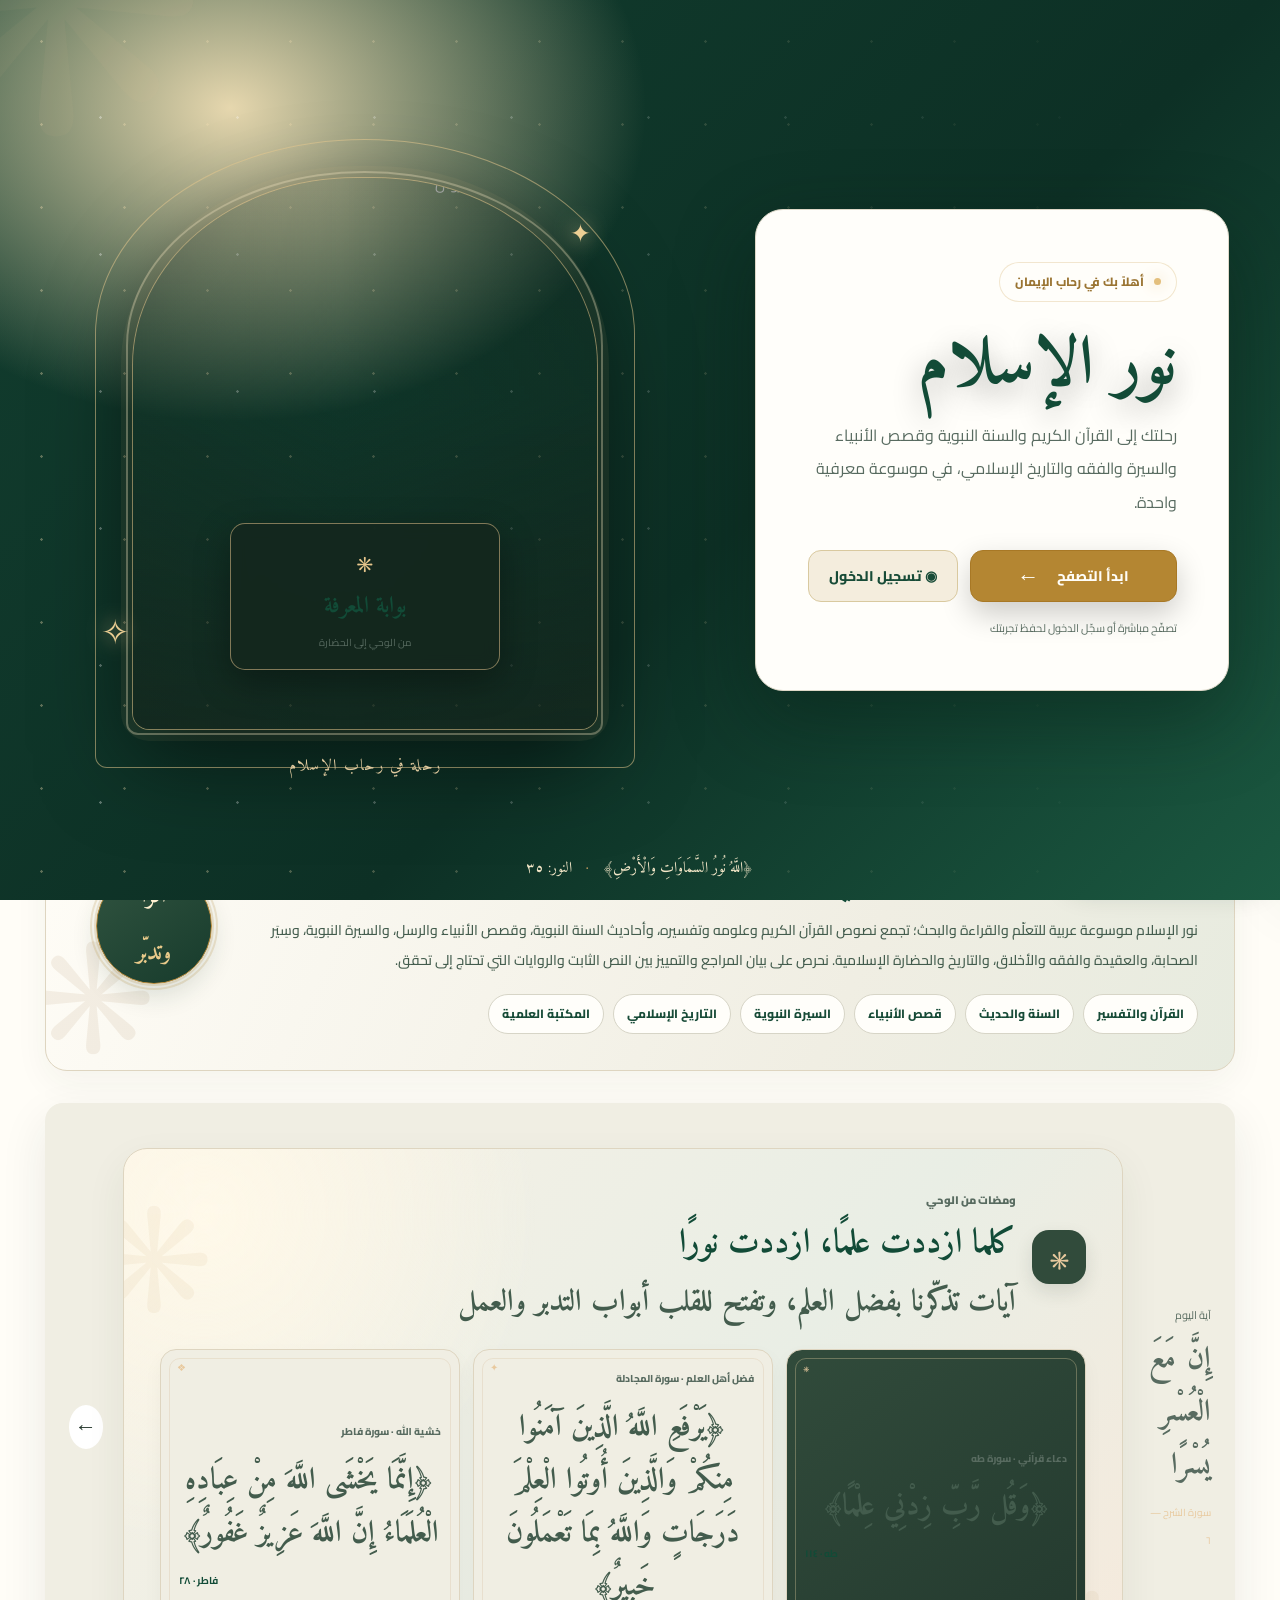
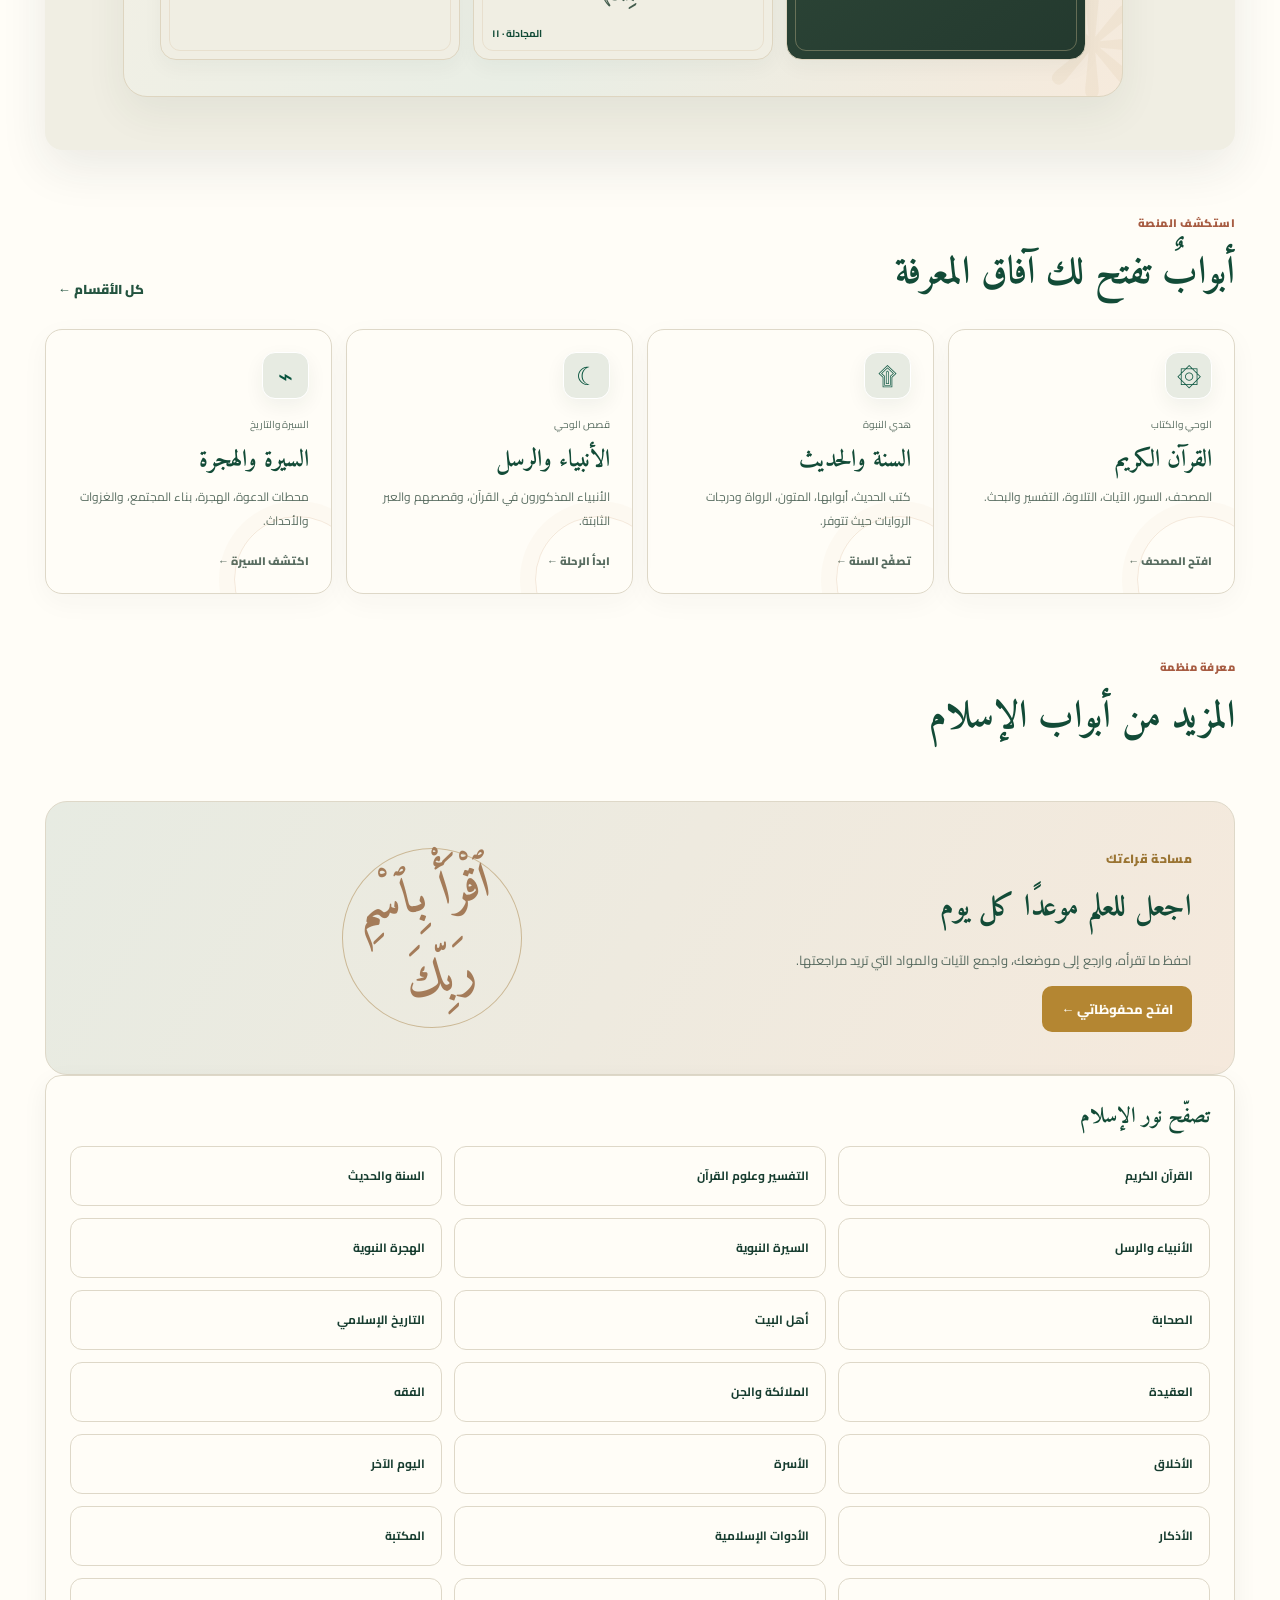
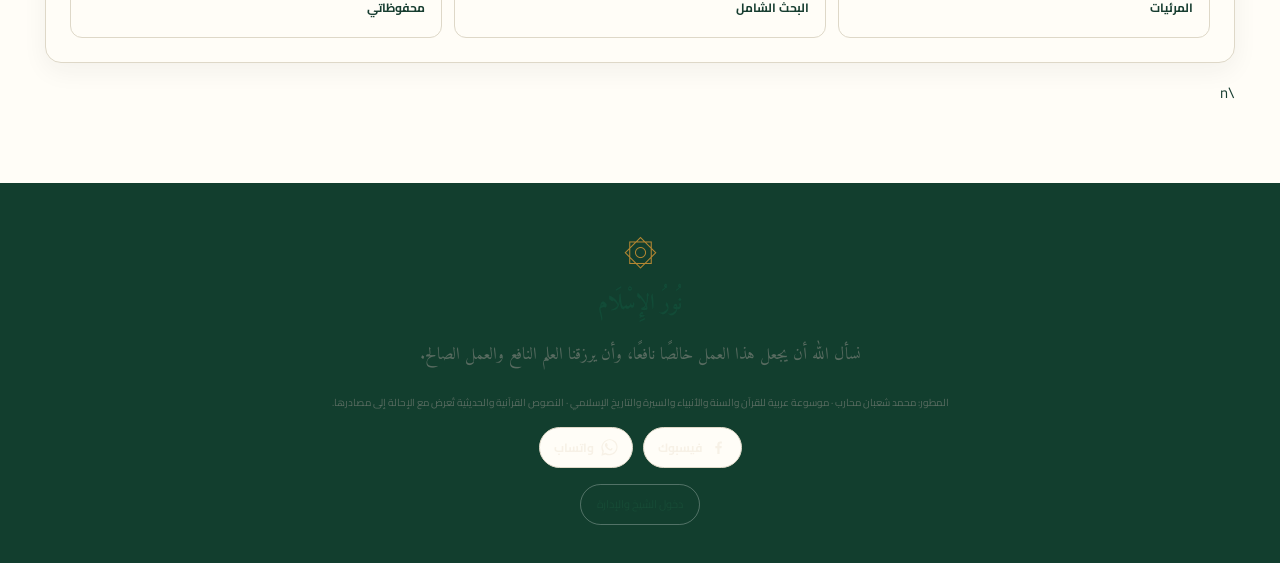
==== index.html @ 377d130e "Load v92 color-only palette" ====
<!doctype html>
<html lang="ar" dir="rtl">
<head>
<meta charset="utf-8"><meta name="google-site-verification" content="TBBvlDQ4yXjJJUjb-2O3dZCrY0iXOPmm1ZLGTQqxtvM" /><meta name="viewport" content="width=device-width,initial-scale=1,viewport-fit=cover">
<meta name="theme-color" content="#f5f3eb">
<meta name="description" content="موسوعة نور الإسلام: القرآن الكريم وتفسيره وعلومه، والسنة النبوية والأحاديث، وقصص الأنبياء الخمسة والعشرين، والسيرة النبوية والتاريخ الإسلامي والعقيدة والفقه والأذكار، بمراجع واضحة ومواد مرئية تعليمية.">
<meta name="keywords" content="نور الإسلام, موسوعة إسلامية, القرآن الكريم, تفسير القرآن, علوم القرآن, السنة النبوية, الحديث الشريف, قصص الأنبياء بالترتيب, سيرة النبي محمد, السيرة النبوية, الصحابة, التاريخ الإسلامي, العقيدة, الفقه الإسلامي, الأذكار والدعاء">
<meta name="robots" content="index,follow,max-image-preview:large">
<meta property="og:type" content="website">
<meta property="og:locale" content="ar_EG">
<meta property="og:site_name" content="نور الإسلام">
<meta property="og:title" content="نور الإسلام | موسوعة القرآن والسنة والأنبياء والتاريخ الإسلامي">
<meta property="og:description" content="موسوعة عربية تجمع القرآن وتفسيره والسنة والحديث وقصص الأنبياء والسيرة والتاريخ والفقه والعقيدة والأذكار، مع مواد مرئية ومراجع داخل الموقع.">
<meta property="og:url" content="https://mo444444444444444-coder.github.io/HOKSH/">
<meta property="og:image" content="https://mo444444444444444-coder.github.io/HOKSH/icon.svg"><meta property="og:image:alt" content="شعار نور الإسلام"><meta name="twitter:card" content="summary_large_image"><meta name="twitter:title" content="نور الإسلام | القرآن والسنة والسيرة"><meta name="twitter:description" content="موسوعة إسلامية عربية للقرآن والسنة والأنبياء والسيرة والفقه والتاريخ."><meta name="twitter:image" content="https://mo444444444444444-coder.github.io/HOKSH/icon.svg">
<meta name="application-name" content="نور الإسلام"><meta name="author" content="محمد شعبان محارب">
<link rel="canonical" href="https://mo444444444444444-coder.github.io/HOKSH/"><link rel="manifest" href="./manifest.webmanifest"><link rel="icon" href="./icon.svg?v=89" type="image/svg+xml"><link rel="apple-touch-icon" href="./icon.svg?v=89">
<title>نور الإسلام | موسوعة القرآن والسنة والأنبياء والتاريخ الإسلامي</title>
<link rel="preconnect" href="https://fonts.googleapis.com"><link rel="preconnect" href="https://fonts.gstatic.com" crossorigin>
<link href="https://fonts.googleapis.com/css2?family=Amiri:wght@400;700&family=Cairo:wght@400;500;600;700;800&family=Scheherazade+New:wght@400;500;600;700&display=swap" rel="stylesheet">
<script type="application/ld+json">
{
  "@context":"https://schema.org",
  "@type":"WebSite",
  "name":"نور الإسلام",
  "alternateName":["موسوعة نور الإسلام"],
  "publisher":{"@type":"Organization","name":"نور الإسلام"},
  "url":"https://mo444444444444444-coder.github.io/HOKSH/",
  "inLanguage":"ar",
  "description":"موسوعة نور الإسلام: القرآن الكريم وتفسيره وعلومه، والسنة النبوية، وقصص الأنبياء، والسيرة والتاريخ الإسلامي، والعقيدة والفقه والأذكار."
}
</script>
<link rel="stylesheet" href="./style.css?v=83"><link rel="stylesheet" href="./noor-modern.css?v=83"><link rel="stylesheet" href="./noor-polish.css?v=83"><link rel="stylesheet" href="./noor-login-experience.css?v=79"><link rel="stylesheet" href="./noor-help-dock.css?v=80"><link rel="stylesheet" href="./noor-theme-contrast.css?v=82">
<link rel="stylesheet" href="./noor-one-style.css?v=84"><link rel="stylesheet" href="./noor-editorial-v86.css?v=86">
<link rel="stylesheet" href="./noor-ornate-v87.css?v=87"><link rel="stylesheet" href="./noor-gateway-v88.css?v=88"><link rel="stylesheet" href="./noor-finish-v89.css?v=89"><link rel="stylesheet" href="./noor-professional-v91.css?v=91"><link rel="stylesheet" href="./noor-colors-v92.css?v=92"></head>
<body>
<section id="noorWelcome" class="noor-welcome" aria-label="الترحيب بنور الإسلام"><div class="welcome-stars" aria-hidden="true"></div><div class="welcome-layout"><div class="welcome-card" id="welcomeCard"><span class="welcome-kicker"><i></i> أهلاً بك في رحاب الإيمان</span><div class="welcome-emblem" aria-hidden="true">۞</div><h1>نور الإسلام</h1><p>رحلتك إلى القرآن الكريم والسنة النبوية وقصص الأنبياء والسيرة والفقه والتاريخ الإسلامي، في موسوعة معرفية واحدة.</p><div class="welcome-actions"><button class="welcome-start" id="welcomeStart" type="button">ابدأ التصفح <span aria-hidden="true">←</span></button><button class="welcome-login" id="welcomeLogin" type="button">◉ تسجيل الدخول</button></div><small class="welcome-note">تصفّح مباشرة أو سجّل الدخول لحفظ تجربتك</small></div><div class="welcome-moon-stage welcome-portal-stage" role="img" aria-label="بوابة إسلامية مضيئة تفتح على معلم إسلامي تاريخي"><div class="portal-photo-wrap"><img class="welcome-portal-photo" src="https://commons.wikimedia.org/wiki/Special:FilePath/Great_Mosque_of_Kairouan.jpg?width=1800" alt="الجامع الكبير في القيروان" fetchpriority="high"><div class="portal-photo-shade"></div></div><div class="portal-arch portal-arch-outer" aria-hidden="true"></div><div class="portal-arch portal-arch-inner" aria-hidden="true"></div><div class="portal-inscription"><span>۞</span><b>بوابة المعرفة</b><small>من الوحي إلى الحضارة</small></div><span class="portal-star portal-star-one" aria-hidden="true">✦</span><span class="portal-star portal-star-two" aria-hidden="true">✧</span><span class="portal-caption">رحلة في رحاب الإسلام</span></div></div><div class="welcome-bottom">﴿اللَّهُ نُورُ السَّمَاوَاتِ وَالْأَرْضِ﴾ <span>·</span> النور: ٣٥</div></section>
<div class="ambient ambient-a"></div><div class="ambient ambient-b"></div>
<header class="topbar">
 <a class="brand" href="#home" data-go="home" aria-label="نور الإسلام - الرئيسية"><span class="brand-mark brand-crescent" aria-hidden="true">☾</span><span><b>نُورُ الإِسْلَام</b><small>معرفةٌ تُنير الطريق</small></span></a>
 <nav class="desktop-nav" aria-label="التنقل الرئيسي"><button data-go="quran">القرآن</button><button data-go="hadith">السنة</button><button data-go="prophets">الأنبياء</button><button data-go="seerah">السيرة</button><button data-go="library">المكتبة</button><button data-go="media">المرئيات</button><button data-go="games">الألعاب</button><button data-go="history">التاريخ</button><button data-go="community">اسأل الشيخ</button><button data-go="ai-assistant">المساعد الذكي</button></nav>
 <div class="top-actions"><button class="icon-btn search-action" id="globalSearchBtn" aria-label="بحث">⌕ <span>بحث</span></button><button class="account-top-btn" data-go="community" type="button"><span aria-hidden="true">◉</span> حسابي / تسجيل الدخول</button><button class="menu-btn" id="menuBtn" aria-label="القائمة">☰</button></div>
</header>
<aside class="drawer" id="drawer" aria-label="قائمة الموقع"><div class="drawer-head"><div class="brand"><span class="brand-mark brand-crescent" aria-hidden="true">☾</span><span><b>أبواب المعرفة</b><small>تنقّل إلى ما تريد</small></span></div><button class="icon-btn" id="closeDrawer">×</button></div>
<div class="drawer-search"><input id="drawerSearch" placeholder="ابحث عن قسم..."></div>
<div class="drawer-group"><small>الوحي والعبادة</small><button data-go="quran">📖 القرآن الكريم</button><button data-go="tafsir">✦ علوم القرآن والتفسير</button><button data-go="hadith">📜 السنة والحديث</button><button data-go="adhkar">🤲 الأذكار والدعاء</button><button data-go="tools">🕋 الصلاة والقبلة والزكاة</button></div>
<div class="drawer-group"><small>الإيمان والفقه</small><button data-go="aqeedah">◇ العقيدة والإيمان</button><button data-go="fiqh">⚖️ الفقه والعبادات</button><button data-go="ethics">♡ الأخلاق والآداب</button><button data-go="family">⌂ الأسرة والمعاملات</button><button data-go="afterlife">☼ اليوم الآخر</button><button data-go="angels">✧ الملائكة والجن</button></div>
<div class="drawer-group"><small>التاريخ والقدوات</small><button data-go="prophets">☾ الأنبياء والرسل</button><button data-go="seerah">✧ السيرة النبوية</button><button data-go="hijrah">⌁ الهجرة النبوية</button><button data-go="companions">♧ الصحابة</button><button data-go="ahlbayt">❖ أهل البيت</button><button data-go="history">⌛ التاريخ الإسلامي</button><button data-go="heritage">🏛️ موسوعة التراث الإسلامي</button></div>
<div class="drawer-group"><small>التعلم والبحث</small><button data-go="library">▤ المكتبة العلمية</button><button data-go="media">▶ المرئيات التعليمية</button><button data-go="games">🎮 الألعاب الإسلامية</button><button data-go="search">⌕ البحث الشامل</button><button data-go="community">اسأل الشيخ</button><button data-go="favorites">♡ محفوظاتي</button><button data-go="community">حسابي وتسجيل الدخول</button><button data-go="community">اسأل الشيخ وإرسال سؤال</button><button data-go="ai-assistant">🤖 المساعد الذكي</button></div>
<div class="drawer-foot">إعداد وتطوير<br><b>محمد شعبان محارب</b></div></aside><div class="scrim" id="scrim"></div>
<main id="app">
<section class="page active" id="home">
 <div class="hero-grid">
  <div class="hero-copy"><div class="eyebrow"><i></i> بوابتك إلى المعرفة الإسلامية</div><h1>اكتشف <em>نور الإسلام</em><br>علمٌ يهدي، ومعرفةٌ تجمع</h1><p>من القرآن الكريم والسنة النبوية إلى قصص الأنبياء والسيرة والفقه والتاريخ؛ رحلة معرفية منظمة، بمصادر واضحة وتجربة قراءة تليق بالمحتوى.</p>
  <div class="hero-cta"><button class="btn btn-gold" data-go="quran">ابدأ من القرآن <span>←</span></button><button class="btn btn-glass" data-go="library">اكتشف المكتبة</button><button class="btn btn-outline hero-account-btn" data-go="community">تسجيل الدخول / حسابي</button></div>
  <div class="hero-trust"><span>✦ نصوص قرآنية من مصدر موثق</span><span>✦ إحالات ومراجع ظاهرة</span><span>✦ قراءة عربية مريحة</span></div></div>
  <div class="hero-art hero-photo-scene" role="img" aria-label="شعار نور الإسلام">
   <img class="hero-real-photo" src="https://commons.wikimedia.org/wiki/Special:FilePath/Great_Mosque_of_Kairouan.jpg?width=1400" alt="الجامع الكبير في القيروان" fetchpriority="high">
  </div>
 </div>
 <section class="noor-knowledge-intro" aria-labelledby="noorKnowledgeTitle"><div class="noor-knowledge-copy"><span class="eyebrow">موسوعة معرفية إسلامية</span><h2 id="noorKnowledgeTitle">كل أبواب المعرفة الإسلامية في مكان واحد</h2><p>نور الإسلام موسوعة عربية للتعلّم والقراءة والبحث؛ تجمع نصوص القرآن الكريم وعلومه وتفسيره، وأحاديث السنة النبوية، وقصص الأنبياء والرسل، والسيرة النبوية، وسِيَر الصحابة، والعقيدة والفقه والأخلاق، والتاريخ والحضارة الإسلامية. نحرص على بيان المراجع والتمييز بين النص الثابت والروايات التي تحتاج إلى تحقق.</p><div class="noor-knowledge-links"><a href="#quran" data-go="quran">القرآن والتفسير</a><a href="#hadith" data-go="hadith">السنة والحديث</a><a href="#prophets" data-go="prophets">قصص الأنبياء</a><a href="#seerah" data-go="seerah">السيرة النبوية</a><a href="#history" data-go="history">التاريخ الإسلامي</a><a href="#library" data-go="library">المكتبة العلمية</a></div></div><div class="noor-knowledge-seal" aria-hidden="true">اقرأ<br><span>وتدبّر</span></div></section>
 <div class="welcome-strip"><div><small>آية اليوم</small><p class="quran-calligraphy" id="dailyAyah">إِنَّ مَعَ الْعُسْرِ يُسْرًا</p><span id="dailyAyahRef">سورة الشرح — ٦</span></div> 
 <section class="noor-inspiration" aria-label="ومضات من نور العلم">
  <div class="noor-inspiration-heading"><span>۞</span><div><small>ومضات من الوحي</small><h2>كلما ازددت علمًا، ازددت نورًا</h2><p>آيات تذكّرنا بفضل العلم، وتفتح للقلب أبواب التدبر والعمل</p></div></div>
  <div class="noor-verse-grid">
   <article class="noor-verse-card noor-verse-featured"><span class="noor-verse-ornament">۞</span><small>دعاء قرآني · سورة طه</small><p>﴿وَقُل رَّبِّ زِدْنِي عِلْمًا﴾</p><b>طه · ١١٤</b></article>
   <article class="noor-verse-card"><span class="noor-verse-ornament">✦</span><small>فضل أهل العلم · سورة المجادلة</small><p>﴿يَرْفَعِ اللَّهُ الَّذِينَ آمَنُوا مِنكُمْ وَالَّذِينَ أُوتُوا الْعِلْمَ دَرَجَاتٍ وَاللَّهُ بِمَا تَعْمَلُونَ خَبِيرٌ﴾</p><b>المجادلة · ١١</b></article>
   <article class="noor-verse-card"><span class="noor-verse-ornament">❖</span><small>خشية الله · سورة فاطر</small><p>﴿إِنَّمَا يَخْشَى اللَّهَ مِنْ عِبَادِهِ الْعُلَمَاءُ إِنَّ اللَّهَ عَزِيزٌ غَفُورٌ﴾</p><b>فاطر · ٢٨</b></article>
  </div>
 </section>
<button class="round-arrow" data-go="quran">←</button></div>
 <div class="section-heading"><div><span class="eyebrow">استكشف المنصة</span><h2>أبوابٌ تفتح لك آفاق المعرفة</h2></div><button class="text-link" data-go="search">كل الأقسام ←</button></div>
 <div class="feature-grid">
  <button class="feature feature-quran" data-go="quran"><span class="feature-icon">۞</span><small>الوحي والكتاب</small><b>القرآن الكريم</b><p>المصحف، السور، الآيات، التلاوة، التفسير والبحث.</p><span class="feature-link">افتح المصحف ←</span></button>
  <button class="feature feature-hadith" data-go="hadith"><span class="feature-icon">۩</span><small>هدي النبوة</small><b>السنة والحديث</b><p>كتب الحديث، أبوابها، المتون، الرواة ودرجات الروايات حيث تتوفر.</p><span class="feature-link">تصفّح السنة ←</span></button>
  <button class="feature feature-history" data-go="prophets"><span class="feature-icon">☾</span><small>قصص الوحي</small><b>الأنبياء والرسل</b><p>الأنبياء المذكورون في القرآن، وقصصهم والعبر الثابتة.</p><span class="feature-link">ابدأ الرحلة ←</span></button>
  <button class="feature feature-library" data-go="seerah"><span class="feature-icon">⌁</span><small>السيرة والتاريخ</small><b>السيرة والهجرة</b><p>محطات الدعوة، الهجرة، بناء المجتمع، والغزوات والأحداث.</p><span class="feature-link">اكتشف السيرة ←</span></button>
 </div>
 <div class="section-heading"><div><span class="eyebrow">معرفة منظمة</span><h2>المزيد من أبواب الإسلام</h2></div></div>
 <div class="category-grid" id="homeCategories"></div>
 <div class="home-bottom"><div><span class="eyebrow">مساحة قراءتك</span><h2>اجعل للعلم موعدًا كل يوم</h2><p>احفظ ما تقرأه، وارجع إلى موضعك، واجمع الآيات والمواد التي تريد مراجعتها.</p><button class="btn btn-dark" data-go="favorites">افتح محفوظاتي ←</button></div><div class="home-ornament">ٱقْرَأْ بِٱسْمِ رَبِّكَ</div></div>
</section>
<section class="page" id="quran"><div class="page-head"><div><span class="eyebrow">كلام الله تعالى</span><h1>المصحف الشريف</h1><p>قراءة وتدبّر واستماع — النص القرآني يُعرض كما يرد من مصدره ولا يُعاد تحريره.</p></div><div class="head-symbol">۞</div></div><div class="quran-layout"><aside class="quran-side panel"><div class="panel-title"><b>فهرس السور</b><span id="surahCount">جارٍ التحميل</span></div><input id="surahFilter" class="field" placeholder="ابحث باسم السورة"><div id="surahList" class="surah-list"><div class="loading">جارٍ تحميل فهرس القرآن…</div></div></aside><div class="quran-main panel"><div class="quran-toolbar"><div><small>أنت تقرأ الآن</small><h2 id="surahTitle">سورة الفاتحة</h2><span id="surahMeta">مكية • 7 آيات</span></div><div class="quran-controls"><select id="quranTranslation" aria-label="الترجمة"><option value="">بدون ترجمة</option></select><select id="quranReciter" aria-label="القارئ"><option value="ar.alafasy">مشاري العفاسي</option><option value="ar.husary">محمود خليل الحصري</option><option value="ar.minshawi">محمد صديق المنشاوي</option><option value="ar.abdurrahmaansudais">عبدالرحمن السديس</option></select><select id="quranMode" aria-label="طريقة التصفح"><option value="surah">بالسور</option><option value="juz">بالأجزاء</option><option value="page">بالصفحات</option></select><select id="quranPart" aria-label="اختر الجزء أو الصفحة"></select><button class="mini-btn" id="loadQuranPart">انتقال</button><button class="mini-btn" id="listenSurah">▶ السورة كاملة</button><button class="mini-btn" id="fontDown">A−</button><button class="mini-btn" id="fontUp">A+</button></div></div><div class="bismillah" id="bismillah">بِسْمِ اللَّهِ الرَّحْمَٰنِ الرَّحِيمِ</div><div class="form-row"><input class="field" id="quranSearch" placeholder="ابحث عن كلمة في القرآن الكريم"><button class="btn btn-outline" id="quranSearchBtn">ابحث في القرآن</button></div><div id="quranSearchResults"></div><div id="ayahList" class="ayah-list"><div class="loading">يتم تجهيز المصحف…</div></div><div class="quran-footer"><button class="btn btn-outline" id="prevSurah">السورة السابقة</button><button class="btn btn-outline" id="nextSurah">السورة التالية</button></div><div class="audio-dock"><div><small>التلاوة</small><b id="audioLabel">اختر آية للاستماع</b></div><audio id="quranAudio" controls preload="none"></audio></div></div></div><div class="source-note">مصدر النص القرآني والبيانات: AlQuran Cloud API. يُرجى مراجعة المصحف المطبوع المعتمد عند الطباعة أو التحقيق. <a href="https://alquran.cloud/api" target="_blank" rel="noopener">توثيق المصدر</a>.</div><div class="panel qiraat-panel"><div class="panel-title"><b>القراءات العشر المتواترة</b><small>تعريف بالرواة — لا يعني توفر تسجيلاتهم جميعًا في مشغل الموقع</small></div><div class="qiraat-grid"><article><b>نافع المدني</b><span>قالون · ورش</span></article><article><b>ابن كثير المكي</b><span>البزي · قنبل</span></article><article><b>أبو عمرو البصري</b><span>الدوري · السوسي</span></article><article><b>ابن عامر الشامي</b><span>هشام · ابن ذكوان</span></article><article><b>عاصم الكوفي</b><span>شعبة · حفص</span></article><article><b>حمزة الكوفي</b><span>خلف · خلاد</span></article><article><b>الكسائي</b><span>أبو الحارث · الدوري</span></article><article><b>أبو جعفر المدني</b><span>ابن وردان · ابن جماز</span></article><article><b>يعقوب الحضرمي</b><span>رويس · روح</span></article><article><b>خلف العاشر</b><span>إسحاق · إدريس</span></article></div><p class="source-note">القراءات العشر علم أداء وتلقٍّ له أسانيد وطرق وضوابط، ولا يصح تحويل اختلاف القراءة إلى اختلاف عشوائي في النص. مشغل الصوت الحالي يتيح القراء المدرجين فقط؛ لم نضع تسجيلات منسوبة إلى رواة لم نتحقق من توفرها.</p></div><div class="panel"><div class="panel-title"><b>مدخل إلى أحكام التجويد</b><small>تعريفات أولية — التطبيق العملي بالتلقي على معلّم متقن</small></div><div class="tajweed-grid"><article><b>النون الساكنة والتنوين</b><p>أحكامها أربعة: الإظهار، والإدغام، والإقلاب، والإخفاء، بحسب الحرف التالي.</p></article><article><b>الميم الساكنة</b><p>أحكامها الإخفاء الشفوي، والإدغام الشفوي، والإظهار الشفوي.</p></article><article><b>المدود</b><p>أصل المد الطبيعي حركتان، وتلحق به أنواع فرعية بسبب الهمز أو السكون، ومقاديرها تؤخذ بالتلقي.</p></article><article><b>القلقلة</b><p>تظهر في حروف قطب جد الساكنة، ولها مراتب بحسب موضع الحرف والوقف.</p></article><article><b>التفخيم والترقيق</b><p>الأصل في حروف الاستعلاء التفخيم، وتفاصيل الراء ولام لفظ الجلالة لها أحكام مخصوصة.</p></article><article><b>مخارج الحروف وصفاتها</b><p>تُدرس مخارج الحروف من الجوف والحلق واللسان والشفتين والخيشوم مع صفات كل حرف.</p></article></div></div></section>
<section class="page" id="tafsir"><div class="page-head"><div><span class="eyebrow">علوم الوحي</span><h1>التفسير وعلوم القرآن</h1><p>مدخل إلى علوم القرآن، وأصول التفسير، ومناهج المفسرين.</p></div></div><div class="content-grid" id="tafsirContent"></div><div class="panel"><h2>تفسير آية من المصحف</h2><div class="form-row"><select id="tafsirSurah" class="field"></select><select id="tafsirEdition" class="field" aria-label="اختر التفسير"></select><input id="tafsirAyah" class="field" type="number" min="1" value="1" placeholder="رقم الآية"><button class="btn btn-gold" id="loadTafsir">اعرض التفسير المتاح</button></div><div id="tafsirResult"></div></div></section>
<section class="page" id="hadith"><div class="page-head"><div><span class="eyebrow">السنة النبوية</span><h1>موسوعة الحديث</h1><p>تصفّح دواوين السنة وابحث في المتون العربية المتاحة، مع إظهار بيانات الكتاب والرقم والدرجة عند وجودها.</p></div></div><div class="hadith-layout"><div class="panel"><div class="panel-title"><b>كتب الحديث</b><span id="hadithStatus">مصادر خارجية مفتوحة</span></div><div id="hadithBooks" class="book-grid"></div></div><div class="panel"><div class="panel-title"><b id="hadithBookTitle">اختر كتابًا</b><span id="hadithBookCount"></span></div><div class="form-row"><input id="hadithSearch" class="field" placeholder="ابحث في الأحاديث المحمّلة"><button class="btn btn-outline" id="hadithSearchBtn">بحث</button></div><div id="hadithResults"><div class="empty-state">اختر أحد كتب الحديث لعرض محتواه.</div></div></div></div><div class="source-note">مصادر بيانات الأحاديث: مشروع hadith-api ومشروع hadith-json بإصدارات مثبتة؛ تختلف تغطية الكتب والدرجات، وقد لا تتوفر درجة لكل رواية. لا يعني وجود الحديث في كتابٍ ما الحكم بصحته. <a href="https://github.com/fawazahmed0/hadith-api" target="_blank" rel="noopener">المصدر الأول</a> · <a href="https://github.com/AhmedBaset/hadith-json" target="_blank" rel="noopener">المصدر الثاني</a>.</div></section>
<section class="page" id="prophets"><div class="page-head"><div><span class="eyebrow">قدوات الوحي</span><h1>الأنبياء والرسل</h1><p>الأنبياء الخمسة والعشرون الذين وردت أسماؤهم في القرآن، مع بيان ما ثبت من أخبارهم، دون رسم صور تجسّد الأنبياء.</p></div></div><div class="notice">تنبيه: ترتيب الأنبياء في القائمة ترتيب تعليمي لا يعني ترتيبًا زمنيًا قطعيًا في كل الأسماء، وبعض تفاصيل القصص وردت في آثار وروايات متفاوتة الثبوت.</div><div id="prophetsGrid" class="people-grid"></div></section>
<section class="page" id="seerah"><div class="page-head"><div><span class="eyebrow">على خطى النبوة</span><h1>السيرة النبوية</h1><p>محطات حياة النبي محمد ﷺ من المولد إلى الوفاة، في سياق تاريخي واضح.</p></div></div><div class="timeline" id="seerahTimeline"></div></section>
<section class="page" id="hijrah"><div class="page-head"><div><span class="eyebrow">من مكة إلى المدينة</span><h1>الهجرة النبوية</h1><p>حدثٌ مفصلي في تاريخ الإسلام، وبداية بناء المجتمع في المدينة.</p></div></div><div id="hijrahAyat" class="content-grid"></div><div class="route-map panel"><div class="panel-title"><b>مسار الهجرة — رسم توضيحي غير مقياسي</b><small>مخطط تعليمي لا يُستخدم للملاحة</small></div><svg viewBox="0 0 760 250" role="img" aria-label="رسم تخطيطي لمسار الهجرة من مكة إلى غار ثور ثم قباء والمدينة" class="route-svg"><defs><linearGradient id="routeLine" x1="0" x2="1"><stop offset="0" stop-color="#c89c55"/><stop offset="1" stop-color="#1d5a49"/></linearGradient></defs><path d="M650 170 C570 210 510 205 445 140 S300 55 215 95 S120 95 85 55" fill="none" stroke="url(#routeLine)" stroke-width="5" stroke-linecap="round" stroke-dasharray="8 10"/><g fill="#c89c55" stroke="#fffefa" stroke-width="5"><circle cx="650" cy="170" r="10"/><circle cx="445" cy="140" r="10"/><circle cx="215" cy="95" r="10"/><circle cx="85" cy="55" r="10"/></g><g fill="currentColor" font-family="IBM Plex Sans Arabic" font-size="17" text-anchor="middle"><text x="650" y="205">مكة المكرمة</text><text x="445" y="177">غار ثور</text><text x="215" y="65">قباء</text><text x="85" y="28">المدينة المنورة</text></g><text x="380" y="235" fill="#8a958d" font-size="12" text-anchor="middle">رسم رمزي لتوضيح تعاقب المحطات، وليس خريطة جغرافية أو مقياس مسافات</text></svg></div><div id="hijrahContent" class="timeline"></div></section>
<section class="page" id="companions"><div class="page-head"><div><span class="eyebrow">جيل التأسيس</span><h1>الصحابة رضي الله عنهم</h1><p>سِيَر رجال ونساء حملوا الرسالة ونقلوا العلم وبنوا المجتمع الأول.</p></div></div><div class="filter-row"><input id="companionsFilter" class="field" placeholder="ابحث عن صحابي أو صحابية"></div><div id="companionsGrid" class="people-grid"></div></section>
<section class="page" id="ahlbayt"><div class="page-head"><div><span class="eyebrow">قرابة النبوة ومودتها</span><h1>أهل بيت النبي ﷺ</h1><p>تعريف بأهل البيت وفضائلهم ومكانتهم، مع مراعاة النصوص الصحيحة والابتعاد عن الغلو والجفاء.</p></div></div><div id="ahlbaytContent" class="content-grid"></div></section>
<section class="page" id="history"><div class="page-head"><div><span class="eyebrow">حضارة صنعت أثرًا</span><h1>التاريخ الإسلامي</h1><p>خط زمني لأهم المراحل والدول والتحولات، مع التمييز بين الوقائع والتقييمات التاريخية.</p></div></div><div id="historyTimeline" class="timeline"></div></section>
<section class="page" id="aqeedah"><div class="page-head"><div><span class="eyebrow">أصول الإيمان</span><h1>العقيدة والإيمان</h1><p>أركان الإيمان ومعاني الإسلام والإيمان والإحسان، وأصول الاعتقاد كما تقررها النصوص.</p></div></div><div id="aqeedahContent" class="content-grid"></div><div class="panel names-panel"><div class="panel-title"><b>الأسماء الحسنى</b><small>قائمة مشهورة للمعرفة والتدبر</small></div><p>لله الأسماء الحسنى، والقائمة التالية من الأسماء المشهورة المتداولة عند أهل العلم. لا نزعم أن هذا الترتيب بعينه ورد في حديث صحيح واحد، وقد يقع بحث بين العلماء في ثبوت بعض الأسماء المفردة.</p><div id="namesGrid" class="names-grid"></div></div></section>
<section class="page" id="angels"><div class="page-head"><div><span class="eyebrow">عالم الغيب</span><h1>الملائكة والجن</h1><p>ما ثبت في الوحي عن الملائكة والجن، وما يجب التوقف فيه لعدم الدليل.</p></div></div><div id="angelsContent" class="content-grid"></div></section>
<section class="page" id="fiqh"><div class="page-head"><div><span class="eyebrow">فقه الحياة والعبادة</span><h1>الفقه الإسلامي</h1><p>أبواب العبادات والمعاملات والأسرة، مع عرض مواضع الاتفاق والخلاف المعتبر.</p></div></div><div id="fiqhContent" class="content-grid"></div></section>
<section class="page" id="ethics"><div class="page-head"><div><span class="eyebrow">تزكية وسلوك</span><h1>الأخلاق والآداب</h1><p>قيم الإسلام في التعامل مع الله والنفس والناس والخلق.</p></div></div><div id="ethicsContent" class="content-grid"></div></section>
<section class="page" id="family"><div class="page-head"><div><span class="eyebrow">البيت والمجتمع</span><h1>الأسرة والمعاملات</h1><p>الحقوق والواجبات، الزواج، التربية، البيع، الأمانة، والعدل.</p></div></div><div id="familyContent" class="content-grid"></div></section>
<section class="page" id="afterlife"><div class="page-head"><div><span class="eyebrow">الإيمان بالغيب</span><h1>اليوم الآخر</h1><p>الموت والبرزخ والبعث والحساب والجنة والنار كما وردت في النصوص.</p></div></div><div id="afterlifeContent" class="content-grid"></div></section>
<section class="page" id="adhkar"><div class="page-head"><div><span class="eyebrow">ذكرٌ يطمئن القلب</span><h1>الأذكار والأدعية</h1><p>أذكار مختارة مع بيان المصدر، وعداد تسبيح محلي.</p></div></div><div class="panel"><div class="panel-title"><b>عداد الذكر</b><button class="btn btn-outline" id="resetCounter">إعادة الضبط</button></div><div class="counter"><b id="counterNum">0</b><button id="counterBtn" class="counter-button">سَبِّحْ</button></div><div class="counter-label">العدد محفوظ على هذا الجهاز.</div></div><div id="adhkarGrid" class="content-grid"></div></section>
<section class="page" id="tools"><div class="page-head"><div><span class="eyebrow">أدوات يومية</span><h1>الصلاة والقبلة والزكاة</h1><p>أدوات مساعدة تعتمد على موقعك أو المدخلات التي تقدمها، وليست بديلًا عن الجهات الشرعية.</p></div></div><div class="content-grid"><article class="panel"><h2>مواقيت الصلاة</h2><p class="muted">تُحسب وفق طريقة الهيئة المصرية العامة للمساحة، وقد تختلف عن توقيت مسجدك المحلي.</p><button class="btn btn-gold" id="getPrayer">حدد موقعي واعرض المواقيت</button><div id="prayerOutput"></div></article><article class="panel"><h2>اتجاه القبلة</h2><p id="qiblaOutput">حدد موقعك أولًا.</p></article><article class="panel"><h2>حاسبة زكاة المال</h2><p class="muted">أدخل المال الذي حال عليه الحول وقيمة النصاب التي تعتمدها.</p><input class="field" id="zakatMoney" type="number" placeholder="مقدار المال"><input class="field" id="zakatNisab" type="number" placeholder="قيمة النصاب"><button class="btn btn-gold" id="zakatCalc">احسب الزكاة</button><p id="zakatOutput"></p></article><article class="panel"><h2>حاسبة المواريث</h2><p>المواريث علم دقيق تتوقف فيه الأنصبة على جميع الورثة الأحياء والديون والوصايا والحجب. لن نعرض تقسيمًا آليًا غير محقق؛ تُحال الحالات الواقعية إلى مختص شرعي وقضائي.</p></article></div></section>

<section class="page" id="ai-assistant"><div class="page-head"><div><span class="eyebrow">مساعد نور الإسلام الذكي</span><h1>اسأل أي سؤال</h1><p>مساعد متخصص في القرآن والتفسير والحديث والفقه والعقيدة والسيرة والتاريخ الإسلامي، يشرح الأدلة ويذكر المراجع ويميز بين المتفق عليه والمسائل الخلافية. ويمكنه الإجابة أيضًا عن الأسئلة العامة.</p></div><div class="head-symbol">✧</div></div><div class="ai-chat-shell panel"><div class="ai-chat-top"><div><b>المساعد الذكي</b><small id="aiStatus">جاهز للمحادثة</small></div><button class="mini-btn" id="aiNewChat" type="button">محادثة جديدة</button></div><div id="aiMessages" class="ai-messages" aria-live="polite"><div class="ai-bubble ai-bubble-assistant">أهلًا بك في مساعد نور الإسلام. اسأل عن آية أو حديث أو حكم شرعي أو سيرة أو تاريخ إسلامي، واطلب الدليل والمصدر ودرجة الحديث.</div></div><form id="aiChatForm" class="ai-chat-form"><textarea id="aiPrompt" class="field" rows="2" maxlength="4000" required placeholder="مثال: ما الدليل على حكم صلاة الوتر؟ اذكر الآيات والأحاديث والمصادر..."></textarea><button class="btn btn-gold" id="aiSend" type="submit">إرسال ↵</button></form><small class="source-note">تنبيه علمي: المساعد لا يملك اتصالًا مباشرًا بكل كتب التراث ولا يُعد مفتيًا. لا يعتمد حكم شرعي حساس على إجابته وحدها؛ راجع النصوص والمختصين، وقد يطلب منك التحقق من نص أو درجة حديث.</small></div></section>
<section class="page" id="community">
<div class="login-page-wrap">
 <div class="login-visual">
  <div class="login-visual-top"><span class="login-brand-mark">☾</span><span>موسوعة نور الإسلام</span><span class="login-live"><i></i> بوابتك المعرفية</span></div>
  <div class="login-visual-art" aria-hidden="true"><div class="login-arch"><div class="login-arch-inner"><span class="login-star">✦</span><span class="login-moon">☾</span><span class="login-arabesque">۞</span></div></div><span class="login-orbit orbit-a"></span><span class="login-orbit orbit-b"></span></div>
  <div class="login-visual-copy"><span class="eyebrow">رحلة علمٍ ونور</span><h1>كلما ازددت علمًا،<br><em>ازددت نورًا.</em></h1><p>مساحتك الشخصية لحفظ رحلتك في القرآن والسنة والمعرفة الإسلامية، والعودة إلى ما تحب قراءته.</p><div class="login-benefits"><span>✦ احفظ تقدمك وموادك</span><span>✦ عُد إلى حسابك بأمان</span><span>✦ تابع مشاركاتك وأسئلتك</span></div></div>
  <div class="login-visual-foot">﴿وَقُل رَّبِّ زِدْنِي عِلْمًا﴾ <small>طه · ١١٤</small></div>
 </div>
 <div class="login-form-side">
  <div class="login-form-head"><span class="login-form-kicker">أهلًا بك من جديد</span><h2>ادخل إلى عالم المعرفة</h2><p>سجّل الدخول بحساب Google للانتفاع بمزايا الحساب الشخصي.</p></div>
  <div id="visitorAuth" class="login-auth-state">
   <button class="google-login-button login-google-primary" id="googleLogin" type="button"><span class="google-g" aria-hidden="true">G</span><span><b>المتابعة باستخدام Google</b><small>دخول آمن بحسابك الشخصي</small></span><span class="google-arrow">←</span></button>
   <div class="login-divider"><span>خصوصيتك أولًا</span></div>
   <div class="login-security-note"><span>♧</span><p>لن نطلب منك كلمة مرور Google داخل الموقع. تتم المصادقة عبر خدمة Google الآمنة، ولا نعرض بيانات حسابك للزوار.</p></div>
   <p class="auth-status login-auth-status" id="authStatus" role="status" aria-live="polite">يمكنك تصفح الموسوعة دون تسجيل الدخول؛ الحساب اختياري لحفظ تجربتك.</p>
  </div>
  <div id="visitorAccount" class="visitor-account-box login-signed-in hidden">
   <div class="login-success-mark">✓</div><span class="eyebrow">تم تسجيل الدخول</span><h3>مرحبًا بك في نور الإسلام</h3><p id="visitorIdentity">أصبح حسابك متصلًا.</p>
   <form id="setPasswordForm" class="login-password-form"><label for="accountPassword">كلمة مرور اختيارية للعودة بالبريد</label><input class="field" id="accountPassword" type="password" minlength="8" autocomplete="new-password" placeholder="٨ أحرف على الأقل"><input class="field" id="accountPasswordConfirm" type="password" minlength="8" autocomplete="new-password" placeholder="أعد كتابة كلمة المرور"><button class="btn btn-gold" type="submit">حفظ كلمة المرور</button><small id="passwordStatus" class="auth-status" role="status"></small></form>
   <button class="btn btn-outline login-logout" id="visitorLogout" type="button">تسجيل الخروج</button>
  </div>
  <div class="login-back-row"><button type="button" class="login-back-link" data-go="home">← العودة إلى تصفح الموسوعة</button></div>
  <div class="login-form-foot"><span>نور الإسلام</span><span>إعداد وتطوير · محمد شعبان محارب</span></div>
 </div>
</div>

<div class="ask-guidance-band"><div class="ask-guidance-emblem">۞</div><div><small>أدب السؤال وطلب العلم</small><h2>فَاسْأَلُوا أَهْلَ الذِّكْرِ إِن كُنتُمْ لَا تَعْلَمُونَ</h2><p>﴿وَمَا أَرْسَلْنَا مِن قَبْلِكَ إِلَّا رِجَالًا نُّوحِي إِلَيْهِمْ فَاسْأَلُوا أَهْلَ الذِّكْرِ إِن كُنتُمْ لَا تَعْلَمُونَ﴾ · الأنبياء ٧</p></div><span class="ask-guidance-seal">نورٌ بالعلم<br>وسكينةٌ بالفهم</span></div>
<div class="section-heading login-answers-heading"><div><span class="eyebrow">المعرفة النافعة</span><h2>أسئلة وإجابات منشورة</h2></div></div><div id="publishedAnswers" class="content-grid"><div class="empty-state">يتم تحميل الإجابات المنشورة.</div></div>
</section>
<section class="page" id="library"><div class="page-head"><div><span class="eyebrow">مراجع ومواد علمية</span><h1>المكتبة العلمية</h1><p>ابحث في المواد المضافة للموقع، وافتح المادة كاملة داخل الصفحة.</p></div></div><div class="form-row library-search-row"><input id="librarySearch" class="field" placeholder="ابحث في المكتبة"><button class="btn btn-gold" id="librarySearchBtn" type="button">⌕ ابحث</button><button class="btn btn-outline" id="libraryClearBtn" type="button">مسح</button></div><p class="source-note" id="librarySummary">مكتبة نور الإسلام: مواد علمية مفصلة قابلة للقراءة داخل الموقع.</p>
<div class="global-atlas"><div class="global-atlas-head"><span class="eyebrow">تراث بصري من العالم الإسلامي</span><h2>عمارةٌ تحكي التاريخ</h2><p>شاهد نماذج معمارية من أقاليم وعصور مختلفة، ثم انتقل إلى المادة التاريخية المرتبطة بها.</p></div><div class="global-atlas-grid">
<a href="https://commons.wikimedia.org/wiki/Special:FilePath/Great_Mosque_of_Kairouan.jpg" target="_blank" rel="noopener"><img loading="lazy" src="https://commons.wikimedia.org/wiki/Special:FilePath/Great_Mosque_of_Kairouan.jpg?width=900" alt="جامع القيروان في تونس"><span>جامع القيروان · تونس</span></a>
<a href="https://commons.wikimedia.org/wiki/Special:FilePath/Dome_of_the_Rock%2C_Jerusalem.jpg" target="_blank" rel="noopener"><img loading="lazy" src="https://commons.wikimedia.org/wiki/Special:FilePath/Dome_of_the_Rock%2C_Jerusalem.jpg?width=900" alt="قبة الصخرة في القدس"><span>قبة الصخرة · القدس</span></a>
<a href="https://commons.wikimedia.org/wiki/Special:FilePath/Great_Mosque_of_Damascus.jpg" target="_blank" rel="noopener"><img loading="lazy" src="https://commons.wikimedia.org/wiki/Special:FilePath/Great_Mosque_of_Damascus.jpg?width=900" alt="الجامع الأموي في دمشق"><span>الجامع الأموي · دمشق</span></a>
<a href="https://commons.wikimedia.org/wiki/Special:FilePath/Alhambra_and_Generalife.jpg" target="_blank" rel="noopener"><img loading="lazy" src="https://commons.wikimedia.org/wiki/Special:FilePath/Alhambra_and_Generalife.jpg?width=900" alt="قصر الحمراء في غرناطة"><span>الحمراء · الأندلس</span></a>
<a href="https://commons.wikimedia.org/wiki/Special:FilePath/Sultan_Ahmed_Mosque_Istanbul_Turkey.jpg" target="_blank" rel="noopener"><img loading="lazy" src="https://commons.wikimedia.org/wiki/Special:FilePath/Sultan_Ahmed_Mosque_Istanbul_Turkey.jpg?width=900" alt="جامع السلطان أحمد في إسطنبول"><span>جامع السلطان أحمد · إسطنبول</span></a>
<a href="https://commons.wikimedia.org/wiki/Special:FilePath/Taj_Mahal_in_March_2004.jpg" target="_blank" rel="noopener"><img loading="lazy" src="https://commons.wikimedia.org/wiki/Special:FilePath/Taj_Mahal_in_March_2004.jpg?width=900" alt="تاج محل في الهند"><span>تاج محل · الهند</span></a>
</div><small>الصور من Wikimedia Commons؛ راجع صفحة كل ملف لمعرفة صاحبه وترخيصه وشروط إعادة الاستخدام.</small></div>
<div id="libraryGrid" class="content-grid"></div><div id="lessonReader" class="panel hidden"></div></section>
<section class="page" id="media"><div class="page-head"><div><span class="eyebrow">مشاهدة واستماع</span><h1>المرئيات التعليمية</h1><p>مواد مرئية من قنوات ومؤسسات منشئة للمحتوى، تُعرض داخل الموقع مع نسبة العمل إلى أصحابه.</p></div></div><article class="panel media-card"><span class="eyebrow">السيرة النبوية</span><h2>السيرة النبوية كاملة — نور</h2><p>عمل مرئي تعليمي منشور على قناة مصطفى حسني الرسمية. الفيديو من إنتاج صاحبه، ويُعرض هنا عبر مشغل YouTube المضمّن؛ لا نمثل أن الموقع يملك حقوق الفيديو.</p><div class="video-frame"><iframe src="https://www.youtube-nocookie.com/embed/RZEeGyUR6es" title="السيرة النبوية كاملة - نور - مصطفى حسني" loading="lazy" referrerpolicy="strict-origin-when-cross-origin" allow="accelerometer; autoplay; clipboard-write; encrypted-media; gyroscope; picture-in-picture; web-share" allowfullscreen></iframe></div><small class="ref">المصدر: قناة مصطفى حسني الرسمية على YouTube · المصدر: قناة مصطفى حسني الرسمية.</small></article><div class="section-heading"><div><span class="eyebrow">مكتبة الفيديوهات المنتقاة</span><h2>دروس مرئية داخل الموقع</h2></div></div><div class="media-tools panel"><label for="mediaSearch">ابحث في الفيديوهات</label><input id="mediaSearch" class="field" placeholder="اكتب اسم النبي أو موضوع الدرس"><div id="mediaFilters" class="media-filter-row"></div><small id="mediaCount" class="source-note">يتم تجهيز مكتبة المرئيات…</small></div><div id="mediaLibrary" class="content-grid"></div><div class="notice">تُعرض الفيديوهات من قنواتها الأصلية عبر مشغل YouTube المضمّن، وقد يمنع صاحب القناة التضمين أو يحذف الفيديو. لا نملك هذه الأعمال ولا نزعم اعتمادها من لجنة علمية. لا نضيف فيديو غير متحقق من عنوانه ومصدره.</div></section><section class="page" id="games">
<div class="games-hero"><div class="games-hero-copy"><span class="eyebrow">تعلّم باللعب · تحدَّ نفسك</span><h1>واحة <em>التحدّي والمعرفة</em></h1><p>ألعاب قصيرة ومتنوعة في القرآن والسيرة والحديث والثقافة الإسلامية. العب، اجمع النقاط، وراجع المعلومة.</p><div class="games-stats"><span>🎯 <b id="gameScore">٠</b> نقطة</span><span>🏅 <b id="gameLevel">مبتدئ</b></span><span>🎮 ٥ ألعاب · جولات لا تنتهي</span></div></div><div class="games-hero-art" aria-hidden="true"><span>۞</span><b>العلم متعة</b><small>والتعلّم رحلة</small></div></div>
<div class="games-tabs" role="tablist" aria-label="اختيار اللعبة"><button class="game-tab active" data-game="quiz">🧠 تحدي المعلومات</button><button class="game-tab" data-game="tf">⚡ صح أم خطأ</button><button class="game-tab" data-game="memory">🃏 ذاكرة الكلمات</button><button class="game-tab" data-game="order">🔢 رتّب الأحداث</button><button class="game-tab" data-game="word">🔤 الكلمة المخفية</button></div>
<div class="game-workspace panel"><div class="game-toolbar"><div><small id="gameCategory">ثقافة إسلامية</small><h2 id="gameTitle">تحدي المعلومات</h2></div><button id="gameRestart" class="btn btn-outline" type="button">↻ لعبة جديدة</button></div><div id="gameStage" class="game-stage" aria-live="polite"></div><div class="game-feedback" id="gameFeedback" role="status">اختر لعبة وابدأ التحدي!</div></div>
<div class="notice">الألعاب للتعلّم والمراجعة، وليست مصدرًا مستقلًا للفتوى. روعي عدم وضع أسئلة خلافية أو معلومات غير موثقة، ويمكن تطوير بنك الأسئلة وإضافة مستويات جديدة.</div>
</section>\n<section class="page" id="search"><div class="page-head"><div><span class="eyebrow">ابحث في نور الإسلام</span><h1>البحث الشامل</h1><p>ابحث في عناوين المكتبة والمواد والأقسام، ثم افتح النتائج داخل الموقع.</p></div></div><input id="globalSearch" class="field search-large" placeholder="اكتب كلمة أو موضوعًا…"><div id="globalResults" class="content-grid"></div></section>
<section class="page" id="favorites"><div class="page-head"><div><span class="eyebrow">مساحتك الخاصة</span><h1>محفوظاتي</h1><p>المواد والآيات التي حفظتها على هذا الجهاز.</p></div></div><div id="favoritesList" class="content-grid"></div></section>
</main>
<footer><div class="footer-mark">۞</div><b>نُورُ الإِسْلَام</b><p>نسأل الله أن يجعل هذا العمل خالصًا نافعًا، وأن يرزقنا العلم النافع والعمل الصالح.</p><small>المطور: محمد شعبان محارب · موسوعة عربية للقرآن والسنة والأنبياء والسيرة والتاريخ الإسلامي · النصوص القرآنية والحديثية تُعرض مع الإحالة إلى مصادرها.</small>
<div class="developer-social" aria-label="التواصل مع المطور">
<a class="developer-social-link facebook" href="https://www.facebook.com/Mohamed.Shaban.Mohareb" target="_blank" rel="noopener noreferrer" aria-label="صفحة المطور على فيسبوك" title="فيسبوك">
<svg viewBox="0 0 24 24" aria-hidden="true"><path d="M13.5 21v-8h2.7l.4-3.1h-3.1v-2c0-.9.3-1.5 1.6-1.5h1.7V3.6c-.3 0-1.3-.1-2.4-.1-2.4 0-4.1 1.5-4.1 4.2v2.2H7.6V13h2.7v8h3.2z"/></svg><span>فيسبوك</span></a>
<a class="developer-social-link whatsapp" href="https://wa.me/201146808655" target="_blank" rel="noopener noreferrer" aria-label="مراسلة المطور على واتساب" title="واتساب">
<svg viewBox="0 0 24 24" aria-hidden="true"><path d="M20.5 3.5A11.8 11.8 0 0 0 2 17.7L.5 23.5l6-1.6A11.8 11.8 0 0 0 20.5 3.5ZM12 21a9.7 9.7 0 0 1-4.9-1.3l-.4-.2-3.6 1 1-3.5-.2-.4A9.7 9.7 0 1 1 12 21Zm5.3-7.3c-.3-.2-1.7-.9-2-1s-.5-.2-.7.2-.8 1-1 1.2-.4.2-.7.1a8 8 0 0 1-2.4-1.5 9 9 0 0 1-1.7-2.1c-.2-.3 0-.5.1-.7l.5-.6.2-.5-.1-.5c-.1-.2-.7-1.6-.9-2.1s-.5-.4-.7-.4h-.6c-.2 0-.5.1-.8.4s-1 1-1 2.3 1 2.7 1.1 2.9a11 11 0 0 0 4.3 4.1c.6.3 1.1.5 1.5.6.6.2 1.2.2 1.6.1.5-.1 1.7-.7 1.9-1.4s.2-1.3.2-1.4-.2-.2-.5-.4Z"/></svg><span>واتساب</span></a>
</div><div class="footer-staff-entry"><button id="staffGateButton" type="button">دخول الشيخ والإدارة</button></div></footer>
<div class="noor-help-dock" aria-label="مركز المساعدة"><div class="noor-ask-widget">
<button id="askFab" class="noor-ask-fab" type="button" aria-label="اسأل الشيخ"><span>✉</span><b>اسأل الشيخ</b></button>
<section id="askPanel" class="noor-ask-panel hidden" aria-label="إرسال سؤال للشيخ">
<div class="noor-ask-head"><div><b>اسأل الشيخ</b><small>اكتب سؤالك وسنوصله للمختص</small></div><button id="askClose" type="button" aria-label="إغلاق">×</button></div>
<form id="questionForm" class="community-form noor-ask-form">
<label>اسمك (اختياري)</label><input class="field" id="questionName" maxlength="80" placeholder="اسمك">
<label>عنوان السؤال</label><input class="field" id="questionTitle" maxlength="160" required placeholder="عنوان مختصر لسؤالك">
<label>السؤال</label><textarea class="field" id="questionBody" maxlength="5000" rows="5" required placeholder="اكتب سؤالك بالتفصيل..."></textarea>
<label class="anonymous-choice"><input type="checkbox" id="questionAnonymous"> إرسال دون إظهار اسمي</label>
<button class="btn btn-gold" type="submit">إرسال السؤال</button><p id="questionStatus" class="source-note" role="status">لا تكتب بياناتك السرية في السؤال.</p>
</form></section></div>
<button class="noor-ai-launch" type="button" data-go="ai-assistant" aria-label="افتح المساعد الذكي"><span aria-hidden="true">✦</span><b>المساعد الذكي</b></button></div>
<button id="backToTop" class="noor-back-top" type="button" aria-label="العودة إلى أعلى الصفحة">↑</button>
<div id="staffGateModal" class="noor-modal hidden" role="dialog" aria-modal="true" aria-label="بوابة الشيخ">
<div class="noor-modal-card"><div class="noor-ask-head"><div><b>بوابة الشيخ</b><small>الدخول بكلمة المرور الخاصة</small></div><button id="staffGateClose" type="button" aria-label="إغلاق">×</button></div>
<form id="staffGateForm" class="community-form"><label>كلمة المرور</label><input class="field" id="staffAccessCode" type="password" autocomplete="current-password" required placeholder="أدخل كلمة المرور"><button class="btn btn-dark" type="submit">دخول</button><p id="staffStatus" class="source-note" role="status"></p></form>
<div id="staffDashboard" class="hidden"><div class="panel-title"><b>الأسئلة الواردة</b><button class="btn btn-outline" id="refreshQuestions" type="button">تحديث</button></div><div id="staffQuestions"></div><button class="btn btn-outline" id="staffLogout" type="button">إنهاء الجلسة</button></div>
</div></div>
<div class="toast" id="toast" role="status"></div>
<script src="./noor-content.js?v=83"></script><script src="./noor-expansion.js?v=83"></script><script src="./noor-prophets.js?v=83"></script><script src="./noor-seerah-fiqh.js?v=83"></script><script src="./noor-aqeedah-uloom.js?v=83"></script><script src="./noor-prophet-videos.js?v=83"></script><script src="./knowledge-data.js?v=83"></script><script src="./noor-encyclopedia-expansion.js?v=83"></script><script src="./noor-advanced-library.js?v=83"></script><script src="./quran-module.js?v=83"></script><script src="./quran-pages.js?v=83"></script><script src="./hadith-module.js?v=83"></script><script src="./noor-global-expansion.js?v=83"></script><script src="./noor-completion.js?v=83"></script><script src="./app.js?v=81"></script><script src="./noor-welcome.js?v=81"></script><script src="./noor-ui-repair.js?v=83"></script><script src="./noor-local-account.js?v=83"></script><script src="./noor-prophet-open.js?v=89"></script><script src="./noor-video-map.js?v=90"></script>
<script src="https://cdn.jsdelivr.net/npm/@supabase/supabase-js@2"></script><script src="./supabase-config.js?v=83"></script><script src="./noor-community.js?v=83"></script><script src="./noor-media-portal.js?v=89"></script><script src="./noor-visual-upgrade.js?v=83"></script><script src="./noor-heritage-upgrade.js?v=83"></script><script src="./noor-world-heritage.js?v=83"></script><script src="./ai-chat.js?v=83"></script><script src="./noor-games.js?v=83"></script><script src="./noor-expansion-v2.js?v=83"></script><script src="./noor-modern.js?v=83"></script>
</body></html>
---- style.css ----
:root{--bg:#FAF8F5;--paper:#FFFFFF;--ink:#172f2a;--muted:#71817a;--line:#e8e4dc;--green:#043927;--green2:#0b5a40;--mint:#e4eee8;--gold:#C59B27;--gold2:#f1e4bd;--shadow:0 18px 55px #183b2b0c;--radius:22px}*{box-sizing:border-box}html{scroll-behavior:smooth}body{margin:0;background:var(--bg);color:var(--ink);font-family:"Cairo","Amiri",sans-serif;overflow-x:hidden}button,input,select{font:inherit}button{cursor:pointer}a{color:inherit}.ambient{position:fixed;z-index:-1;pointer-events:none;border-radius:50%;filter:blur(2px);opacity:.55}.ambient-a{width:500px;height:500px;top:-260px;left:-180px;background:radial-gradient(circle,#d7e9dc,transparent 70%)}.ambient-b{width:480px;height:480px;bottom:-300px;right:-200px;background:radial-gradient(circle,#efe1c8,transparent 70%)}.topbar{height:78px;padding:0 clamp(18px,5vw,76px);display:flex;align-items:center;justify-content:space-between;gap:25px;position:sticky;top:0;z-index:20;background:#FAF8F5ef;border-bottom:1px solid #e6e5dcaa;backdrop-filter:blur(18px)}.brand{display:flex;align-items:center;gap:11px;text-decoration:none;color:var(--green)}.brand-mark{width:42px;height:42px;display:grid;place-items:center;border-radius:14px;background:var(--green);color:var(--gold2);font-size:27px;box-shadow:0 8px 18px #123f3522}.brand b{display:block;font-family:"Amiri";font-size:17px;letter-spacing:.02em}.brand small{display:block;color:var(--muted);font-size:10px;margin-top:1px}.desktop-nav{display:flex;align-items:center;gap:7px}.desktop-nav button,.text-link{border:0;background:none;color:#53655d;padding:10px 13px;border-radius:11px;font-size:13px;font-weight:600}.desktop-nav button:hover,.desktop-nav button.active{background:var(--mint);color:var(--green)}.top-actions{display:flex;gap:8px}.icon-btn,.menu-btn{width:42px;height:42px;border:1px solid var(--line);border-radius:13px;background:var(--paper);color:var(--green);font-size:20px}.menu-btn{display:none}.drawer{position:fixed;z-index:42;top:0;right:0;width:min(390px,90vw);height:100dvh;overflow:auto;background:var(--paper);padding:25px;transform:translateX(105%);transition:transform .28s ease;box-shadow:-20px 0 70px #132f2520}.drawer.open{transform:translateX(0)}.scrim{position:fixed;inset:0;background:#071b1599;z-index:41;opacity:0;pointer-events:none;transition:.25s}.scrim.open{opacity:1;pointer-events:auto}.drawer-head{display:flex;align-items:center;justify-content:space-between;padding-bottom:20px;border-bottom:1px solid var(--line)}.drawer-search{padding:17px 0}.drawer-group{display:grid;gap:4px;padding:12px 0;border-bottom:1px solid var(--line)}.drawer-group>small{color:var(--gold);font-size:11px;font-weight:700;padding:0 10px 6px}.drawer-group button{border:0;background:none;text-align:right;padding:10px;border-radius:10px;color:var(--ink);font-size:13px}.drawer-group button:hover{background:var(--mint);color:var(--green)}.drawer-foot{padding:20px 10px;color:var(--muted);font-size:11px;line-height:2}.drawer-foot b{color:var(--green)}main{max-width:1380px;margin:auto;padding:36px clamp(16px,5vw,76px) 80px}.page{display:none;animation:appear .4s ease}.page.active{display:block}@keyframes appear{from{opacity:0;transform:translateY(8px)}to{opacity:1;transform:none}}.hero-grid{min-height:520px;display:grid;grid-template-columns:1.05fr .95fr;align-items:center;gap:35px;padding:25px 0 42px}.hero-copy{max-width:660px}.eyebrow{display:inline-flex;align-items:center;gap:9px;color:var(--gold);font-size:12px;font-weight:700;letter-spacing:.03em}.eyebrow i{width:7px;height:7px;background:var(--gold);border-radius:50%;box-shadow:0 0 0 5px #c89c5520}.hero-copy h1{font-family:"Amiri";font-size:clamp(38px,5.2vw,70px);line-height:1.42;letter-spacing:-.045em;margin:18px 0 13px;color:var(--green);font-weight:600}.hero-copy h1 em{font-style:normal;color:var(--gold)}.hero-copy>p{max-width:600px;color:#64746c;font-size:15px;line-height:2.2;margin:0}.hero-cta{display:flex;gap:11px;margin:27px 0 25px;flex-wrap:wrap}.btn{border:0;border-radius:13px;padding:13px 20px;font-weight:700;font-size:13px;transition:.2s;display:inline-flex;align-items:center;gap:16px;justify-content:center}.btn:hover{transform:translateY(-2px);box-shadow:0 10px 25px #183b2b18}.btn-gold{background:var(--gold);color:#172f2a}.btn-glass{background:#fffefa;border:1px solid var(--line);color:var(--green)}.btn-dark{background:var(--green);color:#fff}.btn-outline{background:transparent;border:1px solid var(--line);color:var(--green)}.hero-trust{display:flex;gap:18px;flex-wrap:wrap;color:#819087;font-size:10px}.hero-art{height:455px;position:relative;display:grid;place-items:center;isolation:isolate}.hero-art:before{content:"";position:absolute;width:78%;height:78%;border-radius:50%;background:radial-gradient(circle,#e3ecdf 0,#e3ecdf90 45%,transparent 72%);z-index:-2}.art-orbit{position:absolute;border:1px solid #c6aa7866;border-radius:50%;transform:rotate(-28deg)}.orbit-one{width:92%;height:55%}.orbit-two{width:72%;height:92%;transform:rotate(35deg)}.art-medallion{width:270px;height:270px;border-radius:50%;display:flex;flex-direction:column;align-items:center;justify-content:center;text-align:center;background:radial-gradient(circle at 35% 28%,#286b56,#0b332b 72%);color:#f4e6c7;border:9px double #c7a46b;box-shadow:0 28px 80px #123f3530,0 0 0 17px #ffffff90,0 0 0 18px #c7a46b55;position:relative}.art-medallion:before,.art-medallion:after{content:"✧";position:absolute;color:var(--gold);font-size:25px}.art-medallion:before{top:28px}.art-medallion:after{bottom:24px}.art-medallion span{font:22px Amiri}.art-medallion b{font:38px/1.35 Amiri}.art-medallion small{font-size:10px;letter-spacing:.3em;margin-top:13px;color:#e1c58f}.art-star{position:absolute;color:var(--gold);font-size:36px}.star-a{top:62px;right:17%}.star-b{bottom:65px;left:12%;font-size:42px}.art-caption{position:absolute;bottom:0;color:#78877d;font-size:12px;letter-spacing:.1em}.welcome-strip{background:var(--green);color:#fff;border-radius:20px;padding:21px 28px;display:flex;justify-content:space-between;align-items:center;gap:20px;box-shadow:0 16px 40px #123f3520}.welcome-strip small{color:#d5bd8d;font-size:11px}.quran-calligraphy{font:27px Amiri;margin:5px 0}.welcome-strip span{font-size:10px;color:#c7d9cf}.round-arrow{width:43px;height:43px;border:1px solid #ffffff55;border-radius:50%;background:#ffffff12;color:#fff;font-size:22px}.section-heading{display:flex;align-items:end;justify-content:space-between;margin:58px 0 20px}.section-heading h2{font:600 clamp(22px,3vw,31px) "Amiri";margin:8px 0 0;color:var(--green)}.text-link{color:var(--green);font-weight:700}.feature-grid{display:grid;grid-template-columns:repeat(4,1fr);gap:15px}.feature{min-height:250px;border:1px solid var(--line);border-radius:20px;padding:22px;text-align:right;display:flex;flex-direction:column;align-items:flex-start;box-shadow:var(--shadow);transition:.25s;overflow:hidden;position:relative}.feature:hover{transform:translateY(-5px);box-shadow:0 24px 55px #183b2b16}.feature-quran{background:linear-gradient(145deg,#e4eee4,#f8f6ed)}.feature-hadith{background:linear-gradient(145deg,#f1e8d9,#fbf8f0)}.feature-history{background:linear-gradient(145deg,#e7e9dc,#f8f7ef)}.feature-library{background:linear-gradient(145deg,#e3ebe9,#f8f8f2)}.feature-icon{width:48px;height:48px;border-radius:15px;background:#fff9;color:var(--green);display:grid;place-items:center;font-size:29px;margin-bottom:25px;border:1px solid #fff}.feature>small{color:#9a7a44;font-size:10px}.feature>b{font:600 21px "Amiri";color:var(--green);margin:6px 0}.feature p{font-size:12px;line-height:1.9;color:#68766d;margin:0 0 18px}.feature-link{margin-top:auto;font-size:11px;color:var(--green);font-weight:700}.category-grid{display:grid;grid-template-columns:repeat(4,1fr);gap:10px}.category-item{border:1px solid var(--line);background:var(--paper);border-radius:14px;padding:15px;text-align:right;color:var(--green);font-weight:700;font-size:12px;display:flex;gap:10px;align-items:center}.category-item span{font-size:20px}.home-bottom{margin-top:55px;background:#eee8d9;border-radius:24px;padding:30px 35px;display:flex;justify-content:space-between;align-items:center;overflow:hidden}.home-bottom h2{font:600 25px "Amiri";color:var(--green);margin:9px 0}.home-bottom p{font-size:13px;color:#6b786f;max-width:540px;line-height:2}.home-ornament{font:36px Amiri;color:#9b7a46;border:1px solid #c8b38e;border-radius:50%;width:180px;height:180px;display:grid;place-items:center;transform:rotate(-12deg);text-align:center}.page-head{display:flex;justify-content:space-between;align-items:center;padding:25px 0 28px;border-bottom:1px solid var(--line);margin-bottom:25px}.page-head h1{font:600 clamp(29px,4vw,44px) "Amiri";color:var(--green);margin:7px 0}.page-head p{color:var(--muted);font-size:13px;line-height:2;margin:0}.head-symbol{font-size:55px;color:#c6a36a}.panel{background:var(--paper);border:1px solid var(--line);border-radius:var(--radius);padding:22px;box-shadow:var(--shadow);margin-bottom:16px}.panel h2{font:600 20px "Amiri";color:var(--green);margin:0 0 12px}.panel p{font-size:13px;line-height:2;color:#69776f}.panel-title{display:flex;align-items:center;justify-content:space-between;gap:10px;margin-bottom:16px}.panel-title b{font:600 17px "Amiri";color:var(--green)}.panel-title span{font-size:10px;color:var(--muted)}.field{width:100%;border:1px solid var(--line);background:#fffefa;color:var(--ink);padding:12px 14px;border-radius:12px;outline:none;font-size:13px;margin:5px 0}.field:focus{border-color:var(--gold);box-shadow:0 0 0 3px #c89c5518}.quran-layout{display:grid;grid-template-columns:280px minmax(0,1fr);gap:17px;align-items:start}.quran-side{position:sticky;top:96px;max-height:calc(100dvh - 115px);overflow:hidden;display:flex;flex-direction:column}.surah-list{overflow:auto;margin-top:10px;padding-left:3px}.surah-item{width:100%;display:flex;align-items:center;gap:12px;border:0;border-radius:12px;background:transparent;padding:11px 9px;text-align:right;color:var(--ink)}.surah-item:hover,.surah-item.active{background:var(--mint)}.surah-num{width:30px;height:30px;border:1px solid #d8d5c8;border-radius:9px;display:grid;place-items:center;font-size:11px;color:var(--gold)}.surah-item b{display:block;font-size:12px}.surah-item small{display:block;color:var(--muted);font-size:9px}.quran-main{min-width:0;padding:clamp(14px,2.5vw,30px)}.quran-toolbar{display:flex;justify-content:space-between;align-items:center;gap:15px;padding-bottom:18px;border-bottom:1px solid var(--line)}.quran-toolbar h2{font:600 24px "Amiri";color:var(--green);margin:4px 0}.quran-toolbar small,.quran-toolbar span{font-size:10px;color:var(--muted)}.quran-controls{display:flex;align-items:center;gap:6px;flex-wrap:wrap;justify-content:flex-end}.quran-controls select{max-width:175px;border:1px solid var(--line);background:var(--paper);padding:8px;border-radius:10px;font-size:10px;color:var(--ink)}.mini-btn{border:1px solid var(--line);background:#f8f6ef;border-radius:9px;padding:7px 9px;color:var(--green)}.bismillah{text-align:center;font:29px Amiri;color:var(--gold);padding:25px 0 12px}.ayah-list{padding:5px 0}.ayah-card{padding:22px 12px;border-bottom:1px solid var(--line);text-align:justify}.ayah-text{font:clamp(25px,3vw,35px)/2.1 Amiri;color:#183b30;text-align:justify}.ayah-num{display:inline-grid;place-items:center;width:28px;height:28px;border:1px solid var(--gold);border-radius:50%;font:11px "Cairo";color:#98733d;margin:0 7px}.ayah-tools{display:flex;gap:7px;margin-top:12px;flex-wrap:wrap}.ayah-tools button{border:1px solid var(--line);background:transparent;border-radius:9px;padding:6px 10px;color:#6b7b72;font-size:10px}.ayah-tools button:hover{border-color:var(--gold);color:var(--green)}.ayah-translation{font-size:13px;color:#7b8980;line-height:2;margin-top:10px;padding-right:13px;border-right:2px solid var(--gold)}.quran-footer{display:flex;justify-content:space-between;gap:10px;margin:18px 0}.audio-dock{position:sticky;bottom:12px;background:#173e33;color:white;border-radius:16px;padding:12px 16px;display:flex;align-items:center;gap:20px;box-shadow:0 12px 35px #123f3530}.audio-dock small{display:block;color:#d6bd8a;font-size:9px}.audio-dock b{font-size:11px}.audio-dock audio{flex:1;height:34px;min-width:120px}.source-note{font-size:10px;line-height:2;color:var(--muted);padding:12px}.source-note a{color:var(--green)}.loading,.empty-state{padding:25px;text-align:center;color:var(--muted);font-size:12px}.content-grid{display:grid;grid-template-columns:repeat(2,minmax(0,1fr));gap:14px}.content-card{background:var(--paper);border:1px solid var(--line);border-radius:17px;padding:20px;box-shadow:var(--shadow)}.content-card h3{font:600 17px "Amiri";color:var(--green);margin:0 0 8px}.content-card p{font-size:12px;color:#64736b;line-height:2;margin:0}.content-card .ref{display:block;font-size:10px;color:#a17d45;margin-top:12px}.notice{background:#f4ead7;border:1px solid #e7d6b4;border-radius:14px;padding:14px 17px;color:#6f5833;font-size:12px;line-height:2;margin-bottom:17px}.people-grid{display:grid;grid-template-columns:repeat(3,1fr);gap:13px}.person-card{background:var(--paper);border:1px solid var(--line);border-radius:17px;padding:18px;box-shadow:var(--shadow)}.person-card .person-icon{width:38px;height:38px;border-radius:12px;background:var(--mint);display:grid;place-items:center;color:var(--green);font-size:20px;margin-bottom:12px}.person-card h3{font:600 16px "Amiri";color:var(--green);margin:0 0 7px}.person-card p{font-size:11px;color:#6b7a72;line-height:1.9;margin:0}.person-card small{display:block;color:#9b7c4c;font-size:10px;margin-top:11px}.timeline{position:relative;max-width:920px;margin:auto}.timeline:before{content:"";position:absolute;top:12px;bottom:12px;right:17px;width:1px;background:#d7c49d}.timeline-item{position:relative;padding:0 55px 26px 0}.timeline-item:before{content:"";position:absolute;right:10px;top:7px;width:15px;height:15px;border-radius:50%;background:var(--gold);border:4px solid var(--bg);box-shadow:0 0 0 1px #c89c5577}.timeline-item small{font-size:10px;color:#a17d45}.timeline-item h3{font:600 17px "Amiri";color:var(--green);margin:5px 0}.timeline-item p{font-size:12px;line-height:2;color:#65746b;margin:0}.timeline-item .evidence{font-size:10px;color:#987543;margin-top:8px}.hadith-layout{display:grid;grid-template-columns:300px 1fr;gap:16px}.book-grid{display:grid;gap:8px}.book-button{border:1px solid var(--line);background:#fffefa;border-radius:12px;padding:12px;text-align:right;display:flex;justify-content:space-between;align-items:center;color:var(--green)}.book-button.active,.book-button:hover{background:var(--mint);border-color:#bfd6c5}.book-button b{font-size:12px}.book-button small{font-size:9px;color:var(--muted)}.hadith-card{border-bottom:1px solid var(--line);padding:16px 0}.hadith-card:last-child{border:0}.hadith-card p{font:20px/2 Amiri;color:var(--ink)}.hadith-card small{font-size:10px;color:var(--muted)}.form-row{display:flex;gap:8px;align-items:center;flex-wrap:wrap;margin:12px 0}.form-row .field{flex:1;min-width:130px}.filter-row{max-width:450px;margin-bottom:16px}.search-large{padding:18px;font-size:16px}.counter{text-align:center;padding:15px}.counter>b{display:block;font:600 52px "Amiri";color:var(--green);margin-bottom:15px}.counter-button{width:135px;height:135px;border-radius:50%;border:8px solid #e6d7b9;background:var(--green);color:#fff;font:700 20px "Cairo";box-shadow:0 10px 25px #123f3525}.counter-label{text-align:center;font-size:10px;color:var(--muted)}.hidden{display:none!important}footer{background:#102f28;color:#e9e3d4;text-align:center;padding:45px 20px 35px}footer .footer-mark{font-size:34px;color:var(--gold)}footer>b{font:600 22px "Amiri"}footer p{font:17px Amiri;color:#c2cfc7}footer small{font-size:10px;color:#a8b9ae}.toast{position:fixed;z-index:60;bottom:25px;left:25px;background:var(--green);color:#fff;border-radius:12px;padding:13px 18px;font-size:12px;opacity:0;transform:translateY(10px);transition:.2s;pointer-events:none}.toast.show{opacity:1;transform:none}.source-note a:hover{text-decoration:underline}body.dark{--bg:#0B111E;--paper:#111927;--ink:#e9edf5;--muted:#a5b0c2;--line:#293548;--green:#d5e8dd;--green2:#a8d2bd;--mint:#1c2b35;--gold:#d9b34d;--gold2:#e8d9ad;--shadow:0 18px 55px #0005}body.dark .topbar{background:#0B111Eed}body.dark .hero-copy>p,body.dark .panel p,body.dark .content-card p,body.dark .person-card p,body.dark .timeline-item p{color:#b6c4ba}body.dark .feature{filter:brightness(.72)}body.dark .field,body.dark .quran-controls select,body.dark .book-button{background:#172720;color:var(--ink)}body.dark .ayah-text{color:#e6eee7}body.dark .ayah-card{border-color:var(--line)}body.dark .home-bottom{background:#26382f}body.dark .home-bottom p{color:#c0cabe}body.dark .notice{background:#3a3323;color:#e7d7b5;border-color:#655333}body.dark .mini-btn{background:#24372d;color:var(--ink)}body.dark .art-medallion{box-shadow:0 28px 80px #0005,0 0 0 17px #101b1790,0 0 0 18px #c7a46b55}
@media(max-width:1050px){.feature-grid{grid-template-columns:repeat(2,1fr)}.hero-grid{min-height:450px}.hero-art{height:380px}.art-medallion{width:230px;height:230px}.art-medallion b{font-size:32px}.category-grid{grid-template-columns:repeat(3,1fr)}.people-grid{grid-template-columns:repeat(2,1fr)}}@media(max-width:760px){.topbar{height:66px;padding:0 15px}.desktop-nav{display:none}.menu-btn{display:block}main{padding:20px 14px 65px}.hero-grid{grid-template-columns:1fr;gap:0;padding-top:24px}.hero-copy h1{font-size:43px}.hero-copy>p{font-size:13px}.hero-art{height:310px;order:-1}.art-medallion{width:195px;height:195px}.art-medallion b{font-size:29px}.art-orbit{width:85%;height:68%}.orbit-two{width:70%;height:90%}.welcome-strip{padding:17px 19px}.quran-layout{grid-template-columns:1fr}.quran-side{position:static;max-height:260px}.surah-list{display:grid;grid-template-columns:repeat(2,1fr)}.quran-toolbar{align-items:flex-start;flex-direction:column}.quran-controls{justify-content:flex-start}.quran-controls select{max-width:150px}.hadith-layout{grid-template-columns:1fr}.book-grid{grid-template-columns:repeat(2,1fr)}.book-button{gap:5px}.content-grid{grid-template-columns:1fr}.people-grid{grid-template-columns:repeat(2,1fr)}.category-grid{grid-template-columns:repeat(2,1fr)}.page-head{padding-top:10px}.head-symbol{font-size:38px}.section-heading{margin-top:40px}.home-bottom{padding:22px;gap:12px}.home-ornament{width:110px;height:110px;font-size:21px;flex-shrink:0}.audio-dock{bottom:5px;gap:10px}.audio-dock audio{max-width:52%}}@media(max-width:480px){.hero-copy h1{font-size:36px}.hero-trust{gap:9px}.feature-grid{gap:9px}.feature{padding:16px;min-height:225px}.feature>b{font-size:17px}.feature p{font-size:10px}.people-grid{grid-template-columns:1fr}.category-grid{gap:7px}.category-item{padding:12px;font-size:11px}.section-heading h2{font-size:22px}.page-head h1{font-size:29px}.panel{padding:16px;border-radius:17px}.book-grid{grid-template-columns:1fr 1fr}.book-button{padding:10px}.quran-main{padding:13px}.ayah-text{font-size:26px}.ayah-card{padding:16px 5px}.quran-calligraphy{font-size:23px}.home-bottom{align-items:flex-start}.home-ornament{display:none}}
@media(prefers-reduced-motion:reduce){*,*:before,*:after{scroll-behavior:auto!important;animation-duration:.01ms!important;transition-duration:.01ms!important}}
.route-map{margin:18px 0}.route-svg{display:block;width:100%;height:auto;max-height:270px;color:var(--green)}.video-frame{position:relative;aspect-ratio:16/9;background:#102f28;border-radius:16px;overflow:hidden;margin:15px 0}.video-frame iframe{width:100%;height:100%;border:0}.media-card h2{font:600 23px "Amiri";color:var(--green);margin:8px 0}.media-card p{font-size:13px;line-height:2;color:var(--muted)}.media-card .ref{font-size:10px;color:var(--muted)}.media-card .ref a{color:var(--green)}.desktop-nav button.active{background:var(--mint);color:var(--green)}

.qiraat-panel{margin-top:16px}.qiraat-grid{display:grid;grid-template-columns:repeat(5,1fr);gap:9px}.qiraat-grid article{background:#f4f2e9;border:1px solid #e5dfcf;border-radius:12px;padding:13px}.qiraat-grid b{display:block;color:#214a3c;font-size:12px}.qiraat-grid span{display:block;color:#987744;font-size:10px;margin-top:6px}body.dark .qiraat-grid article{background:#20352b;border-color:var(--line)}body.dark .qiraat-grid b{color:#d6e8dc}
@media(max-width:900px){.qiraat-grid{grid-template-columns:repeat(3,1fr)}}@media(max-width:520px){.qiraat-grid{grid-template-columns:repeat(2,1fr)}}

.names-panel{margin-top:18px}.names-grid{display:grid;grid-template-columns:repeat(5,1fr);gap:9px}.name-tile{border:1px solid var(--line);background:#f8f6ef;border-radius:12px;padding:12px;min-height:112px;display:flex;flex-direction:column;gap:5px}.name-tile small{font-size:9px;color:#b08a50}.name-tile b{font:700 20px Amiri;color:var(--green)}.name-tile span{font-size:10px;line-height:1.7;color:var(--muted)}body.dark .name-tile{background:#20352b}
@media(max-width:900px){.names-grid{grid-template-columns:repeat(4,1fr)}}@media(max-width:600px){.names-grid{grid-template-columns:repeat(2,1fr)}}

.tajweed-grid{display:grid;grid-template-columns:repeat(3,1fr);gap:10px}.tajweed-grid article{background:#f6f4ec;border:1px solid var(--line);border-radius:13px;padding:14px}.tajweed-grid b{color:var(--green);font-size:13px}.tajweed-grid p{font-size:11px;line-height:1.9;color:var(--muted);margin:7px 0 0}body.dark .tajweed-grid article{background:#20352b}
@media(max-width:720px){.tajweed-grid{grid-template-columns:repeat(2,1fr)}}@media(max-width:460px){.tajweed-grid{grid-template-columns:1fr}}
.quran-image{margin-top:14px;padding:12px;border:1px solid var(--line);border-radius:12px;background:#f6f4ed;text-align:center}.quran-image img{display:block;max-width:100%;height:auto;margin:auto;border-radius:8px}.quran-image small{display:block;color:var(--muted);font-size:9px;margin-top:7px}body.dark .quran-image{background:#20352b}
/* Evidence and media library additions */
.evidence-verse{padding:16px 12px;border-bottom:1px solid var(--line);background:var(--bg);border-radius:14px;margin:10px 0}.evidence-verse .arabic{font:27px/2.05 Amiri;color:var(--green);text-align:justify}.media-library-card{overflow:hidden}.media-library-card .video-frame,.media-inline .video-frame{position:relative;width:100%;aspect-ratio:16/9;border-radius:14px;overflow:hidden;background:#102f27;margin:12px 0}.media-library-card .video-frame iframe,.media-inline .video-frame iframe{position:absolute;inset:0;width:100%;height:100%;border:0}.media-inline{margin:18px 0;padding:15px;border:1px solid var(--line);border-radius:16px}.media-inline h4{margin:0;color:var(--green)}#lessonEvidence{margin-top:24px}.media-library-card .eyebrow{margin-bottom:8px}

.page-quick-actions{display:flex;gap:10px;flex-wrap:wrap;justify-content:flex-start;margin:0 0 18px;padding:10px 0;border-bottom:1px solid var(--line)}.page-quick-actions .btn{min-height:40px}.search-action{width:auto!important;min-width:76px;padding:0 12px!important;display:flex;align-items:center;justify-content:center;gap:5px;font-family:inherit;font-size:15px!important}.search-action span{font-size:12px;font-weight:700}.library-search-row{align-items:center}.library-search-row .field{flex:1;min-width:180px}@media(max-width:640px){.page-quick-actions{position:sticky;top:78px;background:var(--paper);z-index:8;padding:8px 0}.search-action{min-width:66px}}

/* Community, secure Q&A and interactive timelines */
.desktop-nav button[data-go="community"]{color:var(--gold,#b88b45)}
.community-grid{display:grid;grid-template-columns:1.15fr .85fr;gap:16px;align-items:start}.community-form{display:grid;gap:10px;margin:12px 0}.community-form label{font-size:12px;color:var(--muted);font-weight:700}.community-form .field{width:100%}.community-form textarea{resize:vertical;line-height:1.9}.anonymous-choice{display:flex;align-items:center;gap:8px}.staff-entry{margin-top:18px}.staff-login{grid-template-columns:1fr 1fr auto;align-items:center}.question-card{padding:16px;border:1px solid var(--line);border-radius:15px;background:var(--paper);margin:12px 0}.question-card h3{margin:5px 0 10px;color:var(--green)}.question-card p{line-height:2;white-space:pre-wrap}.question-meta{font-size:11px;color:var(--muted)}.question-answer{padding:13px;background:var(--mint);border-radius:12px;margin-top:12px;line-height:2}.question-reply{display:grid;gap:8px;margin-top:12px}.question-reply textarea{min-height:100px}.community-grid .panel{min-width:0}.hidden{display:none!important}.timeline-controls{display:flex;align-items:center;gap:10px;flex-wrap:wrap;margin:10px 0 16px}.timeline-controls button{border:1px solid var(--line);background:var(--paper);border-radius:10px;padding:8px 14px;color:var(--green);cursor:pointer}.timeline-progress{height:5px;background:var(--line);border-radius:9px;overflow:hidden;flex:1;min-width:100px}.timeline-progress span{display:block;height:100%;width:0;background:var(--gold);transition:width .2s}.timeline-item.is-current{outline:2px solid var(--gold);outline-offset:2px}.timeline-item{transition:opacity .2s,outline .2s}
@media(max-width:760px){.community-grid{grid-template-columns:1fr}.staff-login{grid-template-columns:1fr}.desktop-nav button[data-go="community"]{display:none}}

/* Simple visitor support, back-to-top and password-only staff portal */
.noor-ask-widget{position:fixed;right:22px;bottom:22px;z-index:70;direction:rtl}
.noor-ask-fab{display:flex;align-items:center;gap:9px;border:0;border-radius:999px;background:var(--green);color:#fff;padding:12px 18px;box-shadow:0 12px 35px #102f2840;font-weight:700}
.noor-ask-fab span{font-size:20px}.noor-ask-fab b{font-size:12px}
.noor-ask-panel{position:absolute;right:0;bottom:64px;width:min(380px,calc(100vw - 28px));max-height:min(78vh,680px);overflow:auto;background:var(--paper);border:1px solid var(--line);border-radius:20px;box-shadow:0 20px 70px #102f2833;padding:17px}
.noor-ask-head{display:flex;align-items:center;justify-content:space-between;gap:12px;padding-bottom:12px;border-bottom:1px solid var(--line)}
.noor-ask-head b{display:block;color:var(--green);font:700 17px "Amiri"}
.noor-ask-head small{display:block;color:var(--muted);font-size:10px;margin-top:4px}
.noor-ask-head button{border:0;background:var(--mint);color:var(--green);border-radius:50%;width:34px;height:34px;font-size:22px}
.noor-ask-form{margin-bottom:0}.noor-ask-form .field{margin:2px 0}
.noor-back-top{position:fixed;left:22px;bottom:24px;z-index:65;width:44px;height:44px;border:1px solid var(--line);border-radius:50%;background:var(--paper);color:var(--green);font-size:24px;box-shadow:0 8px 25px #102f2820;opacity:0;pointer-events:none;transform:translateY(8px);transition:.2s}
.noor-back-top.visible{opacity:1;pointer-events:auto;transform:none}
.footer-staff-entry{margin-top:16px}.footer-staff-entry button{border:1px solid #ffffff45;background:transparent;color:#e9e3d4;border-radius:999px;padding:9px 16px;font-size:11px}
.noor-modal{position:fixed;inset:0;z-index:100;background:#061b15b8;display:grid;place-items:center;padding:18px}
.noor-modal-card{width:min(620px,100%);max-height:88vh;overflow:auto;background:var(--paper);border:1px solid var(--line);border-radius:22px;padding:20px;box-shadow:0 25px 90px #0004}
.noor-modal-card .question-card{background:var(--bg)}
.noor-modal-card .reply-submit{margin-top:8px}
.noor-modal-card .question-reply{margin-top:14px}
.noor-modal-card .question-reply textarea{min-height:100px}
@media(max-width:600px){.noor-ask-widget{right:12px;bottom:14px}.noor-ask-fab{padding:11px 14px}.noor-back-top{left:12px;bottom:16px}.noor-ask-panel{bottom:60px}}
body.dark .noor-ask-panel,body.dark .noor-modal-card{background:var(--paper)}


/* Quran: separate page-based Mushaf and contextual verse menu */
.mushaf-mode-bar{display:flex;align-items:center;justify-content:space-between;gap:18px;margin:0 0 18px;padding:18px 22px}
.mushaf-mode-bar h2{margin:5px 0;color:var(--green);font:600 20px "Amiri"}
.mushaf-mode-bar p{margin:0;color:var(--muted);font-size:12px;line-height:1.8}
.mushaf-mode-actions,.mushaf-page-controls{display:flex;align-items:center;gap:8px;flex-wrap:wrap}
.mushaf-mode-actions .active{outline:2px solid var(--gold);outline-offset:2px}
.mushaf-page-viewer{margin:0 0 24px}
.mushaf-page-toolbar{display:flex;justify-content:space-between;align-items:center;gap:12px;margin-bottom:16px}
.mushaf-page-toolbar small,.mushaf-page-toolbar b{display:block}
.mushaf-page-toolbar small{color:var(--muted);font-size:11px;margin-bottom:5px}
.mushaf-page-toolbar b{color:var(--green);font:600 17px "Amiri"}
.mushaf-page-controls select{min-width:130px;padding:9px;border:1px solid var(--line);border-radius:10px;background:var(--paper);color:var(--ink)}
.mushaf-paper{position:relative;max-width:850px;min-height:920px;margin:0 auto;padding:42px clamp(22px,6vw,68px) 32px;background:#fffdf5;border:1px solid #d8c9a9;border-radius:5px;box-shadow:0 12px 45px #34281918, inset 0 0 0 8px #f5eedc,inset 0 0 0 9px #d7c39a;color:#352b1c}
.mushaf-paper:before{content:"";position:absolute;inset:17px;border:1px solid #e3d6b9;pointer-events:none}
.mushaf-paper-head,.mushaf-paper-foot{position:relative;display:flex;justify-content:space-between;align-items:center;color:#796342;font-size:12px}
.mushaf-paper-head{padding:0 0 13px;border-bottom:1px solid #d9c9a7}
.mushaf-basmalah{min-height:34px;text-align:center;padding-top:17px;font:27px Amiri;color:#4b3a25}
.mushaf-page-text{position:relative;direction:rtl;text-align:justify;text-align-last:center;font:30px/2.25 "Amiri","Scheherazade New",serif;color:#241e17;padding:18px 0 24px;min-height:690px}
.mushaf-ayah{cursor:pointer;border-radius:5px;transition:background .15s}
.mushaf-ayah:hover,.mushaf-ayah:focus{background:#eee4cc;outline:1px solid #d4bd8c}
.mushaf-end{white-space:nowrap;display:inline-block;color:#98733a;font-size:.72em;padding:0 3px}
.mushaf-paper-foot{padding-top:13px;border-top:1px solid #d9c9a7}
.mushaf-paper-foot b{font:600 15px "Amiri";color:#765b2d}
.mushaf-ayah-menu{position:relative;z-index:4;display:flex;align-items:center;justify-content:center;flex-wrap:wrap;gap:6px;margin:12px auto;padding:10px;background:#fff;border:1px solid #d8c9a9;border-radius:13px;box-shadow:0 8px 24px #241e171c;max-width:100%;direction:rtl}
.mushaf-ayah-menu b{width:100%;font-size:12px;color:var(--green);text-align:center}
.mushaf-ayah-menu button{border:1px solid var(--line);background:#faf8f2;color:var(--green);border-radius:9px;padding:8px 11px;font-size:12px}
.mushaf-ayah-menu button:hover{background:var(--mint)}
#ayahList .ayah-card{position:relative}
#ayahList .ayah-text{cursor:pointer}
#ayahList .mushaf-ayah-menu{position:relative}
@media(max-width:700px){.mushaf-mode-bar,.mushaf-page-toolbar{align-items:stretch;flex-direction:column}.mushaf-mode-actions>*{flex:1}.mushaf-paper{min-height:760px;padding:30px 24px 24px}.mushaf-page-text{font-size:25px;line-height:2.15;min-height:560px}.mushaf-page-controls{justify-content:space-between}.mushaf-page-controls select{flex:1}}
body.dark .mushaf-paper{background:#f7f0df;color:#241e17}


/* Account entry: prominent, readable and responsive */
.account-top-btn{display:inline-flex;align-items:center;justify-content:center;gap:8px;border:1px solid #d8c79e;background:#f5ecd7;color:#234738;border-radius:12px;padding:9px 13px;font:700 12px "Cairo";white-space:nowrap}
.account-top-btn span{font-size:18px;color:#a47a34}
.hero-account-btn{background:#fffefa}
.account-login-panel{padding:clamp(18px,3vw,30px);border:1px solid #d8c79e;background:linear-gradient(135deg,#fffefa,#f5f0e4)}
.account-login-intro{display:flex;align-items:center;gap:17px;margin-bottom:20px}
.account-login-icon{flex:0 0 58px;width:58px;height:58px;border-radius:18px;background:var(--green);color:#f4e7c8;display:grid;place-items:center;font-size:28px}
.account-login-intro h2{margin:5px 0 6px;font:700 clamp(19px,3vw,25px) "Amiri";color:var(--green)}
.account-login-intro p{margin:0;max-width:720px}
.visitor-auth-box{max-width:620px}
.google-login-button{width:100%;display:flex;align-items:center;gap:14px;padding:15px 17px;border:1px solid #d9d9d9;border-radius:14px;background:#fff;color:#252525;text-align:right;box-shadow:0 5px 16px #1c33200b}
.google-login-button:hover{border-color:#b9c7be;box-shadow:0 9px 22px #1c332014}
.google-g{width:40px;height:40px;display:grid;place-items:center;border-radius:11px;background:#fff;border:1px solid #eee;font:700 25px Arial;color:#4285f4}
.google-login-button b,.google-login-button small{display:block}
.google-login-button b{font-size:14px}
.google-login-button small{font-size:10px;color:#777;margin-top:3px}
.google-arrow{margin-right:auto;color:#71817a;font-size:20px}
.auth-help{font-size:12px;color:#52675c;margin:12px 0 4px}
.auth-status{padding:11px 13px;background:#f6f4ed;border-radius:10px;line-height:1.8}
.visitor-account-box{padding:15px;border-radius:14px;background:var(--mint)}
.visitor-account-box #visitorIdentity{font-weight:700;color:var(--green)}
.visitor-account-box .community-form{max-width:550px}
.media-tools{display:grid;grid-template-columns:minmax(0,1fr);gap:6px;margin:14px 0}
.media-tools label{font-size:12px;font-weight:700;color:var(--green)}
.media-filter-row{display:flex;gap:7px;flex-wrap:wrap}
.media-filter{border:1px solid var(--line);background:var(--paper);color:var(--green);border-radius:999px;padding:7px 12px;font-size:11px}
.media-filter.active{background:var(--green);color:white;border-color:var(--green)}
.media-library-card{min-width:0}
.media-library-card .video-frame{width:100%;aspect-ratio:16/9}
.media-library-card .ref{overflow-wrap:anywhere}
@media(max-width:760px){.account-top-btn{width:42px;height:42px;padding:0;font-size:0;border-radius:13px}.account-top-btn span{font-size:19px}.account-login-intro{align-items:flex-start}.account-login-icon{width:48px;height:48px;flex-basis:48px}.google-login-button{padding:13px}.media-tools{padding:14px}}
@media(max-width:420px){.account-login-intro{gap:10px}.account-login-intro h2{font-size:18px}.google-login-button b{font-size:12px}.google-login-button small{font-size:9px}}
body.dark .account-login-panel{background:linear-gradient(135deg,#15251f,#1c2b35);border-color:var(--line)}
body.dark .google-login-button{background:#fdfdfd;color:#252525}
body.dark .auth-status{background:#1b2a27;color:#d8e5dc}


/* Noor Islamic heritage watermark: subtle geometric rosette, adaptive to light/dark themes */
body{
  background-color:var(--bg);
  background-image:
    radial-gradient(ellipse at 50% 0%,rgba(197,155,39,.035),transparent 58%),
    url("data:image/svg+xml,%3Csvg xmlns='http://www.w3.org/2000/svg' width='180' height='180' viewBox='0 0 180 180'%3E%3Cg fill='none' stroke='%23b18a43' stroke-opacity='.105' stroke-width='1'%3E%3Cpath d='M90 18 105 60 147 45 120 82 162 90 120 98 147 135 105 120 90 162 75 120 33 135 60 98 18 90 60 82 33 45 75 60Z'/%3E%3Cpath d='M90 38 108 72 142 90 108 108 90 142 72 108 38 90 72 72Z'/%3E%3Ccircle cx='90' cy='90' r='26'/%3E%3Cpath d='M0 0 36 36M144 36 180 0M0 180 36 144M144 144 180 180'/%3E%3C/g%3E%3C/svg%3E");
  background-repeat:repeat,repeat;
  background-size:auto,180px 180px;
  background-attachment:fixed,fixed;
}
body.dark{
  background-image:
    radial-gradient(ellipse at 50% 0%,rgba(197,155,39,.055),transparent 58%),
    url("data:image/svg+xml,%3Csvg xmlns='http://www.w3.org/2000/svg' width='180' height='180' viewBox='0 0 180 180'%3E%3Cg fill='none' stroke='%23d5b66e' stroke-opacity='.12' stroke-width='1'%3E%3Cpath d='M90 18 105 60 147 45 120 82 162 90 120 98 147 135 105 120 90 162 75 120 33 135 60 98 18 90 60 82 33 45 75 60Z'/%3E%3Cpath d='M90 38 108 72 142 90 108 108 90 142 72 108 38 90 72 72Z'/%3E%3Ccircle cx='90' cy='90' r='26'/%3E%3Cpath d='M0 0 36 36M144 36 180 0M0 180 36 144M144 144 180 180'/%3E%3C/g%3E%3C/svg%3E");
}

/* Typography cleanup and calm Islamic architectural hero artwork */
.brand-mark{font-size:0!important;position:relative;overflow:hidden}
.brand-mark:before{content:"";width:19px;height:19px;border:2px solid currentColor;transform:rotate(45deg);border-radius:4px;box-shadow:inset 0 0 0 3px var(--green),inset 0 0 0 4px var(--gold2)}
.brand-mark:after{content:"";position:absolute;width:7px;height:7px;border:1px solid var(--gold2);transform:rotate(45deg);border-radius:50%}
.hero-copy h1,.section-heading h2,.page-head h1{letter-spacing:normal!important;line-height:1.65!important;overflow:visible}
.hero-copy h1 em{display:inline-block;padding-inline:.04em}
.brand b{letter-spacing:0!important;line-height:1.7}
.art-star,.art-medallion:before,.art-medallion:after{display:none!important}
.bismillah{line-height:2.1;padding:24px 10px 16px;letter-spacing:0;word-spacing:.08em;overflow-wrap:anywhere}
.quran-calligraphy,.ayah-text,.evidence-verse .arabic{line-height:2.35!important;letter-spacing:0!important;word-spacing:.08em}
.hero-scene{height:455px;display:flex;align-items:center;justify-content:center;flex-direction:column;gap:15px}
.scene-arch{position:relative;width:min(390px,88%);height:350px;overflow:hidden;border:8px double #b9975c;border-bottom:0;border-radius:190px 190px 20px 20px;background:linear-gradient(180deg,#e8e4d4 0%,#c9d9c7 58%,#8ba88e 100%);box-shadow:0 22px 60px #183b2b20,inset 0 0 0 9px #f9f5e8}
.scene-sky{position:absolute;inset:12px 12px 0;border-radius:180px 180px 12px 12px;background:linear-gradient(180deg,#163e35 0%,#557b68 65%,#d2c69e 100%);overflow:hidden}
.scene-moon{position:absolute;top:42px;right:22%;width:40px;height:40px;border-radius:50%;background:#f3dfaa;box-shadow:0 0 35px #f3dfaa88}
.scene-cloud{position:absolute;height:9px;border-radius:50%;background:#e8e1cb66;filter:blur(3px)}
.cloud-one{width:100px;top:112px;left:12%}.cloud-two{width:70px;top:160px;right:9%}
.scene-dome{position:absolute;z-index:2;bottom:92px;left:50%;transform:translateX(-50%);width:130px;height:88px;border-radius:75px 75px 0 0;background:linear-gradient(90deg,#c7a56b,#f0dcae,#a98249);border:3px solid #e8d7ad}
.scene-dome:after{content:"";position:absolute;top:-25px;left:50%;height:25px;border-left:2px solid #f0dcae}
.scene-minaret{position:absolute;z-index:3;bottom:92px;right:17%;width:28px;height:155px;background:linear-gradient(90deg,#b58f55,#ead5a5,#9c7848);border:2px solid #e8d7ad;border-radius:12px 12px 2px 2px}
.scene-minaret:before{content:"";position:absolute;top:-24px;left:-8px;width:40px;height:28px;border-radius:22px 22px 4px 4px;background:#c7a56b;border:2px solid #ead5a5}
.scene-minaret i{position:absolute;top:37px;left:7px;width:10px;height:28px;border-radius:10px 10px 0 0;background:#315d4a}
.scene-building{position:absolute;z-index:3;bottom:28px;left:50%;transform:translateX(-50%);width:230px;height:108px;border:3px solid #e7d5a8;background:linear-gradient(90deg,#9b784a,#d7bd89,#9b784a);display:flex;align-items:flex-end;justify-content:space-evenly;padding:0 16px}
.scene-building span{width:27px;height:50px;border-radius:18px 18px 0 0;background:#31584a;border:2px solid #e9d8b0}
.scene-garden{position:absolute;z-index:4;bottom:0;left:0;right:0;height:45px;background:linear-gradient(180deg,#6f8c62,#355c45);display:flex;justify-content:space-around;align-items:flex-end}
.scene-garden i{width:25px;height:35px;border-radius:100% 0 100% 0;background:#789568;transform:rotate(-25deg)}
.scene-path{position:absolute;z-index:5;bottom:0;left:42%;width:18%;height:68px;background:#d7c49a;clip-path:polygon(35% 0,65% 0,100% 100%,0 100%);opacity:.9}
.scene-label{text-align:center;display:grid;gap:4px;color:var(--green)}
.scene-label b{font:700 20px Cairo, sans-serif}.scene-label span{font-size:11px;color:var(--muted)}
body.dark .scene-arch{border-color:#a88a54;box-shadow:0 22px 60px #0005,inset 0 0 0 9px #17271f}
body.dark .scene-label{color:#e1d2ae}
@media(max-width:700px){.hero-scene{height:360px}.scene-arch{height:280px;width:min(330px,92%)}.scene-building{width:190px;height:88px}.scene-minaret{height:125px;bottom:78px}.scene-dome{bottom:78px;width:110px;height:70px}}

/* Media learning feed: ordered vertical stream, clear topic filters and comfortable mobile reading */
#media .media-tools{position:sticky;top:76px;z-index:12;background:var(--paper);border:1px solid var(--line);box-shadow:0 8px 24px #183b2b0b}
#mediaFilters{gap:8px;overflow-x:auto;flex-wrap:nowrap;padding:5px 1px 9px;scrollbar-width:thin}
#mediaFilters .media-filter{white-space:nowrap;flex:0 0 auto}
#media .media-feed{display:flex;flex-direction:column;gap:22px;max-width:900px;margin:0 auto}
.media-feed-item{background:var(--paper);border:1px solid var(--line);border-radius:20px;padding:clamp(14px,2.5vw,24px);box-shadow:0 10px 30px #173c2a0a;scroll-margin-top:150px}
.media-feed-meta{display:flex;justify-content:space-between;align-items:center;gap:10px;color:var(--muted);font-size:11px;margin-bottom:8px}
.media-feed-meta span{display:inline-flex;padding:5px 11px;border-radius:99px;background:var(--mint);color:var(--green);font-weight:800}
.media-feed-item h3{font:700 clamp(17px,2.4vw,22px) Cairo,sans-serif;color:var(--green);margin:8px 0 12px}
.media-feed-item p{line-height:2;margin:12px 0;color:var(--ink)}
.media-feed-item .video-frame{aspect-ratio:16/9;border-radius:16px}
.media-feed-item .ref{display:block;line-height:1.9;color:var(--muted);overflow-wrap:anywhere}
#media .media-card{max-width:900px;margin-inline:auto}
#media .notice{max-width:900px;margin:20px auto}
@media(max-width:640px){#media .media-tools{top:68px;padding:12px}.media-feed-item{border-radius:15px;padding:13px}.media-feed-item .video-frame{border-radius:11px}}

/* Global interface refinement v51 — editorial hierarchy, polished hero artwork and accessible motion */
:root{--radius:24px;--shadow:0 16px 48px rgba(20,55,39,.075)}
body{background-color:var(--bg);background-image:radial-gradient(ellipse at 12% 8%,rgba(197,155,39,.07),transparent 28%),radial-gradient(ellipse at 88% 24%,rgba(7,78,55,.055),transparent 30%),url("data:image/svg+xml,%3Csvg xmlns='http://www.w3.org/2000/svg' width='160' height='160' viewBox='0 0 160 160'%3E%3Cg fill='none' stroke='%23b18a43' stroke-opacity='.055' stroke-width='1'%3E%3Cpath d='M80 12 96 55 140 40 112 78 150 80 112 82 140 120 96 105 80 148 64 105 20 120 48 82 10 80 48 78 20 40 64 55Z'/%3E%3Ccircle cx='80' cy='80' r='24'/%3E%3C/g%3E%3C/svg%3E");background-size:auto,auto,160px 160px}
.topbar{padding-inline:clamp(14px,4vw,64px);box-shadow:0 8px 30px rgba(23,47,42,.035)}
.desktop-nav{gap:3px}.desktop-nav button{font-size:12px;padding:10px 11px}
.brand-mark{border-radius:15px;box-shadow:0 9px 22px rgba(4,57,39,.18)}
main{max-width:1460px;padding-top:clamp(22px,3vw,42px)}
.hero-grid{min-height:570px;grid-template-columns:1.02fr .98fr;gap:clamp(20px,4vw,64px);padding:22px 0 48px}
.hero-copy{max-width:690px}.hero-copy h1{font-size:clamp(39px,5vw,68px);line-height:1.5!important;letter-spacing:0!important;margin:20px 0 17px}
.hero-copy h1 em{color:#a87b1d;text-shadow:0 8px 25px rgba(197,155,39,.12)}
.hero-copy>p{max-width:610px;font-size:clamp(14px,1.15vw,16px);line-height:2.25;color:#5d6f65}
.hero-cta{gap:10px;margin:28px 0}.hero-cta .btn{min-height:49px;border-radius:15px;padding-inline:20px}
.hero-trust{gap:10px 18px}.hero-trust span{background:rgba(255,255,255,.72);border:1px solid var(--line);border-radius:999px;padding:8px 12px;color:#64746c}
.hero-scene{height:500px;overflow:visible;perspective:1000px}
.hero-scene:before{width:88%;height:86%;background:radial-gradient(circle,#e7eddf 0,#e7eddf99 43%,transparent 72%);filter:blur(4px)}
.scene-arch{width:min(410px,83%);height:390px;border-width:9px;border-radius:210px 210px 28px 28px;box-shadow:0 28px 75px rgba(21,58,41,.2),inset 0 0 0 10px #f9f5e8;transform:rotateY(-5deg);transition:transform .6s cubic-bezier(.2,.8,.2,1),box-shadow .6s}
.hero-scene:hover .scene-arch{transform:rotateY(0) translateY(-5px);box-shadow:0 35px 85px rgba(21,58,41,.24),inset 0 0 0 10px #f9f5e8}
.scene-sky{background:radial-gradient(circle at 73% 20%,#f3dfae 0 2%,transparent 3%),linear-gradient(180deg,#123e35 0%,#4d7661 62%,#d5c69e 100%)}
.scene-moon{box-shadow:0 0 45px 12px rgba(243,223,170,.24)}
.scene-dome{box-shadow:0 9px 25px #172f2a35}
.scene-building{box-shadow:0 12px 20px #172f2a30}
.scene-label{position:absolute;bottom:4px;z-index:5;padding:12px 22px;border:1px solid rgba(197,155,39,.42);border-radius:999px;background:rgba(255,253,247,.9);box-shadow:0 12px 35px rgba(23,47,42,.12);backdrop-filter:blur(12px)}
.scene-label b{font-size:16px}.scene-label span{font-size:10px}
.scene-float{position:absolute;z-index:6;display:grid;grid-template-columns:36px 1fr;column-gap:9px;align-items:center;min-width:158px;padding:10px 13px;border:1px solid rgba(197,155,39,.3);border-radius:16px;background:rgba(255,253,247,.94);box-shadow:0 15px 38px rgba(23,47,42,.12);backdrop-filter:blur(12px);animation:floatCard 6s ease-in-out infinite}
.scene-float span{grid-row:span 2;width:36px;height:36px;display:grid;place-items:center;border-radius:12px;background:#e8efe6;color:var(--green);font-size:22px}
.scene-float b{font:700 11px Cairo;color:var(--green)}.scene-float small{font-size:9px;color:var(--muted)}
.scene-float-one{right:0;top:16%}.scene-float-two{left:-2%;bottom:21%;animation-delay:-3s}
@keyframes floatCard{0%,100%{transform:translateY(0)}50%{transform:translateY(-9px)}}
.welcome-strip{border-radius:22px;padding:24px clamp(18px,3vw,34px);box-shadow:0 20px 55px rgba(4,57,39,.17);position:relative;overflow:hidden}
.welcome-strip:after{content:"۞";position:absolute;left:8%;top:-38px;font:150px Amiri;color:#fff;opacity:.055;pointer-events:none}
.feature-grid{gap:17px}.feature{min-height:265px;border-radius:22px;padding:24px;background-color:var(--paper);box-shadow:0 10px 35px rgba(23,47,42,.055)}
.feature:after{content:"";position:absolute;inset:auto -30px -55px auto;width:150px;height:150px;border:1px solid rgba(197,155,39,.17);border-radius:50%;box-shadow:0 0 0 14px rgba(197,155,39,.035),0 0 0 30px rgba(197,155,39,.025);pointer-events:none}
.feature:hover{transform:translateY(-7px);box-shadow:0 24px 50px rgba(23,47,42,.12)}
.feature-icon{width:52px;height:52px;border-radius:17px;box-shadow:0 7px 20px rgba(4,57,39,.06)}
.category-item{min-height:62px;border-radius:16px;padding:16px;transition:transform .2s,border-color .2s,box-shadow .2s}
.category-item:hover{transform:translateY(-3px);border-color:#d6c18f;box-shadow:0 12px 26px rgba(23,47,42,.08)}
.home-bottom{border:1px solid #dfd3b8;background:linear-gradient(115deg,#f1eadb,#e5eee5);border-radius:26px;padding:clamp(22px,4vw,42px)}
.page-head{padding:26px 0 30px}.page-head h1{line-height:1.5!important}.page-head p{max-width:780px}
.panel,.content-card,.person-card,.question-card{border-radius:20px;box-shadow:0 10px 34px rgba(23,47,42,.045)}
.panel{border-color:rgba(216,211,197,.8)}
.content-card,.person-card{transition:transform .2s,box-shadow .2s,border-color .2s}
.content-card:hover,.person-card:hover{transform:translateY(-3px);box-shadow:0 18px 40px rgba(23,47,42,.09);border-color:#d7c79f}
button:focus-visible,a:focus-visible,input:focus-visible,select:focus-visible,textarea:focus-visible{outline:3px solid rgba(197,155,39,.55);outline-offset:3px}
.btn-gold{background:linear-gradient(135deg,#d5b24e,#bd8e24);box-shadow:0 8px 20px rgba(169,123,29,.17)}
.btn-gold:hover{box-shadow:0 13px 28px rgba(169,123,29,.25)}
body.dark .hero-copy h1 em{color:#dfc27b}
body.dark .hero-copy>p{color:#c2d0c7}
body.dark .hero-trust span{background:#1b2b25;border-color:#34463b;color:#d2ded5}
body.dark .scene-label,body.dark .scene-float{background:rgba(24,42,34,.94);border-color:#796b49}
body.dark .scene-label b,body.dark .scene-float b{color:#e7d6ae}
body.dark .scene-float span{background:#2b4438;color:#e6d6ad}
body.dark .home-bottom{background:linear-gradient(115deg,#26362d,#273a32);border-color:#485747}
@media(max-width:1080px){.desktop-nav{display:none}.menu-btn{display:block}.hero-grid{grid-template-columns:1fr 1fr;gap:18px}.hero-copy h1{font-size:clamp(36px,5vw,56px)}.scene-float-one{right:-2%}}
@media(max-width:720px){main{padding-top:16px}.hero-grid{grid-template-columns:1fr;gap:4px;padding-top:10px}.hero-copy{order:1}.hero-scene{order:2;height:370px;margin-top:5px}.hero-copy h1{font-size:clamp(34px,9vw,48px);margin:14px 0}.hero-copy>p{font-size:13px;line-height:2}.hero-cta{margin:20px 0}.hero-cta .btn{flex:1 1 auto;min-width:140px}.hero-trust{gap:7px}.hero-trust span{font-size:9px;padding:7px 9px}.scene-arch{height:285px;width:min(320px,78%)}.scene-float{min-width:135px;padding:8px 10px}.scene-float-one{right:0;top:9%}.scene-float-two{left:0;bottom:19%}.scene-label{bottom:0;padding:9px 16px}.scene-label b{font-size:13px}.section-heading{margin:38px 0 16px}.feature-grid{grid-template-columns:repeat(2,minmax(0,1fr));gap:10px}.feature{min-height:230px;padding:16px;border-radius:17px}.feature>b{font-size:17px}.feature p{font-size:11px}.category-grid{grid-template-columns:repeat(2,minmax(0,1fr))}.home-bottom{margin-top:35px;padding:22px;gap:18px}.home-ornament{width:110px;height:110px;font-size:23px;flex:0 0 110px}.page-head{align-items:flex-start}.head-symbol{font-size:38px}}
@media(max-width:390px){.hero-scene{height:335px}.scene-arch{height:260px}.scene-float{min-width:122px;grid-template-columns:30px 1fr;padding:7px}.scene-float span{width:30px;height:30px}.feature{min-height:215px}.feature-icon{margin-bottom:16px}}
@media(prefers-reduced-motion:reduce){*,*:before,*:after{scroll-behavior:auto!important;animation-duration:.01ms!important;animation-iteration-count:1!important;transition-duration:.01ms!important}}


/* v52 — Arabic Islamic editorial typography */
:root{--type-ui:"Cairo",sans-serif;--type-display:"Amiri",serif;--type-quran:"Amiri",serif}
html,body,button,input,select,textarea{font-family:var(--type-ui)}
body{font-size:15px;line-height:1.85;letter-spacing:0}
.brand b,.hero-copy h1,.section-heading h2,.page-head h1,.panel h2,.panel-title b,.feature>b,.content-card h3,.person-card h3,.timeline-item h3,.media-card h2,footer>b{font-family:var(--type-display)!important;font-weight:700;letter-spacing:0}
.hero-copy h1{line-height:1.38;font-size:clamp(42px,5.4vw,74px)}
.section-heading h2,.page-head h1{line-height:1.45}
.eyebrow,.desktop-nav button,.text-link,.btn,.feature>small,.feature-link,.category-item,.page-head p,.hero-copy>p,.panel p,.content-card p,.person-card p,.timeline-item p,.field,.drawer-group button,.source-note,footer small{font-family:var(--type-ui)}
.ayah-text,.hadith-card p,.quran-calligraphy,.art-medallion span,.art-medallion b,.home-ornament,footer p{font-family:var(--type-quran)}
.ayah-text{line-height:2.15;font-weight:700}
.hadith-card p{line-height:2.15}
.brand b{font-size:20px}
.feature>b,.content-card h3,.person-card h3,.timeline-item h3{font-size:1.22rem;line-height:1.65}
.panel h2,.panel-title b{font-size:1.35rem;line-height:1.6}
.btn,.desktop-nav button,.category-item{font-weight:700}
input::placeholder,textarea::placeholder{font-family:var(--type-ui);opacity:.72}
:focus-visible{outline:3px solid #c59b2780;outline-offset:3px}
@media(max-width:760px){.hero-copy h1{font-size:clamp(38px,9vw,48px)}.page-head h1{font-size:32px}}


/* v53 — photographic hero, heritage book covers, prophetic cards and interactive seerah */
.hero-photo-scene{position:relative;isolation:isolate;overflow:hidden;min-height:440px;border-radius:30px;background:#173c30;box-shadow:0 24px 65px #163b2b25}
.hero-real-photo{position:absolute;inset:0;width:100%;height:100%;object-fit:cover;object-position:center 48%;transform:scale(1.015);transition:transform 1.1s cubic-bezier(.2,.7,.2,1)}
.hero-photo-scene:hover .hero-real-photo{transform:scale(1.06)}
.hero-photo-shade{position:absolute;inset:0;background:linear-gradient(180deg,#102f2810 20%,#102f285e 62%,#102f28d9 100%);z-index:1}
.hero-photo-caption{position:absolute;z-index:2;right:25px;bottom:22px;color:#fff;display:grid;gap:3px;text-shadow:0 2px 12px #0008}
.hero-photo-caption span{font:700 21px "Amiri",serif}.hero-photo-caption small{font:11px "Cairo",sans-serif;opacity:.88}
.hero-photo-scene .scene-float{z-index:3;backdrop-filter:blur(14px);background:#fffef0e8;border:1px solid #ffffffa6;box-shadow:0 14px 35px #102f2838}
.hero-photo-scene .scene-float-one{top:16%;right:-12px}.hero-photo-scene .scene-float-two{bottom:20%;left:-12px}
.heritage-book-card{position:relative;isolation:isolate;display:flex;align-items:center;justify-content:space-between;gap:12px;width:100%;min-height:118px;padding:17px 18px;border:1px solid #d8c49a;border-radius:18px;text-align:right;color:#f9f1dc;background:linear-gradient(135deg,#123d30,#205b45 58%,#a77b38);box-shadow:0 9px 22px #173c301c;overflow:hidden;transition:transform .25s,box-shadow .25s}
.heritage-book-card:before{content:"۞";position:absolute;left:12px;top:-25px;font:100px "Amiri";color:#f4d99a24;z-index:-1}
.heritage-book-card:hover{transform:translateY(-5px);box-shadow:0 17px 30px #173c3033}
.heritage-book-card .book-mark{width:52px;height:68px;flex:0 0 52px;display:grid;place-items:center;border:1px solid #e9d7a4;border-radius:8px;color:#f5dfac;font:28px "Amiri";background:linear-gradient(145deg,#f1dfb5aa,#7c542a66);box-shadow:inset 0 0 0 4px #fff2}
.heritage-book-card .book-title{display:block;font:700 20px "Amiri";line-height:1.4;color:#fff7e4}
.heritage-book-card .book-note{display:block;font:11px "Cairo";color:#f4e8c9;margin-top:5px}
.heritage-book-card .book-kind{font:10px "Cairo";padding:5px 9px;border:1px solid #f2dfb477;border-radius:30px;color:#fff0c9;white-space:nowrap}
#prophetsGrid .prophet-art-card{position:relative;isolation:isolate;overflow:hidden;display:flex;flex-direction:column;min-height:320px;padding:0;border:1px solid #d8c9a9;border-radius:22px;background:linear-gradient(145deg,#173d31,#38664d 55%,#b68a4d);box-shadow:0 12px 28px #173c3017;transition:transform .3s,box-shadow .3s}
#prophetsGrid .prophet-art-card:hover{transform:translateY(-6px);box-shadow:0 20px 38px #173c302a}
.prophet-card-art{height:132px;position:relative;display:grid;place-items:center;overflow:hidden;background:radial-gradient(ellipse at 50% 105%,#e4c78a88,transparent 50%),linear-gradient(180deg,#173b34,#4b7058)}
.prophet-card-art:before,.prophet-card-art:after{content:"";position:absolute;border:1px solid #f4dfae66;border-radius:50%;width:210px;height:210px;transform:rotate(45deg);box-shadow:0 0 0 12px #f4dfae0d,0 0 0 26px #f4dfae0a}
.prophet-card-art:after{width:145px;height:145px;border-radius:35%}
.prophet-card-art span{font:62px "Amiri";color:#f7e7bd;text-shadow:0 5px 20px #0005}
.prophet-card-body{padding:15px 17px 17px;background:linear-gradient(180deg,#fffdf7,#f8f3e8);flex:1}
.prophet-card-kicker{font:10px "Cairo";color:#9b7943}.prophet-card-body h3{font:700 22px "Amiri";color:#174637;margin:5px 0 8px}
.prophet-card-body p{font:12px "Cairo";color:#52635a;line-height:1.9;margin:0 0 10px}
.prophet-card-fact{font:11px "Cairo";color:#866a3e;border-top:1px solid #e9dfca;padding-top:9px;margin-top:auto}
.prophet-card-open{margin:12px 0 0;width:100%;border:1px solid #c6a66d;background:#fffaf0;color:#18503e;border-radius:12px;padding:10px;font:700 12px "Cairo";cursor:pointer}
.seerah-explorer{display:grid;grid-template-columns:minmax(180px,.72fr) minmax(0,1.5fr);gap:18px;margin-top:18px;align-items:start}
.seerah-steps{position:relative;display:grid;gap:9px}
.seerah-step{position:relative;display:flex;align-items:center;gap:12px;width:100%;padding:12px;border:1px solid var(--line);border-radius:14px;background:var(--paper);color:var(--ink);text-align:right;cursor:pointer;transition:.2s}
.seerah-step:before{content:"";width:11px;height:11px;flex:0 0 11px;border:3px solid #c59b57;border-radius:50%;background:var(--paper);box-shadow:0 0 0 4px #c59b571c}
.seerah-step.active{background:#e9f0e7;border-color:#c9ad76;transform:translateX(-3px)}
.seerah-step small{display:block;color:var(--muted);font:10px "Cairo"}.seerah-step b{font:700 16px "Amiri";color:var(--green)}
.seerah-detail{min-height:270px;padding:24px;border:1px solid #d8c9a9;border-radius:20px;background:linear-gradient(145deg,var(--paper),#f4efe2);box-shadow:0 12px 30px #173c3010}
.seerah-detail .detail-index{font:11px "Cairo";color:#a27b3f}.seerah-detail h3{font:700 28px "Amiri";color:var(--green);margin:8px 0 12px}.seerah-detail p{font:14px "Cairo";line-height:2.1;color:var(--ink)}
.seerah-detail .detail-evidence{padding:12px 15px;margin-top:16px;border-right:3px solid #c59b57;background:#c59b5710;border-radius:10px;font:12px "Cairo";color:var(--muted)}
.seerah-detail .detail-progress{height:5px;border-radius:9px;background:#e3dac8;overflow:hidden;margin-top:18px}.seerah-detail .detail-progress i{display:block;height:100%;background:linear-gradient(90deg,#c59b57,#176047);transition:width .35s}
.seerah-explorer + .timeline{display:none}
.library-categories{display:flex;gap:8px;flex-wrap:wrap;margin:10px 0 16px}
.library-category-chip{border:1px solid var(--line);background:var(--paper);color:var(--ink);padding:8px 14px;border-radius:30px;font:700 11px "Cairo";cursor:pointer}
.library-category-chip.active{background:#164b39;color:#fff5df;border-color:#164b39}
.noor-ask-fab{box-shadow:0 12px 32px #173c3040;border:1px solid #e3c98f!important;background:linear-gradient(135deg,#164b39,#267052)!important}
.noor-ask-panel{border:1px solid #d7c49c!important;box-shadow:0 25px 80px #102f2840!important}
.noor-ask-head{background:linear-gradient(110deg,#164b39,#28634b);color:#fff7e6;border-radius:14px;padding:13px 15px}
.noor-ask-head small{color:#f4e5c5!important}
@media(max-width:760px){.hero-photo-scene{min-height:310px;height:310px;border-radius:22px}.hero-photo-scene .scene-float-one{right:8px;top:12%}.hero-photo-scene .scene-float-two{left:8px;bottom:24%}.seerah-explorer{grid-template-columns:1fr}.seerah-steps{grid-template-columns:repeat(2,minmax(0,1fr))}.seerah-step{padding:9px;gap:7px}.seerah-detail{padding:18px}.prophet-card-art{height:112px}}
@media(max-width:480px){.seerah-steps{grid-template-columns:1fr 1fr}.heritage-book-card{min-height:104px;padding:12px}.heritage-book-card .book-title{font-size:17px}.prophet-card-body{padding:12px}.prophet-card-body h3{font-size:20px}}

/* v54 — visual library, prophet story cards, interactive Seerah and Q&A polish */
#hadithBooks.book-grid{grid-template-columns:repeat(auto-fit,minmax(235px,1fr));gap:14px}
.heritage-book-card{min-height:160px;justify-content:flex-start;text-align:right;padding:16px 14px}
.heritage-book-card .book-copy{display:flex;flex:1;min-width:0;flex-direction:column;align-items:flex-start}
.heritage-book-card .book-kicker{font:10px Cairo;color:#e8d5a7}
.heritage-book-card .book-title{font:700 22px Amiri;line-height:1.5}
.heritage-book-card .book-note{font:10px Cairo;line-height:1.7;white-space:normal}
.heritage-book-card .book-open{font:700 11px Cairo;color:#f8e5b6;margin-top:10px}
.heritage-book-card .book-index{position:absolute;left:13px;bottom:9px;color:#fff5d4aa;font:700 11px Cairo}
#prophetsGrid{grid-template-columns:repeat(auto-fit,minmax(225px,1fr));gap:16px}
#prophetsGrid .prophet-art-card{min-height:355px}
.prophet-card-art{height:145px;background:radial-gradient(circle at 50% 80%,#d8b97855,transparent 40%),linear-gradient(140deg,#123b30,#32644b 65%,#9d7944)}
.prophet-card-art small{position:absolute;bottom:13px;color:#f7e8c5;font:11px Cairo;letter-spacing:.04em}
.prophet-card-art span{font-size:52px}
.prophet-art-1{background:linear-gradient(135deg,#264b3b,#8c744d)}
.prophet-art-2{background:linear-gradient(135deg,#163e3c,#51766b)}
.prophet-art-3{background:linear-gradient(135deg,#3e503e,#a17c4d)}
.prophet-art-4{background:linear-gradient(135deg,#173e36,#80684c)}
.prophet-art-5{background:linear-gradient(135deg,#27483a,#b08b53)}
.prophet-card-body{display:flex;flex-direction:column;align-items:stretch}
.prophet-card-body .prophet-second-fact{font-size:11px;color:#647267;margin-top:-5px}
.prophet-card-fact{font-size:10px;line-height:1.7}
.seerah-explorer{display:grid;grid-template-columns:minmax(250px,.78fr) minmax(0,1.55fr);gap:18px;margin:18px 0 28px;align-items:start}
.seerah-explorer-intro{display:grid;gap:13px}
.seerah-photo{height:250px;position:relative;overflow:hidden;border-radius:22px;box-shadow:0 15px 35px #153c2a20}
.seerah-photo img{width:100%;height:100%;object-fit:cover}
.seerah-photo:after{content:"";position:absolute;inset:45% 0 0;background:linear-gradient(transparent,#102e25d9)}
.seerah-photo span{position:absolute;z-index:1;right:16px;bottom:14px;color:#fff;font:700 16px Amiri}
.seerah-progress-card{padding:17px;border:1px solid #d8c9a9;border-radius:18px;background:var(--paper)}
.seerah-progress-card small,.seerah-progress-card b{display:block}
.seerah-progress-card small{color:var(--muted);font-size:11px}
.seerah-progress-card b{font:700 19px Amiri;color:var(--green);margin:5px 0}
.seerah-progress-card p{font-size:11px;line-height:1.8;color:var(--muted);margin:9px 0 0}
.seerah-progress,.detail-progress{height:6px;border-radius:9px;background:#e9e1d1;overflow:hidden}
.seerah-progress i{display:block;height:100%;background:linear-gradient(90deg,#c59b57,#176047);transition:width .35s}
.seerah-interactive{min-width:0}
.seerah-steps{grid-template-columns:repeat(2,minmax(0,1fr));max-height:390px;overflow:auto;padding:2px 2px 8px}
.seerah-step{min-width:0}
.seerah-step-number{width:30px;height:30px;flex:0 0 30px;border-radius:10px;background:#f1e8d4;color:#8d6b37;display:grid;place-items:center;font:700 11px Cairo}
.seerah-step.active .seerah-step-number{background:#174c39;color:#fff4d7}
.seerah-detail{margin-top:12px;min-height:235px;animation:seerahReveal .35s ease}
.seerah-detail h3{font-size:30px}
.seerah-controls{display:flex;justify-content:space-between;gap:10px;margin-top:12px}
.seerah-controls button:disabled{opacity:.4;cursor:not-allowed}
@keyframes seerahReveal{from{opacity:.45;transform:translateY(8px)}to{opacity:1;transform:translateY(0)}}
.library-categories{position:sticky;top:74px;z-index:8;padding:10px 0;background:var(--bg);overflow-x:auto;flex-wrap:nowrap}
.library-category-chip{white-space:nowrap;flex:0 0 auto}
#libraryGrid .content-card[hidden]{display:none}
#librarySummary[data-visible]:after{content:" · نتائج الفئة: " attr(data-visible)}
.community-form-refined{padding:18px;border:1px solid #d9c99f;border-radius:18px;background:linear-gradient(140deg,var(--paper),#f4efe2)}
#publishedAnswers .answer-card-refined{border-right:4px solid #c59b57}
#community .account-login-panel{margin-bottom:24px}
@media(max-width:760px){.seerah-explorer{grid-template-columns:1fr}.seerah-photo{height:220px}.seerah-steps{grid-template-columns:1fr 1fr;max-height:320px}.seerah-detail{min-height:0}.library-categories{top:65px}.heritage-book-card{min-height:145px}}
@media(max-width:430px){#prophetsGrid{grid-template-columns:1fr 1fr;gap:10px}#prophetsGrid .prophet-art-card{min-height:340px}.prophet-card-body{padding:11px}.prophet-card-body h3{font-size:18px}.prophet-card-body p{font-size:10px}.prophet-card-open{font-size:10px;padding:8px}.heritage-book-card{gap:8px;padding:12px 9px}.heritage-book-card .book-mark{width:42px;flex-basis:42px}.heritage-book-card .book-title{font-size:18px}}
@media(prefers-reduced-motion:reduce){.seerah-detail{animation:none}.heritage-book-card,#prophetsGrid .prophet-art-card{transition:none}}

/* World heritage and expanded prophet cards */
#heritage .heritage-cover{position:relative;display:grid;grid-template-columns:minmax(0,1.2fr) minmax(260px,.8fr);min-height:260px;overflow:hidden;border-radius:26px;background:#143f31;color:#fff;margin:20px 0}
#heritage .heritage-cover>img{width:100%;height:100%;min-height:260px;object-fit:cover;grid-column:1;grid-row:1}
#heritage .heritage-cover>div{grid-column:2;grid-row:1;align-self:center;padding:30px}
#heritage .heritage-cover span{color:#e9c987;font-size:12px}
#heritage .heritage-cover h2{font:700 30px Amiri,serif;line-height:1.5}
#heritage .heritage-cover p{line-height:2;color:#f4eee2}
.heritage-stat-row{display:grid;grid-template-columns:repeat(3,1fr);gap:12px;margin:16px 0}
.heritage-stat-row article{padding:18px;border:1px solid var(--line);border-radius:16px;background:var(--paper);display:flex;flex-direction:column;gap:5px}
.heritage-stat-row b{font:700 28px Amiri,serif;color:var(--gold)}
.heritage-stat-row span,.heritage-filter span{font-size:12px;color:var(--muted)}
.heritage-tabs{display:flex;gap:8px;overflow:auto;padding:10px 0;position:sticky;top:65px;background:var(--bg);z-index:7}
.heritage-tabs button{white-space:nowrap;border:1px solid var(--line);border-radius:999px;padding:11px 18px;background:var(--paper);color:var(--ink);cursor:pointer}
.heritage-tabs button.active{background:#15513c;color:#fff;border-color:#15513c}
.heritage-filter{display:flex;gap:12px;align-items:center;margin:12px 0}
.heritage-filter input{max-width:420px}
.heritage-state-grid{display:grid;grid-template-columns:repeat(2,minmax(0,1fr));gap:16px}
.heritage-state-card,.heritage-region-card,.heritage-site-card{border:1px solid var(--line);border-radius:18px;overflow:hidden;background:var(--paper);min-width:0}
.heritage-state-image,.heritage-site-image{height:190px;position:relative;background:linear-gradient(135deg,#174a38,#c49b58);overflow:hidden}
.heritage-state-image img,.heritage-site-image img{width:100%;height:100%;object-fit:cover;display:block}
.heritage-state-image>span,.heritage-site-image>span{position:absolute;bottom:10px;right:12px;background:#102f27dd;color:#fff;padding:6px 10px;border-radius:9px;font-size:12px}
.image-fallback{background:repeating-linear-gradient(45deg,#174a38,#174a38 14px,#1d6048 14px,#1d6048 28px)}
.heritage-state-copy{padding:17px}
.heritage-state-copy>small{color:var(--gold)}
.heritage-state-copy h3,.heritage-region-card h3,.heritage-site-card h3{font:700 23px Amiri,serif;margin:5px 0}
.heritage-state-copy p,.heritage-region-card p,.heritage-site-card p{font-size:13px;line-height:2;color:var(--muted)}
.heritage-state-copy button{border:0;background:transparent;color:var(--gold);font-weight:700;padding:8px 0;cursor:pointer}
.heritage-state-more{padding:12px;margin-top:8px;background:var(--bg);border-radius:12px}
.heritage-state-more b{font-size:12px;color:var(--gold)}
.heritage-region-grid{display:grid;grid-template-columns:repeat(2,minmax(0,1fr));gap:14px}
.heritage-region-card{padding:18px}
.heritage-region-card>span{font-size:12px;color:var(--gold);font-weight:800}
.heritage-region-card h3{margin:8px 0}
.heritage-region-card b{font-size:12px}
.heritage-lead{font-size:15px;line-height:2.1;padding:18px;background:var(--paper);border-radius:16px}
.heritage-spread-note{padding:20px;background:#174a38;color:#fff;border-radius:18px;margin-top:16px}
.heritage-spread-note li{line-height:2;margin:7px 0}
.heritage-site-grid{display:grid;grid-template-columns:repeat(3,minmax(0,1fr));gap:14px}
.heritage-site-image{height:175px}
.heritage-site-card>div+div{padding:14px}
.heritage-site-card small{color:var(--gold)}
.heritage-method{margin:20px 0;line-height:2}
.heritage-sources{display:flex;flex-wrap:wrap;gap:12px;padding:16px;border-top:1px solid var(--line);font-size:12px}
.heritage-sources b{width:100%}
.heritage-sources a{color:var(--gold)}
#prophetsGrid .prophet-photo-card{overflow:hidden}
#prophetsGrid .prophet-photo-card .prophet-card-art{height:220px;background-size:cover;background-position:center;display:flex;flex-direction:column;align-items:center;justify-content:flex-end;padding:16px;color:white;text-align:center;gap:7px}
#prophetsGrid .prophet-photo-card .prophet-card-art>span{font-size:24px;color:#f2d99f}
#prophetsGrid .prophet-photo-card .prophet-card-art>small{font-size:11px;color:#fff}
#prophetsGrid .prophet-photo-card .prophet-card-art>strong{font:700 27px Amiri,serif;text-shadow:0 2px 8px #000}
#prophetsGrid .prophet-photo-card .prophet-card-body h3{display:none}
@media(max-width:760px){#heritage .heritage-cover{grid-template-columns:1fr;min-height:0}#heritage .heritage-cover>img{grid-column:1;grid-row:1;height:190px;min-height:190px}#heritage .heritage-cover>div{grid-column:1;grid-row:2;padding:18px}.heritage-state-grid,.heritage-region-grid{grid-template-columns:1fr}.heritage-site-grid{grid-template-columns:repeat(2,minmax(0,1fr))}.heritage-stat-row{gap:7px}.heritage-stat-row article{padding:12px}.heritage-filter{display:block}.heritage-filter input{max-width:none;margin-bottom:8px}}
@media(max-width:430px){.heritage-site-grid{grid-template-columns:1fr}#prophetsGrid .prophet-photo-card .prophet-card-art{height:175px}}

/* v56: accessible real-image cards for prophet biographies */
.prophet-card-art{position:relative;min-height:205px;overflow:hidden;display:flex;flex-direction:column;justify-content:flex-end;align-items:flex-start;padding:20px;color:#fff;background:#123b2d}
.prophet-card-art>img{position:absolute;inset:0;width:100%;height:100%;object-fit:cover;z-index:0;transition:transform .5s}
.prophet-photo-card:hover .prophet-card-art>img{transform:scale(1.045)}
.prophet-card-art-shade{position:absolute;inset:0;background:linear-gradient(0deg,rgba(7,34,25,.88),rgba(7,34,25,.06) 78%);z-index:1}
.prophet-card-art>span,.prophet-card-art>small,.prophet-card-art>strong{position:relative;z-index:2}
.prophet-card-art>span{font-size:24px;color:#f1d99b}
.prophet-card-art>small{font-size:11px;color:#f5e7c9;margin:4px 0}
.prophet-card-art>strong{font:700 24px Amiri;line-height:1.5}
.prophet-card-art.image-fallback{background:linear-gradient(135deg,#174b39,#a17a3c)}
.prophet-reader-art{height:clamp(180px,28vw,330px);position:relative;overflow:hidden;border-radius:18px;margin:18px 0 22px;background:#123b2d}
.prophet-reader-art img{width:100%;height:100%;object-fit:cover;display:block}
.prophet-reader-art span{position:absolute;right:18px;bottom:15px;color:#fff;background:#0a3026c9;padding:8px 14px;border-radius:10px;font-weight:700}

/* v57 — topic-matched Commons photography with attribution */
.heritage-state-image,.prophet-card-art{position:relative;overflow:hidden}
.heritage-state-image img,.prophet-card-art>img{transition:opacity .25s ease}
.heritage-photo-credit{position:absolute;z-index:5;left:7px;bottom:7px;max-width:calc(100% - 14px);padding:4px 7px;border-radius:7px;background:rgba(10,28,23,.78);color:#fff!important;font:10px/1.4 Cairo,sans-serif;text-decoration:none!important;white-space:nowrap;overflow:hidden;text-overflow:ellipsis;opacity:.9}
.heritage-photo-credit:hover{opacity:1;background:rgba(10,28,23,.94)}
.heritage-state-image.image-fallback,.prophet-card-art.image-fallback{background:linear-gradient(135deg,#164b38,#b18a4d)}
.heritage-state-image.image-fallback:after,.prophet-card-art.image-fallback:after{content:'معلم من التراث الإسلامي';position:absolute;inset:auto 12px 14px;color:#fff;font-weight:700}

/* AI assistant chat */
.ai-chat-shell{max-width:920px;margin:18px auto;padding:0;overflow:hidden}
.ai-chat-top{display:flex;align-items:center;justify-content:space-between;padding:16px 20px;border-bottom:1px solid var(--line);background:var(--paper)}
.ai-chat-top>div{display:flex;flex-direction:column;gap:4px}.ai-chat-top small{color:var(--muted);font-size:12px}
.ai-messages{height:min(58vh,560px);min-height:300px;overflow:auto;padding:20px;display:flex;flex-direction:column;gap:14px;background:var(--bg)}
.ai-bubble{max-width:min(88%,720px);padding:13px 16px;border-radius:17px;line-height:1.9;white-space:pre-wrap;overflow-wrap:anywhere}
.ai-bubble-assistant{align-self:flex-start;background:var(--paper);border:1px solid var(--line);border-bottom-right-radius:5px}
.ai-bubble-user{align-self:flex-end;background:#e8f2e9;color:#183b2d;border-bottom-left-radius:5px}
.ai-bubble-error{border:1px solid #d98b68;color:#8b321d;background:#fff6f1}
.ai-chat-form{display:grid;grid-template-columns:1fr auto;gap:10px;padding:14px;background:var(--paper);border-top:1px solid var(--line);align-items:end}
.ai-chat-form textarea{resize:vertical;min-height:52px;max-height:150px}
.ai-chat-form button{min-height:48px}
@media(max-width:600px){.ai-chat-form{grid-template-columns:1fr}.ai-chat-form button{width:100%}.ai-bubble{max-width:96%}}

/* Developer contact links */
.developer-social{display:flex;justify-content:center;align-items:center;gap:10px;flex-wrap:wrap;margin:13px auto 4px}
.developer-social-link{display:inline-flex;align-items:center;gap:7px;padding:8px 14px;border:1px solid var(--line);border-radius:999px;background:var(--paper);color:var(--green);font:700 12px var(--type-ui);text-decoration:none;transition:transform .18s ease,box-shadow .18s ease}
.developer-social-link:hover{transform:translateY(-2px);box-shadow:var(--shadow)}
.developer-social-link svg{width:17px;height:17px;fill:currentColor}
.developer-social-link.facebook{color:#1877f2}
.developer-social-link.whatsapp{color:#168b55}

/* Interactive Islamic game hub */
.games-hero{display:grid;grid-template-columns:1.5fr .7fr;gap:20px;align-items:center;padding:clamp(24px,5vw,48px);border-radius:28px;background:radial-gradient(circle at 12% 20%,#ffffff30,transparent 30%),linear-gradient(125deg,#063c2d,#0e6246 62%,#b88a32);color:#fff;overflow:hidden;position:relative;box-shadow:0 22px 60px #0b47301c}
.games-hero h1{font:700 clamp(32px,5vw,52px) "Amiri";margin:12px 0}.games-hero h1 em{color:#f4d78d;font-style:normal}.games-hero p{max-width:650px;color:#f0f5ed;line-height:2}.games-hero .eyebrow{color:#f5d98d}.games-stats{display:flex;gap:10px;flex-wrap:wrap;margin-top:22px}.games-stats span{background:#ffffff18;border:1px solid #ffffff35;border-radius:13px;padding:9px 13px;font-size:12px}.games-hero-art{min-height:190px;display:grid;place-content:center;text-align:center;border:1px solid #ffffff45;border-radius:28px;background:radial-gradient(circle,#ffffff26,transparent 65%);transform:rotate(3deg)}.games-hero-art span{font-size:80px;color:#f5d98d;text-shadow:0 12px 25px #001c12}.games-hero-art b{font:700 22px "Amiri"}.games-hero-art small{color:#f5d98d}.games-tabs{display:flex;gap:9px;overflow-x:auto;padding:22px 2px 14px}.game-tab{white-space:nowrap;border:1px solid var(--line);background:var(--paper);color:var(--ink);padding:11px 16px;border-radius:14px;font-weight:700;font-size:12px}.game-tab.active,.game-tab:hover{background:var(--green);color:#fff;border-color:var(--green)}.game-workspace{padding:clamp(16px,3vw,28px);min-height:350px}.game-toolbar{display:flex;align-items:center;justify-content:space-between;gap:12px;border-bottom:1px solid var(--line);padding-bottom:15px}.game-toolbar small{color:var(--gold);font-size:11px}.game-toolbar h2{font:700 24px "Amiri";color:var(--green);margin:3px 0}.game-stage{padding:25px 0;min-height:230px}.game-question{font:700 clamp(20px,3vw,27px) "Amiri";text-align:center;line-height:1.8;margin:5px auto 22px;max-width:850px}.game-options{display:grid;grid-template-columns:repeat(2,minmax(0,1fr));gap:12px;max-width:800px;margin:auto}.game-option,.memory-card,.order-chip{border:1px solid var(--line);border-radius:15px;background:var(--paper);padding:15px;color:var(--ink);font-weight:700;min-height:55px;transition:.18s}.game-option:hover,.memory-card:hover,.order-chip:hover{border-color:var(--gold);transform:translateY(-2px)}.game-option.correct{background:#e1f4e8;border-color:#26945a;color:#145d35}.game-option.wrong{background:#fff0ec;border-color:#cf745b;color:#8e321e}.game-feedback{text-align:center;min-height:42px;padding:12px;border-radius:12px;background:var(--bg);color:var(--muted);font-size:13px;line-height:1.8}.memory-grid{display:grid;grid-template-columns:repeat(4,minmax(0,1fr));gap:10px;max-width:680px;margin:auto}.memory-card{min-height:88px;font:700 17px "Amiri";cursor:pointer}.memory-card.flipped{background:var(--mint);border-color:var(--green);color:var(--green)}.memory-card.matched{background:#e4f3e8;border-color:#479a67;color:#28623c;opacity:.8}.order-list{display:grid;gap:9px;max-width:600px;margin:auto}.order-chip{display:flex;justify-content:space-between;align-items:center;cursor:grab}.order-chip button{border:0;background:var(--mint);color:var(--green);border-radius:8px;padding:5px 10px}.game-action{display:block;margin:18px auto 0}.word-blanks{display:flex;justify-content:center;gap:9px;direction:rtl;margin:25px}.word-blanks span{width:42px;height:48px;display:grid;place-items:center;border-bottom:3px solid var(--gold);font:700 25px "Amiri"}.word-letters{display:flex;justify-content:center;gap:8px;flex-wrap:wrap}.word-letters button{width:42px;height:42px;border:1px solid var(--line);border-radius:12px;background:var(--paper);font:700 20px "Amiri"}.game-progress{text-align:center;color:var(--muted);font-size:12px;margin-bottom:12px}.game-stage .field{max-width:320px;margin:12px auto;display:block}
@media(max-width:700px){.games-hero{grid-template-columns:1fr}.games-hero-art{min-height:125px}.games-hero-art span{font-size:54px}.game-options{grid-template-columns:1fr}.memory-grid{grid-template-columns:repeat(3,minmax(0,1fr))}.memory-card{min-height:75px;padding:8px;font-size:15px}.game-toolbar{align-items:flex-start;flex-direction:column}}

/* Global encyclopedia visual atlas and responsive refinement */
.global-atlas{margin:22px 0 30px;padding:clamp(16px,3vw,28px);border:1px solid var(--line);border-radius:26px;background:linear-gradient(145deg,#fffdf8,#f0f5ef);box-shadow:var(--shadow);overflow:hidden}
.global-atlas-head h2{font:700 clamp(25px,3.5vw,36px) "Amiri";color:var(--green);margin:5px 0}
.global-atlas-head p{color:var(--muted);line-height:1.9;margin:0 0 17px}
.global-atlas-grid{display:grid;grid-template-columns:repeat(3,minmax(0,1fr));gap:13px}
.global-atlas-grid a{position:relative;display:block;min-height:175px;overflow:hidden;border-radius:17px;background:#e8eee8;text-decoration:none;isolation:isolate}
.global-atlas-grid img{width:100%;height:100%;min-height:175px;object-fit:cover;display:block;transition:transform .5s ease}
.global-atlas-grid a:hover img{transform:scale(1.06)}
.global-atlas-grid a:after{content:"";position:absolute;inset:35% 0 0;background:linear-gradient(transparent,#071c16d9);z-index:0}
.global-atlas-grid span{position:absolute;bottom:12px;right:14px;left:12px;color:#fff;font-weight:800;font-size:13px;z-index:1;text-shadow:0 1px 4px #000}
.global-atlas>small{display:block;margin-top:13px;color:var(--muted);line-height:1.8}
#libraryGrid .content-card{transition:transform .2s ease,box-shadow .2s ease}
#libraryGrid .content-card:hover{transform:translateY(-3px);box-shadow:0 18px 42px #173d2a13}
#lessonReader{scroll-margin-top:90px;line-height:2}
#lessonReader h2{font:700 clamp(26px,4vw,38px) "Amiri";color:var(--green)}
#lessonReader h3{font:700 22px "Amiri";color:var(--green2);margin-top:24px}
#lessonReader p,#lessonReader li{line-height:2.05}
@media(max-width:760px){.global-atlas-grid{grid-template-columns:repeat(2,minmax(0,1fr))}.global-atlas-grid a,.global-atlas-grid img{min-height:145px}}
@media(max-width:420px){.global-atlas-grid{grid-template-columns:1fr}.global-atlas-grid a,.global-atlas-grid img{min-height:185px}}

/* Brand mark based on the supplied Noor Al-Islam artwork */
.brand-logo-image{width:56px;height:48px;object-fit:contain;display:block;flex:0 0 auto;border-radius:9px}.drawer-brand-logo{width:62px;height:48px}.brand{gap:10px}.hero-brand-scene{height:455px;min-height:300px;border-radius:30px;background:radial-gradient(ellipse at center,#fff 0%,#fbfaf5 72%,#f1eee5 100%);border:1px solid #e9e2d1;box-shadow:0 24px 70px #183b2b12;overflow:hidden}.hero-brand-scene:before{display:none}.hero-brand-photo{position:relative!important;inset:auto!important;width:100%;height:100%;object-fit:contain!important;object-position:center!important;transform:none!important;padding:14px}.hero-brand-scene:hover .hero-brand-photo{transform:none!important}.prophet-reader-art{margin:20px 0;border-radius:20px;overflow:hidden}.prophet-reader-art img{width:100%;max-height:300px;object-fit:cover}.prophet-story-section{padding:16px 0;border-bottom:1px solid var(--line)}
@media(max-width:700px){.brand-logo-image{width:44px;height:42px}.hero-brand-scene{height:300px;min-height:240px}.hero-brand-photo{padding:8px}}

/* Always-visible shortcut to the general AI assistant */
.noor-ai-launch{position:fixed;z-index:39;left:22px;bottom:22px;display:flex;align-items:center;gap:10px;padding:12px 17px;border:1px solid #c9ad70;border-radius:999px;background:linear-gradient(135deg,#064e3b,#0b6650);color:#fff8e8;box-shadow:0 12px 32px #064e3b35;font:700 13px "Cairo",sans-serif;cursor:pointer;transition:transform .2s,box-shadow .2s}.noor-ai-launch span{font-size:20px;color:#e5c47e}.noor-ai-launch:hover{transform:translateY(-3px);box-shadow:0 16px 38px #064e3b45}.ai-chat-shell{border:1px solid #d9d1bf;border-radius:22px;box-shadow:0 18px 55px #183b2b10}.ai-chat-top{background:linear-gradient(110deg,#f5f2e9,#fffdf8)}.ai-chat-top b{font:700 18px "Amiri",serif;color:var(--green)}.ai-messages{scroll-behavior:smooth}.ai-chat-form textarea:focus{border-color:#b89450;box-shadow:0 0 0 3px #d977061c}.ai-chat-form button:disabled{opacity:.6;cursor:wait}
@media(max-width:600px){.noor-ai-launch{left:12px;bottom:12px;padding:10px 13px;font-size:12px}.noor-ai-launch span{font-size:18px}}

/* Noor Islam welcome gateway with interactive pull-cord lamp */
.noor-welcome{position:fixed;inset:0;z-index:9999;display:grid;place-items:center;overflow:auto;min-height:100svh;padding:clamp(22px,5vw,64px);color:#f4fff8;background:radial-gradient(ellipse at 74% 44%,#1a4932 0%,transparent 34%),linear-gradient(125deg,#0a1912 0%,#0d2118 52%,#11291e 100%);font-family:"Cairo",sans-serif;isolation:isolate}
.noor-welcome[hidden]{display:none}.welcome-stars{position:absolute;inset:0;pointer-events:none;opacity:.38;background-image:radial-gradient(#d4fce2 1px,transparent 1.5px),radial-gradient(#10b981 1px,transparent 1.5px);background-size:83px 83px,137px 137px;background-position:0 0,35px 41px}
.welcome-layout{position:relative;z-index:1;width:min(1120px,100%);display:grid;grid-template-columns:minmax(0,1.05fr) minmax(300px,.95fr);align-items:center;gap:clamp(24px,6vw,76px);direction:rtl}
.welcome-card{position:relative;padding:clamp(28px,5vw,58px);border:1px solid #10b98175;border-radius:30px;background:linear-gradient(145deg,#12271edb,#0d1c15e8);box-shadow:0 24px 90px #0008,inset 0 1px #ffffff14;backdrop-filter:blur(18px);transition:background .65s,box-shadow .65s,border-color .65s,transform .65s}
.welcome-card:after{content:"";position:absolute;inset:9px;border:1px solid #ffffff0a;border-radius:23px;pointer-events:none}.welcome-card.lit{background:linear-gradient(145deg,#244a34f2,#142b1ef5);border-color:#b4f5d2;box-shadow:0 0 0 1px #10b98133,0 0 75px #8df4bb36,0 24px 90px #0008,inset 0 1px #ffffff25;transform:translateY(-3px)}
.welcome-kicker{display:flex;align-items:center;gap:10px;color:#55e6a6;font-size:13px;font-weight:800}.welcome-kicker i{width:8px;height:8px;border-radius:50%;background:#10b981;box-shadow:0 0 15px #10b981}.welcome-emblem{margin-top:28px;color:#d5b66c;font:400 38px "Amiri",serif;text-shadow:0 0 24px #d5b66c45}
.welcome-card h1{margin:4px 0 8px;color:#fff;font:700 clamp(46px,7vw,76px)/1.25 "Amiri",serif;text-shadow:0 5px 24px #0006}.welcome-card p{max-width:560px;margin:12px 0 28px;color:#d3e5d9;font-size:clamp(14px,1.5vw,17px);line-height:2.15}
.welcome-start{width:min(100%,390px);min-height:58px;display:flex;align-items:center;justify-content:center;gap:18px;border:1px solid #7cf0b9;border-radius:15px;background:linear-gradient(120deg,#0da66e,#10b981);color:#052518;font:800 16px "Cairo",sans-serif;box-shadow:0 10px 30px #10b98138;cursor:pointer;transition:transform .2s,filter .2s,box-shadow .2s}.welcome-start:hover{transform:translateY(-3px);filter:brightness(1.08);box-shadow:0 14px 38px #10b98155}.welcome-start span{font-size:22px}.welcome-note{display:block;margin-top:15px;color:#a5c3af;font-size:11px}
.welcome-lamp-stage{position:relative;min-height:430px;display:grid;place-items:center;isolation:isolate}.welcome-light-beam{position:absolute;width:520px;height:420px;top:4%;left:0;background:radial-gradient(ellipse at 50% 20%,#c8ffe355 0%,#68eaa41c 36%,transparent 70%);filter:blur(17px);opacity:.06;transform:rotate(-13deg) scale(.8);transition:opacity .65s,transform .65s;z-index:-1;pointer-events:none}.noor-welcome.lamp-on .welcome-light-beam{opacity:1;transform:rotate(-13deg) scale(1.08)}
.welcome-lamp{position:relative;width:290px;height:350px;filter:drop-shadow(0 25px 35px #0008);transform:translateY(4px)}.lamp-shade{position:absolute;top:40px;left:50%;transform:translateX(-50%);width:218px;height:132px;background:linear-gradient(145deg,#d2b875,#8d713a 70%,#5b4a2d);clip-path:polygon(20% 0,80% 0,100% 100%,0 100%);border-radius:18px 18px 12px 12px;box-shadow:inset 0 8px 16px #fff4}.lamp-shade:after{content:"";position:absolute;inset:auto 0 0;height:13px;background:#e7d29a;border-radius:50%;box-shadow:0 3px 15px #0007}.lamp-shade span{position:absolute;bottom:0;left:15%;width:70%;height:1px;background:#fff}
.lamp-neck{position:absolute;top:164px;left:50%;width:16px;height:105px;background:linear-gradient(90deg,#75613d,#d7bd80,#75613d);transform:translateX(-50%) rotate(-3deg);border-radius:9px}.lamp-joint{position:absolute;top:258px;left:50%;width:26px;height:26px;border-radius:50%;background:radial-gradient(circle at 35% 30%,#f4dfa6,#7b6336 75%);transform:translateX(-50%)}.lamp-base-arm{position:absolute;top:270px;left:50%;width:105px;height:13px;background:linear-gradient(#d4bd85,#79633c);transform:translateX(-50%);border-radius:10px}.lamp-base{position:absolute;top:280px;left:50%;width:150px;height:22px;background:linear-gradient(180deg,#ddc58e,#78613a);transform:translateX(-50%);border-radius:50% 50% 35% 35%;box-shadow:0 10px 18px #0007}
.lamp-pull{position:absolute;top:151px;left:calc(50% + 89px);display:flex;flex-direction:column;align-items:center;z-index:3}.lamp-cord{height:91px;width:2px;background:linear-gradient(#e8d9b3,#9d885d)}.lamp-pull button{width:20px;height:28px;margin-top:-2px;border:1px solid #e7d5a1;border-radius:7px 7px 10px 10px;background:linear-gradient(90deg,#78613a,#dfc78e,#78613a);cursor:grab;touch-action:none;box-shadow:0 3px 10px #0007}.lamp-pull button:active{cursor:grabbing}
.welcome-lamp.lit .lamp-shade{background:linear-gradient(145deg,#fff8d9,#d7c17d 75%,#8e7848);box-shadow:0 0 22px #f5ffcf,0 0 80px #b9ffd4aa,inset 0 8px 16px #fff}.welcome-lamp.lit .lamp-shade:after{background:#fffde6;box-shadow:0 0 40px 17px #c9ffdf}.welcome-lamp.lit .lamp-pull button{box-shadow:0 0 18px #b6ffd6}.lamp-hint{position:absolute;bottom:9px;color:#a6c6b2;font-size:12px;text-align:center}
.welcome-bottom{position:absolute;bottom:22px;left:20px;right:20px;text-align:center;color:#a9c8b5;font:400 15px "Amiri",serif}.welcome-bottom span{color:#10b981;padding:0 8px}
@media(max-width:760px){.noor-welcome{padding:28px 18px 66px}.welcome-layout{grid-template-columns:1fr;gap:4px;max-width:560px}.welcome-card{order:1;padding:26px 23px;border-radius:23px}.welcome-card h1{font-size:49px}.welcome-emblem{margin-top:14px}.welcome-card p{margin-bottom:20px;font-size:13px}.welcome-start{min-height:54px}.welcome-lamp-stage{order:0;min-height:205px}.welcome-lamp{transform:scale(.56);transform-origin:center center;height:205px}.welcome-light-beam{width:300px;height:220px;top:-3%}.lamp-hint{bottom:-1px;font-size:10px}.welcome-bottom{font-size:12px;bottom:13px}}
@media(prefers-reduced-motion:reduce){.welcome-card,.welcome-light-beam,.welcome-start{transition:none}}


/* Expanded history, seerah and easier game controls */
.history-expanded,.seerah-expanded{margin:34px 0;padding:26px;border:1px solid var(--line);border-radius:24px;background:linear-gradient(145deg,#fff,#f8f5ed);box-shadow:var(--shadow)}
.history-expanded .section-heading p,.seerah-expanded .section-heading p{color:var(--muted);font-size:14px}
.dynasty-grid{display:grid;grid-template-columns:repeat(auto-fit,minmax(210px,1fr));gap:14px;margin-top:22px}
.dynasty-card{position:relative;display:flex;flex-direction:column;align-items:flex-start;gap:9px;text-align:right;padding:22px;border:1px solid #e6dfce;border-radius:18px;background:#fff;color:var(--ink);min-height:174px;transition:transform .2s,box-shadow .2s,border-color .2s}
.dynasty-card:hover{transform:translateY(-4px);box-shadow:0 14px 30px #173d2b16;border-color:var(--gold)}
.dynasty-card b{font-family:"Amiri",serif;font-size:22px;color:var(--green)}
.dynasty-card small,.dynasty-card>span:not(.dynasty-number){color:var(--muted);font-size:12px}
.dynasty-card em{font-style:normal;color:#986d13;font-weight:800;margin-top:auto;font-size:13px}
.dynasty-number{position:absolute;left:16px;top:13px;color:#c6b27c;font-size:20px;font-weight:800}
.dynasty-reader{margin-top:22px;padding:clamp(20px,4vw,38px);scroll-margin-top:100px}
.dynasty-reader h2{font-family:"Amiri",serif;color:var(--green);font-size:32px}
.dynasty-reader h3{margin:24px 0 10px;color:var(--green)}
.dynasty-reader li{margin:10px 0;line-height:1.9}
.dynasty-meta{display:flex;flex-wrap:wrap;gap:10px;margin:14px 0}
.dynasty-meta span,.game-hints span{background:#e9f0e9;color:#315849;border-radius:30px;padding:7px 12px;font-size:12px}
.seerah-chapters{display:grid;grid-template-columns:repeat(auto-fit,minmax(260px,1fr));gap:12px;margin-top:20px}
.seerah-chapter{background:#fff;border:1px solid var(--line);border-radius:16px;padding:15px 17px}
.seerah-chapter summary{display:flex;align-items:center;gap:12px;cursor:pointer;list-style:none}
.seerah-chapter summary::-webkit-details-marker{display:none}
.seerah-chapter summary>span{display:grid;place-items:center;width:32px;height:32px;flex:0 0 32px;border-radius:50%;background:#e9f0e9;color:var(--green);font-weight:800}
.seerah-chapter summary b{flex:1;color:var(--green)}
.seerah-chapter summary i{font-style:normal;color:#a17b22;font-size:20px}
.seerah-chapter[open]{border-color:#c8b477;box-shadow:0 8px 22px #173d2b0d}
.seerah-chapter p{line-height:1.9;font-size:14px}
.seerah-chapter a,.dynasty-reader a{color:#8b6510;font-weight:800}
.game-howto{margin:16px 0;padding:20px 24px;border-color:#dfe8df;background:linear-gradient(130deg,#fff,#f2f7f1)}
.game-howto h2{margin:4px 0 8px;font-family:"Amiri",serif;color:var(--green);font-size:25px}
.game-howto p,.game-instruction{line-height:1.9;color:var(--muted);font-size:14px}
.game-hints{display:flex;flex-wrap:wrap;gap:8px;margin-top:12px}
.game-instruction{padding:10px 15px;border-radius:12px;background:#f1f5ef;color:#315849;font-weight:700}
#gameStage .game-option,#gameStage .memory-card,#gameStage .word-letters button{min-height:54px;font-size:17px;border-radius:14px}
#gameStage .game-option{padding:12px 18px}
#gameStage .game-question{font-size:clamp(19px,3vw,25px);line-height:1.8}
#gameStage .order-chip{padding:12px 15px;min-height:52px}
#gameStage .order-chip button{width:38px;height:38px;border-radius:10px}
#gameFeedback{font-size:15px;line-height:1.8;min-height:30px}
@media(max-width:650px){.history-expanded,.seerah-expanded{padding:16px;margin:22px 0}.dynasty-grid{grid-template-columns:1fr 1fr;gap:9px}.dynasty-card{min-height:155px;padding:16px}.dynasty-card b{font-size:19px}.seerah-chapters{grid-template-columns:1fr}.game-howto{padding:16px}}
---- noor-modern.css ----
.brand{gap:12px;min-width:max-content}.brand-mark.brand-crescent{width:44px;height:44px;display:grid;place-items:center;border-radius:50%;font:34px/1 "Amiri",serif;color:#e4c575;background:radial-gradient(circle at 35% 30%,#176b50,#063b2b 72%);border:1px solid #cba95d66;box-shadow:0 7px 20px #064e3b20}.topbar{gap:clamp(8px,1.4vw,22px)}.desktop-nav{gap:2px}.desktop-nav button{padding:9px clamp(6px,.75vw,12px);font-size:clamp(11px,.9vw,13px)}.icon-btn#themeBtn{font-size:24px;color:#b58b2c;background:var(--paper);font-family:"Amiri",serif;font-weight:700;line-height:1}
.welcome-moon-stage{position:relative;min-height:430px;display:grid;place-items:center;isolation:isolate}.moon-aura{position:absolute;width:min(36vw,390px);aspect-ratio:1;border-radius:50%;background:radial-gradient(circle,#d9b65d28,#d9b65d0c 48%,transparent 72%);filter:blur(8px);transition:transform .8s,opacity .8s;opacity:.65}.welcome-moon{position:relative;width:clamp(190px,25vw,300px);aspect-ratio:1;border:0;background:transparent;cursor:pointer;filter:drop-shadow(0 0 25px #d9b65d45);transition:transform .7s,filter .7s;isolation:isolate}.moon-core{position:absolute;inset:8%;border-radius:50%;background:radial-gradient(circle at 34% 28%,#fff2c7,#e6c56e 35%,#b88a37 66%,#765020);box-shadow:inset -18px -15px 32px #68451b88,inset 8px 8px 20px #fff8,0 0 45px #e5c36b55;clip-path:polygon(50% 0,40% 8%,29% 22%,23% 39%,25% 57%,34% 73%,48% 87%,65% 96%,80% 98%,67% 88%,57% 74%,51% 57%,50% 39%,54% 22%,63% 8%)}.welcome-moon:after{content:"";position:absolute;inset:8%;border-radius:50%;background:radial-gradient(circle at 35% 30%,#173c2b,#10281d 67%,#091b13);z-index:-1}.moon-star{position:absolute;color:#f3d88e;text-shadow:0 0 18px #f3d88e;font-size:25px}.star-one{top:14%;right:3%}.star-two{bottom:20%;left:1%;font-size:18px}.star-three{top:40%;left:12%;font-size:38px}.welcome-moon.lit{transform:rotate(-8deg) scale(1.06);filter:drop-shadow(0 0 48px #f2d27caa)}.welcome-moon.lit .moon-core{filter:brightness(1.2)}.moon-hint{position:absolute;bottom:8px;color:#d8c28c;font-size:12px;text-align:center}.moon-orbit{position:absolute;border:1px solid #d9b65d30;border-radius:50%;width:360px;height:180px;transform:rotate(-27deg)}.moon-orbit-two{width:420px;height:230px;transform:rotate(32deg);border-color:#d9b65d18}.noor-welcome.moon-lit .moon-aura{opacity:1;transform:scale(1.35)}.welcome-card.lit{border-color:#d9b65d;box-shadow:0 0 0 1px #d9b65d33,0 0 75px #d9b65d24,0 24px 90px #0008}
body.dark{color-scheme:dark}body.dark .topbar{background:#101a18f2;border-color:#34453d}body.dark .brand,body.dark .brand b,body.dark .drawer-foot b{color:#e8d6a6}body.dark .desktop-nav button,body.dark .text-link{color:#d6dfd8}body.dark .desktop-nav button:hover,body.dark .desktop-nav button.active{background:#263c33;color:#f1d58e}body.dark .icon-btn,body.dark .menu-btn,body.dark .account-top-btn{background:#17251f!important;color:#f1d58e!important;border-color:#3c5146!important}body.dark .panel,body.dark .content-card,body.dark .person-card,body.dark .timeline-item,body.dark .dynasty-card,body.dark .seerah-chapter,body.dark .history-expanded,body.dark .seerah-expanded,body.dark .library-visual-card,body.dark .media-feed-item,body.dark .heritage-book-card{background:#15221d!important;color:#e8eee9!important;border-color:#34483d!important}body.dark h1,body.dark h2,body.dark h3,body.dark h4,body.dark .page-head h1,body.dark .section-heading h2,body.dark .content-card h3,body.dark .person-card h3,body.dark .timeline-item h3,body.dark .dynasty-reader h2,body.dark .dynasty-reader h3{color:#f0d99c!important}body.dark p,body.dark li,body.dark small,body.dark label,body.dark .ref,body.dark .page-head p,body.dark .content-card p,body.dark .person-card p,body.dark .timeline-item p,body.dark .hero-copy>p,body.dark .source-note{color:#c4d1c8}body.dark .field,body.dark input,body.dark textarea,body.dark select,body.dark .quran-controls select,body.dark .book-button{background:#101b17!important;color:#edf4ef!important;border-color:#40574a!important}body.dark input::placeholder,body.dark textarea::placeholder{color:#91a79a}body.dark .btn-outline,body.dark .mini-btn,body.dark .game-option,body.dark .book-button{background:#1d3027!important;color:#f0d99c!important;border-color:#496052!important}body.dark .drawer{background:#111e18;color:#edf4ef}body.dark .drawer-group button{color:#d9e3dc}body.dark .drawer-group button:hover{background:#243a2e}body.dark .home-bottom{background:#1b3026!important;color:#edf4ef}body.dark .home-bottom p{color:#c7d5cc}body.dark .feature{filter:none;background:#182920!important;color:#e9eee9;border-color:#3a5043}body.dark .feature p,body.dark .feature small{color:#bdcdc2}body.dark .category-item{background:#182920;color:#e5eee7;border-color:#3a5043}body.dark .notice{background:#392f1c;color:#f2dfae;border-color:#705b30}body.dark .empty-state,body.dark .loading{color:#b9c9bf}body.dark .quran-main,body.dark .quran-side,body.dark .hadith-main,body.dark .hadith-side{background:#15221d;color:#e9eee9}body.dark .ayah-card{background:#182920;color:#e9eee9;border-color:#3d5548}body.dark .ayah-text,body.dark .arabic{color:#f0e8d2}body.dark .toast{background:#d8b65c;color:#18251e}
@media(max-width:1050px){.topbar{padding-inline:16px}.desktop-nav{display:none}.menu-btn{display:block}.account-top-btn{display:none!important}}@media(max-width:760px){.welcome-layout{grid-template-columns:1fr;gap:0;max-width:560px}.welcome-card{order:1;padding:24px 21px}.welcome-moon-stage{order:0;min-height:230px}.welcome-moon{width:185px}.moon-orbit{width:250px;height:125px}.moon-orbit-two{width:290px;height:150px}.moon-hint{bottom:0;font-size:10px}.welcome-card h1{font-size:48px}.welcome-card p{font-size:13px}.brand-mark.brand-crescent{width:38px;height:38px;font-size:29px}.brand b{font-size:15px}.brand small{font-size:9px}.top-actions{gap:5px}.icon-btn,.menu-btn{width:39px;height:39px}main{overflow:hidden}.hero-art{max-width:100%;overflow:hidden}.people-grid,.feature-grid{grid-template-columns:repeat(2,minmax(0,1fr))}.quran-controls{width:100%;flex-wrap:wrap}.quran-controls select{max-width:100%;min-width:0;flex:1 1 130px}.video-frame{width:100%;aspect-ratio:16/9}.media-feed-item{min-width:0}}@media(max-width:420px){.brand small{display:none}.brand{gap:7px}.brand-mark.brand-crescent{width:34px;height:34px;font-size:26px}.people-grid,.feature-grid,.category-grid{grid-template-columns:1fr}.topbar{padding-inline:10px}.search-action{width:38px}.hero-copy h1{font-size:37px}.welcome-card{padding:22px 18px}.welcome-start{min-height:50px}}@media(prefers-reduced-motion:reduce){.welcome-moon,.moon-aura,.moon-orbit{transition:none!important;animation:none!important}*{scroll-behavior:auto!important}}
---- noor-polish.css ----
/* Noor Islam — unified visual system v76
   Final layer: resolves legacy selector collisions without changing content or features. */
:root{--bg:#f8f7f1;--paper:#fffefa;--ink:#19372d;--muted:#718078;--line:#e7e1d3;--green:#07513b;--green2:#0b6a4b;--mint:#e7f0e9;--gold:#c69a3b;--gold2:#f2e4bd;--shadow:0 16px 46px rgba(24,55,42,.075)}
body{background-color:var(--bg);color:var(--ink)}
/* Correct the old geometric pseudo-logo that was overriding the crescent. */
.brand-mark.brand-crescent{font-size:33px!important;line-height:1!important;overflow:visible;border-radius:50%;position:relative}
.brand-mark.brand-crescent:before,.brand-mark.brand-crescent:after{content:none!important;display:none!important}
.brand-mark.brand-crescent{background:radial-gradient(circle at 32% 28%,#176b50,#063b2b 74%);color:#e8cb7e;text-shadow:0 2px 12px #f0d48a55}
/* Real photographic hero — the previous scene CSS targeted a class absent from the HTML. */
.hero-art.hero-photo-scene{height:clamp(350px,39vw,520px);min-height:0;display:block;position:relative;overflow:hidden;isolation:isolate;border-radius:34px 34px 110px 34px;border:1px solid rgba(190,157,91,.48);background:#173c30;box-shadow:0 28px 70px rgba(17,54,39,.18)}
.hero-art.hero-photo-scene:before{content:"";position:absolute;inset:0;width:auto;height:auto;border-radius:0;background:linear-gradient(180deg,rgba(5,35,25,.02) 35%,rgba(5,35,25,.68) 100%);z-index:1}
.hero-art.hero-photo-scene:after{content:"نور الإسلام";position:absolute;z-index:2;right:25px;bottom:24px;color:#fff5d9;font:700 clamp(23px,3vw,36px) "Amiri",serif;text-shadow:0 3px 20px #0009;letter-spacing:0}
.hero-art.hero-photo-scene .hero-real-photo{position:absolute;inset:0;width:100%;height:100%;max-width:none;object-fit:cover;object-position:center 48%;display:block;filter:saturate(.88) contrast(1.04);transform:scale(1.015)}
/* A restrained, coherent welcome screen and tactile crescent. */
.noor-welcome{background:radial-gradient(ellipse at 73% 43%,#24583c 0%,transparent 35%),linear-gradient(125deg,#081b13,#102b1e 56%,#173b29)}
.welcome-layout{gap:clamp(20px,5vw,70px)}
.welcome-card{border-color:#c5a45d66;background:linear-gradient(145deg,rgba(17,43,30,.94),rgba(9,27,19,.96));box-shadow:0 28px 90px #0007, inset 0 1px #fff2}
.welcome-card h1{font-size:clamp(48px,6.5vw,78px);letter-spacing:0}
.welcome-moon-stage{min-width:0;min-height:420px}
.welcome-moon{width:clamp(190px,25vw,300px);max-width:100%}
.moon-core{filter:drop-shadow(0 0 15px #e8c87855)}
.moon-orbit{pointer-events:none}
.welcome-start{background:linear-gradient(120deg,#e3c477,#c49a43);border-color:#f0d99a;color:#183324;box-shadow:0 12px 30px #c49a4333}
.welcome-start:hover{filter:brightness(1.07)}
/* Header controls remain legible in both themes. */
.topbar{background:rgba(250,249,244,.94);border-color:#e7e1d3}
.icon-btn#themeBtn{width:44px;height:44px;display:grid;place-items:center;border:1px solid #d8c89e;border-radius:14px;background:#fffaf0;color:#88651f;font-size:25px;font-family:"Amiri",serif;line-height:1;box-shadow:0 4px 14px #183b2b0c}
.icon-btn#themeBtn:hover{background:#f4ead0;transform:translateY(-1px)}
/* Replace the conflicting navy legacy dark palette with deep emerald. */
body.dark{--bg:#101b16;--paper:#17251e;--ink:#edf3ed;--muted:#b1c0b5;--line:#35483b;--green:#e4d29e;--green2:#9bd0b1;--mint:#263b30;--gold:#e0bd68;--gold2:#e8d9ad;--shadow:0 18px 55px #0005;color-scheme:dark;background-color:var(--bg)}
body.dark .topbar{background:rgba(16,27,22,.96);border-color:#35483b}
body.dark .hero-art.hero-photo-scene{border-color:#8c7546;box-shadow:0 28px 70px #0006}
body.dark .icon-btn#themeBtn{background:#26372c;color:#f1d58e;border-color:#6d5a35}
body.dark .icon-btn#themeBtn:hover{background:#334a39}
body.dark .feature{filter:none}
body.dark .feature-quran,body.dark .feature-hadith,body.dark .feature-history,body.dark .feature-library{background:#1a2b22!important}
body.dark .category-item{background:#17251e;color:#e9eee9;border-color:#35483b}
body.dark .hero-trust span{background:#1b2b23;border-color:#3b5143;color:#d7e2d9}
body.dark .home-bottom{background:linear-gradient(115deg,#1c3025,#22382c);border-color:#455746}
body.dark .home-ornament{color:#e0bd68;border-color:#75633c}
@media(max-width:760px){
 .hero-art.hero-photo-scene{height:clamp(245px,68vw,360px);border-radius:24px 24px 70px 24px}
 .hero-art.hero-photo-scene:after{right:17px;bottom:16px;font-size:25px}
 .welcome-moon-stage{min-height:220px}
 .welcome-moon{width:178px}
 .moon-orbit{width:250px;height:125px}
 .moon-orbit-two{width:285px;height:145px}
 .welcome-layout{gap:2px}
 .welcome-card{padding:24px 21px}
 .topbar{gap:7px}
}
@media(max-width:420px){
 .hero-art.hero-photo-scene{height:235px}
 .brand-mark.brand-crescent{width:34px;height:34px;font-size:27px!important}
 .icon-btn#themeBtn{width:38px;height:38px}
}
@media(prefers-reduced-motion:reduce){.hero-real-photo,.welcome-moon,.welcome-card{transition:none!important;animation:none!important}}
---- noor-login-experience.css ----
/* NOOR ISLAM — dedicated account/login experience v78 */
#community .login-page-wrap{display:grid;grid-template-columns:minmax(0,1.05fr) minmax(360px,.95fr);max-width:1120px;min-height:660px;margin:22px auto 42px;overflow:hidden;border:1px solid #d9cfba;border-radius:30px;background:#fffdf8;box-shadow:0 28px 80px #20372b18;direction:rtl}
#community .login-visual{position:relative;display:flex;flex-direction:column;justify-content:space-between;min-height:660px;padding:30px clamp(25px,4vw,52px);overflow:hidden;color:#f8f5e9;background:radial-gradient(ellipse at 55% 45%,#28634a 0%,transparent 43%),linear-gradient(145deg,#092c22,#123f32 58%,#1a503b)}
#community .login-visual:before,#community .login-visual:after{content:"";position:absolute;pointer-events:none;border:1px solid #d7bd7b20;border-radius:50%}
#community .login-visual:before{width:520px;height:520px;left:-210px;top:80px}
#community .login-visual:after{width:390px;height:390px;left:-145px;top:145px}
#community .login-visual-top{position:relative;z-index:2;display:flex;align-items:center;gap:12px;font-weight:800;font-size:13px;color:#f5e8c8}
#community .login-brand-mark{display:grid;place-items:center;width:42px;height:42px;border:1px solid #d9bd7b77;border-radius:14px;background:#ffffff0d;color:#e8cf91;font-size:27px}
#community .login-live{margin-right:auto;display:flex;align-items:center;gap:7px;padding:7px 11px;border:1px solid #ffffff26;border-radius:30px;color:#d8e7d9;font-size:10px}
#community .login-live i{width:7px;height:7px;border-radius:50%;background:#79d4a2;box-shadow:0 0 12px #79d4a2}
#community .login-visual-art{position:relative;z-index:1;height:245px;display:grid;place-items:center}
#community .login-arch{position:relative;width:205px;height:235px;padding:10px;border:1px solid #dfc88c80;border-bottom:0;border-radius:105px 105px 15px 15px;background:linear-gradient(150deg,#e8d39b20,#ffffff05);box-shadow:0 0 55px #d6bd7930,inset 0 0 35px #d6bd7915}
#community .login-arch:before{content:"";position:absolute;inset:14px;border:1px solid #e3ca8d66;border-bottom:0;border-radius:95px 95px 8px 8px}
#community .login-arch-inner{position:absolute;inset:25px 18px 0;display:flex;flex-direction:column;align-items:center;justify-content:center;gap:8px;background:repeating-linear-gradient(45deg,#ffffff04 0 2px,transparent 2px 10px)}
#community .login-star{font-size:22px;color:#f2d99c;text-shadow:0 0 20px #f2d99c}
#community .login-moon{font-size:94px;line-height:1;color:#efd99f;text-shadow:0 0 35px #f3d58a88;transform:rotate(-18deg)}
#community .login-arabesque{font:42px "Amiri";color:#e5c987}
#community .login-orbit{position:absolute;border:1px solid #d9bd7b40;border-radius:50%;transform:rotate(-25deg)}
#community .orbit-a{width:310px;height:105px}.login-orbit.orbit-b{width:360px;height:145px;transform:rotate(30deg)}
#community .login-visual-copy{position:relative;z-index:2;margin-top:12px}
#community .login-visual-copy .eyebrow{color:#e8cb8a}
#community .login-visual-copy h1{margin:10px 0 12px;font:700 clamp(34px,4vw,49px)/1.35 "Amiri",serif;color:#fff}
#community .login-visual-copy h1 em{font-style:normal;color:#e8cb8a}
#community .login-visual-copy p{max-width:470px;color:#dce9df;font-size:13px;line-height:2.1}
#community .login-benefits{display:flex;flex-wrap:wrap;gap:8px;margin-top:18px}
#community .login-benefits span{padding:8px 11px;border:1px solid #ffffff25;border-radius:30px;background:#ffffff0b;color:#e9e7d9;font-size:10px}
#community .login-visual-foot{position:relative;z-index:2;margin-top:26px;padding-top:17px;border-top:1px solid #ffffff20;color:#e7d29d;font:20px "Amiri"}
#community .login-visual-foot small{margin-right:8px;color:#c8d6ca;font:10px "Cairo"}
#community .login-form-side{display:flex;flex-direction:column;justify-content:center;padding:clamp(26px,4vw,58px);background:radial-gradient(ellipse at 100% 0%,#e9e3d4 0,transparent 38%),#fffdf8}
#community .login-form-head{margin-bottom:30px}
#community .login-form-kicker{display:inline-flex;padding:7px 12px;border-radius:30px;background:#edf1e8;color:#38614b;font-size:11px;font-weight:900}
#community .login-form-head h2{margin:16px 0 8px;color:#153e30;font:700 clamp(27px,3vw,35px) "Amiri"}
#community .login-form-head p{margin:0;color:#758076;font-size:13px;line-height:2}
#community .login-google-primary{min-height:76px;padding:14px 16px;border:1px solid #dcd8cf;border-radius:16px;box-shadow:0 8px 22px #253a2c0a;transition:.2s}
#community .login-google-primary:hover{transform:translateY(-2px);border-color:#bba36f;box-shadow:0 14px 28px #253a2c14}
#community .login-google-primary .google-g{width:44px;height:44px;border-radius:13px;font-size:27px}
#community .login-google-primary b{font-size:14px;color:#263b30}
#community .login-google-primary small{font-size:10px;color:#7d877f}
#community .login-divider{display:flex;align-items:center;gap:12px;margin:26px 0 16px;color:#9b8a69;font-size:10px}
#community .login-divider:before,#community .login-divider:after{content:"";height:1px;flex:1;background:#e7dfd0}
#community .login-security-note{display:flex;gap:12px;align-items:flex-start;padding:14px;border:1px solid #e8e2d6;border-radius:14px;background:#f8f6ef}
#community .login-security-note>span{font-size:20px;color:#47765a}
#community .login-security-note p{margin:0;color:#69766c;font-size:11px;line-height:1.9}
#community .login-auth-status{margin-top:16px;color:#68766c;font-size:11px;line-height:1.9}
#community .login-signed-in{padding:22px;border:1px solid #dce5d9;background:#f3f7f0;border-radius:18px}
#community .login-success-mark{display:grid;place-items:center;width:42px;height:42px;margin-bottom:12px;border-radius:50%;background:#dceee0;color:#23613d;font-size:23px}
#community .login-signed-in h3{margin:6px 0;color:#173f30;font:700 24px "Amiri"}
#community .login-signed-in p{color:#657469;font-size:12px;line-height:1.8;overflow-wrap:anywhere}
#community .login-password-form{display:grid;gap:10px;margin-top:18px}
#community .login-password-form label{font-size:11px;font-weight:800;color:#3d5c49}
#community .login-password-form .auth-status{min-height:20px;font-size:10px}
#community .login-logout{margin-top:12px}
#community .login-back-row{margin-top:25px}
#community .login-back-link{padding:0;background:none;color:#54745d;font-size:12px;font-weight:800}
#community .login-back-link:hover{color:#a17b3e}
#community .login-form-foot{display:flex;justify-content:space-between;gap:12px;margin-top:35px;padding-top:16px;border-top:1px solid #ece6da;color:#9b927f;font-size:10px}
#community .login-answers-heading{max-width:1120px;margin-right:auto;margin-left:auto}
#community .login-auth-state [disabled]{opacity:.65;cursor:wait}
body.dark #community .login-page-wrap{background:#19271f;border-color:#35483b}
body.dark #community .login-form-side{background:radial-gradient(ellipse at 100% 0%,#28392e 0,transparent 38%),#19271f}
body.dark #community .login-form-head h2,body.dark #community .login-signed-in h3{color:#d3e7d7}
body.dark #community .login-form-head p,body.dark #community .login-auth-status,body.dark #community .login-security-note p{color:#c1cec3}
body.dark #community .login-form-kicker,body.dark #community .login-security-note{background:#22362a;border-color:#3a5041;color:#c8dfcd}
body.dark #community .login-google-primary{background:#fdfdfb;color:#263b30}
body.dark #community .login-signed-in{background:#203329;border-color:#405947}
body.dark #community .login-signed-in h3{color:#cfe7d3}
body.dark #community .login-form-foot{border-color:#35483b;color:#aebcaf}
@media(max-width:820px){#community .login-page-wrap{grid-template-columns:1fr;max-width:650px;min-height:0}#community .login-visual{min-height:0;padding:23px 25px 20px}#community .login-visual-art{height:190px;margin:4px 0}#community .login-arch{transform:scale(.78)}#community .login-visual-copy h1{font-size:36px}#community .login-visual-foot{margin-top:20px}#community .login-form-side{padding:30px 25px 25px}}
@media(max-width:420px){#community .login-live{font-size:9px;padding:6px 8px}#community .login-visual-copy h1{font-size:32px}#community .login-benefits{gap:6px}#community .login-benefits span{font-size:9px}#community .login-form-foot{flex-direction:column}}

/* v79 — accessible, unmistakable theme and welcome actions */
.theme-switch{display:inline-flex!important;align-items:center;justify-content:center;gap:8px;min-height:42px;padding:0 13px!important;border:1px solid #d8c89e!important;border-radius:13px!important;background:#fffaf0!important;color:#315b45!important;font:800 11px "Cairo",sans-serif!important;white-space:nowrap;cursor:pointer;transition:background .2s,border-color .2s,transform .2s}
.theme-switch:hover{transform:translateY(-1px);background:#f3ead6!important}
.theme-switch-icon{font-size:19px;line-height:1}
.theme-switch-label{display:inline}
body.dark .theme-switch{background:#1c3025!important;color:#f3d99a!important;border-color:#6d7655!important}
body.dark .theme-switch:hover{background:#294332!important}
.welcome-actions{display:flex;flex-wrap:wrap;align-items:center;gap:10px;margin-top:22px}
.welcome-actions .welcome-start{margin:0;flex:1 1 180px}
.welcome-login,.welcome-theme{min-height:52px;padding:0 16px;border:1px solid #d7c18c;border-radius:14px;background:#ffffff0d;color:#f0d99f;font:800 12px "Cairo",sans-serif;cursor:pointer;transition:.2s}
.welcome-login:hover,.welcome-theme:hover{background:#ffffff1b;transform:translateY(-2px)}
.welcome-login{background:#d8bd7c;color:#173a2d;border-color:#f1dca7}
.welcome-note{line-height:1.9}
body.dark .welcome-login{background:#d8bd7c;color:#173a2d}
@media(max-width:760px){.theme-switch{min-height:38px;padding:0 9px!important;gap:5px;font-size:10px!important}.theme-switch-label{font-size:10px}.welcome-actions{gap:8px}.welcome-actions .welcome-start{flex-basis:100%}.welcome-login,.welcome-theme{flex:1;min-height:48px;padding:0 9px}}
@media(max-width:390px){.theme-switch-label{display:none}.theme-switch{width:40px;padding:0!important}.top-actions{gap:5px}}
---- noor-help-dock.css ----
/* Noor Islam v80 — separate the two floating help actions, never overlap */
.noor-help-dock{
 position:fixed!important;right:max(16px,env(safe-area-inset-right))!important;bottom:max(18px,env(safe-area-inset-bottom))!important;
 z-index:1200!important;display:flex!important;flex-direction:column!important;align-items:stretch!important;gap:11px!important;
 width:min(196px,calc(100vw - 32px))!important;pointer-events:none!important;
}
.noor-help-dock>*{pointer-events:auto!important;position:relative!important;inset:auto!important;transform:none!important;margin:0!important}
.noor-help-dock .noor-ask-widget{display:flex!important;flex-direction:column-reverse!important;align-items:stretch!important;gap:10px!important;width:100%!important}
.noor-help-dock .noor-ask-fab,.noor-help-dock .noor-ai-launch{
 display:flex!important;align-items:center!important;justify-content:flex-start!important;gap:11px!important;
 width:100%!important;min-height:54px!important;padding:9px 15px!important;border-radius:17px!important;
 border:1px solid #d8c58f!important;background:#fffdf6!important;color:#174632!important;
 box-shadow:0 9px 28px #102e2030!important;font:800 12px "Cairo",sans-serif!important;
 cursor:pointer!important;white-space:nowrap!important;
}
.noor-help-dock .noor-ask-fab>span,.noor-help-dock .noor-ai-launch>span{
 display:grid!important;place-items:center!important;flex:0 0 34px!important;width:34px!important;height:34px!important;
 border-radius:11px!important;background:#e9f0e6!important;color:#1b6847!important;font-size:19px!important;
}
.noor-help-dock .noor-ai-launch{background:#174632!important;color:#fff7e4!important;border-color:#b99a5c!important}
.noor-help-dock .noor-ai-launch>span{background:#d9bd7c!important;color:#183c2d!important}
.noor-help-dock .noor-ask-panel{
 position:absolute!important;right:0!important;bottom:calc(100% + 10px)!important;left:auto!important;
 width:min(360px,calc(100vw - 32px))!important;max-height:min(70vh,620px)!important;overflow:auto!important;
 border-radius:20px!important;box-shadow:0 18px 55px #102e2040!important;z-index:5!important;
}
.noor-help-dock .noor-ask-panel.hidden{display:none!important}
.noor-help-dock .noor-ask-fab:hover,.noor-help-dock .noor-ai-launch:hover{filter:brightness(1.04);box-shadow:0 13px 34px #102e2040!important}
@media(max-width:520px){
 .noor-help-dock{right:12px!important;bottom:max(12px,env(safe-area-inset-bottom))!important;width:158px!important;gap:8px!important}
 .noor-help-dock .noor-ask-fab,.noor-help-dock .noor-ai-launch{min-height:48px!important;padding:7px 10px!important;border-radius:14px!important;font-size:10px!important;gap:8px!important}
 .noor-help-dock .noor-ask-fab>span,.noor-help-dock .noor-ai-launch>span{width:30px!important;height:30px!important;flex-basis:30px!important;font-size:17px!important}
 .noor-help-dock .noor-ask-panel{width:min(340px,calc(100vw - 24px))!important}
}
body.dark .noor-help-dock .noor-ask-fab{background:#20382b!important;color:#f5e6bd!important;border-color:#786b48!important}
body.dark .noor-help-dock .noor-ask-fab>span{background:#304b39!important;color:#e8d49c!important}
---- noor-theme-contrast.css ----
/* Noor Islam theme contrast repair v81 — final cascade layer */
:root{
 --bg:#f8f7f1;--paper:#fffefa;--ink:#19372d;--muted:#66766c;--line:#e5dfd1;
 --green:#07513b;--green2:#0b6a4b;--mint:#e7f0e9;--gold:#a97822;--gold2:#f2e4bd;
}
html,body{background:var(--bg)!important;color:var(--ink)!important}
body:not(.dark) :is(p,li,label,small,.page-head p,.content-card p,.person-card p,.timeline-item p,.source-note,.panel p,.hadith-card small,.ref,.empty-state,.loading){color:#526258}
body:not(.dark) :is(h1,h2,h3,h4,b,strong,.page-head h1,.section-heading h2,.panel h2,.panel-title b,.content-card h3,.person-card h3,.timeline-item h3,.quran-toolbar h2,.feature b){color:#124b36}
body:not(.dark) :is(.panel,.content-card,.person-card,.quran-main,.quran-side,.media-feed-item,.history-card,.game-card,.game-stage,.seerah-explorer,.heritage-card,.dynasty-card){background:#fffefa!important;color:#19372d!important;border-color:#e5dfd1!important}
body:not(.dark) :is(input,textarea,select,.field,.quran-controls select){background:#fff!important;color:#19372d!important;border-color:#d7d0c1!important}
body:not(.dark) :is(input,textarea)::placeholder{color:#7b887f!important;opacity:1}
body:not(.dark) :is(button,.btn,.mini-btn,.game-option,.game-answer){color:#174b36}
body.dark{
 color-scheme:dark!important;background:#101b16!important;color:#edf4ee!important;
 --bg:#101b16;--paper:#192820;--ink:#edf4ee;--muted:#bdcabe;--line:#3b5143;
 --green:#d5e9d9;--green2:#a9d4b8;--mint:#263d30;--gold:#edcb78;--gold2:#3a3321;
}
body.dark :is(main,.page,.panel,.content-card,.person-card,.quran-main,.quran-side,.hadith-main,.hadith-side,.media-feed-item,.history-card,.history-expanded,.seerah-explorer,.seerah-detail,.heritage-card,.heritage-book-card,.dynasty-card,.game-stage,.game-card,.game-question,.login-page-wrap){background-color:#192820!important;color:#edf4ee!important;border-color:#3b5143!important}
body.dark :is(p,li,label,small,span:not(.brand-mark):not(.feature-icon),.page-head p,.content-card p,.person-card p,.timeline-item p,.source-note,.panel p,.ref,.empty-state,.loading,.hadith-card small,.media-feed-item p,.seerah-detail p){color:#c5d2c8!important}
body.dark :is(h1,h2,h3,h4,b,strong,.page-head h1,.section-heading h2,.panel h2,.panel-title b,.content-card h3,.person-card h3,.timeline-item h3,.quran-toolbar h2,.feature b,.dynasty-reader h2,.dynasty-reader h3){color:#f0d99c!important}
body.dark :is(input,textarea,select,.field,.quran-controls select,.book-button){background:#101b16!important;color:#f0f4ef!important;border-color:#526858!important}
body.dark :is(input,textarea)::placeholder{color:#a8b9ad!important;opacity:1}
body.dark :is(button,.btn,.mini-btn,.game-option,.game-answer,.category-item,.feature){background-color:#263b30!important;color:#f0d99c!important;border-color:#526858!important}
body.dark .btn-gold,body.dark .welcome-start{background:#d9bb70!important;color:#172b20!important}
body.dark .btn-dark{background:#d9bb70!important;color:#172b20!important}
body.dark .btn-outline{background:#263b30!important;color:#f0d99c!important}
body.dark .feature p,body.dark .feature small,body.dark .feature-link{color:#cbd8ce!important}
body.dark .ayah-text,body.dark .arabic,body.dark .quran-text,body.dark .hadith-card p{color:#f1ead8!important}
body.dark .audio-dock{background:#263b30!important;color:#f4f2e9!important;border-color:#526858!important}
body.dark .welcome-strip{background:#1b3025!important;color:#f0f4ef!important;border-color:#465b49!important}
body.dark .welcome-strip p{color:#f0d99c!important}
body.dark .notice{background:#3a3321!important;color:#f2dfae!important;border-color:#76623b!important}
body.dark .drawer{background:#14231b!important;color:#edf4ee!important}
body.dark .drawer-group button{color:#e1ebe3!important}
body.dark .topbar{background:rgba(16,27,22,.97)!important;color:#edf4ee!important;border-color:#3b5143!important}
body.dark .desktop-nav button,body.dark .text-link{color:#e1ebe3!important}
body.dark footer{background:#091710!important;color:#f0eadb!important}
body.dark .toast{background:#d9bb70!important;color:#172b20!important}
body.dark .noor-help-dock .noor-ask-fab{background:#263b30!important;color:#f0d99c!important}
body.dark .noor-help-dock .noor-ai-launch{background:#d9bb70!important;color:#172b20!important}
:focus-visible{outline:3px solid #c69a3b!important;outline-offset:3px}

/* v82 — always show explicit theme names on phones and welcome screen */
.theme-switch{
 display:inline-flex!important;visibility:visible!important;opacity:1!important;
 width:auto!important;min-width:max-content!important;max-width:none!important;
 padding:0 12px!important;gap:7px!important;overflow:visible!important;
 color:#174b36!important;background:#fffaf0!important;border:1px solid #b99b59!important;
}
.theme-switch .theme-switch-label{
 display:inline!important;visibility:visible!important;opacity:1!important;
 width:auto!important;height:auto!important;max-width:none!important;
 color:inherit!important;font-size:11px!important;white-space:nowrap!important;
}
.theme-switch .theme-switch-icon{display:inline-block!important;color:inherit!important}
.welcome-theme{
 display:inline-flex!important;align-items:center!important;justify-content:center!important;
 gap:7px!important;min-width:max-content!important;visibility:visible!important;opacity:1!important;
 color:#f0d99f!important;background:#173c2b!important;border:1px solid #d7bd7a!important;
 font-size:12px!important;white-space:nowrap!important;
}
.welcome-theme span{display:inline-block!important;color:inherit!important}
body.dark .theme-switch{color:#f3d99a!important;background:#1c3025!important;border-color:#d0b66f!important}
body.dark .theme-switch .theme-switch-label,body.dark .theme-switch .theme-switch-icon{color:#f3d99a!important}
body.dark .welcome-theme{color:#f4dfa5!important;background:#263b30!important;border-color:#d0b66f!important}
body.dark .welcome-theme span{color:#f4dfa5!important}
@media(max-width:420px){
 .theme-switch{min-width:112px!important;width:auto!important;padding:0 8px!important;gap:5px!important}
 .theme-switch .theme-switch-label{display:inline!important;font-size:10px!important}
 .top-actions{gap:4px!important}
 .welcome-theme{min-height:46px!important;padding:0 10px!important}
}
---- noor-one-style.css ----
/* NOOR ISLAM — unified editorial design v84
   One bright theme. Presentation-only layer: preserves all content, IDs and behavior. */
:root{
 color-scheme:light;
 --bg:#f5f3eb;--paper:#fffefa;--ink:#173c2e;--muted:#52675b;--line:#e2ddcf;
 --green:#15533d;--green-deep:#103b2d;--gold:#b68a3c;--gold-soft:#f2e8cf;
 --shadow:0 12px 34px rgba(26,53,39,.08);
 font-family:"Cairo",sans-serif
}
html{scroll-behavior:smooth;background:var(--bg)}
body,body.dark{background:var(--bg)!important;color:var(--ink)!important;color-scheme:light!important;font-family:"Cairo",sans-serif!important}
body{margin:0;line-height:1.8}
body.dark{--bg:#f5f3eb;--paper:#fffefa;--ink:#173c2e;--muted:#52675b;--line:#e2ddcf;--green:#15533d;--green-deep:#103b2d;--gold:#b68a3c;--gold-soft:#f2e8cf}
.ambient{display:none!important}
#themeBtn,#welcomeTheme{display:none!important}
.noor-welcome{background:radial-gradient(ellipse at 18% 12%,#e6d7ae 0,transparent 28%),linear-gradient(135deg,#123e2f,#0d3025 58%,#1b5941)!important;color:#fff!important}
.welcome-layout{width:min(1160px,calc(100% - 44px));margin:auto;gap:clamp(24px,5vw,76px);align-items:center}
.welcome-card{background:#fffefa!important;color:#173c2e!important;border:1px solid #d8c69b!important;border-radius:28px!important;box-shadow:0 28px 80px #061d1570!important;padding:clamp(24px,4vw,54px)!important}
.welcome-card h1{color:#174b37!important;font:700 clamp(42px,6vw,68px)/1.25 "Amiri",serif!important}
.welcome-card p{color:#53675b!important;font-size:clamp(13px,1.5vw,16px)!important;line-height:2.1}
.welcome-kicker{color:#9a7432!important}.welcome-emblem{color:#b68a3c!important}
.welcome-start{background:#15533d!important;color:white!important;border:1px solid #15533d!important;border-radius:13px!important;min-height:50px;padding-inline:24px!important}
.welcome-login{background:#f4eddd!important;color:#174b37!important;border:1px solid #d9c99f!important;border-radius:13px!important;min-height:50px;padding-inline:20px!important}
.welcome-moon-stage{min-height:360px}.welcome-moon{filter:drop-shadow(0 0 25px #e9cd83)!important}
.welcome-bottom{color:#f4e7c8!important}
.topbar{position:sticky!important;top:0;z-index:1000!important;min-height:76px;padding:10px clamp(14px,3vw,42px)!important;display:flex;align-items:center;gap:18px;background:rgba(255,254,250,.97)!important;border:0!important;border-bottom:1px solid var(--line)!important;box-shadow:0 5px 22px #1b3b2a0b!important;backdrop-filter:blur(14px)}
.brand b{color:#174b37!important;font:800 19px "Amiri",serif!important}.brand small{color:#64766a!important}
.brand-mark.brand-crescent{background:#174b37!important;color:#efd99e!important;border:1px solid #c6a45f!important}
.desktop-nav{flex:1;justify-content:center;flex-wrap:wrap;gap:3px!important}
.desktop-nav button{color:#345747!important;border-radius:9px!important;padding:8px 9px!important;font-size:12px!important;font-weight:800!important}
.desktop-nav button:hover,.desktop-nav button.active{background:#eaf0e8!important;color:#124b35!important}
.top-actions{display:flex;align-items:center;gap:8px}
.icon-btn,.menu-btn,.account-top-btn{background:#f5f1e6!important;color:#174b37!important;border:1px solid #e0d6bf!important;border-radius:12px!important;min-height:42px}
.account-top-btn{padding:0 13px!important;font-size:11px!important;font-weight:800}
.menu-btn{display:none}
.drawer{background:#fffefa!important;color:#173c2e!important;border-left:1px solid var(--line)!important;box-shadow:-18px 0 60px #183b2b18!important}
.drawer-group button{color:#284d3b!important;border-radius:10px!important}
.drawer-group button:hover{background:#edf2eb!important}
.drawer-group>small{color:#a17b3d!important}
main#app{width:min(1440px,100%);margin:0 auto;padding:clamp(16px,3vw,38px) clamp(14px,3vw,36px) 70px;overflow:clip}
.page{min-height:60vh}
.hero-grid{display:grid;grid-template-columns:minmax(0,1.05fr) minmax(320px,.95fr);gap:clamp(20px,4vw,54px);align-items:center;padding:clamp(12px,2vw,24px) 0 26px}
.hero-copy{max-width:680px}
.hero-copy h1{font:700 clamp(35px,4.8vw,62px)/1.45 "Amiri",serif!important;color:#174b37!important;margin:12px 0}
.hero-copy h1 em{color:#a77b32!important;font-style:normal}
.hero-copy>p{color:#52675b!important;font-size:clamp(13px,1.35vw,16px)!important;line-height:2.2}
.eyebrow{color:#9a7432!important;font-weight:900}
.hero-art.hero-photo-scene{height:clamp(290px,36vw,470px)!important;border-radius:34px 34px 100px 34px!important;box-shadow:0 24px 65px #163c2b24!important}
.hero-trust{display:flex;flex-wrap:wrap;gap:8px;margin-top:22px}
.hero-trust span{background:#edf1e8!important;border:1px solid #dce5d8!important;color:#315b43!important;border-radius:30px!important;padding:7px 11px!important;font-size:10px!important}
.btn{border-radius:12px!important;min-height:46px!important;padding:10px 18px!important;font-weight:800!important}
.btn-gold{background:#b68a3c!important;color:#fff!important;border-color:#b68a3c!important}
.btn-glass{background:#eaf0e8!important;color:#174b37!important;border:1px solid #d7e2d5!important}
.btn-outline{background:#fffefa!important;color:#174b37!important;border:1px solid #cfd9cf!important}
.welcome-strip{background:#fffefa!important;border:1px solid var(--line)!important;border-right:5px solid var(--gold)!important;border-radius:18px!important;box-shadow:var(--shadow)!important}
.welcome-strip p{color:#174b37!important}.welcome-strip small{color:#956f31!important}
.section-heading{margin:clamp(30px,4vw,48px) 0 18px!important}
.section-heading h2{color:#174b37!important;font:700 clamp(25px,3vw,36px) "Amiri",serif!important}
.feature-grid{grid-template-columns:repeat(4,minmax(0,1fr))!important;gap:16px!important}
.feature{background:#fffefa!important;color:#173c2e!important;border:1px solid var(--line)!important;border-radius:18px!important;box-shadow:var(--shadow)!important;min-height:215px!important;padding:22px!important}
.feature:hover{transform:translateY(-3px)!important;border-color:#c4a66b!important}
.feature b{color:#174b37!important;font:700 23px "Amiri",serif!important}
.feature p{color:#53675b!important;line-height:2!important}
.feature-icon{background:#edf2e9!important;color:#1b6043!important}
.category-grid{display:grid;grid-template-columns:repeat(3,minmax(0,1fr));gap:12px!important}
.category-item{background:#fffefa!important;color:#174b37!important;border:1px solid var(--line)!important;border-radius:13px!important;min-height:58px}
.home-bottom{background:linear-gradient(115deg,#e9e4d6,#f9f6ee)!important;border:1px solid #ded4bd!important;border-radius:22px!important}
.home-bottom h2{color:#174b37!important}.home-bottom p{color:#53675b!important}
.page-head{background:linear-gradient(115deg,#174b37,#226449)!important;color:#fff!important;border-radius:22px!important;padding:clamp(22px,3vw,34px)!important;box-shadow:0 15px 36px #174b3720!important}
.page-head h1,.page-head h2{color:#fff!important;font:700 clamp(28px,3.5vw,40px) "Amiri",serif!important}
.page-head p{color:#f1f5ef!important;line-height:2!important}
.page-head .eyebrow{color:#f0d99f!important}
.panel,.content-card,.person-card,.timeline-item,.quran-main,.quran-side,.hadith-main,.hadith-side,.media-feed-item,.history-card,.game-card,.game-stage,.seerah-explorer,.heritage-card,.dynasty-card,.library-visual-card,.ayah-card{background:#fffefa!important;color:#173c2e!important;border:1px solid var(--line)!important;border-radius:17px!important;box-shadow:0 7px 24px #1b3b2a0a!important}
.panel p,.content-card p,.person-card p,.timeline-item p,.media-feed-item p,.source-note,.page-head+ p{color:#52675b!important;line-height:2!important}
.panel h2,.panel h3,.content-card h3,.person-card h3,.timeline-item h3,.panel-title b,.dynasty-reader h2,.dynasty-reader h3{color:#174b37!important}
input,textarea,select,.field,.quran-controls select{background:#fff!important;color:#173c2e!important;border:1px solid #cbd6cb!important;border-radius:10px!important;min-height:42px}
input::placeholder,textarea::placeholder{color:#718176!important;opacity:1!important}
button,.btn,.mini-btn,.game-option,.game-answer{font-family:"Cairo",sans-serif}
.mini-btn,.game-option,.game-answer{background:#edf2e9!important;color:#174b37!important;border:1px solid #d3dfd2!important;border-radius:10px!important}
.ayah-text,.arabic,.quran-text,.hadith-card p{color:#173c2e!important}
.audio-dock{background:#174b37!important;color:#fff!important;border:1px solid #c2a467!important;border-radius:15px!important}
.audio-dock small,.audio-dock b{color:#fff!important}
.toast{background:#174b37!important;color:#fff!important}
footer{background:#123d2e!important;color:#f5f1e6!important}
footer p,footer small,footer a{color:#f5f1e6!important}
#community .login-page-wrap{grid-template-columns:repeat(2,minmax(0,1fr));background:#fffefa!important}
#community .login-form-side{background:#fffefa!important}
#community .login-form-head h2,#community .login-signed-in h3{color:#174b37!important}
#community .login-form-head p,#community .login-signed-in p{color:#52675b!important}
#community .login-google-primary b{color:#173c2e!important}
body.dark :is(.panel,.content-card,.person-card,.timeline-item,.quran-main,.quran-side,.hadith-main,.hadith-side,.media-feed-item,.history-card,.game-card,.game-stage,.seerah-explorer,.heritage-card,.dynasty-card,.library-visual-card,.ayah-card){background:#fffefa!important;color:#173c2e!important;border-color:var(--line)!important}
body.dark :is(p,li,label,small,.page-head p,.content-card p,.person-card p,.timeline-item p,.source-note,.panel p,.hadith-card small,.ref,.empty-state,.loading){color:#52675b!important}
body.dark :is(h1,h2,h3,h4,b,strong,.page-head h1,.section-heading h2,.panel h2,.panel-title b,.content-card h3,.person-card h3,.timeline-item h3,.quran-toolbar h2,.feature b){color:#174b37!important}
body.dark :is(input,textarea,select,.field,.quran-controls select){background:#fff!important;color:#173c2e!important;border-color:#cbd6cb!important}
body.dark :is(button,.btn,.mini-btn,.game-option,.game-answer,.category-item,.feature){color:#174b37!important}
body.dark .page-head h1,body.dark .page-head h2,body.dark .page-head p{color:#fff!important}
body.dark .welcome-card h1,body.dark .welcome-card p{color:inherit!important}
:focus-visible{outline:3px solid #b68a3c!important;outline-offset:3px}
@media(max-width:1120px){.desktop-nav{display:none!important}.menu-btn{display:inline-grid!important;place-items:center}.hero-grid{grid-template-columns:1fr 1fr}.account-top-btn{display:none!important}}
@media(max-width:780px){
 main#app{padding:14px 13px 58px}
 .topbar{min-height:64px;padding:8px 12px!important}
 .hero-grid{grid-template-columns:1fr;gap:18px}
 .hero-copy h1{font-size:clamp(34px,8vw,48px)!important}
 .hero-art.hero-photo-scene{height:clamp(220px,58vw,340px)!important;border-radius:22px 22px 65px 22px!important}
 .feature-grid{grid-template-columns:repeat(2,minmax(0,1fr))!important}
 .category-grid{grid-template-columns:repeat(2,minmax(0,1fr))}
 .page-head{padding:21px!important}
 .quran-layout{grid-template-columns:1fr!important}
 .quran-side{max-height:420px;overflow:auto}
 #community .login-page-wrap{grid-template-columns:1fr;min-height:0}
 #community .login-visual{min-height:300px!important}
 .welcome-layout{grid-template-columns:1fr!important;width:min(560px,calc(100% - 28px))}
 .welcome-moon-stage{min-height:190px!important;order:0}
 .welcome-card{order:1}
}
@media(max-width:480px){
 .brand small{display:none}
 .brand b{font-size:15px!important}
 .brand-mark.brand-crescent{width:34px!important;height:34px!important}
 .top-actions{gap:5px}
 .icon-btn,.menu-btn{width:38px!important;height:38px!important;min-width:38px}
 .search-action span{display:none}
 .feature-grid,.category-grid{grid-template-columns:1fr!important}
 .feature{min-height:0!important}
 .section-heading{align-items:flex-start}
 .section-heading h2{font-size:25px!important}
 .welcome-actions{display:flex;flex-wrap:wrap;gap:9px}
 .welcome-actions button{flex:1 1 130px}
 .welcome-bottom{font-size:12px}
 .page-head h1{font-size:29px!important}
 .form-row{display:flex;flex-wrap:wrap}
 .form-row>*{min-width:0;flex:1 1 100%}
 .noor-help-dock{width:142px!important}
}
@media(prefers-reduced-motion:reduce){*,*::before,*::after{scroll-behavior:auto!important;animation-duration:.01ms!important;transition-duration:.01ms!important}}
---- noor-editorial-v86.css ----
/* NOOR ISLAM — editorial redesign v86
   Presentation-only refresh. Keeps every existing section, word, media embed, ID and interaction intact. */
:root{
  color-scheme:light;
  --bg:#f4f1e9;--paper:#fffdf8;--ink:#242d28;--muted:#66716a;--line:#ded8ca;
  --green:#354d3d;--green-deep:#26392e;--gold:#b77a42;--gold-soft:#f3e5d4;
  --clay:#a75c42;--sage:#e7ebe2;--shadow:0 18px 48px rgba(38,48,39,.09);
  font-family:"Cairo",sans-serif;
}
html{background:var(--bg);scroll-behavior:smooth}
body,body.dark{background:var(--bg)!important;color:var(--ink)!important;color-scheme:light!important;font-family:"Cairo",sans-serif!important;line-height:1.85}
body.dark{--bg:#f4f1e9;--paper:#fffdf8;--ink:#242d28;--muted:#66716a;--line:#ded8ca;--green:#354d3d;--green-deep:#26392e;--gold:#b77a42;--gold-soft:#f3e5d4}
#themeBtn,#welcomeTheme{display:none!important}
.ambient{display:none!important}
button,input,select,textarea{font-family:"Cairo",sans-serif}
button{transition:transform .2s ease,background .2s ease,border-color .2s ease,box-shadow .2s ease}
button:active{transform:translateY(1px)}
.topbar{position:sticky!important;top:0;z-index:1000!important;min-height:78px;height:auto!important;padding:10px clamp(14px,4vw,58px)!important;gap:18px!important;background:rgba(255,253,248,.96)!important;border:0!important;border-bottom:1px solid var(--line)!important;box-shadow:0 8px 30px rgba(36,45,40,.055)!important;backdrop-filter:blur(18px)}
.brand{gap:12px!important;min-width:max-content}.brand-mark.brand-crescent{width:45px!important;height:45px!important;border-radius:15px!important;background:var(--green)!important;color:#f0d5ad!important;border:0!important;box-shadow:none!important;font-size:31px!important}
.brand b{font:800 20px "Amiri",serif!important;color:var(--green-deep)!important}.brand small{color:#7b8178!important;font-size:10px}
.desktop-nav{flex:1;justify-content:center;gap:3px!important;flex-wrap:wrap}
.desktop-nav button{padding:8px 9px!important;border-radius:9px!important;color:#536158!important;font-size:12px!important;font-weight:800!important}
.desktop-nav button:hover,.desktop-nav button.active{background:var(--sage)!important;color:var(--green-deep)!important}
.top-actions{gap:7px!important}.icon-btn,.menu-btn,.account-top-btn{min-height:42px!important;border:1px solid var(--line)!important;border-radius:11px!important;background:var(--paper)!important;color:var(--green-deep)!important}
.account-top-btn{font-size:11px!important;padding:0 12px!important}.menu-btn{display:none}
.drawer{z-index:1200!important;background:var(--paper)!important;color:var(--ink)!important;border-left:1px solid var(--line)!important}
.drawer-group button{border-radius:9px!important;color:#35483c!important}.drawer-group button:hover{background:var(--sage)!important}
.scrim{z-index:1190!important}
main#app{width:min(1480px,100%)!important;margin:auto!important;padding:clamp(14px,3vw,42px) clamp(13px,3.5vw,48px) 76px!important;overflow:clip}
.page{min-height:58vh}.page.active{animation:pageIn .35s ease both}
@keyframes pageIn{from{opacity:.55;transform:translateY(7px)}to{opacity:1;transform:none}}
#home .hero-grid{position:relative;isolation:isolate;min-height:clamp(400px,42vw,570px);display:grid!important;grid-template-columns:minmax(0,1fr) minmax(300px,.94fr)!important;gap:clamp(24px,5vw,72px)!important;align-items:center!important;padding:clamp(22px,4vw,54px)!important;margin:0 0 28px!important;border-radius:30px!important;background:linear-gradient(110deg,#fffdf8 0%,#f7f3e9 54%,#e9e5d8 100%)!important;border:1px solid #e3ddcf!important;overflow:hidden}
#home .hero-grid:before{content:"";position:absolute;z-index:-1;width:420px;height:420px;border:1px solid #b77a4222;border-radius:50%;left:-190px;top:-190px;box-shadow:0 0 0 34px #b77a4209,0 0 0 70px #b77a4206}
.hero-copy{max-width:700px!important}
.hero-copy .eyebrow{display:inline-flex;align-items:center;gap:9px;padding:7px 13px;border-radius:30px;background:#e9ede5;color:var(--green)!important;font-size:11px}
.hero-copy h1{font:700 clamp(38px,5.2vw,70px)/1.35 "Amiri",serif!important;letter-spacing:-.4px;color:var(--green-deep)!important;margin:18px 0 13px!important}
.hero-copy h1 em{color:var(--clay)!important}
.hero-copy>p{max-width:620px;color:#59655d!important;font-size:clamp(14px,1.3vw,17px)!important;line-height:2.15!important}
.hero-art.hero-photo-scene{height:clamp(300px,36vw,465px)!important;min-width:0!important;border-radius:160px 26px 26px 26px!important;border:8px solid #fffdf8!important;outline:1px solid #d7c8ad!important;box-shadow:0 24px 60px #26392e22!important}
.hero-art.hero-photo-scene:before{background:linear-gradient(180deg,transparent 48%,#1b2c22a8)!important}
.hero-art.hero-photo-scene:after{right:24px!important;bottom:20px!important;font-size:clamp(24px,3vw,38px)!important}
.hero-real-photo{object-position:center!important}
.hero-cta{display:flex;flex-wrap:wrap;gap:10px!important;margin-top:24px}
.btn{min-height:46px!important;border-radius:10px!important;padding:10px 19px!important;font-weight:800!important}
.btn-gold{background:var(--clay)!important;border:1px solid var(--clay)!important;color:#fff!important;box-shadow:0 8px 20px #a75c4224!important}
.btn-glass{background:#e8ece4!important;border:1px solid #d9e0d5!important;color:var(--green-deep)!important}
.btn-outline{background:var(--paper)!important;border:1px solid #d4d0c4!important;color:var(--green-deep)!important}
.btn-dark{background:var(--green-deep)!important;color:#fff!important}
.hero-trust{display:flex;flex-wrap:wrap;gap:8px!important;margin-top:22px}
.hero-trust span{padding:6px 10px!important;border-radius:8px!important;background:#fffdf8!important;border:1px solid #e3ddcf!important;color:#647067!important;font-size:10px!important}
.welcome-strip{display:flex;align-items:center;justify-content:space-between;gap:20px;background:var(--green-deep)!important;color:#fff!important;border:0!important;border-radius:18px!important;padding:19px 24px!important;box-shadow:var(--shadow)!important}
.welcome-strip small,.welcome-strip span{color:#e8c99e!important}.welcome-strip p{color:#fff!important;font:700 clamp(22px,3vw,30px) "Amiri",serif!important;margin:5px 0}
.round-arrow{background:#fff!important;color:var(--green-deep)!important;border:0!important;width:44px;height:44px;border-radius:50%!important}
.section-heading{display:flex;align-items:end;justify-content:space-between;gap:16px;margin:clamp(34px,5vw,58px) 0 18px!important}
.section-heading .eyebrow{color:var(--clay)!important;font-size:11px;letter-spacing:.5px}
.section-heading h2{font:700 clamp(27px,3vw,39px) "Amiri",serif!important;color:var(--green-deep)!important;margin:4px 0!important}
.text-link{color:var(--clay)!important;font-weight:900!important}
.feature-grid{display:grid!important;grid-template-columns:repeat(4,minmax(0,1fr))!important;gap:14px!important}
.feature{position:relative;min-height:225px!important;padding:22px!important;text-align:right!important;background:var(--paper)!important;color:var(--ink)!important;border:1px solid var(--line)!important;border-radius:17px!important;box-shadow:0 8px 28px #27372c0a!important;overflow:hidden}
.feature:after{content:"";position:absolute;left:-35px;bottom:-50px;width:125px;height:125px;border:1px solid #b77a4228;border-radius:50%;box-shadow:0 0 0 15px #b77a4208}
.feature:hover{transform:translateY(-4px)!important;border-color:#c6a17e!important;box-shadow:var(--shadow)!important}
.feature-icon{display:grid;place-items:center;width:47px;height:47px;border-radius:13px;background:var(--sage)!important;color:var(--green)!important;font-size:25px;margin-bottom:17px}
.feature small{color:var(--clay)!important}.feature b{display:block;color:var(--green-deep)!important;font:700 24px "Amiri",serif!important;margin:4px 0}
.feature p{color:#66716a!important;font-size:12px!important;line-height:2!important}.feature-link{color:var(--clay)!important;font-size:11px!important;font-weight:900}
.category-grid{display:grid!important;grid-template-columns:repeat(3,minmax(0,1fr))!important;gap:12px!important}
.category-item{min-height:60px!important;padding:13px 16px!important;border:1px solid var(--line)!important;border-radius:12px!important;background:var(--paper)!important;color:var(--green-deep)!important}
.home-bottom{display:grid!important;grid-template-columns:1.2fr .8fr!important;align-items:center!important;gap:20px!important;margin-top:28px!important;padding:clamp(24px,4vw,42px)!important;border-radius:22px!important;background:linear-gradient(120deg,#e7ebe2,#f5e9dc)!important;border:1px solid #d9d9ca!important}
.home-bottom h2{color:var(--green-deep)!important;font:700 30px "Amiri",serif!important}.home-bottom p{color:#58665d!important}
.home-ornament{font:700 clamp(26px,4vw,48px) "Amiri",serif!important;color:#9d704b!important;text-align:center;opacity:.9}
.page-head{position:relative;overflow:hidden;margin-bottom:22px!important;padding:clamp(24px,4vw,42px)!important;border-radius:20px!important;background:linear-gradient(112deg,#354d3d,#26392e)!important;color:#fff!important;box-shadow:0 16px 36px #26392e20!important}
.page-head:after{content:"۞";position:absolute;left:4%;top:-48px;font:230px "Amiri",serif;color:#ffffff0c;pointer-events:none}
.page-head h1,.page-head h2{position:relative;color:#fff!important;font:700 clamp(31px,4vw,45px) "Amiri",serif!important}
.page-head p{position:relative;color:#f0f1e9!important;line-height:2.1!important;max-width:850px}
.page-head .eyebrow{color:#f0cda7!important}
.panel,.content-card,.person-card,.timeline-item,.quran-main,.quran-side,.hadith-main,.hadith-side,.media-feed-item,.history-card,.game-card,.game-stage,.seerah-explorer,.heritage-card,.dynasty-card,.library-visual-card,.ayah-card,.media-tools{background:var(--paper)!important;color:var(--ink)!important;border:1px solid var(--line)!important;border-radius:16px!important;box-shadow:0 8px 26px rgba(36,45,40,.055)!important}
.panel{padding:clamp(15px,2vw,24px)!important}
.panel p,.content-card p,.person-card p,.timeline-item p,.media-feed-item p,.source-note,.page-head+ p{color:#59665e!important;line-height:2.05!important}
.panel h2,.panel h3,.content-card h3,.person-card h3,.timeline-item h3,.panel-title b,.dynasty-reader h2,.dynasty-reader h3{color:var(--green-deep)!important}
.panel-title{gap:12px!important}
input,textarea,select,.field,.quran-controls select{background:#fff!important;color:#28342d!important;border:1px solid #d4d8ce!important;border-radius:10px!important;min-height:44px!important}
input::placeholder,textarea::placeholder{color:#788078!important;opacity:1!important}
:focus-visible{outline:3px solid #c18455!important;outline-offset:3px!important}
.mini-btn,.game-option,.game-answer{background:#e9ede5!important;color:var(--green-deep)!important;border:1px solid #d4ded2!important;border-radius:9px!important}
.ayah-text,.arabic,.quran-text,.hadith-card p{color:#26362c!important}
.audio-dock{background:var(--green-deep)!important;color:white!important;border:1px solid #b78a5d!important;border-radius:13px!important}
.audio-dock small,.audio-dock b{color:#fff!important}
.toast{background:var(--green-deep)!important;color:#fff!important}
footer{background:#26392e!important;color:#f7f1e6!important;padding:38px 20px!important}
footer p,footer small,footer a{color:#f7f1e6!important}
#community .login-page-wrap{grid-template-columns:repeat(2,minmax(0,1fr));background:var(--paper)!important;border:1px solid var(--line)!important;border-radius:22px!important;overflow:hidden}
#community .login-visual{background:linear-gradient(145deg,#354d3d,#26392e)!important}
#community .login-form-side{background:var(--paper)!important}
#community .login-form-head h2,#community .login-signed-in h3{color:var(--green-deep)!important}
#community .login-form-head p,#community .login-signed-in p{color:#59665e!important}
#community .login-google-primary b{color:var(--ink)!important}
.noor-help-dock{z-index:900!important}
.noor-ask-fab,.noor-ai-launch{box-shadow:0 10px 28px #26392e30!important}
.noor-back-top{z-index:850!important}
body.dark :is(.panel,.content-card,.person-card,.timeline-item,.quran-main,.quran-side,.hadith-main,.hadith-side,.media-feed-item,.history-card,.game-card,.game-stage,.seerah-explorer,.heritage-card,.dynasty-card,.library-visual-card,.ayah-card,.media-tools){background:var(--paper)!important;color:var(--ink)!important;border-color:var(--line)!important}
body.dark :is(p,li,label,small,.source-note,.panel p,.content-card p,.person-card p,.timeline-item p,.ref,.empty-state,.loading){color:#59665e!important}
body.dark :is(h1,h2,h3,h4,b,strong,.section-heading h2,.panel h2,.panel-title b,.content-card h3,.person-card h3,.timeline-item h3,.quran-toolbar h2,.feature b){color:var(--green-deep)!important}
body.dark :is(input,textarea,select,.field,.quran-controls select){background:#fff!important;color:#28342d!important;border-color:#d4d8ce!important}
body.dark :is(button,.btn,.mini-btn,.game-option,.game-answer,.category-item,.feature){color:var(--green-deep)!important}
body.dark .page-head h1,body.dark .page-head h2,body.dark .page-head p,body.dark .audio-dock b{color:#fff!important}
body.dark .welcome-card h1,body.dark .welcome-card p{color:inherit!important}
@media(max-width:1150px){.desktop-nav{display:none!important}.menu-btn{display:inline-grid!important;place-items:center}.account-top-btn{display:none!important}}
@media(max-width:820px){
 main#app{padding:13px 12px 58px!important}
 #home .hero-grid{grid-template-columns:1fr!important;min-height:0;padding:24px!important;gap:22px!important}
 .hero-copy h1{font-size:clamp(36px,8vw,54px)!important}
 .hero-art.hero-photo-scene{height:clamp(230px,58vw,360px)!important;border-radius:100px 20px 20px 20px!important}
 .feature-grid{grid-template-columns:repeat(2,minmax(0,1fr))!important}
 .category-grid{grid-template-columns:repeat(2,minmax(0,1fr))!important}
 .home-bottom{grid-template-columns:1fr!important}
 .home-ornament{padding:12px 0}
 .quran-layout{grid-template-columns:1fr!important}
 .quran-side{max-height:390px;overflow:auto}
 #community .login-page-wrap{grid-template-columns:1fr!important;min-height:0}
 #community .login-visual{min-height:300px!important}
 .welcome-layout{grid-template-columns:1fr!important;width:min(560px,calc(100% - 28px))}
 .welcome-moon-stage{min-height:190px!important;order:0}
 .welcome-card{order:1}
}
@media(max-width:520px){
 .topbar{min-height:62px;padding:7px 10px!important}
 .brand b{font-size:16px!important}.brand small{display:none}
 .brand-mark.brand-crescent{width:36px!important;height:36px!important}
 .top-actions{gap:5px!important}.icon-btn,.menu-btn{width:38px!important;height:38px!important;min-width:38px!important}
 .search-action span{display:none}
 .feature-grid,.category-grid{grid-template-columns:1fr!important}
 .feature{min-height:0!important}
 .section-heading{align-items:flex-start!important;flex-wrap:wrap}
 .section-heading h2{font-size:26px!important}
 .page-head{padding:22px!important}.page-head h1{font-size:30px!important}
 .form-row{display:flex;flex-wrap:wrap;gap:9px!important}.form-row>*{min-width:0;flex:1 1 100%}
 .quran-toolbar{gap:12px!important}.quran-controls{display:flex;flex-wrap:wrap;gap:7px!important}.quran-controls>*{min-width:0;flex:1 1 42%}
 .welcome-actions{display:flex;flex-wrap:wrap;gap:9px}.welcome-actions button{flex:1 1 130px}
 .welcome-bottom{font-size:11px}
 .noor-help-dock{width:140px!important}
}
@media(prefers-reduced-motion:reduce){*,*::before,*::after{scroll-behavior:auto!important;animation-duration:.01ms!important;transition-duration:.01ms!important}}
---- noor-ornate-v87.css ----
/* v87 — ornate knowledge panels + high-contrast AI assistant */
.noor-inspiration{position:relative;margin:26px 0 34px;padding:clamp(20px,3.2vw,36px);border:1px solid #d9c7a8;border-radius:24px;background:radial-gradient(circle at 8% 12%,#fff9e9 0,transparent 32%),linear-gradient(130deg,#f7f1e5,#e9eee5 58%,#f6eadc);overflow:hidden;box-shadow:0 16px 40px rgba(49,64,49,.07)}
.noor-inspiration:before,.noor-inspiration:after{content:"۞";position:absolute;color:#b8894d12;font:190px "Amiri",serif;pointer-events:none}
.noor-inspiration:before{left:-32px;top:-72px}.noor-inspiration:after{right:-32px;bottom:-100px}
.noor-inspiration-heading{position:relative;display:flex;align-items:center;gap:16px;margin-bottom:20px;z-index:1}
.noor-inspiration-heading>span{display:grid;place-items:center;flex:0 0 54px;height:54px;border-radius:17px;background:#314b3b;color:#f2d9ae;font:32px "Amiri",serif;box-shadow:0 8px 18px #26392e20}
.noor-inspiration-heading small,.ask-guidance-band small{color:#a36c3f;font-size:11px;font-weight:900}
.noor-inspiration-heading h2{margin:2px 0;color:#26392e;font:700 clamp(24px,3vw,34px) "Amiri",serif}
.noor-inspiration-heading p{margin:0;color:#657066;font-size:12px}
.noor-verse-grid{position:relative;z-index:1;display:grid;grid-template-columns:repeat(3,minmax(0,1fr));gap:13px}
.noor-verse-card{position:relative;min-height:185px;padding:20px 18px 16px;border:1px solid #e0d5c2;border-radius:16px;background:rgba(255,253,247,.9);box-shadow:0 8px 20px #26392e0a;display:flex;flex-direction:column;justify-content:center;overflow:hidden}
.noor-verse-card:after{content:"";position:absolute;inset:8px;border:1px solid #b88c5626;border-radius:11px;pointer-events:none}
.noor-verse-card small{position:relative;z-index:1;color:#9b7045;font-weight:800;font-size:10px}
.noor-verse-card p{position:relative;z-index:1;margin:12px 0;color:#294333;text-align:center;font:700 clamp(19px,2vw,25px)/2 "Amiri",serif}
.noor-verse-card b{position:relative;z-index:1;align-self:flex-end;color:#8b6945;font-size:10px}
.noor-verse-ornament{position:absolute;left:16px;top:10px;color:#c49b6a66;font:24px "Amiri",serif}
.noor-verse-featured{background:linear-gradient(145deg,#314b3b,#23392e);border-color:#9b805a}
.noor-verse-featured small,.noor-verse-featured b{color:#efd5a8}
.noor-verse-featured p{color:#fff5e3;font-size:clamp(25px,2.5vw,34px)}
.noor-verse-featured:after{border-color:#e8d1a355}
.ask-guidance-band{position:relative;display:grid;grid-template-columns:auto 1fr auto;align-items:center;gap:18px;margin:24px 0 30px;padding:22px clamp(18px,3vw,30px);border-radius:20px;border:1px solid #cbb48f;background:linear-gradient(115deg,#263d31,#3b5946 65%,#6b6044);color:#fff;overflow:hidden;box-shadow:0 15px 34px #26392e20}
.ask-guidance-band:after{content:"۞";position:absolute;left:15%;top:-74px;color:#fff1;font:190px "Amiri",serif;pointer-events:none}
.ask-guidance-emblem{position:relative;z-index:1;display:grid;place-items:center;width:62px;height:62px;border:1px solid #d7b77f;border-radius:50%;color:#f0d5a6;font:38px "Amiri",serif}
.ask-guidance-band>div:nth-child(2){position:relative;z-index:1}
.ask-guidance-band h2{margin:4px 0 6px;color:#fff1dc;font:700 clamp(21px,2.6vw,29px) "Amiri",serif}
.ask-guidance-band p{margin:0;color:#f2eee3;font:17px/2 "Amiri",serif}
.ask-guidance-seal{position:relative;z-index:1;padding:12px 15px;border:1px solid #d5bb8c66;border-radius:12px;color:#f0d7ad;text-align:center;font:700 16px/1.8 "Amiri",serif;white-space:nowrap}
#ai-assistant .ai-chat-shell{border:1px solid #d8cfbd!important;background:#fffdf8!important;box-shadow:0 16px 42px #26392e12!important}
#ai-assistant .ai-chat-top{background:#314b3b!important;color:#fff!important;border:0!important;min-height:66px}
#ai-assistant .ai-chat-top b,#ai-assistant .ai-chat-top small{color:#fff!important;opacity:1!important}
#ai-assistant #aiNewChat{background:#f5ead8!important;color:#294333!important;border:1px solid #d8bd91!important;font-weight:900!important}
#ai-assistant .ai-messages{background:#f2efe7!important}
#ai-assistant .ai-bubble{color:#26392e!important;font-size:15px!important}
#ai-assistant .ai-bubble-assistant{background:#fffdf8!important;color:#26392e!important;border:1px solid #ded5c5!important}
#ai-assistant .ai-bubble-user{background:#e2ebe1!important;color:#203b2c!important;border:1px solid #cbd9c8!important}
#ai-assistant .ai-bubble-error{background:#fff2ec!important;color:#812f1b!important}
#ai-assistant .ai-chat-form{background:#fffdf8!important;border-top:1px solid #ded5c5!important}
#ai-assistant #aiPrompt{background:#fff!important;color:#26392e!important;border:1px solid #cfc6b5!important;caret-color:#26392e!important;font-size:15px!important}
#ai-assistant #aiPrompt::placeholder{color:#69756b!important;opacity:1!important}
#ai-assistant #aiSend{background:#a75c42!important;color:#fff!important;border:1px solid #a75c42!important}
#ai-assistant .source-note{color:#56645a!important}
#ai-assistant .page-head h1,#ai-assistant .page-head p{color:#fff!important}
#community .login-visual{position:relative;isolation:isolate;background:radial-gradient(circle at 50% 38%,#d0ae7350,transparent 32%),linear-gradient(145deg,#243b30,#385744 62%,#766344)!important}
#community .login-visual:before{content:"";position:absolute;inset:16px;border:1px solid #e4ca9566;border-radius:17px;pointer-events:none;z-index:-1}
#community .login-visual-art{filter:drop-shadow(0 16px 24px #101d1640)}
#community .login-visual-copy h1{color:#fff2dc!important;text-shadow:0 3px 20px #101d1660}
#community .login-visual-copy p,#community .login-benefits span,#community .login-visual-foot{color:#f6ead7!important}
#community .login-visual-copy .eyebrow{color:#e8c68d!important}
#community .login-form-head h2{color:#26392e!important}
#community .login-form-head p{color:#59665e!important}
#community .login-google-primary{background:#fff!important;color:#26392e!important;border:1px solid #d8cfbd!important}
#community .login-google-primary b,#community .login-google-primary small{color:#26392e!important}
@media(max-width:820px){.noor-verse-grid{grid-template-columns:1fr 1fr}.noor-verse-card{min-height:165px}.ask-guidance-band{grid-template-columns:auto 1fr}.ask-guidance-seal{grid-column:2;justify-self:start}}
@media(max-width:560px){.noor-inspiration{padding:18px 14px}.noor-inspiration-heading{align-items:flex-start}.noor-inspiration-heading>span{flex-basis:44px;height:44px;font-size:26px}.noor-verse-grid{grid-template-columns:1fr}.noor-verse-card{min-height:145px}.ask-guidance-band{grid-template-columns:1fr;gap:10px}.ask-guidance-emblem{width:48px;height:48px;font-size:29px}.ask-guidance-seal{grid-column:auto}.ask-guidance-band p{font-size:15px}}
---- noor-gateway-v88.css ----
/* NOOR ISLAM v88 — cinematic Gateway of Light intro; replaces the old moon splash only */
#noorWelcome{
 position:fixed;inset:0;z-index:3000;min-height:100svh;display:grid;place-items:center;overflow:hidden;
 padding:clamp(18px,4vw,54px);color:#fff8e9;
 background:radial-gradient(ellipse at 76% 48%,#bd96513a 0,transparent 42%),linear-gradient(125deg,#101e18 0%,#1b3328 48%,#263b2e 100%);
}
#noorWelcome:before,#noorWelcome:after{content:"۞";position:absolute;pointer-events:none;color:#e0c18b0c;font:clamp(260px,38vw,560px)/1 "Amiri",serif}
#noorWelcome:before{left:-8vw;top:-22vw}#noorWelcome:after{right:-8vw;bottom:-28vw}
#noorWelcome .welcome-stars{position:absolute;inset:0;opacity:.36;background-image:radial-gradient(#f4dfb2 1px,transparent 1.5px),radial-gradient(#fff 1px,transparent 1.5px);background-size:83px 83px,137px 137px;background-position:0 0,32px 49px;mask-image:linear-gradient(90deg,#000,transparent 90%)}
#noorWelcome .welcome-layout{position:relative;z-index:2;width:min(1320px,100%);display:grid;grid-template-columns:minmax(320px,.86fr) minmax(380px,1.14fr);align-items:center;gap:clamp(28px,6vw,92px)}
#noorWelcome .welcome-card{position:relative;max-width:610px;padding:clamp(24px,4vw,48px) 0;text-align:right}
#noorWelcome .welcome-kicker{display:inline-flex;align-items:center;gap:10px;padding:8px 15px;border:1px solid #d7b77a55;border-radius:40px;background:#ffffff0b;color:#e8c993;font-size:12px;font-weight:800}
#noorWelcome .welcome-kicker i{width:7px;height:7px;border-radius:50%;background:#e3bf7d;box-shadow:0 0 16px #e3bf7d}
#noorWelcome .welcome-emblem{display:none}
#noorWelcome .welcome-card h1{margin:22px 0 10px;color:#fff2d8;font:700 clamp(48px,7vw,88px)/1.15 "Amiri",serif;text-shadow:0 8px 30px #0005}
#noorWelcome .welcome-card p{max-width:590px;margin:0;color:#e7e2d4;font:400 clamp(16px,1.55vw,20px)/2.1 "Cairo",sans-serif}
#noorWelcome .welcome-actions{display:flex;flex-wrap:wrap;gap:12px;margin-top:30px}
#noorWelcome .welcome-start,#noorWelcome .welcome-login{min-height:52px;padding:0 25px;border-radius:13px;font:800 14px "Cairo",sans-serif;transition:transform .2s,box-shadow .2s,background .2s}
#noorWelcome .welcome-start{border:1px solid #e3c58d;background:linear-gradient(135deg,#e4c58d,#b8894e);color:#203329;box-shadow:0 12px 30px #0003}
#noorWelcome .welcome-login{border:1px solid #d9c18c88;background:#ffffff0d;color:#fff1d4}
#noorWelcome .welcome-start:hover,#noorWelcome .welcome-login:hover{transform:translateY(-3px);box-shadow:0 14px 32px #0004}
#noorWelcome .welcome-note{display:block;margin-top:16px;color:#c5c9bb;font-size:11px}
#noorWelcome .welcome-portal-stage{position:relative;height:min(72vh,690px);min-height:430px;display:grid;place-items:center;isolation:isolate}
#noorWelcome .portal-photo-wrap{position:absolute;inset:8% 13% 7%;overflow:hidden;border-radius:48% 48% 16px 16px / 34% 34% 16px 16px;box-shadow:0 0 0 1px #e4c78d88,0 0 0 12px #d5b57b12,0 28px 90px #0008}
#noorWelcome .welcome-portal-photo{width:100%;height:100%;display:block;object-fit:cover;object-position:center;filter:saturate(.78) sepia(.16) brightness(.75);transform:scale(1.03)}
#noorWelcome .portal-photo-shade{position:absolute;inset:0;background:linear-gradient(180deg,#15251c22 0%,#15251c08 40%,#15251caa 100%),linear-gradient(90deg,#15251c33,transparent 45%,#15251c33)}
#noorWelcome .portal-arch{position:absolute;inset:2% 7% 1%;border:1px solid #e5c78d88;border-radius:50% 50% 12px 12px / 31% 31% 12px 12px;pointer-events:none}
#noorWelcome .portal-arch-inner{inset:7% 12% 6%;border-color:#f4e3bf55;border-width:2px}
#noorWelcome .portal-inscription{position:absolute;z-index:2;bottom:16%;left:50%;transform:translateX(-50%);width:min(270px,58%);padding:15px 14px;text-align:center;border:1px solid #e2c28b88;border-radius:15px;background:#14271edb;box-shadow:0 12px 36px #0005;backdrop-filter:blur(8px)}
#noorWelcome .portal-inscription span{display:block;color:#e8c68c;font:27px "Amiri",serif}
#noorWelcome .portal-inscription b{display:block;color:#fff0d0;font:700 23px "Amiri",serif}
#noorWelcome .portal-inscription small{color:#e0cda8;font-size:10px}
#noorWelcome .portal-star{position:absolute;color:#edcf94;text-shadow:0 0 20px #f1d7a0;font-size:25px}
#noorWelcome .portal-star-one{top:13%;right:14%}#noorWelcome .portal-star-two{bottom:17%;left:8%;font-size:34px}
#noorWelcome .portal-caption{position:absolute;bottom:-1%;left:50%;transform:translateX(-50%);white-space:nowrap;color:#dfc99e;font:16px "Amiri",serif;letter-spacing:.08em}
#noorWelcome .welcome-bottom{position:absolute;z-index:3;bottom:18px;left:50%;transform:translateX(-50%);white-space:nowrap;color:#e5d5b5;font:15px "Amiri",serif}
#noorWelcome .welcome-bottom span{padding:0 9px;color:#c79d60}
#noorWelcome .moon-hint,#noorWelcome .welcome-moon{display:none!important}
@media(max-width:760px){
 #noorWelcome{padding:20px 18px 58px;overflow:auto}
 #noorWelcome .welcome-layout{grid-template-columns:1fr;gap:8px;text-align:center}
 #noorWelcome .welcome-card{order:2;padding:8px 0 12px;text-align:center}
 #noorWelcome .welcome-card h1{font-size:clamp(45px,13vw,66px);margin:12px 0 6px}
 #noorWelcome .welcome-card p{font-size:14px;line-height:1.9;margin:auto}
 #noorWelcome .welcome-actions{justify-content:center;margin-top:18px}
 #noorWelcome .welcome-portal-stage{order:1;height:43vh;min-height:260px;max-height:370px}
 #noorWelcome .portal-photo-wrap{inset:4% 18% 5%}
 #noorWelcome .portal-arch{inset:0 11% 0}
 #noorWelcome .portal-arch-inner{inset:5% 16% 5%}
 #noorWelcome .portal-inscription{bottom:13%;padding:8px 10px}
 #noorWelcome .portal-inscription span{font-size:19px}
 #noorWelcome .portal-inscription b{font-size:17px}
 #noorWelcome .portal-inscription small{font-size:8px}
 #noorWelcome .portal-caption{font-size:12px;bottom:-3%}
 #noorWelcome .welcome-bottom{bottom:13px;font-size:12px}
}
@media(prefers-reduced-motion:no-preference){#noorWelcome .portal-arch-outer{animation:gatewayBreath 7s ease-in-out infinite alternate}#noorWelcome .portal-star{animation:gatewaySparkle 3.8s ease-in-out infinite alternate}@keyframes gatewayBreath{from{transform:scale(.99);opacity:.65}to{transform:scale(1.015);opacity:1}}@keyframes gatewaySparkle{from{opacity:.55;transform:scale(.9)}to{opacity:1;transform:scale(1.12)}}}
---- noor-finish-v89.css ----
/* NOOR ISLAM v89 — final readability, information hierarchy and responsive repair */
.noor-knowledge-intro{position:relative;display:grid;grid-template-columns:minmax(0,1fr) 130px;align-items:center;gap:24px;margin:26px 0 32px;padding:clamp(22px,3vw,36px);overflow:hidden;border:1px solid #d8c8a8;border-radius:22px;background:linear-gradient(115deg,#fffdf7,#f0eee3 68%,#e7ebdf);box-shadow:0 12px 34px #26392e0d}
.noor-knowledge-intro:after{content:"۞";position:absolute;left:-18px;bottom:-88px;color:#9b77401a;font:200px "Amiri",serif;pointer-events:none}
.noor-knowledge-copy{position:relative;z-index:1}.noor-knowledge-copy h2{margin:6px 0 10px;color:#174b37;font:700 clamp(25px,3vw,36px)/1.5 "Amiri",serif}.noor-knowledge-copy p{max-width:980px;margin:0;color:#3f5147;font:500 14px/2.15 "Cairo",sans-serif}
.noor-knowledge-links{display:flex;flex-wrap:wrap;gap:9px;margin-top:18px}.noor-knowledge-links a{display:inline-flex;padding:8px 13px;border:1px solid #d7d5c7;border-radius:30px;background:#fffefa;color:#174b37!important;text-decoration:none;font-size:12px;font-weight:800}.noor-knowledge-links a:hover{background:#e7eee5;border-color:#b99b61}
.noor-knowledge-seal{display:grid;place-items:center;position:relative;z-index:1;width:116px;height:116px;border:1px solid #b68a3c;border-radius:50%;outline:6px double #b68a3c33;color:#fff0d0;background:linear-gradient(145deg,#315440,#173b2c);text-align:center;font:700 23px/1.3 "Amiri",serif;box-shadow:0 12px 26px #183b2b24}.noor-knowledge-seal span{color:#e9ca8a}
:is(.prophet-art-card,.prophet-card-body,.prophet-card-fact,.seerah-step,.seerah-detail,.heritage-book-card,.media-filter,.library-category-chip,.content-card,.person-card,.timeline-item,.history-card,.dynasty-card,.heritage-card,.game-card,.game-stage,.panel,.notice,.ayah-card,.media-feed-item,.library-visual-card,.evidence-verse,.prophet-story-section,.prophet-video-block,.media-inline,.name-tile,.category-item,.feature,.timeline-detail-actions){color:#173c2e}
:is(.prophet-art-card,.prophet-card-body,.prophet-card-fact,.seerah-step,.seerah-detail,.heritage-book-card,.media-filter,.library-category-chip,.content-card,.person-card,.timeline-item,.history-card,.dynasty-card,.heritage-card,.game-card,.game-stage,.panel,.ayah-card,.media-feed-item,.library-visual-card,.evidence-verse,.prophet-story-section,.prophet-video-block,.media-inline,.name-tile){background:#fffefa;border-color:#e2ddcf}
:is(.prophet-card-body,.prophet-card-body p,.prophet-card-fact,.seerah-detail,.seerah-detail p,.seerah-step b,.seerah-step small,.heritage-book-card,.heritage-book-card *,.media-filter,.library-category-chip,.content-card p,.person-card p,.timeline-item p,.history-card p,.dynasty-card p,.heritage-card p,.game-card p,.game-stage p,.panel p,.panel li,.notice,.ayah-card p,.media-feed-item p,.library-visual-card p,.evidence-verse p,.prophet-story-section p,.prophet-video-block p,.media-inline p,.name-tile span,.category-item,.feature p,.source-note,.ref,.empty-state,.loading){color:#405348}
:is(.prophet-card-body h3,.seerah-detail h3,.seerah-step b,.heritage-book-card .book-title,.content-card h3,.person-card h3,.timeline-item h3,.history-card h3,.dynasty-card h3,.heritage-card h3,.game-card h3,.panel h2,.panel h3,.panel-title b,.media-feed-item h3,.library-visual-card h3,.prophet-story-section h3,.prophet-video-block h3,.name-tile b){color:#164b36}
:is(.prophet-card-open,.media-filter,.library-category-chip,.seerah-step,.heritage-book-card){border:1px solid #d8d1c1}
:is(.prophet-card-open,.media-filter,.library-category-chip,.seerah-step,.heritage-book-card){background:#f6f4ec;color:#174b37}
:is(.prophet-card-open,.media-filter,.library-category-chip,.seerah-step,.heritage-book-card):hover,:is(.media-filter,.library-category-chip,.seerah-step,.heritage-book-card).active{background:#e7eee5;color:#123f2e;border-color:#b99b61}
#prophetReader{margin:22px 0;padding:clamp(18px,3vw,32px);background:#fffefa;color:#173c2e;border:1px solid #ded5c3;border-radius:18px}
#prophetReader h2{color:#174b37;font:700 clamp(29px,4vw,42px) "Amiri",serif}#prophetReader h3{color:#174b37;font:700 23px "Amiri",serif}
#prophetReader p,#prophetReader li{color:#405348;line-height:2.15}
#prophetReader .prophet-story-intro{padding:17px;border-right:4px solid #b68a3c;background:#f4f1e7;border-radius:10px;color:#263f31}
#prophetReader .prophet-story-section,#prophetReader .prophet-video-block,#prophetReader .evidence-verse{margin:14px 0;padding:17px;border:1px solid #e2ddcf;border-radius:14px;background:#fffefa}
#prophetReader .evidence-verse .arabic{font:700 25px/2.1 "Amiri",serif;color:#173c2e;text-align:center}
#prophetReader .ref,#prophetReader .source-note{color:#52675b}
.video-frame{position:relative;width:100%;aspect-ratio:16/9;min-height:0;background:#101b16;border-radius:14px;overflow:hidden}
.video-frame iframe{position:absolute;inset:0;width:100%;height:100%;border:0}
.media-feed{display:grid;grid-template-columns:repeat(2,minmax(0,1fr));gap:16px}
.media-feed-item{min-width:0;padding:17px;border:1px solid #e2ddcf;border-radius:16px;background:#fffefa;color:#173c2e}
.media-feed-item h3{color:#174b37;font:700 22px "Amiri",serif}.media-feed-item p{color:#405348;line-height:2}
body.dark .noor-knowledge-intro{background:linear-gradient(115deg,#1a2d22,#20392b);border-color:#526858}
body.dark .noor-knowledge-copy h2,body.dark .noor-knowledge-copy p{color:#f0f4ef}
body.dark .noor-knowledge-seal{background:#d9bb70;color:#172b20}
body.dark .noor-knowledge-seal span{color:#172b20}
body.dark .noor-knowledge-links a{background:#263b30;color:#f0d99c!important;border-color:#526858}
body.dark :is(.prophet-art-card,.prophet-card-body,.prophet-card-fact,.seerah-step,.seerah-detail,.heritage-book-card,.media-filter,.library-category-chip,.content-card,.person-card,.timeline-item,.history-card,.dynasty-card,.heritage-card,.game-card,.game-stage,.panel,.notice,.ayah-card,.media-feed-item,.library-visual-card,.evidence-verse,.prophet-story-section,.prophet-video-block,.media-inline,.name-tile,.category-item,.feature){background:#192820!important;color:#edf4ee!important;border-color:#3b5143!important}
body.dark :is(.prophet-card-body,.prophet-card-body p,.prophet-card-fact,.seerah-detail,.seerah-detail p,.seerah-step b,.seerah-step small,.heritage-book-card,.heritage-book-card *,.media-filter,.library-category-chip,.content-card p,.person-card p,.timeline-item p,.history-card p,.dynasty-card p,.heritage-card p,.game-card p,.game-stage p,.panel p,.panel li,.notice,.ayah-card p,.media-feed-item p,.library-visual-card p,.evidence-verse p,.prophet-story-section p,.prophet-video-block p,.media-inline p,.name-tile span,.category-item,.feature p,.source-note,.ref,.empty-state,.loading){color:#c5d2c8!important}
body.dark :is(.prophet-card-body h3,.seerah-detail h3,.seerah-step b,.heritage-book-card .book-title,.content-card h3,.person-card h3,.timeline-item h3,.history-card h3,.dynasty-card h3,.heritage-card h3,.game-card h3,.panel h2,.panel h3,.panel-title b,.media-feed-item h3,.library-visual-card h3,.prophet-story-section h3,.prophet-video-block h3,.name-tile b){color:#f0d99c!important}
body.dark :is(.prophet-card-open,.media-filter,.library-category-chip,.seerah-step,.heritage-book-card){background:#263b30!important;color:#f0d99c!important;border-color:#526858!important}
body.dark #prophetReader{background:#192820!important;color:#edf4ee!important;border-color:#3b5143!important}
body.dark #prophetReader :is(h2,h3){color:#f0d99c!important}
body.dark #prophetReader :is(p,li,.ref,.source-note){color:#c5d2c8!important}
body.dark #prophetReader .prophet-story-intro{background:#263b30!important;color:#f0eadb!important}
@media(max-width:760px){.noor-knowledge-intro{grid-template-columns:1fr;padding:19px}.noor-knowledge-seal{display:none}.noor-knowledge-copy p{font-size:13px}.media-feed{grid-template-columns:1fr}}
@media(prefers-reduced-motion:reduce){.noor-knowledge-links a{transition:none!important}}
---- noor-professional-v91.css ----
/* NOOR ISLAM v91 — site-wide legibility and library refinement */
:root{--noor-ink:#173b2d;--noor-muted:#53675b;--noor-paper:#fffefa;--noor-line:#ded8c9;--noor-gold:#a97822}
html{scroll-padding-top:100px}
body:not(.dark){color:var(--noor-ink)}
body:not(.dark) :is(.content-card,.library-visual-card,.library-visual-card *,#lessonReader,#lessonReader *,#libraryGrid,.library-categories,.library-category-chip,.heritage-book-card,.heritage-book-card *,#hadithBooks,.history-card,.history-card *, .dynasty-card,.dynasty-card *, .heritage-card,.heritage-card *, .person-card,.person-card *, .timeline-item,.timeline-item *, .seerah-detail,.seerah-detail *, .prophet-art-card,.prophet-art-card *, .prophet-card-body,.prophet-card-body *, .game-card,.game-card *, .game-stage,.game-stage *, .media-feed-item,.media-feed-item *, .media-card,.media-card *, .panel,.panel *){text-shadow:none}
body:not(.dark) :is(.content-card,.library-visual-card,.heritage-book-card,.history-card,.dynasty-card,.heritage-card,.person-card,.timeline-item,.seerah-detail,.prophet-art-card,.game-card,.game-stage,.media-feed-item,#lessonReader){background:#fffefa!important;color:#193b2e!important;border:1px solid #ded8c9}
body:not(.dark) :is(.content-card p,.library-visual-card p,.heritage-book-card small,.heritage-book-card .book-note,.history-card p,.dynasty-card p,.heritage-card p,.person-card p,.timeline-item p,.seerah-detail p,.prophet-card-body p,.game-card p,.game-stage p,.media-feed-item p,.panel p,.panel li,#lessonReader p,#lessonReader li,.source-note,.ref,.empty-state,.loading){color:#40564a!important;opacity:1!important}
body:not(.dark) :is(.content-card h2,.content-card h3,.library-visual-card h3,.heritage-book-card .book-title,.history-card h2,.history-card h3,.dynasty-card h2,.dynasty-card h3,.heritage-card h2,.heritage-card h3,.person-card h3,.timeline-item h3,.seerah-detail h3,.prophet-card-body h3,.game-card h3,.game-stage h2,.panel h2,.panel h3,#lessonReader h2,#lessonReader h3){color:#124b36!important;opacity:1!important}
body:not(.dark) :is(.content-card small,.library-visual-card small,.heritage-book-card .book-kicker,.heritage-book-card .book-kind,.ref,.source-note){color:#657568!important;opacity:1!important}
body:not(.dark) :is(.content-card .btn,.library-visual-card .btn,.heritage-book-card button,.prophet-card-open,.library-category-chip,.media-filter,.game-option,.game-answer){color:#174b36!important}
.library-search-row{display:grid;grid-template-columns:minmax(0,1fr) auto auto;gap:10px;align-items:center}
.library-search-row .field{min-width:0;margin:0}
.library-categories{display:flex;gap:9px;flex-wrap:wrap;margin:16px 0 22px}
.library-category-chip{min-height:42px;padding:9px 16px;border:1px solid #d9d1bf!important;border-radius:999px;background:#f5f2e9!important;color:#214a37!important;font:700 12px/1.6 "Cairo",sans-serif;cursor:pointer}
.library-category-chip:hover,.library-category-chip.active{background:#164b36!important;color:#fff!important;border-color:#164b36!important}
#libraryGrid.content-grid{display:grid;grid-template-columns:repeat(2,minmax(0,1fr));gap:16px;align-items:stretch}
#libraryGrid .library-visual-card{display:flex;flex-direction:column;align-items:flex-start;min-width:0;min-height:260px;padding:clamp(18px,2.2vw,26px);border-radius:18px;box-shadow:0 10px 28px #1b38240c;overflow:visible}
#libraryGrid .library-visual-card .eyebrow{color:#986c20!important;font-size:11px;line-height:1.8}
#libraryGrid .library-visual-card h3{width:100%;font:700 clamp(20px,2vw,25px)/1.65 "Amiri",serif;margin:10px 0;color:#124b36!important;overflow-wrap:anywhere}
#libraryGrid .library-visual-card p{font:500 13px/2.15 "Cairo",sans-serif;margin:0 0 14px;color:#40564a!important;display:-webkit-box;-webkit-line-clamp:5;-webkit-box-orient:vertical;overflow:hidden}
#libraryGrid .library-visual-card .ref{display:block;margin-top:auto;padding:9px 0 13px;font-size:11px;line-height:1.9;color:#657568!important}
#libraryGrid .library-visual-card .btn{margin-top:4px;min-height:43px;white-space:normal;line-height:1.7}
#lessonReader{padding:clamp(18px,3vw,34px)!important;margin:24px 0!important;border-radius:20px!important;line-height:2.15}
#lessonReader :is(h1,h2,h3){line-height:1.7!important;color:#124b36!important}
#lessonReader p,#lessonReader li{font-size:14px!important;line-height:2.2!important;color:#40564a!important}
#lessonReader :is(.evidence-verse,.lesson-evidence,.source-box){padding:16px;margin:14px 0;border:1px solid #e2d8c4;border-radius:14px;background:#f8f5ec}
#lessonReader .arabic{font:700 25px/2.15 "Amiri",serif;color:#174b36!important;text-align:center}
#hadithBooks{display:grid;grid-template-columns:repeat(2,minmax(0,1fr));gap:12px}
#hadithBooks .heritage-book-card{display:flex;align-items:center;gap:13px;text-align:right;min-width:0;padding:16px;border-radius:15px}
#hadithBooks .book-copy{display:flex;flex:1;min-width:0;flex-direction:column;gap:5px}
#hadithBooks .book-title{font:700 19px/1.6 "Amiri",serif;color:#174b36!important}
#hadithBooks .book-note{font-size:11px;line-height:1.9;color:#53675b!important}
#hadithBooks .book-kicker,#hadithBooks .book-open{font-size:10px;color:#8b682b!important}
#hadithBooks .book-index{color:#9a7a43!important;font-weight:800}
body.dark :is(.content-card,.library-visual-card,.heritage-book-card,.history-card,.dynasty-card,.heritage-card,.person-card,.timeline-item,.seerah-detail,.prophet-art-card,.game-card,.game-stage,.media-feed-item,#lessonReader){background:#1b2b22!important;color:#eef4ed!important;border-color:#435849!important}
body.dark :is(.content-card p,.library-visual-card p,.heritage-book-card small,.heritage-book-card .book-note,.history-card p,.dynasty-card p,.heritage-card p,.person-card p,.timeline-item p,.seerah-detail p,.prophet-card-body p,.game-card p,.game-stage p,.media-feed-item p,.panel p,.panel li,#lessonReader p,#lessonReader li,.source-note,.ref,.empty-state,.loading){color:#d0ddd2!important;opacity:1!important}
body.dark :is(.content-card h2,.content-card h3,.library-visual-card h3,.heritage-book-card .book-title,.history-card h2,.history-card h3,.dynasty-card h2,.dynasty-card h3,.heritage-card h2,.heritage-card h3,.person-card h3,.timeline-item h3,.seerah-detail h3,.prophet-card-body h3,.game-card h3,.game-stage h2,.panel h2,.panel h3,#lessonReader h2,#lessonReader h3){color:#f0d99c!important;opacity:1!important}
body.dark :is(.content-card small,.library-visual-card small,.heritage-book-card .book-kicker,.heritage-book-card .book-kind,.ref,.source-note){color:#bdcdbf!important;opacity:1!important}
body.dark .library-category-chip{background:#263b30!important;color:#f0d99c!important;border-color:#526858!important}
body.dark .library-category-chip.active,body.dark .library-category-chip:hover{background:#d4b56c!important;color:#17291f!important}
body.dark #lessonReader :is(h1,h2,h3){color:#f0d99c!important}
body.dark #lessonReader :is(.evidence-verse,.lesson-evidence,.source-box){background:#263b30!important;border-color:#526858!important}
body.dark #lessonReader .arabic{color:#f5e6bf!important}
body.dark #hadithBooks .book-title{color:#f0d99c!important}
body.dark #hadithBooks .book-note{color:#d0ddd2!important}
:where(button,a,input,textarea,select):focus-visible{outline:3px solid #c99b43!important;outline-offset:3px}
@media(max-width:760px){.library-search-row{grid-template-columns:1fr 1fr}.library-search-row .field{grid-column:1/-1}#libraryGrid.content-grid,#hadithBooks{grid-template-columns:1fr}#libraryGrid .library-visual-card{min-height:0}.library-category-chip{font-size:11px;padding:8px 12px}}
@media(prefers-reduced-motion:reduce){#libraryGrid .library-visual-card,.library-category-chip{transition:none!important}}
---- noor-colors-v92.css ----
/* NOOR ISLAM v92 — COLOR PALETTE ONLY. No layout, sizing, spacing or typography changes. */
:root{
 --bg:#f7f5ed;--paper:#fffdf7;--ink:#173d30;--muted:#596d61;--line:#ded8c8;
 --green:#07533d;--green2:#0b7050;--mint:#e8f1e9;--gold:#b48632;--gold2:#f3e7c8;
 --noor-ink:#173d30;--noor-muted:#596d61;--noor-paper:#fffdf7;--noor-line:#ded8c8;--noor-gold:#b48632;
 color-scheme:light;
}
html,body{background-color:#f7f5ed!important;color:#173d30}
body:not(.dark){background-color:#f7f5ed!important;color:#173d30!important}
body:not(.dark) :is(main,.page,.panel,.content-card,.person-card,.timeline-item,.dynasty-card,.seerah-chapter,.history-card,.history-expanded,.seerah-expanded,.library-visual-card,.media-feed-item,.heritage-book-card,.heritage-card,.prophet-art-card,.game-card,.game-stage,.quran-main,.quran-side,.hadith-main,.hadith-side,.login-page-wrap,#lessonReader,.category-item,.category-card){
 background-color:#fffdf7!important;color:#173d30!important;border-color:#ded8c8!important
}
body:not(.dark) :is(p,li,label,small,.ref,.source-note,.page-head p,.content-card p,.person-card p,.timeline-item p,.panel p,.empty-state,.loading,.book-note,.hero-trust,.category-item small){color:#586b60!important}
body:not(.dark) :is(h1,h2,h3,h4,b,strong,.page-head h1,.section-heading h2,.panel h2,.panel-title b,.content-card h3,.person-card h3,.timeline-item h3,.dynasty-card h2,.dynasty-card h3,.feature b,.book-title){color:#124b37!important}
body:not(.dark) :is(input,textarea,select,.field,.quran-controls select,.book-button){
 background-color:#fffefa!important;color:#173d30!important;border-color:#cfc6b2!important
}
body:not(.dark) :is(input,textarea,select)::placeholder{color:#7b887e!important;opacity:1}
body:not(.dark) :is(.topbar,.drawer,.welcome-card,.home-bottom,.welcome-strip,.audio-dock,.feature,.category-item,.notice,.toast){
 border-color:#ded8c8!important
}
body:not(.dark) .topbar{background-color:#fffdf7f5!important;color:#173d30!important}
body:not(.dark) .desktop-nav button,body:not(.dark) .text-link{color:#245440!important}
body:not(.dark) .desktop-nav button:hover,body:not(.dark) .desktop-nav button.active{background-color:#e7efe7!important;color:#07533d!important}
body:not(.dark) .drawer{background-color:#fffdf7!important;color:#173d30!important}
body:not(.dark) .drawer-group button{color:#28543f!important}
body:not(.dark) .drawer-group button:hover{background-color:#eaf1e9!important}
body:not(.dark) :is(.btn-gold,.welcome-start,.btn-dark){background-color:#b48632!important;color:#fffdf7!important;border-color:#a87825!important}
body:not(.dark) :is(.btn-outline,.mini-btn,.game-option,.game-answer,.book-button,.library-category-chip){background-color:#edf2e9!important;color:#174b37!important;border-color:#c9d5c8!important}
body:not(.dark) :is(.library-category-chip.active,.library-category-chip:hover,.game-option:hover,.game-answer:hover){background-color:#07533d!important;color:#fffdf7!important;border-color:#07533d!important}
body:not(.dark) :is(.feature,.category-item){background-color:#fffdf7!important;color:#173d30!important;border-color:#ded8c8!important}
body:not(.dark) .feature :is(p,small,.feature-link){color:#596d61!important}
body:not(.dark) :is(.hero-copy h1,.hero-copy h2){color:#173d30!important}
body:not(.dark) .hero-copy em{color:#a97822!important}
body:not(.dark) :is(.noor-verse-card,.noor-knowledge-intro,.noor-inspiration,.welcome-strip){background-color:#f0eee3!important;color:#173d30!important;border-color:#ded5c0!important}
body:not(.dark) :is(.noor-verse-card p,.noor-knowledge-intro p,.noor-inspiration p){color:#435c4d!important}
body:not(.dark) :is(.quran-text,.ayah-text,.arabic,.quran-calligraphy){color:#174b37!important}
body:not(.dark) :is(.evidence-verse,.lesson-evidence,.source-box,.notice){background-color:#f4efdf!important;color:#4a3a1e!important;border-color:#dfd0a9!important}
body:not(.dark) :is(.evidence-verse p,.lesson-evidence p,.source-box p,.notice p){color:#4a3a1e!important}
body:not(.dark) :is(.brand b,.drawer-foot b){color:#174b37!important}
body:not(.dark) :is(.icon-btn,.menu-btn,.account-top-btn){background-color:#f5f1e6!important;color:#174b37!important;border-color:#d8cfbb!important}
body:not(.dark) footer{background-color:#123e2e!important;color:#f8f3e5!important}
body.dark{
 color-scheme:dark!important;background-color:#101b16!important;color:#edf4ee!important;
 --bg:#101b16;--paper:#192820;--ink:#edf4ee;--muted:#c0cec3;--line:#405648;
 --green:#d5e9d9;--green2:#a9d4b8;--mint:#263d30;--gold:#edcb78;--gold2:#3a3321;
 --noor-ink:#edf4ee;--noor-muted:#c0cec3;--noor-paper:#192820;--noor-line:#405648;--noor-gold:#edcb78;
}
body.dark,body.dark main,body.dark .page{background-color:#101b16!important;color:#edf4ee!important}
body.dark :is(.panel,.content-card,.person-card,.timeline-item,.dynasty-card,.seerah-chapter,.history-card,.history-expanded,.seerah-expanded,.library-visual-card,.media-feed-item,.heritage-book-card,.heritage-card,.prophet-art-card,.game-card,.game-stage,.quran-main,.quran-side,.hadith-main,.hadith-side,.login-page-wrap,#lessonReader,.category-item,.category-card){
 background-color:#192820!important;color:#edf4ee!important;border-color:#405648!important
}
body.dark :is(p,li,label,small,.ref,.source-note,.page-head p,.content-card p,.person-card p,.timeline-item p,.panel p,.empty-state,.loading,.book-note,.hero-trust){color:#c5d2c8!important;opacity:1}
body.dark :is(h1,h2,h3,h4,b,strong,.page-head h1,.section-heading h2,.panel h2,.panel-title b,.content-card h3,.person-card h3,.timeline-item h3,.dynasty-card h2,.dynasty-card h3,.feature b,.book-title){color:#f0d99c!important}
body.dark :is(input,textarea,select,.field,.quran-controls select,.book-button){background-color:#101b16!important;color:#f0f4ef!important;border-color:#526858!important}
body.dark :is(input,textarea,select)::placeholder{color:#a8b9ad!important;opacity:1}
body.dark .topbar{background-color:#101b16f5!important;color:#edf4ee!important;border-color:#405648!important}
body.dark .desktop-nav button,body.dark .text-link{color:#dce8df!important}
body.dark .desktop-nav button:hover,body.dark .desktop-nav button.active{background-color:#263d30!important;color:#f0d99c!important}
body.dark .drawer{background-color:#14231b!important;color:#edf4ee!important}
body.dark .drawer-group button{color:#e1ebe3!important}
body.dark .drawer-group button:hover{background-color:#263d30!important}
body.dark :is(.btn-gold,.welcome-start,.btn-dark){background-color:#d9bb70!important;color:#172b20!important;border-color:#d9bb70!important}
body.dark :is(.btn-outline,.mini-btn,.game-option,.game-answer,.book-button,.library-category-chip){background-color:#263b30!important;color:#f0d99c!important;border-color:#526858!important}
body.dark :is(.library-category-chip.active,.library-category-chip:hover,.game-option:hover,.game-answer:hover){background-color:#d4b56c!important;color:#17291f!important;border-color:#d4b56c!important}
body.dark :is(.feature,.category-item){background-color:#192820!important;color:#edf4ee!important;border-color:#405648!important}
body.dark .feature :is(p,small,.feature-link){color:#c5d2c8!important}
body.dark :is(.noor-verse-card,.noor-knowledge-intro,.noor-inspiration,.welcome-strip){background-color:#1b3025!important;color:#edf4ee!important;border-color:#465b49!important}
body.dark :is(.noor-verse-card p,.noor-knowledge-intro p,.noor-inspiration p){color:#d5e0d7!important}
body.dark :is(.quran-text,.ayah-text,.arabic,.quran-calligraphy){color:#f1ead8!important}
body.dark :is(.evidence-verse,.lesson-evidence,.source-box,.notice){background-color:#3a3321!important;color:#f2dfae!important;border-color:#76623b!important}
body.dark :is(.evidence-verse p,.lesson-evidence p,.source-box p,.notice p){color:#f2dfae!important}
body.dark :is(.brand,.brand b,.drawer-foot b){color:#e8d6a6!important}
body.dark :is(.icon-btn,.menu-btn,.account-top-btn){background-color:#17251f!important;color:#f1d58e!important;border-color:#405648!important}
body.dark footer{background-color:#091710!important;color:#f0eadb!important}
body.dark .toast{background-color:#d9bb70!important;color:#172b20!important}
body.dark .audio-dock{background-color:#263b30!important;color:#f4f2e9!important;border-color:#526858!important}
:where(button,a,input,textarea,select):focus-visible{outline-color:#c69a3b!important}
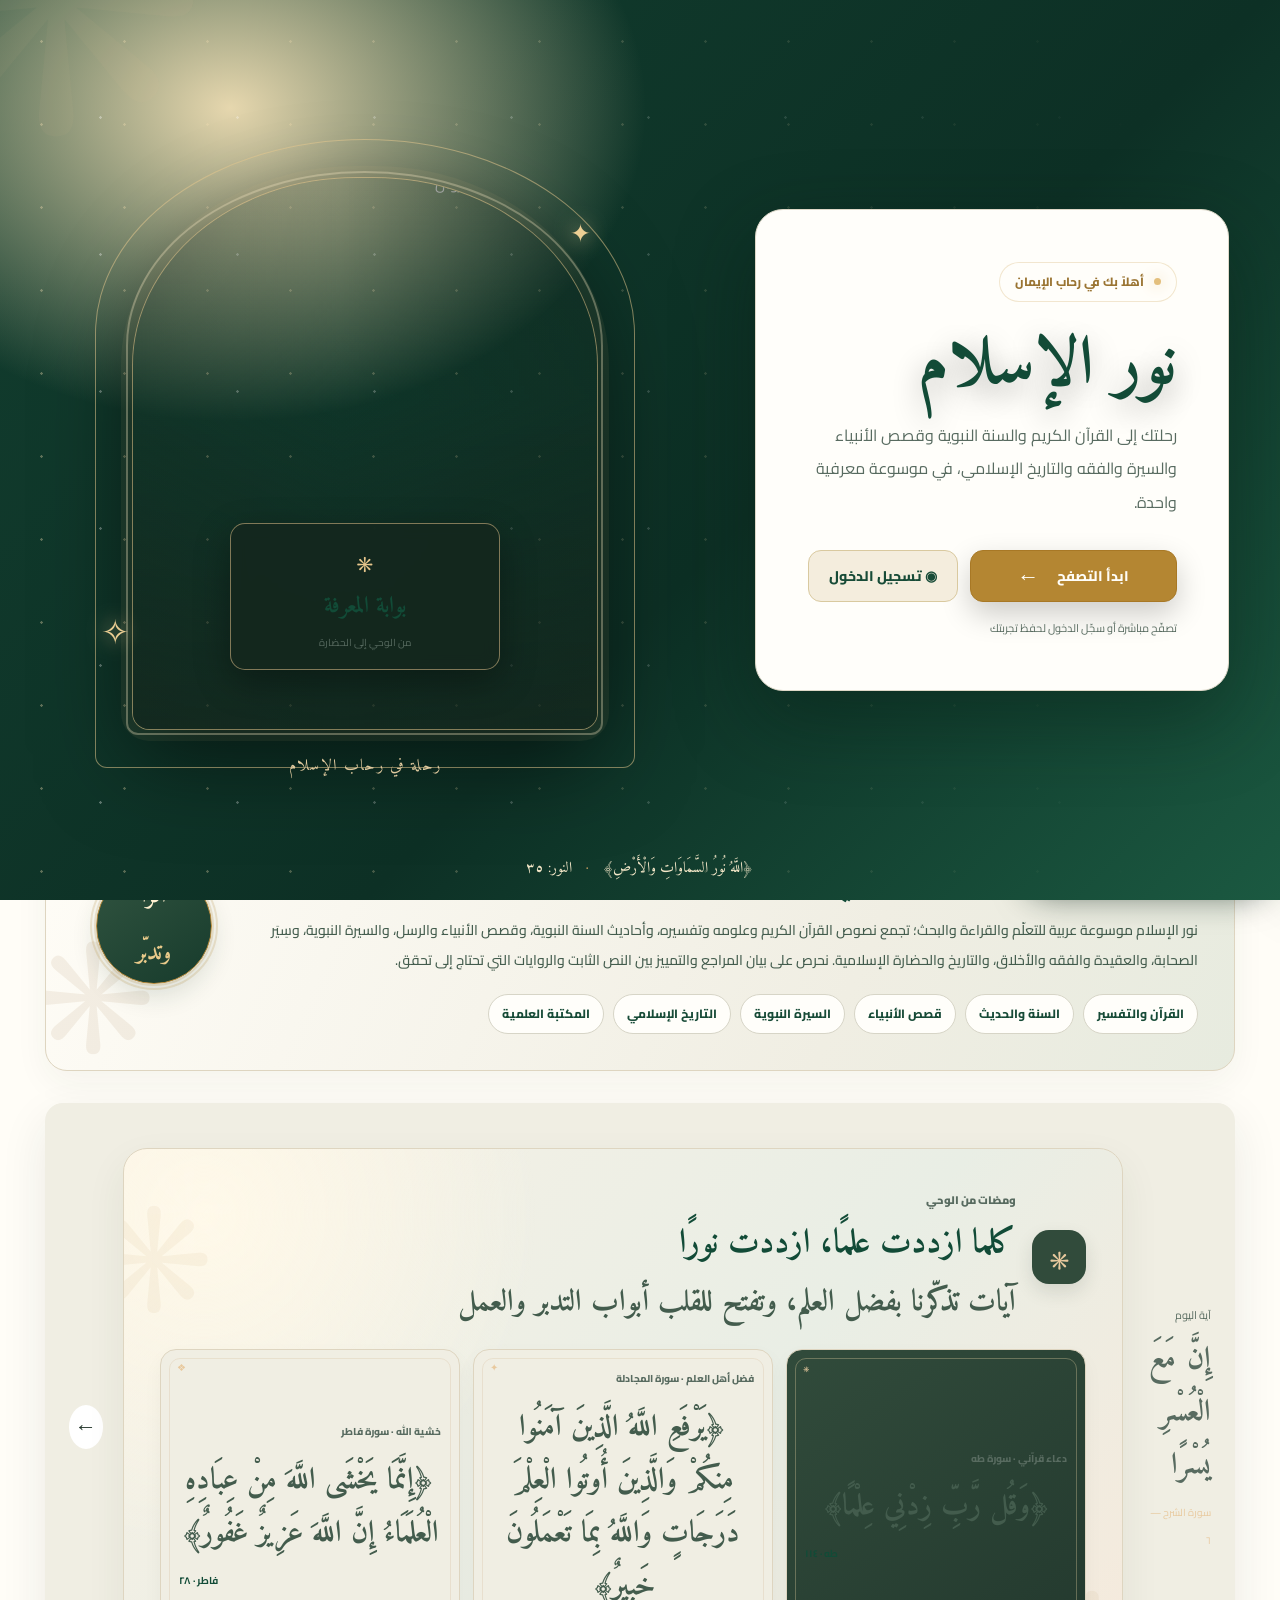
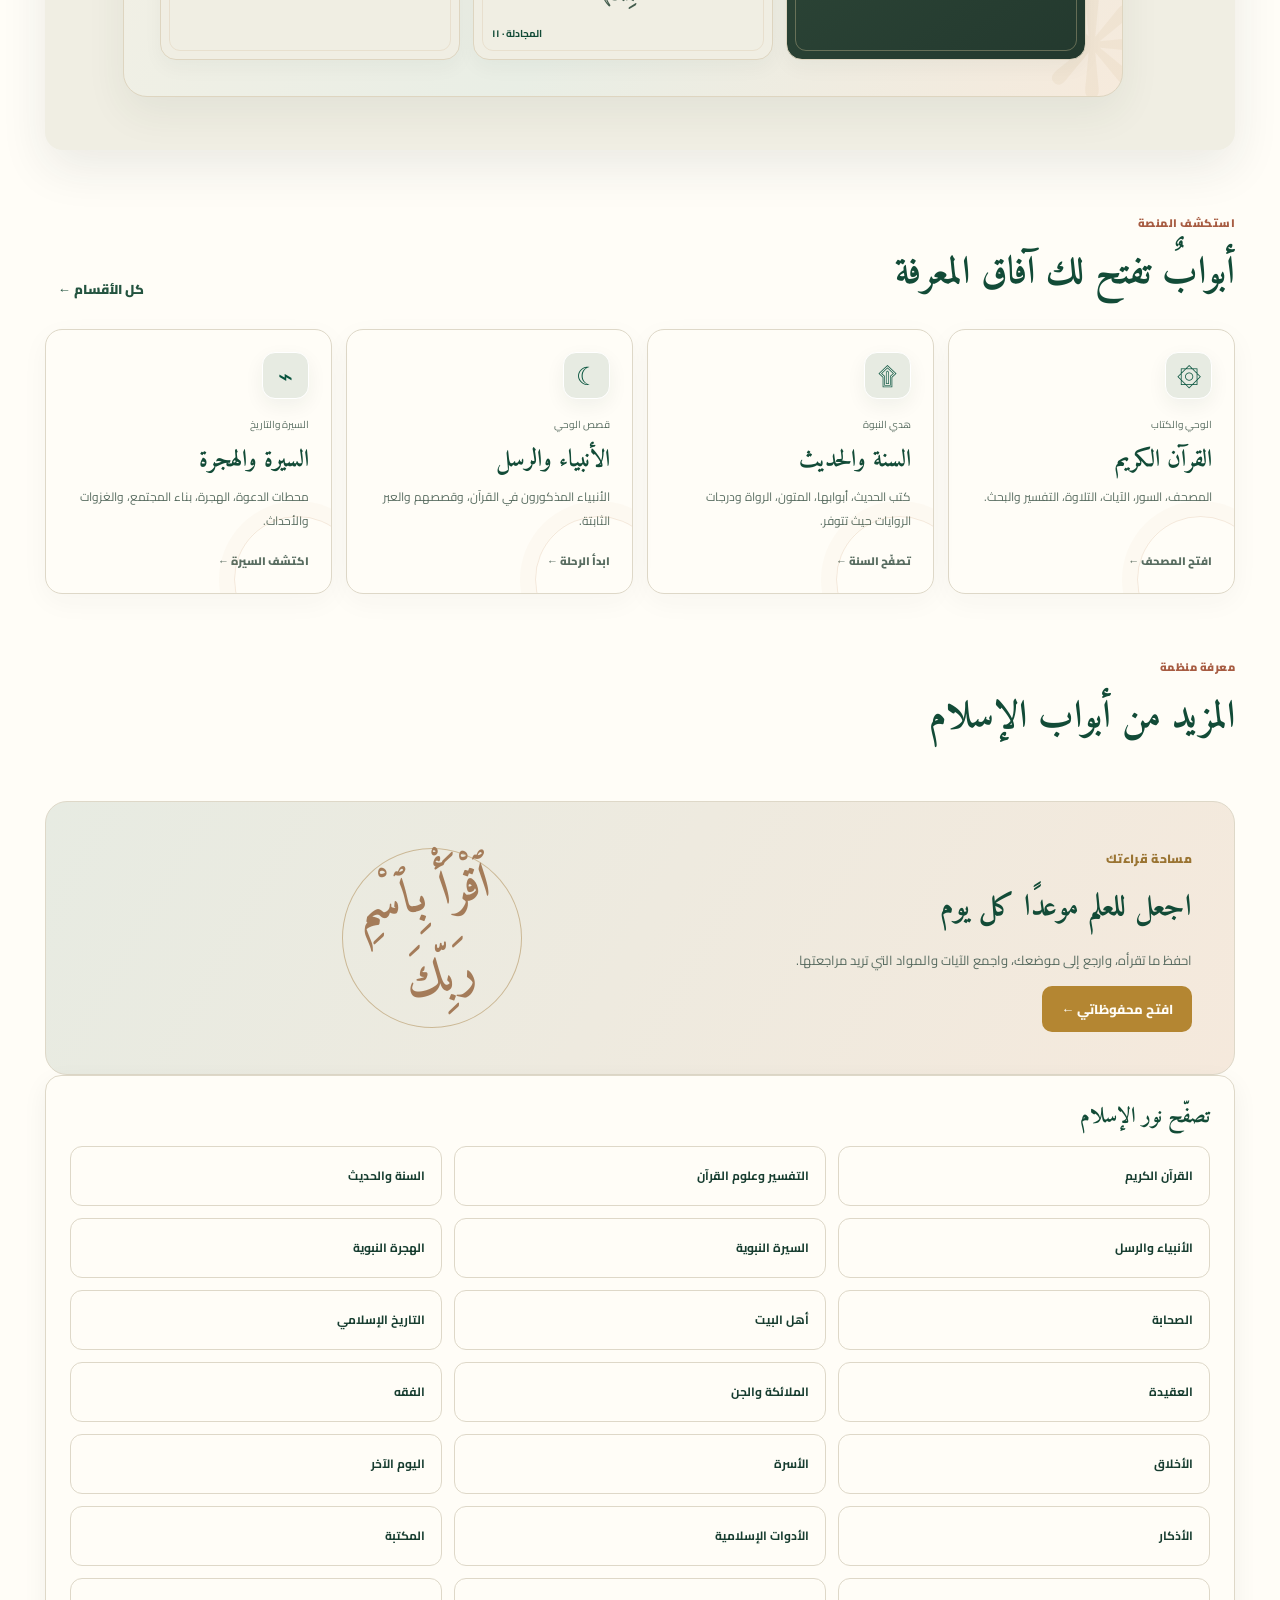
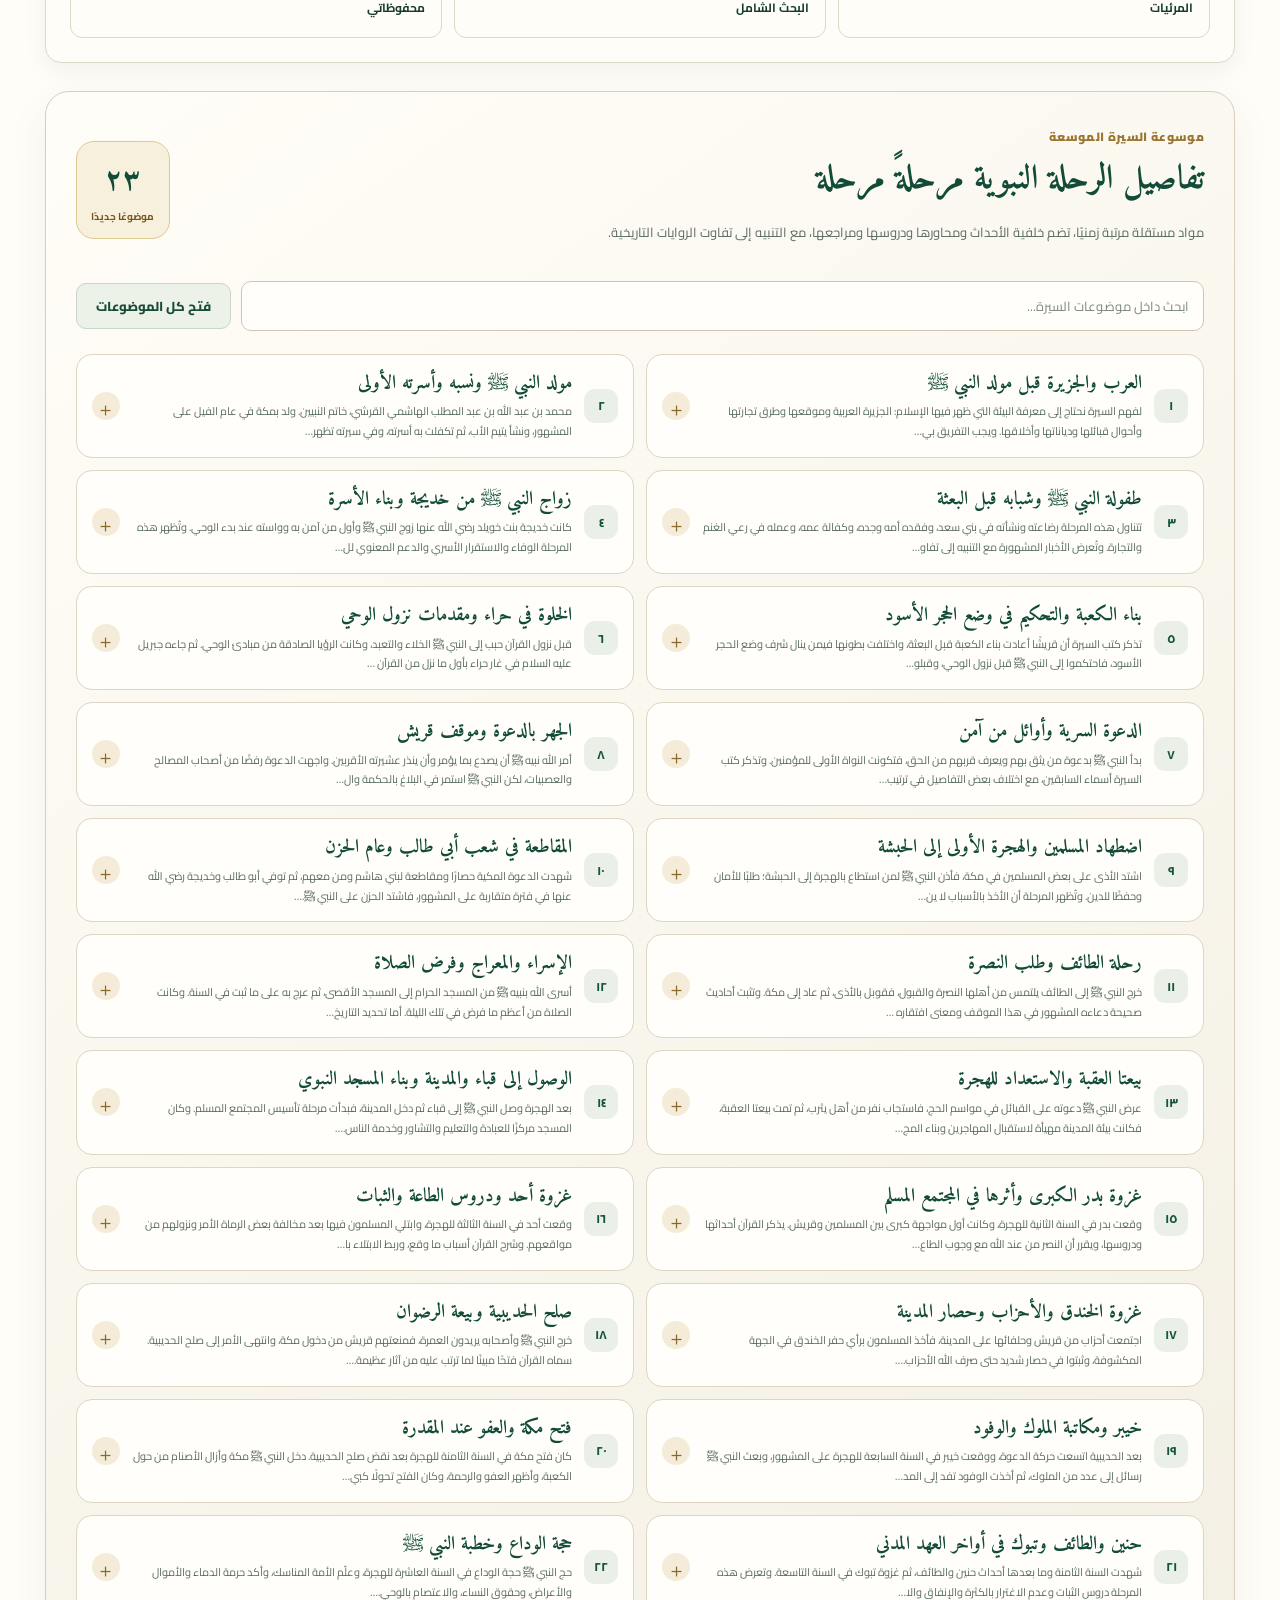
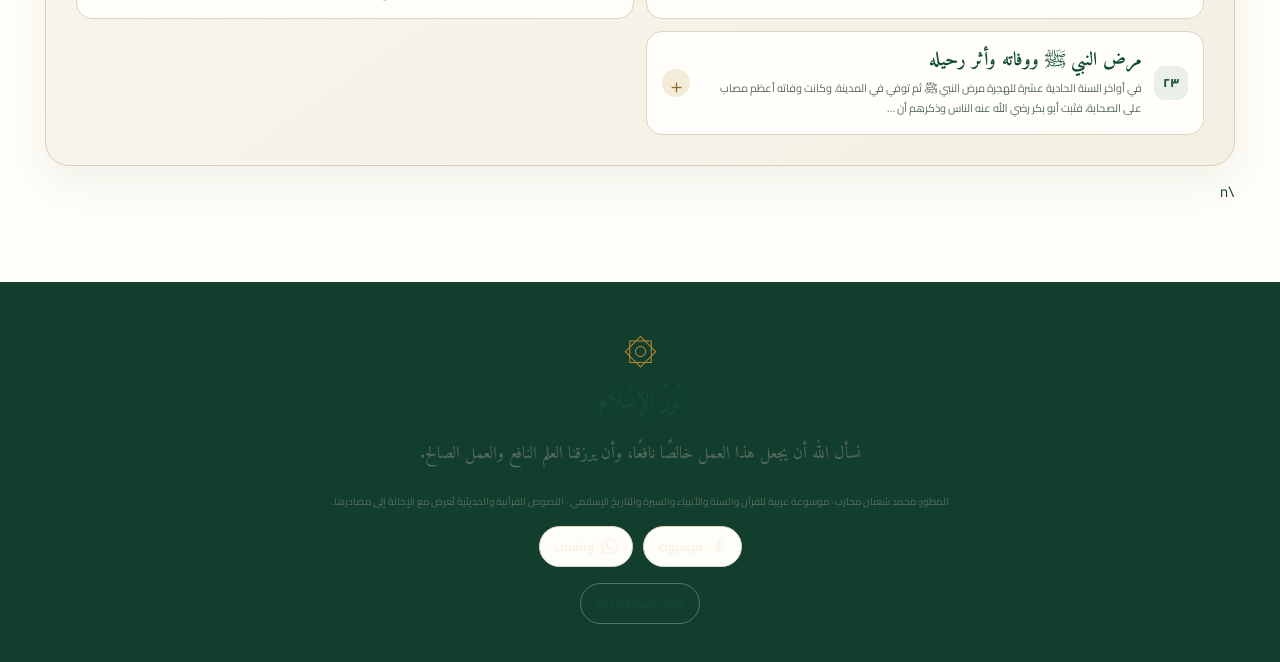
==== commit d5cb34ae: "Load expanded Seerah and visible AI assistant" ====
--- a/index.html
+++ b/index.html
@@ -32,7 +32,7 @@
 </script>
 <link rel="stylesheet" href="./style.css?v=83"><link rel="stylesheet" href="./noor-modern.css?v=83"><link rel="stylesheet" href="./noor-polish.css?v=83"><link rel="stylesheet" href="./noor-login-experience.css?v=79"><link rel="stylesheet" href="./noor-help-dock.css?v=80"><link rel="stylesheet" href="./noor-theme-contrast.css?v=82">
 <link rel="stylesheet" href="./noor-one-style.css?v=84"><link rel="stylesheet" href="./noor-editorial-v86.css?v=86">
-<link rel="stylesheet" href="./noor-ornate-v87.css?v=87"><link rel="stylesheet" href="./noor-gateway-v88.css?v=88"><link rel="stylesheet" href="./noor-finish-v89.css?v=89"><link rel="stylesheet" href="./noor-professional-v91.css?v=91"><link rel="stylesheet" href="./noor-colors-v92.css?v=92"></head>
+<link rel="stylesheet" href="./noor-ornate-v87.css?v=87"><link rel="stylesheet" href="./noor-gateway-v88.css?v=88"><link rel="stylesheet" href="./noor-finish-v89.css?v=89"><link rel="stylesheet" href="./noor-professional-v91.css?v=91"><link rel="stylesheet" href="./noor-colors-v92.css?v=92"><link rel="stylesheet" href="./noor-assistant-visibility-v93.css?v=93"></head>
 <body>
 <section id="noorWelcome" class="noor-welcome" aria-label="الترحيب بنور الإسلام"><div class="welcome-stars" aria-hidden="true"></div><div class="welcome-layout"><div class="welcome-card" id="welcomeCard"><span class="welcome-kicker"><i></i> أهلاً بك في رحاب الإيمان</span><div class="welcome-emblem" aria-hidden="true">۞</div><h1>نور الإسلام</h1><p>رحلتك إلى القرآن الكريم والسنة النبوية وقصص الأنبياء والسيرة والفقه والتاريخ الإسلامي، في موسوعة معرفية واحدة.</p><div class="welcome-actions"><button class="welcome-start" id="welcomeStart" type="button">ابدأ التصفح <span aria-hidden="true">←</span></button><button class="welcome-login" id="welcomeLogin" type="button">◉ تسجيل الدخول</button></div><small class="welcome-note">تصفّح مباشرة أو سجّل الدخول لحفظ تجربتك</small></div><div class="welcome-moon-stage welcome-portal-stage" role="img" aria-label="بوابة إسلامية مضيئة تفتح على معلم إسلامي تاريخي"><div class="portal-photo-wrap"><img class="welcome-portal-photo" src="https://commons.wikimedia.org/wiki/Special:FilePath/Great_Mosque_of_Kairouan.jpg?width=1800" alt="الجامع الكبير في القيروان" fetchpriority="high"><div class="portal-photo-shade"></div></div><div class="portal-arch portal-arch-outer" aria-hidden="true"></div><div class="portal-arch portal-arch-inner" aria-hidden="true"></div><div class="portal-inscription"><span>۞</span><b>بوابة المعرفة</b><small>من الوحي إلى الحضارة</small></div><span class="portal-star portal-star-one" aria-hidden="true">✦</span><span class="portal-star portal-star-two" aria-hidden="true">✧</span><span class="portal-caption">رحلة في رحاب الإسلام</span></div></div><div class="welcome-bottom">﴿اللَّهُ نُورُ السَّمَاوَاتِ وَالْأَرْضِ﴾ <span>·</span> النور: ٣٥</div></section>
 <div class="ambient ambient-a"></div><div class="ambient ambient-b"></div>
@@ -173,5 +173,5 @@
 </div></div>
 <div class="toast" id="toast" role="status"></div>
 <script src="./noor-content.js?v=83"></script><script src="./noor-expansion.js?v=83"></script><script src="./noor-prophets.js?v=83"></script><script src="./noor-seerah-fiqh.js?v=83"></script><script src="./noor-aqeedah-uloom.js?v=83"></script><script src="./noor-prophet-videos.js?v=83"></script><script src="./knowledge-data.js?v=83"></script><script src="./noor-encyclopedia-expansion.js?v=83"></script><script src="./noor-advanced-library.js?v=83"></script><script src="./quran-module.js?v=83"></script><script src="./quran-pages.js?v=83"></script><script src="./hadith-module.js?v=83"></script><script src="./noor-global-expansion.js?v=83"></script><script src="./noor-completion.js?v=83"></script><script src="./app.js?v=81"></script><script src="./noor-welcome.js?v=81"></script><script src="./noor-ui-repair.js?v=83"></script><script src="./noor-local-account.js?v=83"></script><script src="./noor-prophet-open.js?v=89"></script><script src="./noor-video-map.js?v=90"></script>
-<script src="https://cdn.jsdelivr.net/npm/@supabase/supabase-js@2"></script><script src="./supabase-config.js?v=83"></script><script src="./noor-community.js?v=83"></script><script src="./noor-media-portal.js?v=89"></script><script src="./noor-visual-upgrade.js?v=83"></script><script src="./noor-heritage-upgrade.js?v=83"></script><script src="./noor-world-heritage.js?v=83"></script><script src="./ai-chat.js?v=83"></script><script src="./noor-games.js?v=83"></script><script src="./noor-expansion-v2.js?v=83"></script><script src="./noor-modern.js?v=83"></script>
+<script src="https://cdn.jsdelivr.net/npm/@supabase/supabase-js@2"></script><script src="./supabase-config.js?v=83"></script><script src="./noor-community.js?v=83"></script><script src="./noor-media-portal.js?v=89"></script><script src="./noor-visual-upgrade.js?v=83"></script><script src="./noor-heritage-upgrade.js?v=83"></script><script src="./noor-world-heritage.js?v=83"></script><script src="./noor-seerah-expansion-v93.js?v=93"></script><script src="./ai-chat.js?v=83"></script><script src="./noor-games.js?v=83"></script><script src="./noor-expansion-v2.js?v=83"></script><script src="./noor-modern.js?v=83"></script>
 </body></html>
--- a/noor-assistant-visibility-v93.css
+++ b/noor-assistant-visibility-v93.css
@@ -0,0 +1,54 @@
+/* Noor Islam v93 — Seerah expansion and unmistakable right-side AI assistant */
+.seerah-deep-library{margin:28px 0 12px;padding:clamp(18px,3vw,30px);border:1px solid #d9cfb8;border-radius:24px;background:linear-gradient(145deg,#fffdf7,#f3efe3);color:#173d30;box-shadow:0 16px 42px #173d3010}
+.seerah-deep-heading{display:flex;align-items:center;justify-content:space-between;gap:18px;margin-bottom:18px}
+.seerah-deep-heading h2{margin:5px 0 8px;color:#124b37;font:700 clamp(24px,3vw,34px)/1.5 Amiri,serif}
+.seerah-deep-heading p{max-width:760px;color:#52685b;line-height:2;font-size:13px}
+.seerah-deep-count{flex:0 0 94px;display:grid;place-items:center;padding:12px;border:1px solid #ddc994;border-radius:18px;background:#f7f0dc;color:#76551f}
+.seerah-deep-count b{font:700 30px Amiri}.seerah-deep-count span{font:700 10px Cairo}
+.seerah-deep-tools{display:flex;gap:10px;align-items:center;margin:14px 0 18px}
+.seerah-deep-tools .field{flex:1;min-width:0;background:#fff!important;color:#173d30!important;border-color:#d3c8b2!important}
+.seerah-deep-grid{display:grid;grid-template-columns:repeat(2,minmax(0,1fr));gap:12px}
+.seerah-deep-card{align-self:start;min-width:0;border:1px solid #ded5c2;border-radius:16px;background:#fffefa;color:#173d30;overflow:hidden}
+.seerah-deep-card[open]{grid-column:1/-1;border-color:#c7ad76;box-shadow:0 9px 28px #173d3010}
+.seerah-deep-card summary{display:flex;align-items:center;gap:12px;padding:15px;cursor:pointer;list-style:none}
+.seerah-deep-card summary::-webkit-details-marker{display:none}
+.seerah-deep-number{flex:0 0 34px;height:34px;display:grid;place-items:center;border-radius:11px;background:#eaf0e7;color:#17543d;font:800 12px Cairo}
+.seerah-deep-title{flex:1;min-width:0;display:grid;gap:4px}
+.seerah-deep-title b{color:#124b37;font:700 19px/1.5 Amiri,serif}
+.seerah-deep-title small{color:#596d61;font:11px/1.8 Cairo}
+.seerah-deep-mark{flex:0 0 28px;height:28px;display:grid;place-items:center;border-radius:50%;background:#f4ecd8;color:#8b682b;font-size:19px}
+.seerah-deep-card[open] .seerah-deep-mark{transform:rotate(45deg)}
+.seerah-deep-body{padding:0 20px 22px;color:#40594a;font:13px/2.15 Cairo}
+.seerah-deep-body h3{margin:18px 0 8px;color:#174b37;font:700 20px Amiri}
+.seerah-deep-body h4{margin:14px 0 5px;color:#805e26;font:700 18px Amiri}
+.seerah-deep-body p{margin:0 0 9px;color:#40594a}
+.seerah-deep-body li{margin:5px 0;color:#40594a}
+.seerah-deep-intro{padding:13px 15px;border-right:3px solid #bd954d;border-radius:10px;background:#f7f2e6}
+.seerah-deep-evidence{margin-top:16px;padding:13px 15px;border:1px solid #e2d6bb;border-radius:13px;background:#f8f4e9}
+.seerah-deep-evidence b{color:#775822}.seerah-deep-evidence small{color:#6b756a}
+.seerah-deep-sources{padding-right:22px}
+.seerah-open-library{margin-top:10px}
+body.dark .seerah-deep-library{background:#14231b!important;color:#edf4ee!important;border-color:#465b49!important}
+body.dark .seerah-deep-heading h2,body.dark .seerah-deep-title b,body.dark .seerah-deep-body h3{color:#f0d99c!important}
+body.dark .seerah-deep-heading p,body.dark .seerah-deep-title small,body.dark .seerah-deep-body,body.dark .seerah-deep-body p,body.dark .seerah-deep-body li{color:#d1ddd4!important}
+body.dark .seerah-deep-card{background:#1b3025!important;color:#edf4ee!important;border-color:#465b49!important}
+body.dark .seerah-deep-intro,body.dark .seerah-deep-evidence{background:#263b30!important;border-color:#526858!important}
+body.dark .seerah-deep-evidence b,body.dark .seerah-deep-body h4{color:#edcf86!important}
+body.dark .seerah-deep-tools .field{background:#101b16!important;color:#edf4ee!important;border-color:#526858!important}
+body.dark .seerah-deep-count{background:#3a3321!important;color:#f0d99c!important;border-color:#76623b!important}
+.noor-help-dock{position:fixed!important;right:max(16px,env(safe-area-inset-right))!important;left:auto!important;bottom:max(18px,env(safe-area-inset-bottom))!important;z-index:2500!important;width:min(236px,calc(100vw - 28px))!important;display:flex!important;flex-direction:column!important;align-items:stretch!important;gap:11px!important;visibility:visible!important;opacity:1!important;pointer-events:none!important}
+.noor-help-dock>*{pointer-events:auto!important}
+.noor-help-dock .noor-ask-widget{width:100%!important}
+.noor-help-dock .noor-ai-launch{width:100%!important;min-height:68px!important;padding:10px 14px!important;gap:12px!important;justify-content:flex-start!important;align-items:center!important;white-space:normal!important;border:2px solid #e7c879!important;border-radius:19px!important;background:linear-gradient(125deg,#064e3b,#0b7654)!important;color:#fff!important;box-shadow:0 12px 34px #071f16a6,0 0 0 4px #d5b66a30!important;font:800 14px/1.5 Cairo,sans-serif!important;opacity:1!important;visibility:visible!important}
+.noor-help-dock .noor-ai-launch>span{display:grid!important;place-items:center!important;flex:0 0 44px!important;width:44px!important;height:44px!important;border:1px solid #f1d99b!important;border-radius:14px!important;background:#e4c77f!important;color:#173b2d!important;font-size:25px!important}
+.noor-help-dock .noor-ai-launch>b{display:block!important;flex:1!important;color:#fff!important;font-size:14px!important;line-height:1.55!important;text-align:right!important}
+.noor-help-dock .noor-ai-launch>b:after{content:"اسألني الآن عن القرآن والسيرة وغيرها";display:block;margin-top:2px;color:#f5e8c5!important;font:600 10px/1.6 Cairo,sans-serif!important}
+.noor-help-dock .noor-ai-launch:before{content:"";position:absolute;top:9px;left:11px;width:8px;height:8px;border-radius:50%;background:#8de0a6;box-shadow:0 0 0 4px #8de0a62b}
+.noor-help-dock .noor-ask-fab{min-height:54px!important;border:1px solid #d6c28d!important;border-radius:16px!important;background:#fffdf6!important;color:#174632!important;box-shadow:0 8px 24px #102e2030!important}
+.noor-help-dock .noor-ask-fab>span{background:#e9f0e6!important;color:#1b6847!important}
+.noor-help-dock .noor-ask-panel{z-index:2510!important}
+body.dark .noor-help-dock .noor-ai-launch{background:linear-gradient(125deg,#d9bb70,#b98d3c)!important;color:#172b20!important;border-color:#f0d99c!important;box-shadow:0 12px 34px #0009,0 0 0 4px #e3c77d35!important}
+body.dark .noor-help-dock .noor-ai-launch>b{color:#172b20!important}
+body.dark .noor-help-dock .noor-ai-launch>b:after{color:#293b2c!important}
+body.dark .noor-help-dock .noor-ai-launch>span{background:#183d2c!important;color:#f4dfa8!important;border-color:#f0d99c!important}
+@media(max-width:600px){.seerah-deep-heading{align-items:flex-start}.seerah-deep-count{flex-basis:76px}.seerah-deep-grid{grid-template-columns:1fr}.seerah-deep-tools{align-items:stretch;flex-direction:column}.seerah-deep-tools .btn{width:100%}.noor-help-dock{right:12px!important;left:auto!important;bottom:max(12px,env(safe-area-inset-bottom))!important;width:min(218px,calc(100vw - 24px))!important}.noor-help-dock .noor-ai-launch{min-height:62px!important;padding:8px 11px!important}.noor-help-dock .noor-ask-fab{min-height:48px!important}}
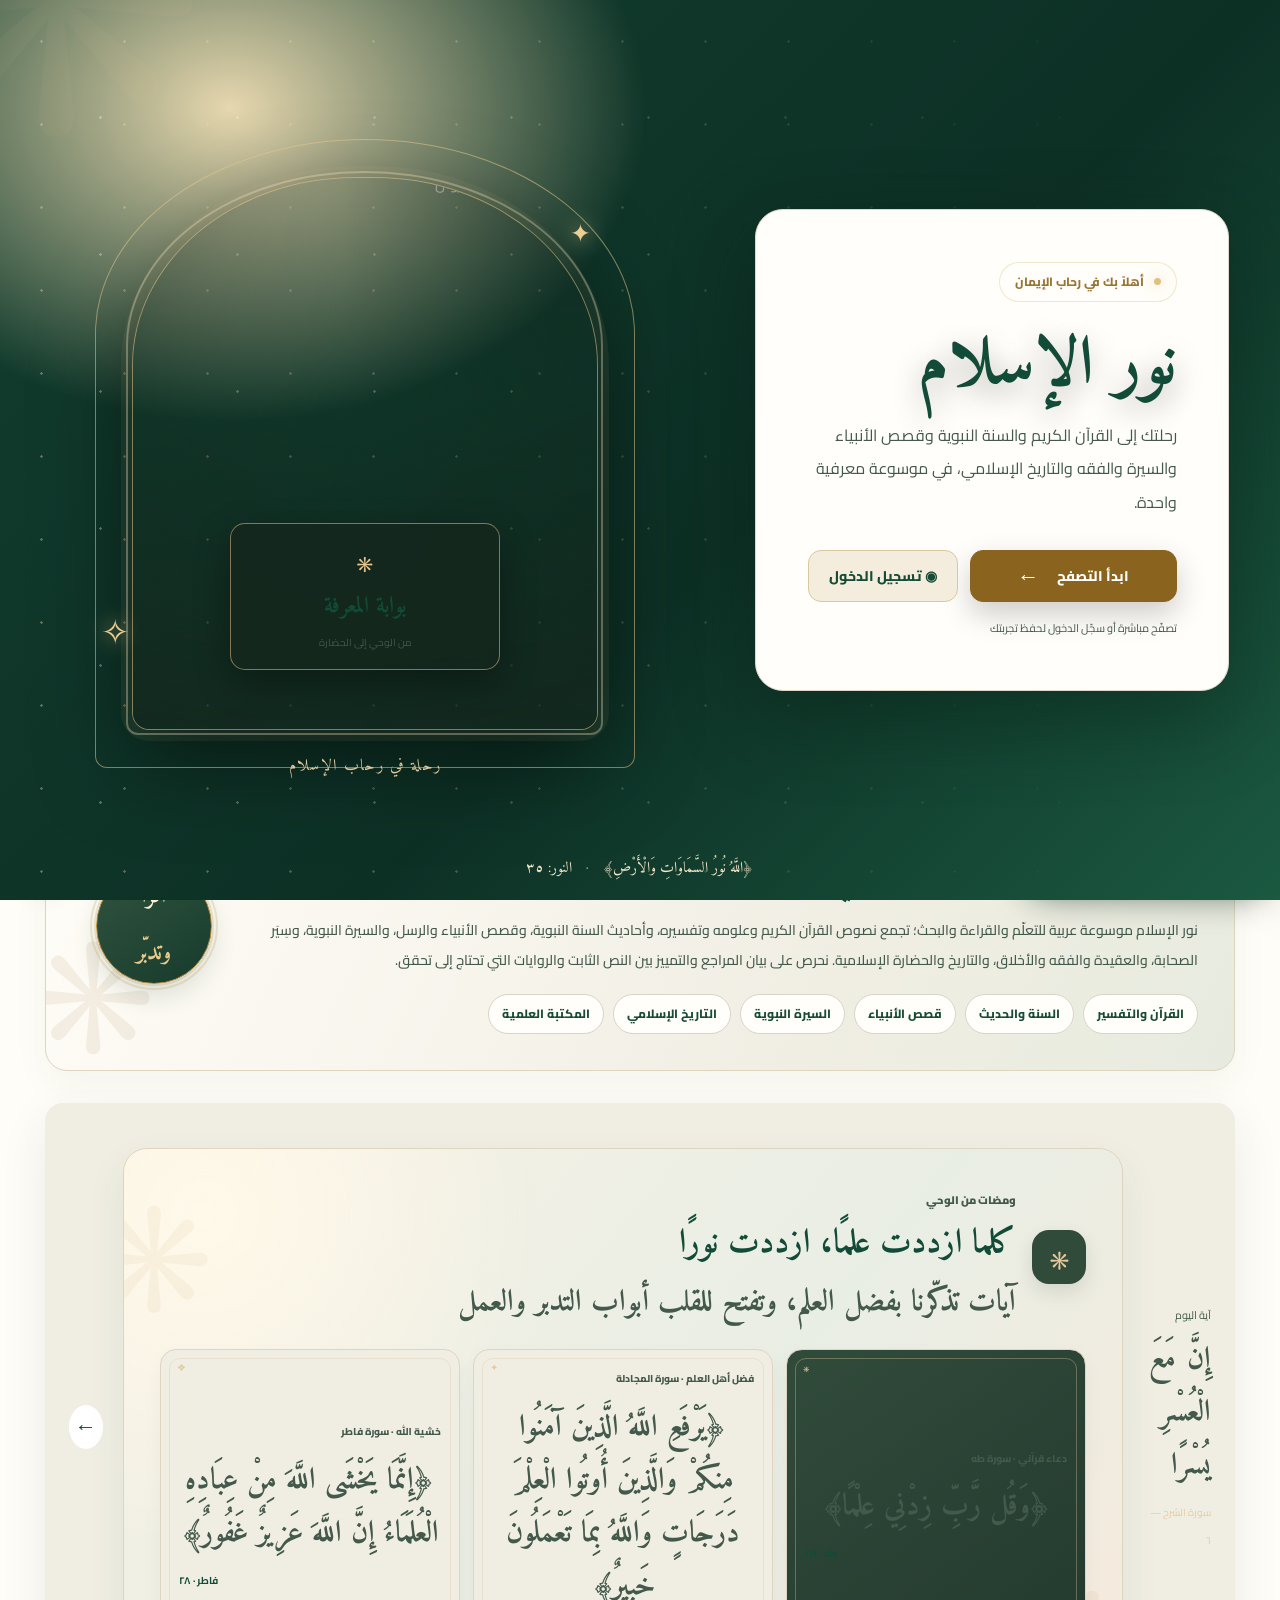
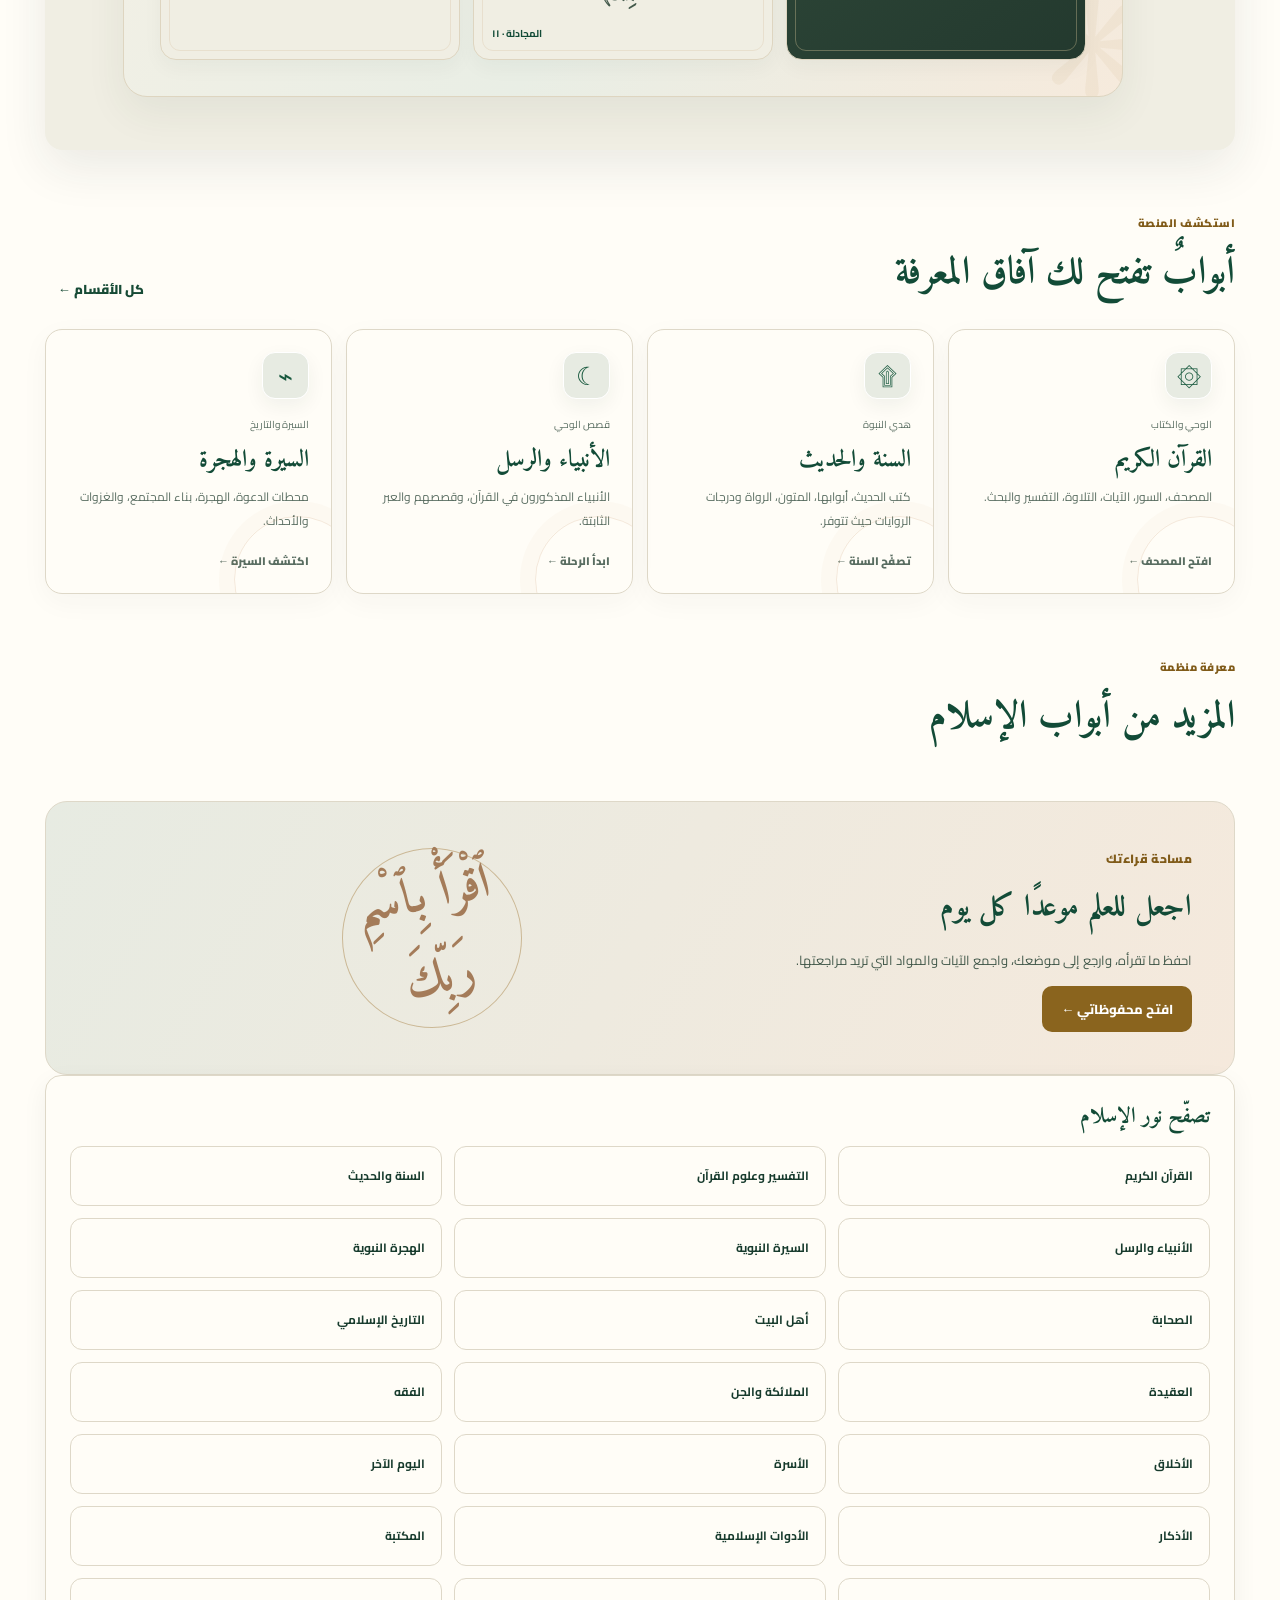
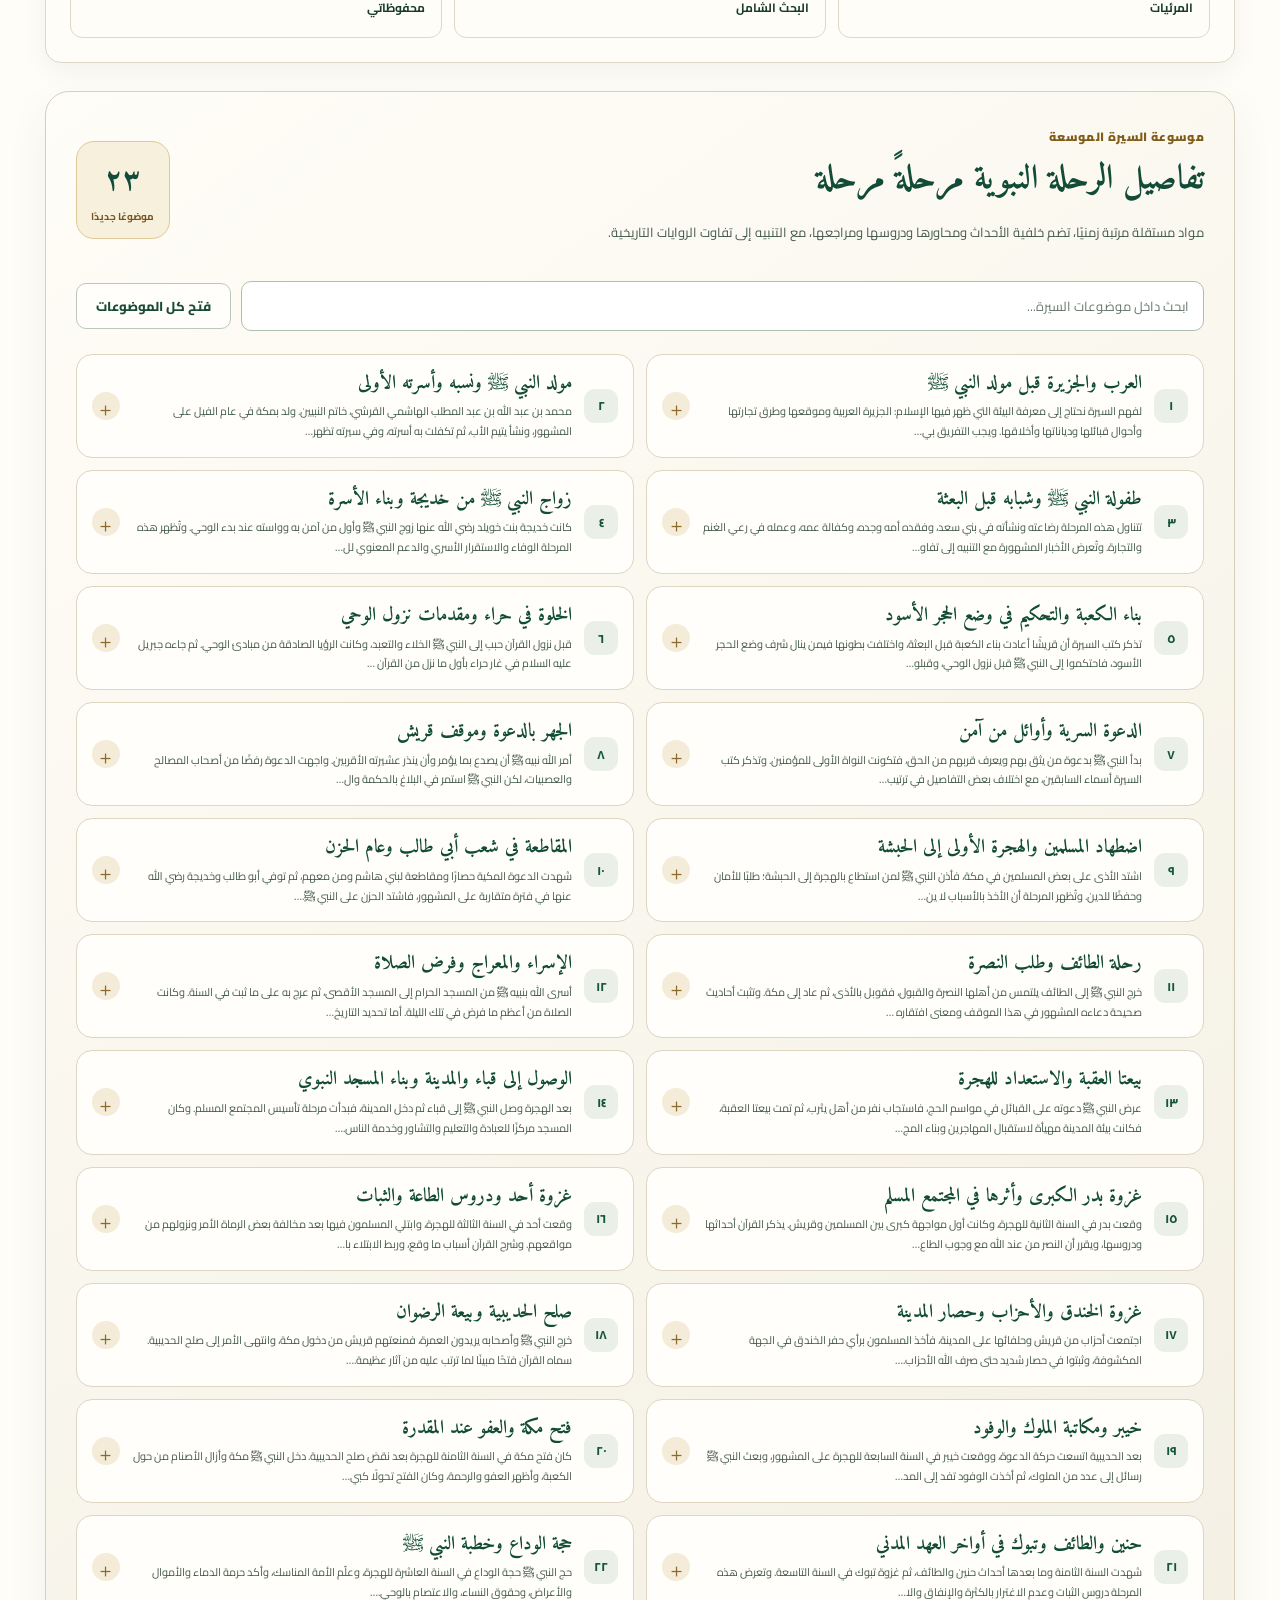
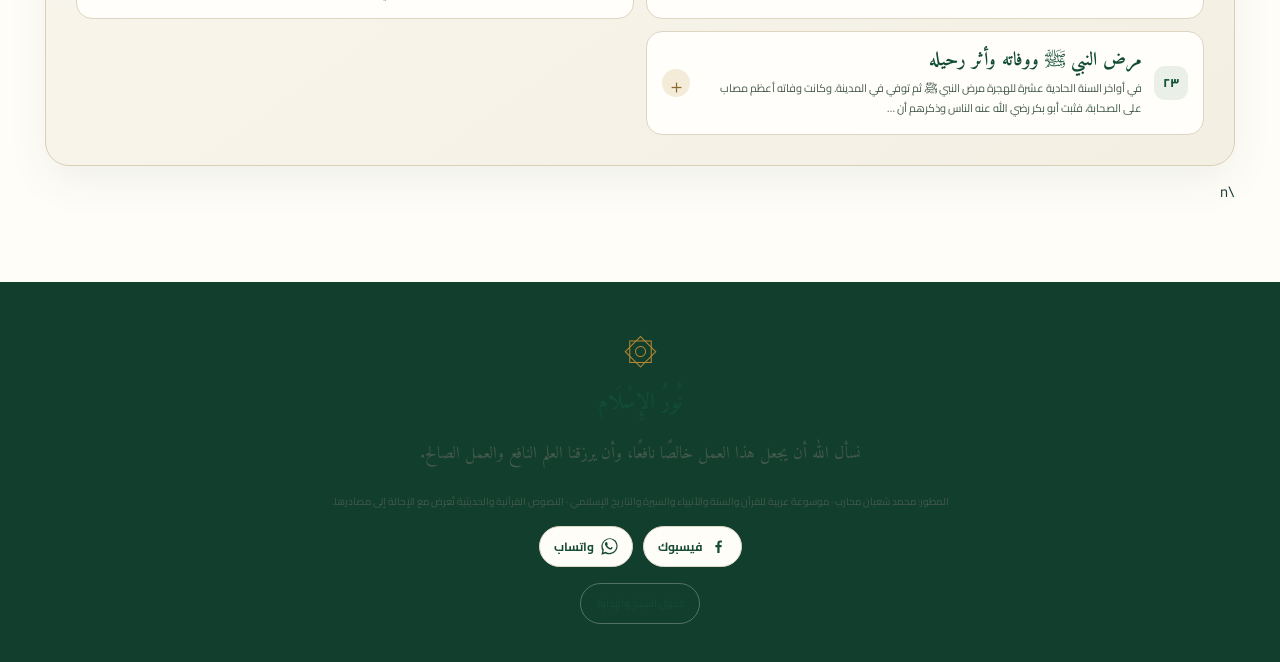
==== commit c2fc6b97: "Load global contrast repair v95" ====
--- a/index.html
+++ b/index.html
@@ -32,7 +32,8 @@
 </script>
 <link rel="stylesheet" href="./style.css?v=83"><link rel="stylesheet" href="./noor-modern.css?v=83"><link rel="stylesheet" href="./noor-polish.css?v=83"><link rel="stylesheet" href="./noor-login-experience.css?v=79"><link rel="stylesheet" href="./noor-help-dock.css?v=80"><link rel="stylesheet" href="./noor-theme-contrast.css?v=82">
 <link rel="stylesheet" href="./noor-one-style.css?v=84"><link rel="stylesheet" href="./noor-editorial-v86.css?v=86">
-<link rel="stylesheet" href="./noor-ornate-v87.css?v=87"><link rel="stylesheet" href="./noor-gateway-v88.css?v=88"><link rel="stylesheet" href="./noor-finish-v89.css?v=89"><link rel="stylesheet" href="./noor-professional-v91.css?v=91"><link rel="stylesheet" href="./noor-colors-v92.css?v=92"><link rel="stylesheet" href="./noor-assistant-visibility-v93.css?v=93"></head>
+<link rel="stylesheet" href="./noor-ornate-v87.css?v=87"><link rel="stylesheet" href="./noor-gateway-v88.css?v=88"><link rel="stylesheet" href="./noor-finish-v89.css?v=89"><link rel="stylesheet" href="./noor-professional-v91.css?v=91"><link rel="stylesheet" href="./noor-colors-v92.css?v=92"><link rel="stylesheet" href="./noor-assistant-visibility-v93.css?v=93">
+<link rel="stylesheet" href="./noor-seerah-journey-v94.css?v=94"><link rel="stylesheet" href="./noor-contrast-fix-v95.css?v=95"></head>
 <body>
 <section id="noorWelcome" class="noor-welcome" aria-label="الترحيب بنور الإسلام"><div class="welcome-stars" aria-hidden="true"></div><div class="welcome-layout"><div class="welcome-card" id="welcomeCard"><span class="welcome-kicker"><i></i> أهلاً بك في رحاب الإيمان</span><div class="welcome-emblem" aria-hidden="true">۞</div><h1>نور الإسلام</h1><p>رحلتك إلى القرآن الكريم والسنة النبوية وقصص الأنبياء والسيرة والفقه والتاريخ الإسلامي، في موسوعة معرفية واحدة.</p><div class="welcome-actions"><button class="welcome-start" id="welcomeStart" type="button">ابدأ التصفح <span aria-hidden="true">←</span></button><button class="welcome-login" id="welcomeLogin" type="button">◉ تسجيل الدخول</button></div><small class="welcome-note">تصفّح مباشرة أو سجّل الدخول لحفظ تجربتك</small></div><div class="welcome-moon-stage welcome-portal-stage" role="img" aria-label="بوابة إسلامية مضيئة تفتح على معلم إسلامي تاريخي"><div class="portal-photo-wrap"><img class="welcome-portal-photo" src="https://commons.wikimedia.org/wiki/Special:FilePath/Great_Mosque_of_Kairouan.jpg?width=1800" alt="الجامع الكبير في القيروان" fetchpriority="high"><div class="portal-photo-shade"></div></div><div class="portal-arch portal-arch-outer" aria-hidden="true"></div><div class="portal-arch portal-arch-inner" aria-hidden="true"></div><div class="portal-inscription"><span>۞</span><b>بوابة المعرفة</b><small>من الوحي إلى الحضارة</small></div><span class="portal-star portal-star-one" aria-hidden="true">✦</span><span class="portal-star portal-star-two" aria-hidden="true">✧</span><span class="portal-caption">رحلة في رحاب الإسلام</span></div></div><div class="welcome-bottom">﴿اللَّهُ نُورُ السَّمَاوَاتِ وَالْأَرْضِ﴾ <span>·</span> النور: ٣٥</div></section>
 <div class="ambient ambient-a"></div><div class="ambient ambient-b"></div>
@@ -173,5 +174,6 @@
 </div></div>
 <div class="toast" id="toast" role="status"></div>
 <script src="./noor-content.js?v=83"></script><script src="./noor-expansion.js?v=83"></script><script src="./noor-prophets.js?v=83"></script><script src="./noor-seerah-fiqh.js?v=83"></script><script src="./noor-aqeedah-uloom.js?v=83"></script><script src="./noor-prophet-videos.js?v=83"></script><script src="./knowledge-data.js?v=83"></script><script src="./noor-encyclopedia-expansion.js?v=83"></script><script src="./noor-advanced-library.js?v=83"></script><script src="./quran-module.js?v=83"></script><script src="./quran-pages.js?v=83"></script><script src="./hadith-module.js?v=83"></script><script src="./noor-global-expansion.js?v=83"></script><script src="./noor-completion.js?v=83"></script><script src="./app.js?v=81"></script><script src="./noor-welcome.js?v=81"></script><script src="./noor-ui-repair.js?v=83"></script><script src="./noor-local-account.js?v=83"></script><script src="./noor-prophet-open.js?v=89"></script><script src="./noor-video-map.js?v=90"></script>
-<script src="https://cdn.jsdelivr.net/npm/@supabase/supabase-js@2"></script><script src="./supabase-config.js?v=83"></script><script src="./noor-community.js?v=83"></script><script src="./noor-media-portal.js?v=89"></script><script src="./noor-visual-upgrade.js?v=83"></script><script src="./noor-heritage-upgrade.js?v=83"></script><script src="./noor-world-heritage.js?v=83"></script><script src="./noor-seerah-expansion-v93.js?v=93"></script><script src="./ai-chat.js?v=83"></script><script src="./noor-games.js?v=83"></script><script src="./noor-expansion-v2.js?v=83"></script><script src="./noor-modern.js?v=83"></script>
+<script src="https://cdn.jsdelivr.net/npm/@supabase/supabase-js@2"></script><script src="./supabase-config.js?v=83"></script><script src="./noor-community.js?v=83"></script><script src="./noor-media-portal.js?v=89"></script><script src="./noor-visual-upgrade.js?v=83"></script><script src="./noor-heritage-upgrade.js?v=83"></script><script src="./noor-world-heritage.js?v=83"></script><script src="./noor-seerah-expansion-v93.js?v=93"></script>
+<script src="./noor-seerah-journey-v94.js?v=94"></script><script src="./ai-chat.js?v=83"></script><script src="./noor-games.js?v=83"></script><script src="./noor-expansion-v2.js?v=83"></script><script src="./noor-modern.js?v=83"></script>
 </body></html>
--- a/noor-seerah-journey-v94.css
+++ b/noor-seerah-journey-v94.css
@@ -0,0 +1,14 @@
+/* Noor Islam v94 — immersive Seerah reading experience */
+.seerah-journey-v94{margin:28px 0 18px;color:#173e30}
+.sj-hero{position:relative;display:flex;align-items:center;justify-content:space-between;gap:25px;overflow:hidden;padding:clamp(24px,4vw,48px);border-radius:28px;background:radial-gradient(circle at 12% 10%,#d9bd7b55,transparent 27%),linear-gradient(120deg,#073c2d,#0c6045 58%,#173e31);color:#fff;box-shadow:0 20px 48px #082d1f2b}
+.sj-hero:after{content:"";position:absolute;inset:12px;border:1px solid #d7bb7655;border-radius:20px;pointer-events:none}
+.sj-hero-ornament{position:absolute;left:22%;top:-40px;font:190px Amiri;color:#e4c77b12}
+.sj-hero-copy{position:relative;z-index:1;max-width:760px}.sj-kicker{color:#e8d39b;font:700 12px Cairo}.sj-hero h2{margin:12px 0;font:700 clamp(29px,4vw,46px)/1.45 Amiri,serif;color:#fff}.sj-hero p{max-width:760px;color:#e4eee6;font:14px/2.15 Cairo}.sj-hero-actions{display:flex;align-items:center;gap:16px;flex-wrap:wrap;margin-top:22px}.sj-hero-actions button{border:0;border-radius:12px;padding:12px 20px;background:#e1c17a;color:#173b2d;font:800 13px Cairo;cursor:pointer}.sj-hero-actions span{font:11px Cairo;color:#f4e7c7}.sj-seal{position:relative;z-index:1;flex:0 0 142px;height:142px;border:1px solid #d9bd7b99;border-radius:50%;display:grid;place-content:center;text-align:center;background:#ffffff0b;box-shadow:inset 0 0 0 8px #ffffff09}.sj-seal span{font:54px Amiri;color:#f0d99c}.sj-seal small{font:11px Cairo;color:#f3e8ca}
+.sj-dashboard{display:grid;grid-template-columns:repeat(3,minmax(90px,.7fr)) 2fr;gap:10px;margin:14px 0}.sj-dashboard>div{padding:13px 15px;border:1px solid #e4dccb;border-radius:15px;background:#fffdf8;display:flex;flex-direction:column;justify-content:center}.sj-dashboard>div>b{font:800 22px Amiri;color:#15523b}.sj-dashboard>div>span,.sj-progress span{font:11px Cairo;color:#69796e}.sj-progress>div{display:flex;justify-content:space-between}.sj-progress>div>b{font:700 12px Cairo;color:#986f2d}.sj-progress i{height:8px;margin-top:10px;border-radius:20px;background:#e9e5da;overflow:hidden}.sj-progress u{display:block;height:100%;width:0;background:linear-gradient(90deg,#0b6549,#d5ad5c);border-radius:20px;transition:width .3s}
+.sj-toolbar{display:flex;gap:9px;margin:18px 0}.sj-search{display:flex;align-items:center;gap:9px;flex:1;min-width:160px;padding:0 13px;border:1px solid #ded6c6;border-radius:12px;background:#fffdf8;color:#946d2c}.sj-search input{width:100%;min-width:0;border:0!important;outline:0;background:transparent!important;color:#203e30!important;padding:12px 0;font:12px Cairo}.sj-toolbar>button{border:1px solid #d8cfbd;border-radius:12px;background:#fffdf8;color:#23543e;padding:0 14px;font:700 11px Cairo;cursor:pointer}
+.sj-layout{display:grid;grid-template-columns:minmax(230px,.78fr) minmax(0,2fr);gap:14px;align-items:start}.sj-rail,.sj-reader{border:1px solid #e2dac9;border-radius:18px;background:#fffefa;box-shadow:0 9px 28px #173d3010}.sj-rail{position:sticky;top:90px;padding:15px;max-height:76vh;overflow:auto}.sj-rail-title{font:800 15px Amiri;color:#174c37;margin:0 0 10px}.sj-rail>small{display:block;color:#7b857b;font:10px/1.8 Cairo;margin-top:10px}.sj-nav-item{display:flex;align-items:center;gap:8px;width:100%;text-align:right;border:0;border-radius:10px;background:transparent;padding:9px 7px;color:#4d6255;cursor:pointer}.sj-nav-item>span{flex:0 0 27px;height:27px;display:grid;place-items:center;border-radius:8px;background:#edf1e9;color:#37634a;font:700 10px Cairo}.sj-nav-item>b{flex:1;font:600 11px/1.7 Cairo}.sj-nav-item>i{font-style:normal;color:#198052}.sj-nav-item.active{background:#eaf1e8;color:#124b35}.sj-nav-item.active>b{font-weight:800}.sj-nav-item.read>span{background:#e4efdf}
+.sj-reader{padding:clamp(18px,3vw,34px);min-height:480px}.sj-reader-welcome{min-height:400px;display:flex;flex-direction:column;align-items:center;justify-content:center;text-align:center;background:radial-gradient(circle,#f5efdf,transparent 65%);border-radius:15px;padding:25px}.sj-reader-welcome>span{font:16px Amiri;color:#9a763b}.sj-reader-welcome h3{font:700 clamp(26px,3vw,38px) Amiri;color:#164a35}.sj-reader-welcome p{max-width:490px;color:#6d796e;font:13px/2 Cairo}
+.sj-reader-top{display:flex;align-items:center;justify-content:space-between;gap:10px;padding-bottom:13px;border-bottom:1px solid #eee7d8;color:#8a7750;font:11px Cairo}.sj-reader-top button{border:1px solid #d9c99e;border-radius:10px;background:#fbf5e6;color:#765b2a;padding:8px 12px;font:700 11px Cairo;cursor:pointer}.sj-chapter-kicker{margin-top:23px;color:#9b7738;font:700 11px Cairo}.sj-reader h3{margin:5px 0 20px;color:#124a35;font:700 clamp(25px,3vw,36px)/1.55 Amiri,serif}.sj-story{padding:20px 22px;border-right:3px solid #c8a45e;border-radius:12px;background:#f8f4e9}.sj-story p{margin:0 0 13px;color:#3d5547;font:15px/2.25 Amiri,serif}.sj-story p:last-child{margin-bottom:0}.sj-insight,.sj-detail-sections,.sj-evidence,.sj-sources,.sj-reflection{margin-top:20px}.sj-reader h4{margin:0 0 10px;color:#8b682e;font:700 19px Amiri}.sj-insight ul,.sj-sources ul{padding-right:22px;color:#4e6255;font:12px/2 Cairo}.sj-detail-sections details{border:1px solid #e9e1d1;border-radius:11px;margin:8px 0;padding:0 13px;background:#fffefa}.sj-detail-sections summary{padding:12px 0;cursor:pointer;color:#20523b;font:700 14px Amiri}.sj-detail-sections details p{margin:0;padding:0 0 13px;color:#4b6052;font:12px/2 Cairo}.sj-evidence{padding:15px;border:1px solid #e7dcc3;border-radius:12px;background:#faf6ec}.sj-evidence p{color:#24533b;font:700 13px Cairo}.sj-evidence small{color:#777d71;font:10px/1.8 Cairo}.sj-reflection{padding:17px;border-radius:13px;background:#eef3eb}.sj-reflection p{color:#53685a;font:12px/2 Cairo}.sj-reflection textarea{width:100%;min-height:75px;border:1px solid #d7dfd2;border-radius:10px;padding:10px;background:#fff;color:#294535;font:12px Cairo}.sj-reflection button,.sj-reader-nav button{margin-top:9px;border:1px solid #cfc3a8;border-radius:10px;padding:9px 13px;background:#fff;color:#28523d;font:700 11px Cairo;cursor:pointer}.sj-reflection small{margin-right:10px;color:#28704e;font:10px Cairo}.sj-reader-nav{display:flex;justify-content:space-between;gap:10px;margin-top:20px}.sj-reader-nav button:disabled{opacity:.4;cursor:not-allowed}.sj-bottom-note{margin-top:15px;padding:14px 18px;border-right:3px solid #c5a35f;background:#f7f2e7;border-radius:10px}.sj-bottom-note b{color:#795b29;font:700 14px Amiri}.sj-bottom-note p{margin:4px 0 0;color:#677469;font:11px/1.9 Cairo}.sj-empty{padding:12px;color:#7a827a;font:11px Cairo}
+body.dark .sj-dashboard>div,body.dark .sj-rail,body.dark .sj-reader,body.dark .sj-search,body.dark .sj-toolbar>button{background:#1b3025!important;border-color:#465b49!important;color:#e8efe8!important}body.dark .sj-dashboard>div>b,body.dark .sj-reader h3,body.dark .sj-detail-sections summary{color:#f0d99c!important}body.dark .sj-dashboard>div>span,body.dark .sj-progress span,body.dark .sj-story p,body.dark .sj-insight ul,body.dark .sj-detail-sections details p,body.dark .sj-sources ul{color:#d1ddd4!important}body.dark .sj-story,body.dark .sj-reflection,body.dark .sj-bottom-note,body.dark .sj-evidence,body.dark .sj-detail-sections details{background:#263b30!important;border-color:#526858!important}body.dark .sj-search input,body.dark .sj-reflection textarea{background:#14231b!important;color:#edf4ee!important}body.dark .sj-reader-welcome h3{color:#f0d99c!important}
+@media(max-width:800px){.sj-dashboard{grid-template-columns:repeat(3,1fr)}.sj-progress{grid-column:1/-1}.sj-layout{grid-template-columns:1fr}.sj-rail{position:static;max-height:250px}.sj-nav-item{display:inline-flex;width:auto;max-width:230px;vertical-align:top;margin:2px}.sj-hero{align-items:flex-start}.sj-seal{flex-basis:90px;height:90px}.sj-seal span{font-size:37px}}
+@media(max-width:560px){.sj-hero{padding:25px 20px}.sj-seal{display:none}.sj-hero-actions{align-items:flex-start;flex-direction:column}.sj-toolbar{flex-wrap:wrap}.sj-search{flex-basis:100%}.sj-toolbar>button{min-height:40px;flex:1}.sj-story{padding:15px}.sj-story p{font-size:14px}.sj-reader-nav button{flex:1}}
--- a/noor-contrast-fix-v95.css
+++ b/noor-contrast-fix-v95.css
@@ -0,0 +1,62 @@
+/* NOOR ISLAM v95 — comprehensive contrast, icon and typography visibility repair.
+   Last-loaded accessibility layer. Does not alter content, IDs, or interactions. */
+:root{--a11y-ink:#173b2d;--a11y-muted:#52675b;--a11y-green:#15543d;--a11y-gold:#805b19;--a11y-border:#cfc7b6;--a11y-surface:#fffefa}
+body:not(.dark){color:#173b2d!important}
+body:not(.dark) :is(p,li,dd,dt,label,small,.muted,.hint,.description,.subtitle,.meta,.caption,.helper-text,.source-note,.ref,.loading,.empty-state,.counter-label,.page-head p,.panel p,.content-card p,.person-card p,.timeline-item p){color:#43594b!important;opacity:1!important}
+body:not(.dark) :is(h1,h2,h3,h4,h5,h6,b,strong,.title,.panel-title,.card-title){color:#164a35!important;opacity:1!important}
+body:not(.dark) :is(.eyebrow,.kicker,.badge-label,.section-label,.book-kicker,.book-kind){color:#805b19!important;opacity:1!important}
+body:not(.dark) :is(.panel,.content-card,.person-card,.timeline-item,.history-card,.history-expanded,.seerah-detail,.seerah-chapter,.seerah-expanded,.heritage-card,.heritage-book-card,.dynasty-card,.prophet-art-card,.game-card,.game-stage,.media-card,.media-feed-item,.library-visual-card,.quran-main,.quran-side,.hadith-main,.hadith-side,#lessonReader,.category-card,.category-item,.sj-rail,.sj-reader){color:#173b2d!important}
+body:not(.dark) :is(button,a,.btn,.mini-btn,.icon-btn,.menu-btn,.account-top-btn,.text-link,.category-item,.surah-item,.media-filter,.library-category-chip,.game-option,.game-answer,.book-button){color:#174b36!important;opacity:1!important}
+body:not(.dark) :is(.icon-btn,.menu-btn,.account-top-btn,.mini-btn,.game-option,.game-answer,.book-button,.library-category-chip,.media-filter){background-color:#f1f3eb!important;border-color:#bdcbbb!important}
+body:not(.dark) :is(.btn-gold,.welcome-start,.btn-dark){background:#8a641e!important;color:#fff!important;border-color:#8a641e!important}
+body:not(.dark) :is(.btn-glass,.btn-outline){background:#fffefa!important;color:#174b36!important;border-color:#b9c8bb!important}
+body:not(.dark) :is(button:disabled,.btn:disabled,[aria-disabled="true"]){color:#66756a!important;opacity:.72!important}
+body:not(.dark) :is(input,textarea,select,.field,.sj-search input,.sj-reflection textarea){background:#fff!important;color:#173b2d!important;border-color:#aebfae!important}
+body:not(.dark) :is(input,textarea,select)::placeholder{color:#66766a!important;opacity:1!important}
+body:not(.dark) :is(svg,svg text){color:inherit}
+body:not(.dark) :is(.feature-icon,.category-item span,.head-symbol,.icon,.iconify,[class*="icon"]){opacity:1!important}
+body:not(.dark) :is(.feature-icon,.category-item span,.head-symbol){color:#17583d!important}
+body:not(.dark) :is(.sj-dashboard>div,.sj-rail,.sj-reader,.sj-search,.sj-toolbar>button){background:#fffefa!important;color:#173b2d!important;border-color:#cfc7b6!important}
+body:not(.dark) .sj-dashboard :is(b,span){opacity:1!important}
+body:not(.dark) .sj-dashboard>div>b,body:not(.dark) .sj-rail-title,body:not(.dark) .sj-reader h3,body:not(.dark) .sj-detail-sections summary{color:#164a35!important}
+body:not(.dark) .sj-dashboard>div>span,body:not(.dark) .sj-progress span,body:not(.dark) .sj-rail>small,body:not(.dark) .sj-reader-welcome p{color:#52675b!important}
+body:not(.dark) .sj-nav-item{color:#43594b!important}
+body:not(.dark) .sj-nav-item>span{background:#e7eee5!important;color:#174b36!important}
+body:not(.dark) .sj-nav-item.active{background:#e2eee3!important;color:#10472f!important}
+body:not(.dark) .sj-story p,body:not(.dark) .sj-insight ul,body:not(.dark) .sj-detail-sections details p,body:not(.dark) .sj-sources ul,body:not(.dark) .sj-reflection p{color:#3d5547!important}
+body:not(.dark) .sj-reader h4,body:not(.dark) .sj-bottom-note b{color:#765216!important}
+body:not(.dark) .sj-evidence p{color:#214d37!important}
+body:not(.dark) .sj-bottom-note p,body:not(.dark) .sj-evidence small{color:#52675b!important}
+body.dark{
+ --a11y-ink:#f0f4ef;--a11y-muted:#d0dbd2;--a11y-green:#f0d99c;--a11y-gold:#f0d99c;--a11y-border:#536a59;--a11y-surface:#1b3025;
+ color:#f0f4ef!important
+}
+body.dark :is(p,li,dd,dt,label,small,.muted,.hint,.description,.subtitle,.meta,.caption,.helper-text,.source-note,.ref,.loading,.empty-state,.counter-label,.page-head p,.panel p,.content-card p,.person-card p,.timeline-item p){color:#d3ded5!important;opacity:1!important}
+body.dark :is(h1,h2,h3,h4,h5,h6,b,strong,.title,.panel-title,.card-title){color:#f0d99c!important;opacity:1!important}
+body.dark :is(.eyebrow,.kicker,.badge-label,.section-label,.book-kicker,.book-kind){color:#f0d99c!important;opacity:1!important}
+body.dark :is(.panel,.content-card,.person-card,.timeline-item,.history-card,.history-expanded,.seerah-detail,.seerah-chapter,.seerah-expanded,.heritage-card,.heritage-book-card,.dynasty-card,.prophet-art-card,.game-card,.game-stage,.media-card,.media-feed-item,.library-visual-card,.quran-main,.quran-side,.hadith-main,.hadith-side,#lessonReader,.category-card,.category-item,.sj-rail,.sj-reader){background:#1b3025!important;color:#f0f4ef!important;border-color:#536a59!important}
+body.dark :is(button,a,.btn,.mini-btn,.icon-btn,.menu-btn,.account-top-btn,.text-link,.category-item,.surah-item,.media-filter,.library-category-chip,.game-option,.game-answer,.book-button){color:#f0d99c!important;opacity:1!important}
+body.dark :is(.icon-btn,.menu-btn,.account-top-btn,.mini-btn,.game-option,.game-answer,.book-button,.library-category-chip,.media-filter){background:#293e32!important;border-color:#607665!important}
+body.dark :is(.btn-gold,.welcome-start,.btn-dark){background:#e0bf70!important;color:#17291f!important;border-color:#e0bf70!important}
+body.dark :is(.btn-glass,.btn-outline){background:#293e32!important;color:#f0d99c!important;border-color:#607665!important}
+body.dark :is(button:disabled,.btn:disabled,[aria-disabled="true"]){color:#c0cfc3!important;opacity:.72!important}
+body.dark :is(input,textarea,select,.field,.sj-search input,.sj-reflection textarea){background:#101d16!important;color:#f0f4ef!important;border-color:#607665!important}
+body.dark :is(input,textarea,select)::placeholder{color:#b8c9bc!important;opacity:1!important}
+body.dark :is(svg,svg text){color:inherit}
+body.dark :is(.feature-icon,.category-item span,.head-symbol,.icon,.iconify,[class*="icon"]){opacity:1!important;color:#f0d99c!important}
+body.dark :is(.sj-dashboard>div,.sj-rail,.sj-reader,.sj-search,.sj-toolbar>button){background:#1b3025!important;color:#f0f4ef!important;border-color:#536a59!important}
+body.dark .sj-dashboard :is(b,span){opacity:1!important}
+body.dark .sj-dashboard>div>b,body.dark .sj-rail-title,body.dark .sj-reader h3,body.dark .sj-detail-sections summary{color:#f0d99c!important}
+body.dark .sj-dashboard>div>span,body.dark .sj-progress span,body.dark .sj-rail>small,body.dark .sj-reader-welcome p{color:#d3ded5!important}
+body.dark .sj-nav-item{color:#d3ded5!important}
+body.dark .sj-nav-item>span{background:#30483a!important;color:#f0d99c!important}
+body.dark .sj-nav-item.active{background:#385343!important;color:#fff!important}
+body.dark .sj-story,body.dark .sj-reflection,body.dark .sj-bottom-note,body.dark .sj-evidence,body.dark .sj-detail-sections details{background:#263d30!important;border-color:#536a59!important}
+body.dark .sj-story p,body.dark .sj-insight ul,body.dark .sj-detail-sections details p,body.dark .sj-sources ul,body.dark .sj-reflection p{color:#e0e9e1!important}
+body.dark .sj-reader h4,body.dark .sj-bottom-note b,body.dark .sj-evidence p{color:#f0d99c!important}
+body.dark .sj-bottom-note p,body.dark .sj-evidence small{color:#d3ded5!important}
+body.dark .sj-reader-top,body.dark .sj-chapter-kicker{color:#f0d99c!important}
+body.dark .sj-reflection textarea{background:#101d16!important;color:#f0f4ef!important;border-color:#607665!important}
+body.dark .sj-reader-top button,body.dark .sj-reflection button,body.dark .sj-reader-nav button{background:#293e32!important;color:#f0d99c!important;border-color:#607665!important}
+:where(button,a,input,textarea,select,[tabindex]):focus-visible{outline:3px solid #b48632!important;outline-offset:3px}
+@media(prefers-contrast:more){body:not(.dark) :is(p,li,small,label){color:#263d30!important}body.dark :is(p,li,small,label){color:#fff!important}}
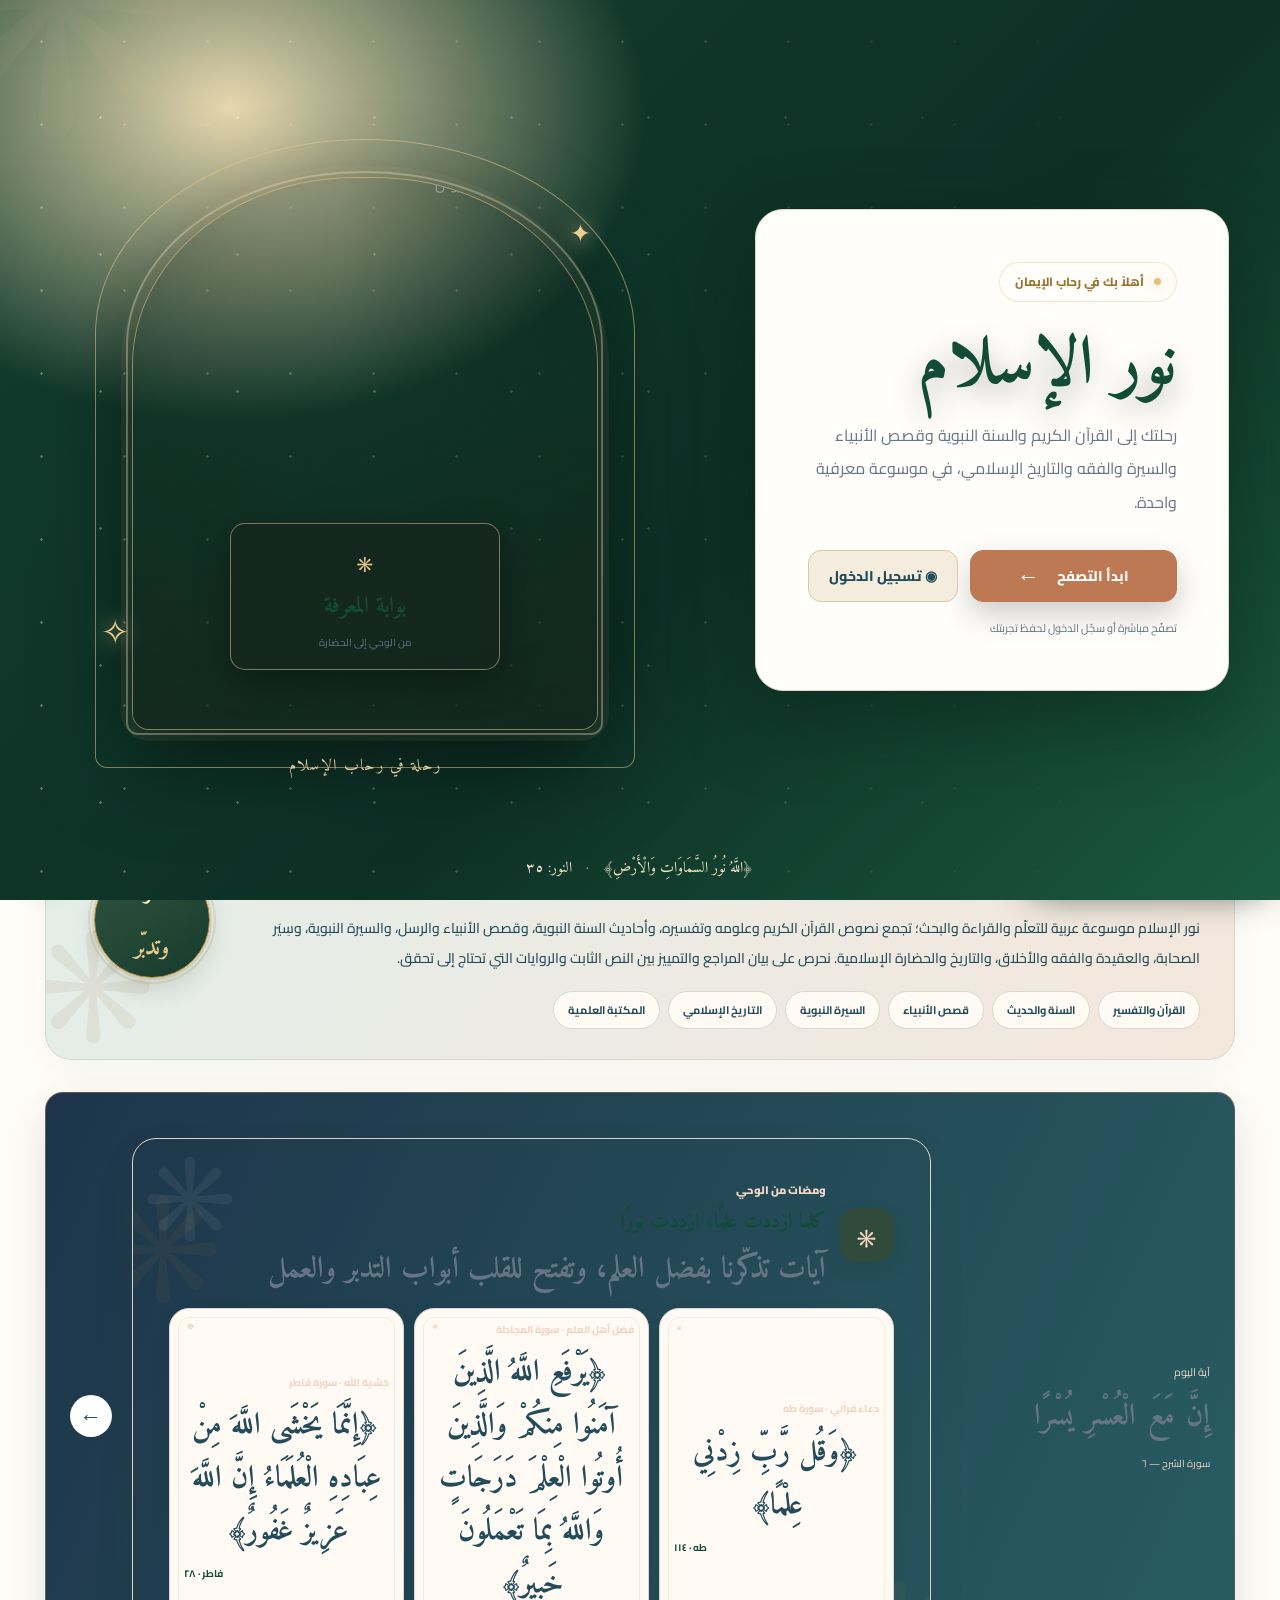
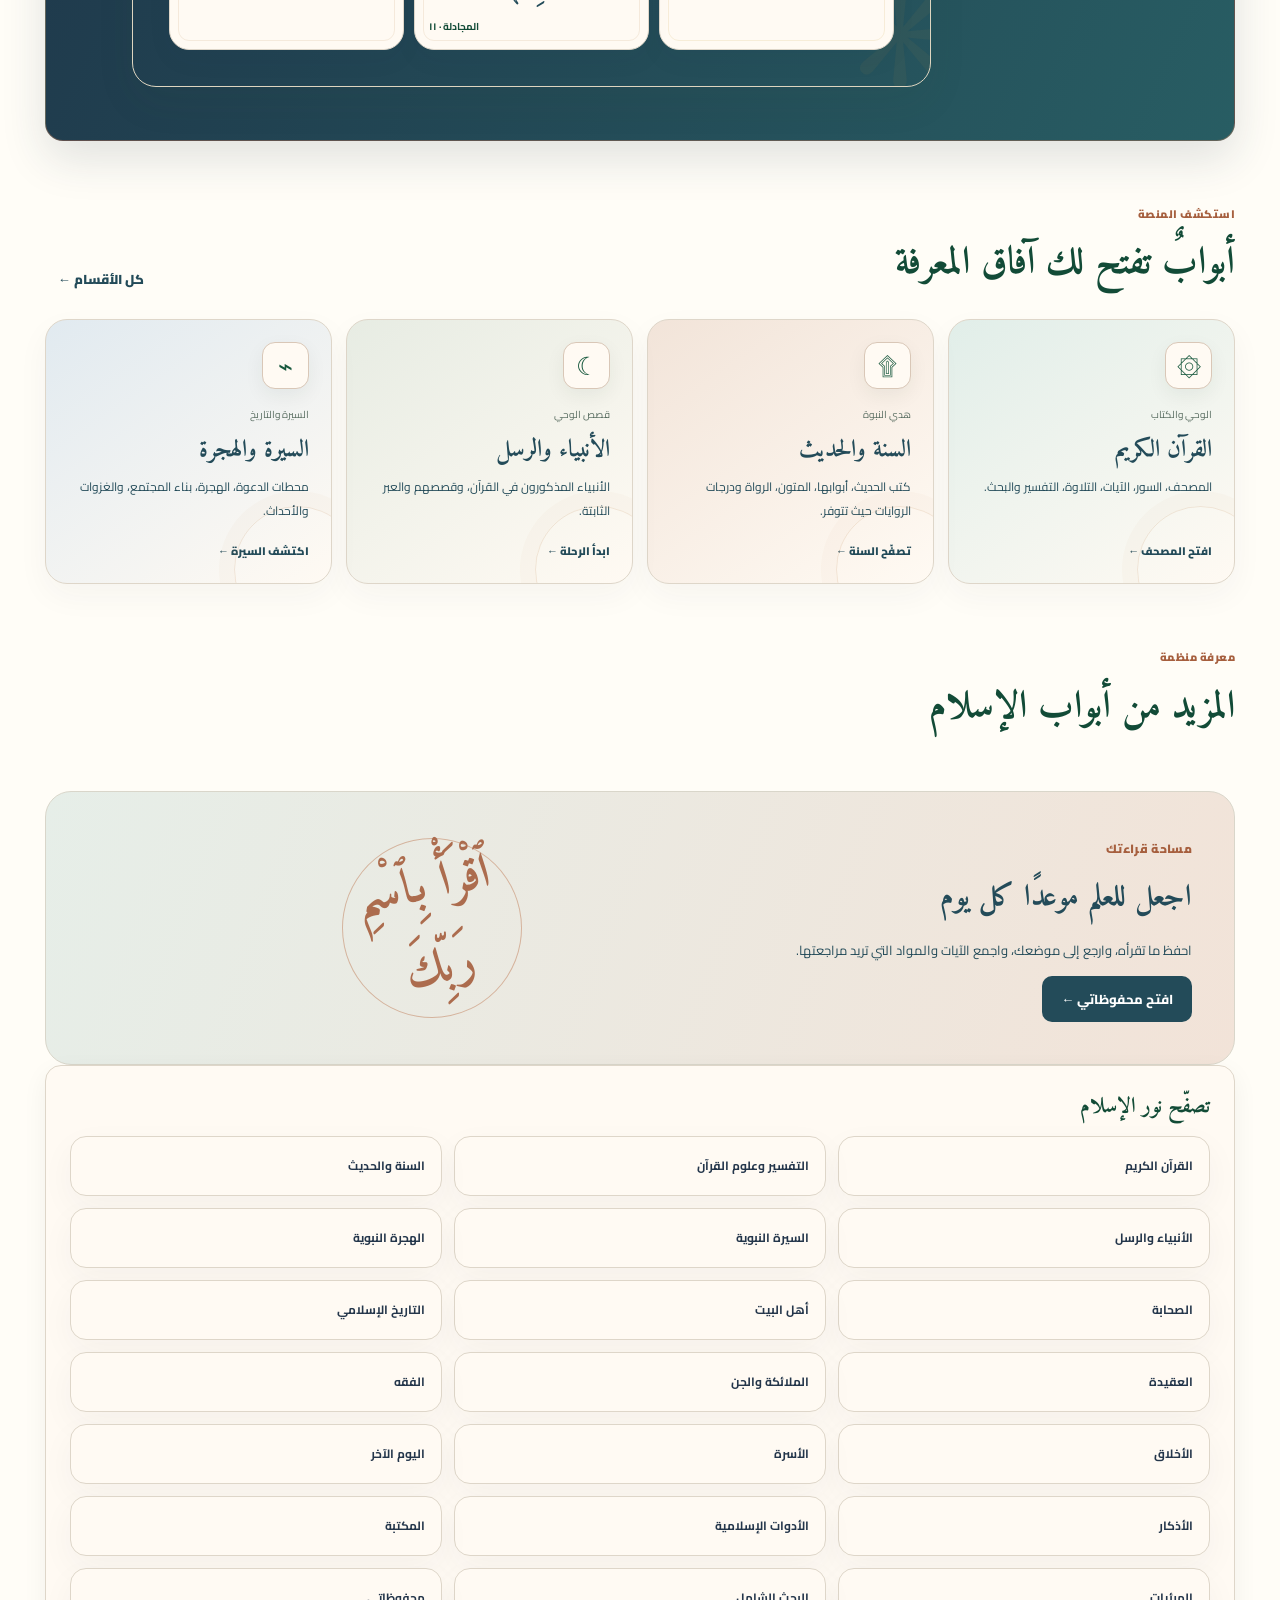
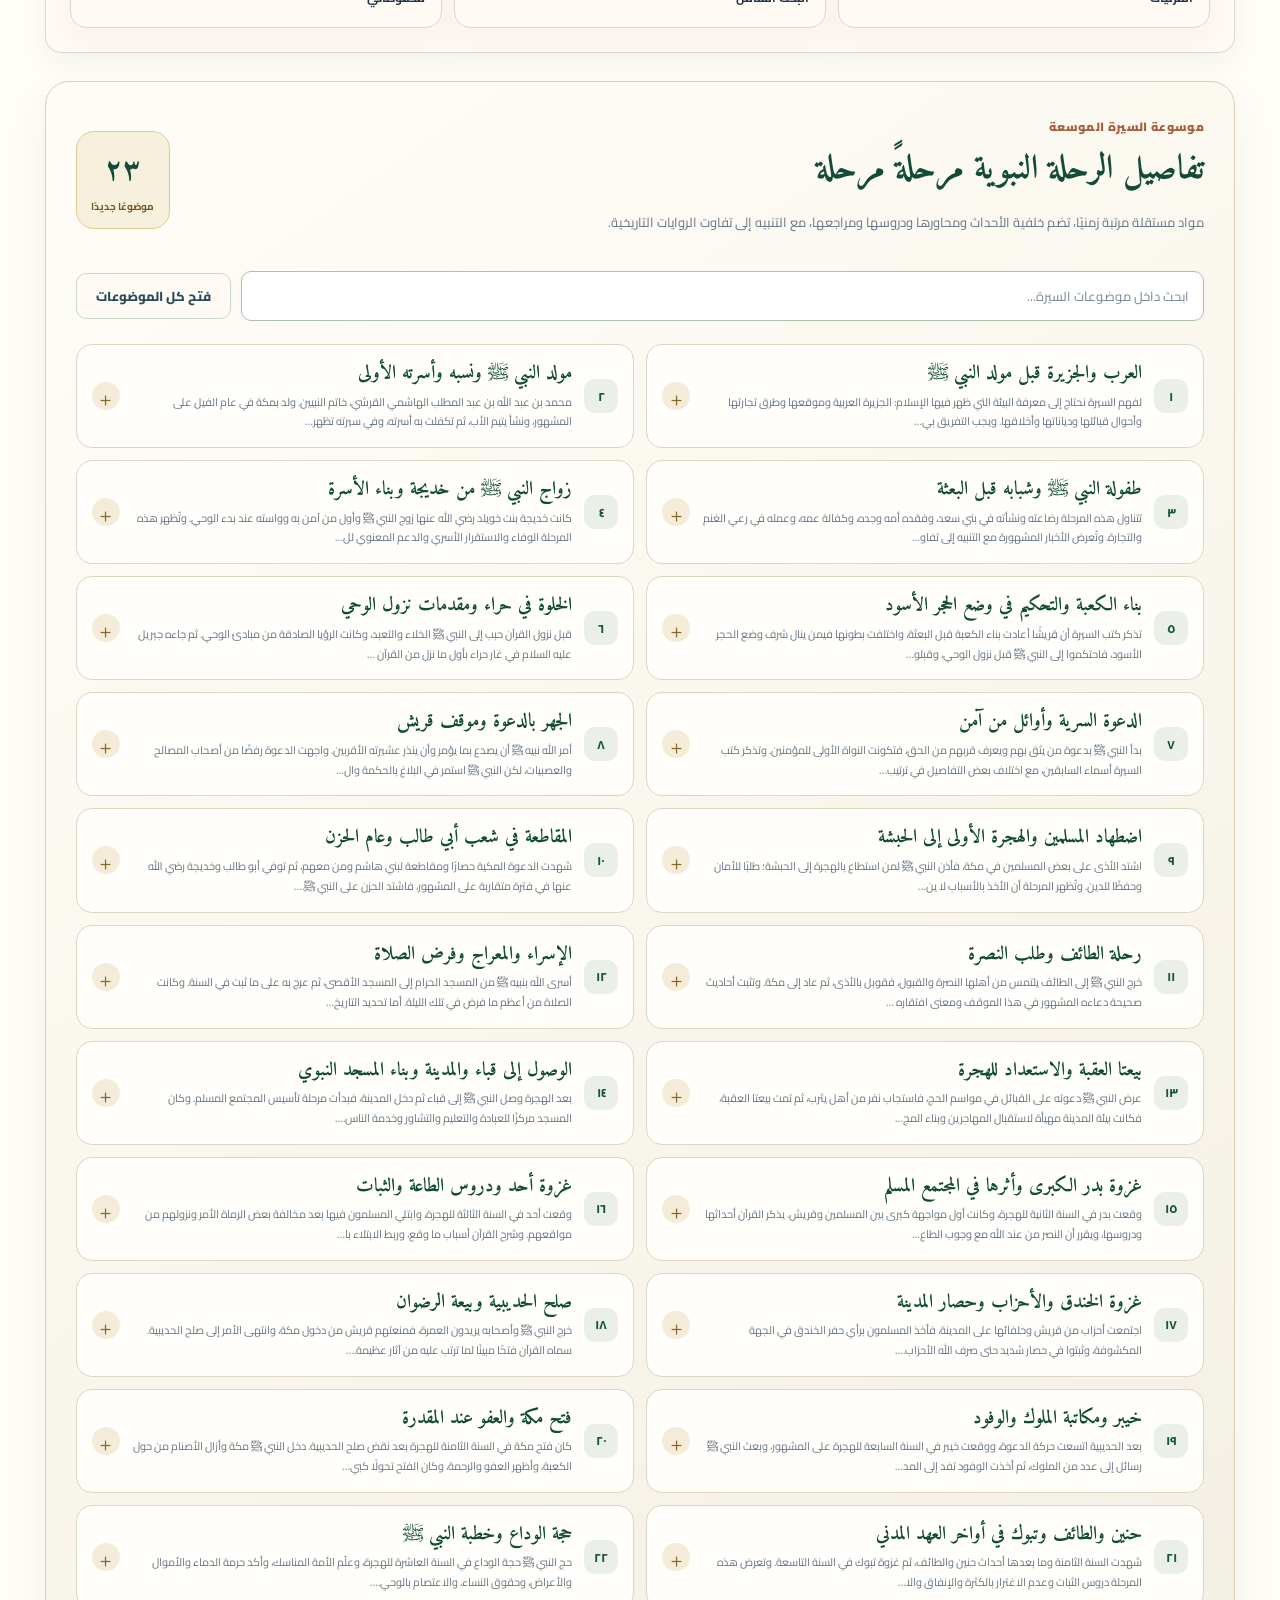
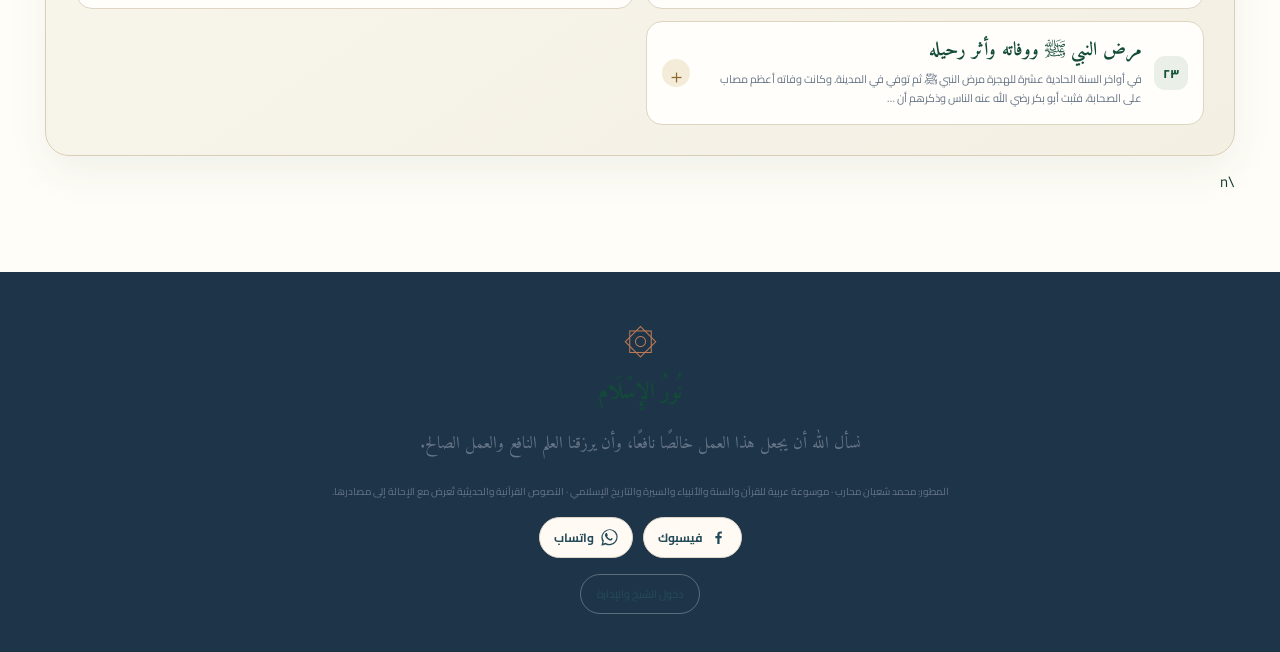
==== commit cac5fa3d: "Apply Noor Islam visual redesign v96" ====
--- a/index.html
+++ b/index.html
@@ -33,7 +33,7 @@
 <link rel="stylesheet" href="./style.css?v=83"><link rel="stylesheet" href="./noor-modern.css?v=83"><link rel="stylesheet" href="./noor-polish.css?v=83"><link rel="stylesheet" href="./noor-login-experience.css?v=79"><link rel="stylesheet" href="./noor-help-dock.css?v=80"><link rel="stylesheet" href="./noor-theme-contrast.css?v=82">
 <link rel="stylesheet" href="./noor-one-style.css?v=84"><link rel="stylesheet" href="./noor-editorial-v86.css?v=86">
 <link rel="stylesheet" href="./noor-ornate-v87.css?v=87"><link rel="stylesheet" href="./noor-gateway-v88.css?v=88"><link rel="stylesheet" href="./noor-finish-v89.css?v=89"><link rel="stylesheet" href="./noor-professional-v91.css?v=91"><link rel="stylesheet" href="./noor-colors-v92.css?v=92"><link rel="stylesheet" href="./noor-assistant-visibility-v93.css?v=93">
-<link rel="stylesheet" href="./noor-seerah-journey-v94.css?v=94"><link rel="stylesheet" href="./noor-contrast-fix-v95.css?v=95"></head>
+<link rel="stylesheet" href="./noor-seerah-journey-v94.css?v=94"><link rel="stylesheet" href="./noor-contrast-fix-v95.css?v=95"><link rel="stylesheet" href="./noor-redesign-v96.css?v=96"></head>
 <body>
 <section id="noorWelcome" class="noor-welcome" aria-label="الترحيب بنور الإسلام"><div class="welcome-stars" aria-hidden="true"></div><div class="welcome-layout"><div class="welcome-card" id="welcomeCard"><span class="welcome-kicker"><i></i> أهلاً بك في رحاب الإيمان</span><div class="welcome-emblem" aria-hidden="true">۞</div><h1>نور الإسلام</h1><p>رحلتك إلى القرآن الكريم والسنة النبوية وقصص الأنبياء والسيرة والفقه والتاريخ الإسلامي، في موسوعة معرفية واحدة.</p><div class="welcome-actions"><button class="welcome-start" id="welcomeStart" type="button">ابدأ التصفح <span aria-hidden="true">←</span></button><button class="welcome-login" id="welcomeLogin" type="button">◉ تسجيل الدخول</button></div><small class="welcome-note">تصفّح مباشرة أو سجّل الدخول لحفظ تجربتك</small></div><div class="welcome-moon-stage welcome-portal-stage" role="img" aria-label="بوابة إسلامية مضيئة تفتح على معلم إسلامي تاريخي"><div class="portal-photo-wrap"><img class="welcome-portal-photo" src="https://commons.wikimedia.org/wiki/Special:FilePath/Great_Mosque_of_Kairouan.jpg?width=1800" alt="الجامع الكبير في القيروان" fetchpriority="high"><div class="portal-photo-shade"></div></div><div class="portal-arch portal-arch-outer" aria-hidden="true"></div><div class="portal-arch portal-arch-inner" aria-hidden="true"></div><div class="portal-inscription"><span>۞</span><b>بوابة المعرفة</b><small>من الوحي إلى الحضارة</small></div><span class="portal-star portal-star-one" aria-hidden="true">✦</span><span class="portal-star portal-star-two" aria-hidden="true">✧</span><span class="portal-caption">رحلة في رحاب الإسلام</span></div></div><div class="welcome-bottom">﴿اللَّهُ نُورُ السَّمَاوَاتِ وَالْأَرْضِ﴾ <span>·</span> النور: ٣٥</div></section>
 <div class="ambient ambient-a"></div><div class="ambient ambient-b"></div>
--- a/noor-redesign-v96.css
+++ b/noor-redesign-v96.css
@@ -0,0 +1,125 @@
+/* NOOR ISLAM v96 — new visual identity and homepage composition. Content and behavior preserved. */
+:root{
+ --bg:#f5f0e8;--paper:#fffaf3;--ink:#24364b;--muted:#687787;--line:#ded6c9;
+ --green:#234b59;--green2:#367b78;--mint:#e3eeea;--gold:#bd7954;--gold2:#f1dfd1;
+ --noor-ink:#24364b;--noor-muted:#687787;--noor-paper:#fffaf3;--noor-line:#ded6c9;--noor-gold:#bd7954;
+ --shadow:0 18px 55px #24364b12;--radius:24px;color-scheme:light
+}
+html,body{background:#f5f0e8!important;color:#24364b}
+body:not(.dark){background:radial-gradient(ellipse at 12% 0%,#e7eeea 0,transparent 34%),radial-gradient(ellipse at 94% 22%,#f0e1d5 0,transparent 28%),#f5f0e8!important;color:#24364b!important}
+body:not(.dark) :is(main,.page){background:transparent!important}
+body:not(.dark) :is(.panel,.content-card,.person-card,.timeline-item,.history-card,.history-expanded,.seerah-detail,.seerah-chapter,.seerah-expanded,.heritage-card,.heritage-book-card,.dynasty-card,.prophet-art-card,.game-card,.game-stage,.media-card,.media-feed-item,.library-visual-card,.quran-main,.quran-side,.hadith-main,.hadith-side,#lessonReader,.category-card,.category-item){background:#fffaf3!important;color:#24364b!important;border-color:#ded6c9!important;box-shadow:0 12px 34px #24364b0b}
+body:not(.dark) :is(h1,h2,h3,h4,h5,h6,b,strong,.title,.panel-title,.card-title){color:#234b59!important}
+body:not(.dark) :is(p,li,dd,dt,label,small,.muted,.hint,.description,.subtitle,.meta,.caption,.helper-text,.source-note,.ref,.loading,.empty-state,.page-head p,.panel p,.content-card p,.person-card p,.timeline-item p){color:#657486!important}
+body:not(.dark) :is(.eyebrow,.kicker,.badge-label,.section-label,.book-kicker,.book-kind){color:#a65f3e!important}
+body:not(.dark) :is(button,a,.btn,.mini-btn,.icon-btn,.menu-btn,.account-top-btn,.text-link,.category-item,.surah-item,.media-filter,.library-category-chip,.game-option,.game-answer,.book-button){color:#234b59!important}
+body:not(.dark) :is(.icon-btn,.menu-btn,.account-top-btn,.mini-btn,.game-option,.game-answer,.book-button,.library-category-chip,.media-filter){background:#edf2ef!important;border-color:#d0ddd7!important}
+body:not(.dark) :is(input,textarea,select,.field){background:#fffdf9!important;color:#24364b!important;border-color:#cfc7bb!important}
+body:not(.dark) :is(input,textarea,select)::placeholder{color:#788594!important;opacity:1!important}
+body:not(.dark) :is(.btn-gold,.welcome-start){background:#bd7954!important;color:white!important;border-color:#bd7954!important}
+body:not(.dark) .btn-dark{background:#234b59!important;color:#fff!important}
+body:not(.dark) .btn-glass,body:not(.dark) .btn-outline{background:#fffaf3!important;color:#234b59!important;border-color:#c9d5d0!important}
+body:not(.dark) footer{background:#1e3549!important;color:#f8f1e8!important}
+body:not(.dark) .topbar{background:#fffaf3ed!important;border-color:#ded6c9!important;box-shadow:0 5px 24px #24364b08}
+body:not(.dark) .brand-mark{background:linear-gradient(145deg,#234b59,#367b78)!important;color:#f5dfd0!important}
+body:not(.dark) .desktop-nav button:hover,body:not(.dark) .desktop-nav button.active{background:#e3eeea!important;color:#234b59!important}
+body:not(.dark) .drawer{background:#fffaf3!important;color:#24364b!important}
+body:not(.dark) .drawer-group button:hover{background:#e3eeea!important}
+body:not(.dark) .hero-copy h1{color:#24364b!important}
+body:not(.dark) .hero-copy h1 em{color:#a65f3e!important}
+body:not(.dark) .hero-art:before{background:radial-gradient(circle,#dce9e3 0,#dce9e380 48%,transparent 73%)!important}
+body:not(.dark) .welcome-strip{background:linear-gradient(115deg,#1e3549,#285d63)!important;color:#fff!important;border:1px solid #bd795466!important;box-shadow:0 18px 45px #1e354922!important}
+body:not(.dark) .welcome-strip :is(small,span){color:#f0d6c4!important}
+body:not(.dark) .quran-calligraphy{color:#fff!important}
+body:not(.dark) .noor-knowledge-intro{background:linear-gradient(120deg,#e4eeea,#f4e7dc)!important;border:1px solid #d6d9cf!important;border-radius:26px!important;box-shadow:0 14px 36px #24364b0b}
+body:not(.dark) .noor-knowledge-intro :is(h2,p){color:#234b59!important}
+body:not(.dark) .noor-knowledge-links a{background:#fffaf3!important;color:#234b59!important;border:1px solid #d8d9d0!important;border-radius:999px!important}
+body:not(.dark) .noor-inspiration{background:transparent!important}
+body:not(.dark) .noor-verse-card{background:#fffaf3!important;border:1px solid #ded6c9!important;border-radius:20px!important;box-shadow:0 10px 28px #24364b0a}
+body:not(.dark) .noor-verse-card p{color:#234b59!important}
+body:not(.dark) .feature{border:1px solid #ded6c9!important;border-radius:22px!important;box-shadow:0 12px 32px #24364b0b!important}
+body:not(.dark) .feature-quran{background:linear-gradient(145deg,#e1eee9,#fffaf3)!important}
+body:not(.dark) .feature-hadith{background:linear-gradient(145deg,#f2e4d9,#fffaf3)!important}
+body:not(.dark) .feature-history{background:linear-gradient(145deg,#e7ece3,#fffaf3)!important}
+body:not(.dark) .feature-library{background:linear-gradient(145deg,#e1eaf0,#fffaf3)!important}
+body:not(.dark) .feature-icon{background:#fffaf3!important;color:#a65f3e!important;border:1px solid #d9c7b7!important}
+body:not(.dark) .feature :is(b,p,.feature-link){color:#234b59!important}
+body:not(.dark) .category-item{background:#fffaf3!important;border:1px solid #ded6c9!important;border-radius:16px!important}
+body:not(.dark) .category-item span{color:#a65f3e!important}
+body:not(.dark) .home-bottom{background:linear-gradient(110deg,#e6eee8,#f2e3d8)!important;border:1px solid #d9d6ca!important;border-radius:26px!important}
+body:not(.dark) .home-bottom :is(h2,p){color:#234b59!important}
+body:not(.dark) .home-ornament{color:#a65f3e!important;border-color:#bd795488!important}
+body.dark{
+ color-scheme:dark!important;--bg:#142332;--paper:#1c3040;--ink:#f1eee8;--muted:#c1cbd1;--line:#3b5260;
+ --green:#b8d8d0;--green2:#8bc4bb;--mint:#263f4b;--gold:#e1a27d;--gold2:#4a3934;
+ --noor-ink:#f1eee8;--noor-muted:#c1cbd1;--noor-paper:#1c3040;--noor-line:#3b5260;--noor-gold:#e1a27d
+}
+body.dark,body.dark main,body.dark .page{background:#142332!important;color:#f1eee8!important}
+body.dark :is(.panel,.content-card,.person-card,.timeline-item,.history-card,.history-expanded,.seerah-detail,.seerah-chapter,.seerah-expanded,.heritage-card,.heritage-book-card,.dynasty-card,.prophet-art-card,.game-card,.game-stage,.media-card,.media-feed-item,.library-visual-card,.quran-main,.quran-side,.hadith-main,.hadith-side,#lessonReader,.category-card,.category-item){background:#1c3040!important;color:#f1eee8!important;border-color:#3b5260!important}
+body.dark :is(h1,h2,h3,h4,h5,h6,b,strong,.title,.panel-title,.card-title){color:#e1b18e!important}
+body.dark :is(p,li,dd,dt,label,small,.muted,.hint,.description,.subtitle,.meta,.caption,.helper-text,.source-note,.ref,.loading,.empty-state,.page-head p,.panel p,.content-card p,.person-card p,.timeline-item p){color:#c6d0d6!important}
+body.dark :is(.eyebrow,.kicker,.badge-label,.section-label,.book-kicker,.book-kind){color:#e1a27d!important}
+body.dark :is(button,a,.btn,.mini-btn,.icon-btn,.menu-btn,.account-top-btn,.text-link,.category-item,.surah-item,.media-filter,.library-category-chip,.game-option,.game-answer,.book-button){color:#e1b18e!important}
+body.dark :is(.icon-btn,.menu-btn,.account-top-btn,.mini-btn,.game-option,.game-answer,.book-button,.library-category-chip,.media-filter){background:#263f4b!important;border-color:#49616c!important}
+body.dark :is(input,textarea,select,.field){background:#142332!important;color:#f1eee8!important;border-color:#49616c!important}
+body.dark :is(input,textarea,select)::placeholder{color:#aebdc5!important;opacity:1!important}
+body.dark :is(.btn-gold,.welcome-start){background:#d48b68!important;color:#172b37!important;border-color:#d48b68!important}
+body.dark .btn-dark{background:#d8e9e2!important;color:#183345!important}
+body.dark .btn-glass,body.dark .btn-outline{background:#263f4b!important;color:#e1b18e!important;border-color:#49616c!important}
+body.dark .topbar{background:#142332ed!important;border-color:#3b5260!important}
+body.dark .brand-mark{background:linear-gradient(145deg,#367b78,#234b59)!important;color:#fff0e3!important}
+body.dark .drawer{background:#1c3040!important;color:#f1eee8!important}
+body.dark .hero-copy h1{color:#f1eee8!important}
+body.dark .hero-copy h1 em{color:#e1a27d!important}
+body.dark .welcome-strip{background:linear-gradient(115deg,#1b3042,#24565d)!important;color:#fff!important;border:1px solid #bd795566!important}
+body.dark .welcome-strip :is(small,span,.quran-calligraphy){color:#f3ddcd!important}
+body.dark .noor-knowledge-intro{background:linear-gradient(120deg,#203d43,#3a3338)!important;border:1px solid #49616c!important}
+body.dark .noor-knowledge-intro :is(h2,p){color:#f1eee8!important}
+body.dark .noor-knowledge-links a{background:#263f4b!important;color:#f1eee8!important;border-color:#49616c!important}
+body.dark .noor-verse-card{background:#1c3040!important;border-color:#3b5260!important}
+body.dark .noor-verse-card p{color:#f1eee8!important}
+body.dark .feature{border-color:#3b5260!important}
+body.dark .feature-quran{background:linear-gradient(145deg,#24453f,#1c3040)!important}
+body.dark .feature-hadith{background:linear-gradient(145deg,#493a35,#1c3040)!important}
+body.dark .feature-history{background:linear-gradient(145deg,#34463c,#1c3040)!important}
+body.dark .feature-library{background:linear-gradient(145deg,#2a4250,#1c3040)!important}
+body.dark .feature-icon{background:#263f4b!important;color:#e1a27d!important;border-color:#49616c!important}
+body.dark .feature :is(b,p,.feature-link){color:#f1eee8!important}
+body.dark .category-item{background:#1c3040!important;border-color:#3b5260!important}
+body.dark .category-item span{color:#e1a27d!important}
+body.dark .home-bottom{background:linear-gradient(110deg,#203d43,#3a3338)!important;border-color:#49616c!important}
+body.dark .home-bottom :is(h2,p){color:#f1eee8!important}
+body.dark .home-ornament{color:#e1a27d!important;border-color:#bd795588!important}
+body.dark footer{background:#0d1a27!important;color:#f1eee8!important}
+.topbar{backdrop-filter:blur(18px);z-index:30}
+#home .hero-grid{min-height:470px;gap:clamp(24px,4vw,64px);padding:28px clamp(18px,3vw,42px) 34px;border-radius:32px;background:linear-gradient(115deg,#e5eee8 0%,#f7eee5 56%,#f5f0e8 100%);border:1px solid #ded6c9;box-shadow:0 22px 55px #24364b0b;overflow:hidden}
+#home .hero-copy{position:relative;z-index:1}
+#home .hero-copy h1{font-size:clamp(40px,5vw,68px);line-height:1.3;margin-top:14px}
+#home .hero-art{height:390px}
+#home .hero-photo-scene{border-radius:48% 48% 22px 22px;overflow:hidden;box-shadow:0 20px 50px #24364b22;border:7px solid #fffaf3;outline:1px solid #bd795466}
+#home .hero-photo-scene:before{display:none}
+#home .hero-real-photo{width:100%;height:100%;object-fit:cover;filter:saturate(.82) contrast(1.04)}
+#home .section-heading{margin:44px 0 18px}
+#home .feature-grid{gap:18px}
+#home .feature{min-height:235px;padding:24px}
+#home .category-grid{gap:12px}
+#home .home-bottom{margin-top:42px}
+#home .welcome-strip{display:grid;grid-template-columns:minmax(160px,.65fr) minmax(0,2fr) auto;align-items:center;gap:20px;padding:24px 28px;margin:30px 0 0}
+#home .noor-inspiration{min-width:0}
+#home .noor-inspiration-heading{display:flex;align-items:center;gap:14px;margin:0 0 12px}
+#home .noor-inspiration-heading>span{font-size:32px;color:#e1b18e}
+#home .noor-inspiration-heading h2{margin:0;font:600 21px Amiri;color:inherit}
+#home .noor-inspiration-heading p{margin:3px 0 0;font-size:11px;color:inherit}
+#home .noor-verse-grid{display:grid;grid-template-columns:repeat(3,minmax(0,1fr));gap:10px}
+#home .noor-verse-card{padding:12px 14px;min-height:120px}
+#home .noor-verse-card p{font:18px/1.9 Amiri;margin:7px 0}
+#home .round-arrow{width:42px;height:42px}
+#home .noor-knowledge-intro{margin-top:24px;padding:30px 34px}
+#home .noor-knowledge-intro h2{font:600 clamp(24px,3vw,34px) Amiri;margin:7px 0}
+#home .noor-knowledge-intro p{line-height:2.15;max-width:930px}
+#home .noor-knowledge-links{display:flex;flex-wrap:wrap;gap:8px;margin-top:17px}
+#home .noor-knowledge-links a{padding:8px 14px;text-decoration:none;font-size:11px;font-weight:700}
+#home .feature-grid .feature{min-width:0}
+@media(max-width:1000px){#home .hero-grid{min-height:0;grid-template-columns:1fr  .85fr}#home .hero-art{height:330px}#home .welcome-strip{grid-template-columns:1fr}#home .round-arrow{display:none}}
+@media(max-width:720px){#home .hero-grid{grid-template-columns:1fr;padding:24px 18px 20px;gap:10px;border-radius:24px}#home .hero-art{height:260px;order:-1;border-radius:22px}#home .hero-copy h1{font-size:clamp(36px,10vw,50px)}#home .hero-copy>p{font-size:13px}#home .hero-trust{gap:8px}#home .welcome-strip{padding:19px 16px;gap:14px}#home .noor-verse-grid{grid-template-columns:1fr}#home .noor-verse-card{min-height:0}#home .noor-knowledge-intro{padding:23px 19px}#home .feature-grid{grid-template-columns:repeat(2,minmax(0,1fr));gap:10px}#home .feature{min-height:220px;padding:16px}#home .feature p{font-size:11px}#home .category-grid{grid-template-columns:repeat(2,minmax(0,1fr))}#home .home-bottom{padding:23px 19px}#home .home-ornament{width:110px;height:110px;font-size:24px}}
+@media(max-width:420px){#home .feature-grid,#home .category-grid{grid-template-columns:1fr}#home .hero-art{height:220px}#home .hero-cta .btn{width:100%}}
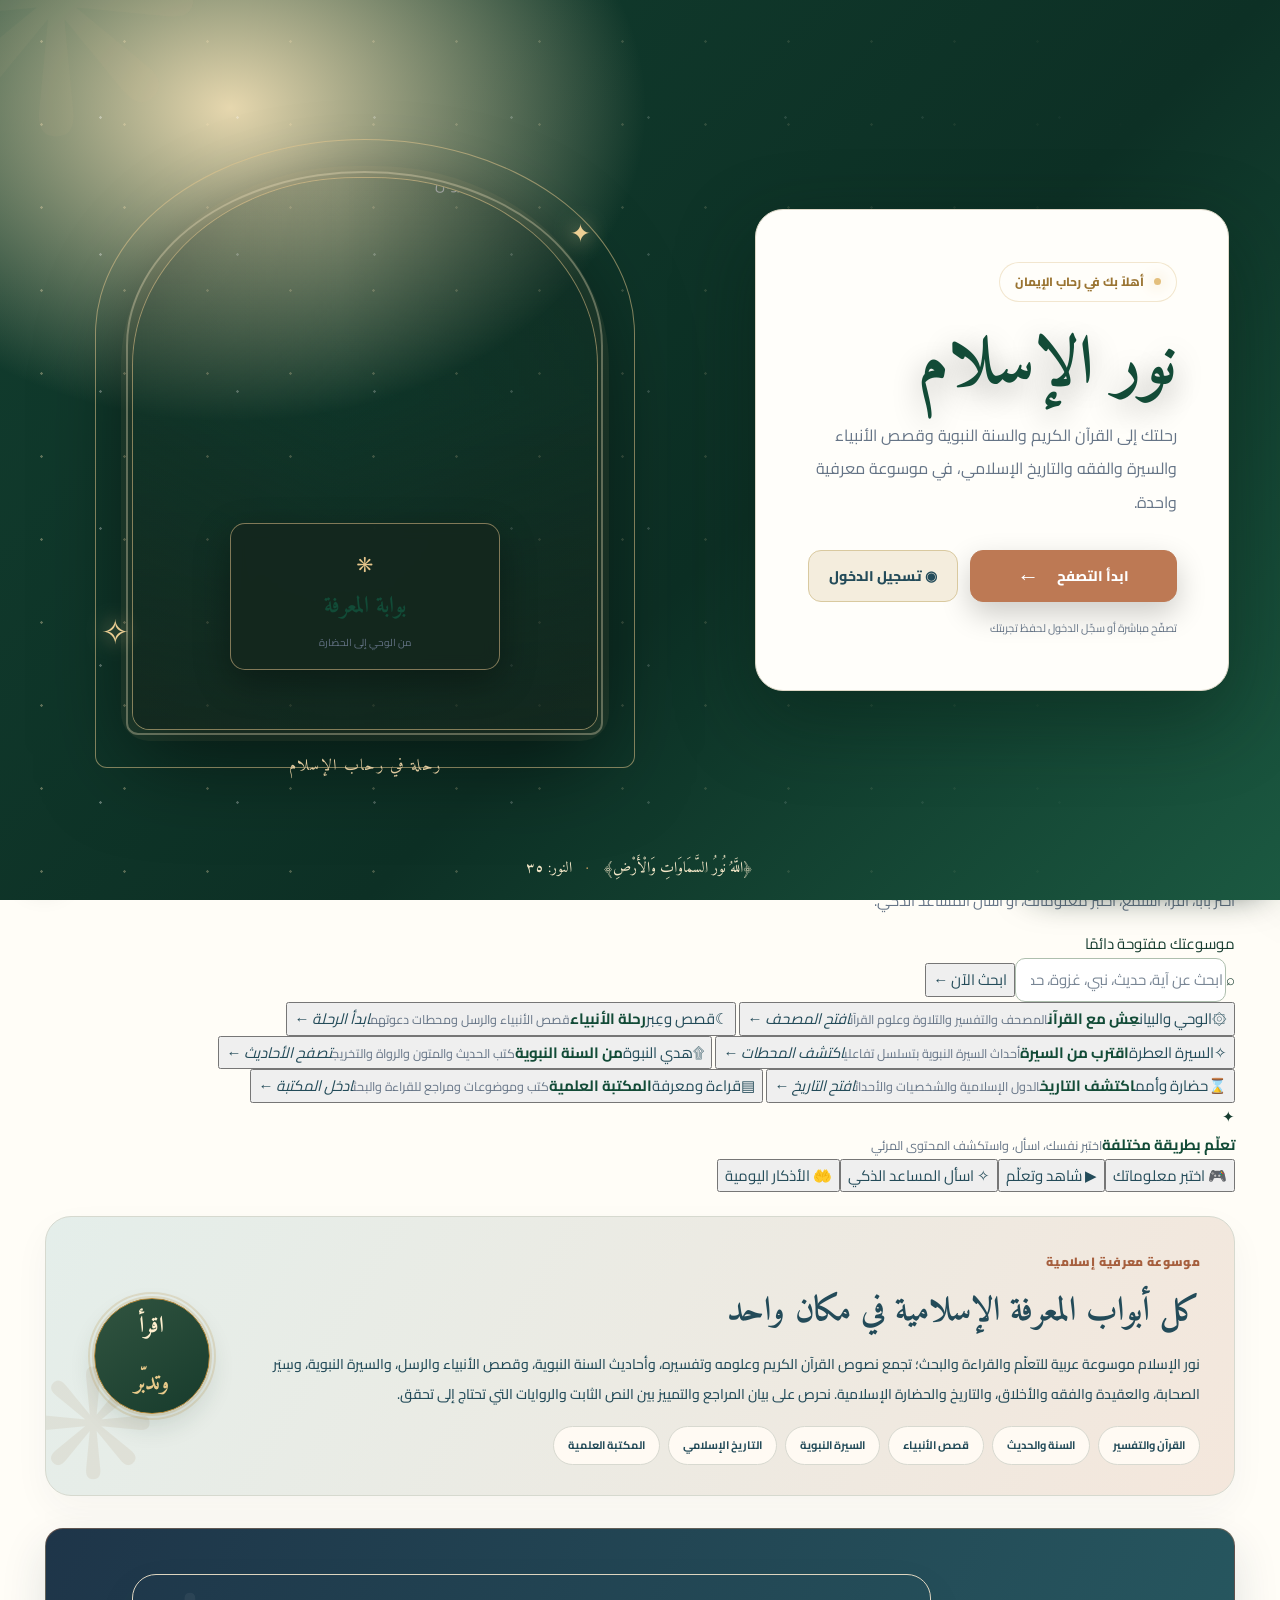
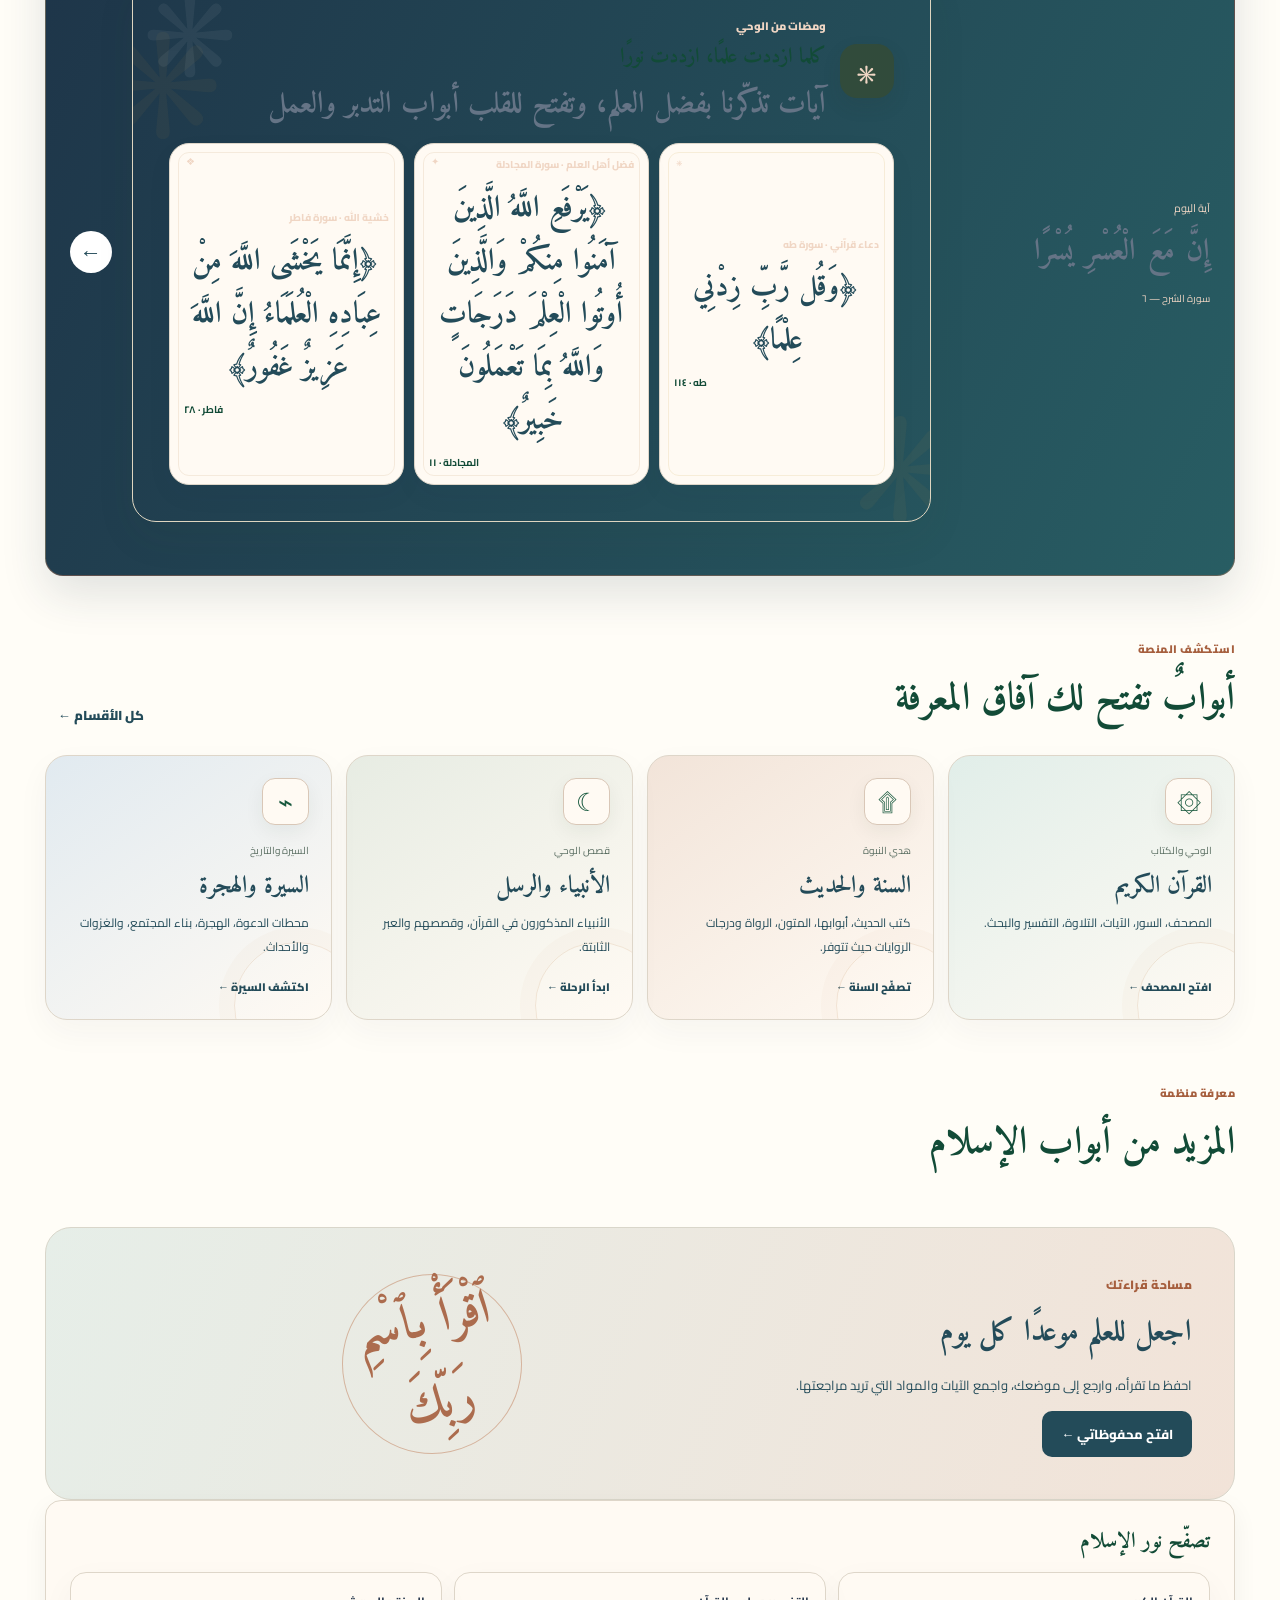
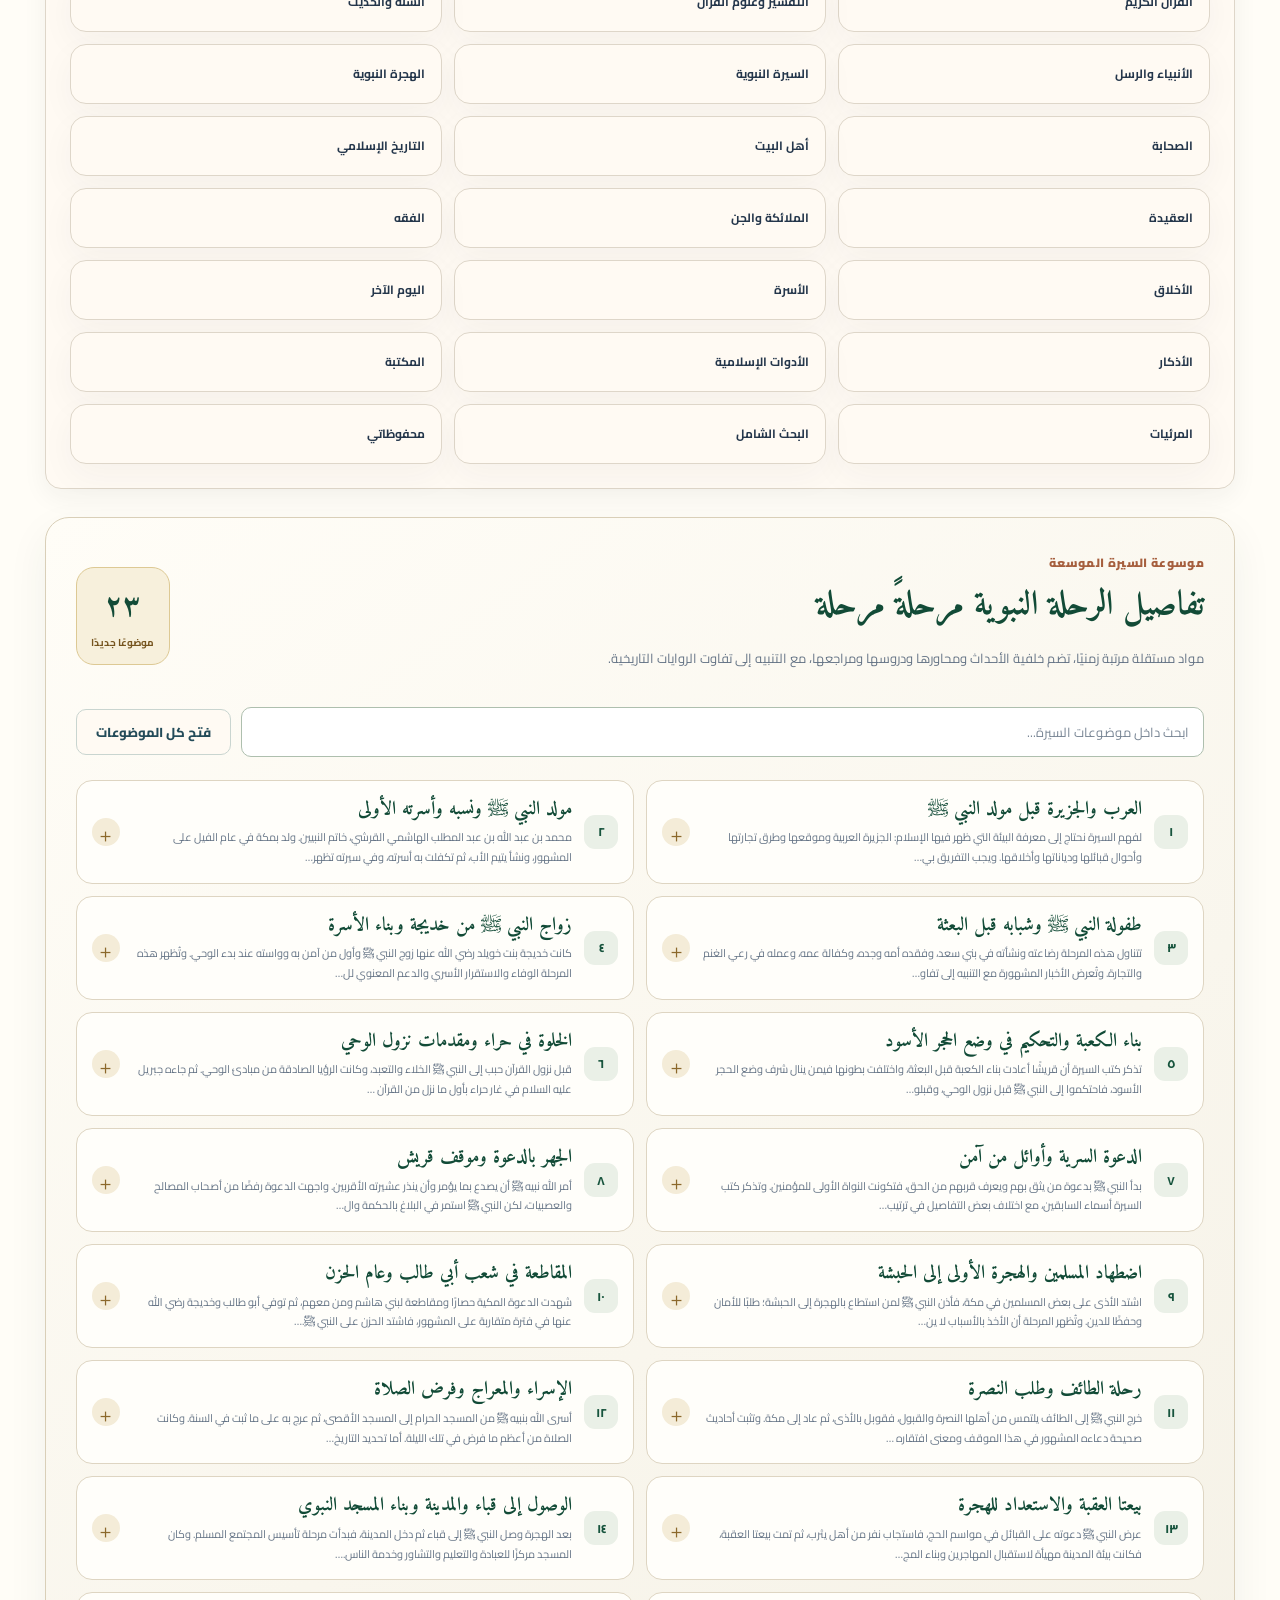
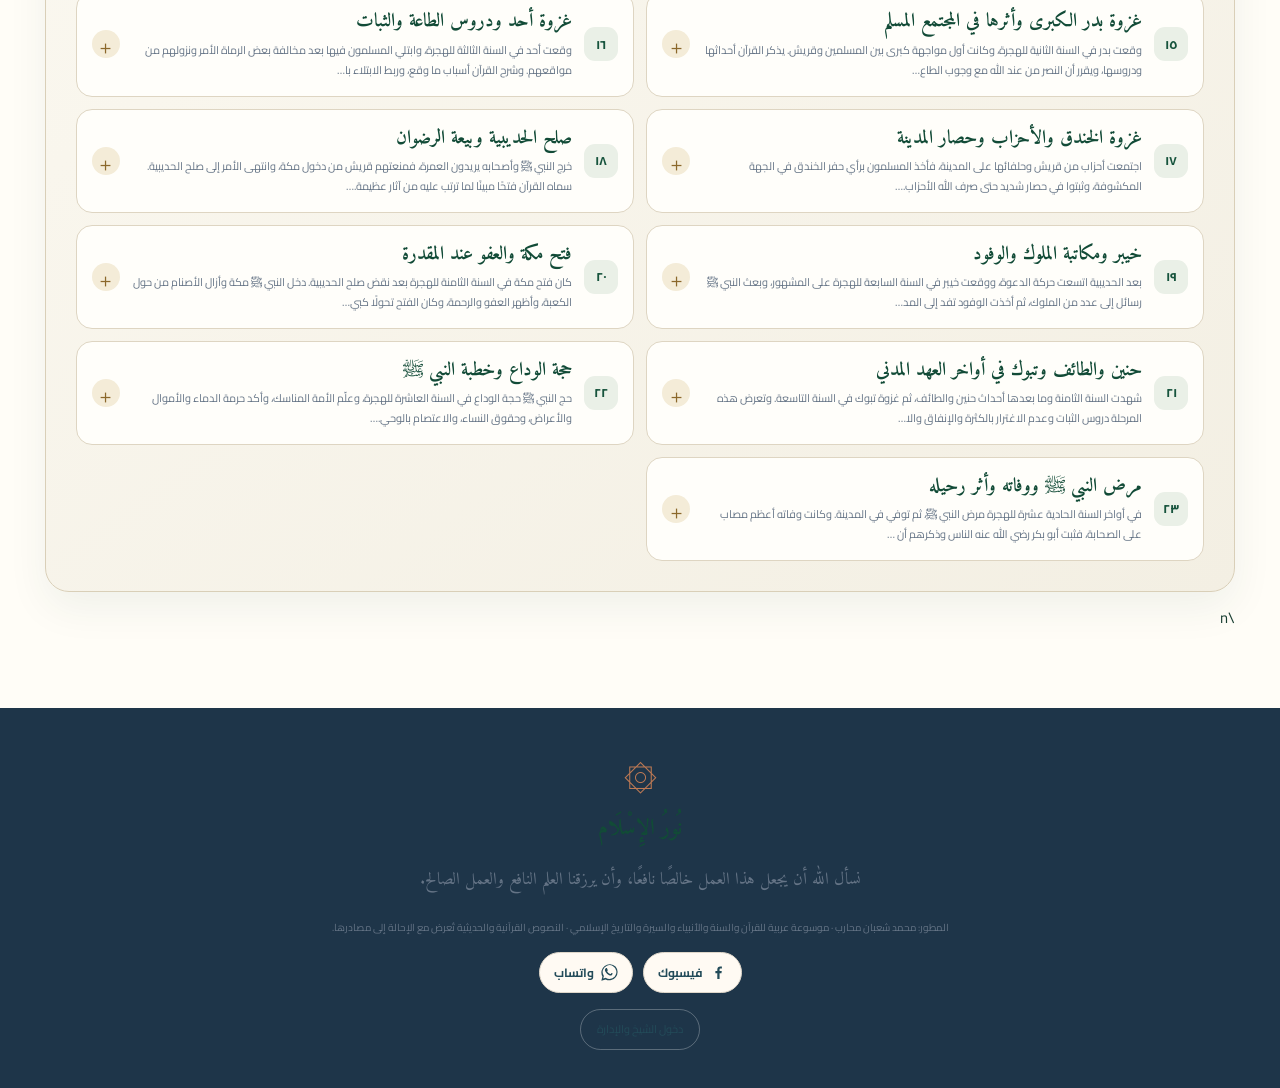
==== commit 8235a880: "Add immersive interactive discovery hub to Noor Islam homepage v97" ====
--- a/index.html
+++ b/index.html
@@ -59,6 +59,19 @@
    <img class="hero-real-photo" src="https://commons.wikimedia.org/wiki/Special:FilePath/Great_Mosque_of_Kairouan.jpg?width=1400" alt="الجامع الكبير في القيروان" fetchpriority="high">
   </div>
  </div>
+ <section class="noor-command-center" aria-label="مركز اكتشاف نور الإسلام">
+  <div class="noor-command-head"><div><span class="eyebrow">ابدأ رحلتك من هنا</span><h2>ماذا تحب أن تكتشف اليوم؟</h2><p>اختر بابًا، اقرأ، استمع، اختبر معلوماتك، أو اسأل المساعد الذكي.</p></div><div class="noor-live-mark"><i></i> موسوعتك مفتوحة دائمًا</div></div>
+  <div class="noor-home-search"><span>⌕</span><input id="homeSearchInput" type="search" placeholder="ابحث عن آية، حديث، نبي، غزوة، حكم شرعي أو موضوع..." aria-label="ابحث في الموسوعة"><button id="homeSearchGo" type="button">ابحث الآن ←</button></div>
+  <div class="noor-path-grid">
+   <button class="noor-path-card path-quran" data-go="quran"><span class="path-symbol">۞</span><span class="path-tag">الوحي والبيان</span><b>عِش مع القرآن</b><small>المصحف والتفسير والتلاوة وعلوم القرآن</small><i>افتح المصحف ←</i></button>
+   <button class="noor-path-card path-prophets" data-go="prophets"><span class="path-symbol">☾</span><span class="path-tag">قصص وعِبر</span><b>رحلة الأنبياء</b><small>قصص الأنبياء والرسل ومحطات دعوتهم</small><i>ابدأ الرحلة ←</i></button>
+   <button class="noor-path-card path-seerah" data-go="seerah"><span class="path-symbol">✧</span><span class="path-tag">السيرة العطرة</span><b>اقترب من السيرة</b><small>أحداث السيرة النبوية بتسلسل تفاعلي</small><i>اكتشف المحطات ←</i></button>
+   <button class="noor-path-card path-hadith" data-go="hadith"><span class="path-symbol">۩</span><span class="path-tag">هدي النبوة</span><b>من السنة النبوية</b><small>كتب الحديث والمتون والرواة والتخريج</small><i>تصفح الأحاديث ←</i></button>
+   <button class="noor-path-card path-history" data-go="history"><span class="path-symbol">⌛</span><span class="path-tag">حضارة وأمم</span><b>اكتشف التاريخ</b><small>الدول الإسلامية والشخصيات والأحداث</small><i>افتح التاريخ ←</i></button>
+   <button class="noor-path-card path-library" data-go="library"><span class="path-symbol">▤</span><span class="path-tag">قراءة ومعرفة</span><b>المكتبة العلمية</b><small>كتب وموضوعات ومراجع للقراءة والبحث</small><i>ادخل المكتبة ←</i></button>
+  </div>
+  <div class="noor-interactive-bar"><div><span class="interactive-icon">✦</span><div><b>تعلّم بطريقة مختلفة</b><small>اختبر نفسك، اسأل، واستكشف المحتوى المرئي</small></div></div><div class="noor-interactive-actions"><button data-go="games">🎮 اختبر معلوماتك</button><button data-go="media">▶ شاهد وتعلّم</button><button data-go="ai-assistant">✧ اسأل المساعد الذكي</button><button data-go="adhkar">🤲 الأذكار اليومية</button></div></div>
+ </section>
  <section class="noor-knowledge-intro" aria-labelledby="noorKnowledgeTitle"><div class="noor-knowledge-copy"><span class="eyebrow">موسوعة معرفية إسلامية</span><h2 id="noorKnowledgeTitle">كل أبواب المعرفة الإسلامية في مكان واحد</h2><p>نور الإسلام موسوعة عربية للتعلّم والقراءة والبحث؛ تجمع نصوص القرآن الكريم وعلومه وتفسيره، وأحاديث السنة النبوية، وقصص الأنبياء والرسل، والسيرة النبوية، وسِيَر الصحابة، والعقيدة والفقه والأخلاق، والتاريخ والحضارة الإسلامية. نحرص على بيان المراجع والتمييز بين النص الثابت والروايات التي تحتاج إلى تحقق.</p><div class="noor-knowledge-links"><a href="#quran" data-go="quran">القرآن والتفسير</a><a href="#hadith" data-go="hadith">السنة والحديث</a><a href="#prophets" data-go="prophets">قصص الأنبياء</a><a href="#seerah" data-go="seerah">السيرة النبوية</a><a href="#history" data-go="history">التاريخ الإسلامي</a><a href="#library" data-go="library">المكتبة العلمية</a></div></div><div class="noor-knowledge-seal" aria-hidden="true">اقرأ<br><span>وتدبّر</span></div></section>
  <div class="welcome-strip"><div><small>آية اليوم</small><p class="quran-calligraphy" id="dailyAyah">إِنَّ مَعَ الْعُسْرِ يُسْرًا</p><span id="dailyAyahRef">سورة الشرح — ٦</span></div> 
  <section class="noor-inspiration" aria-label="ومضات من نور العلم">
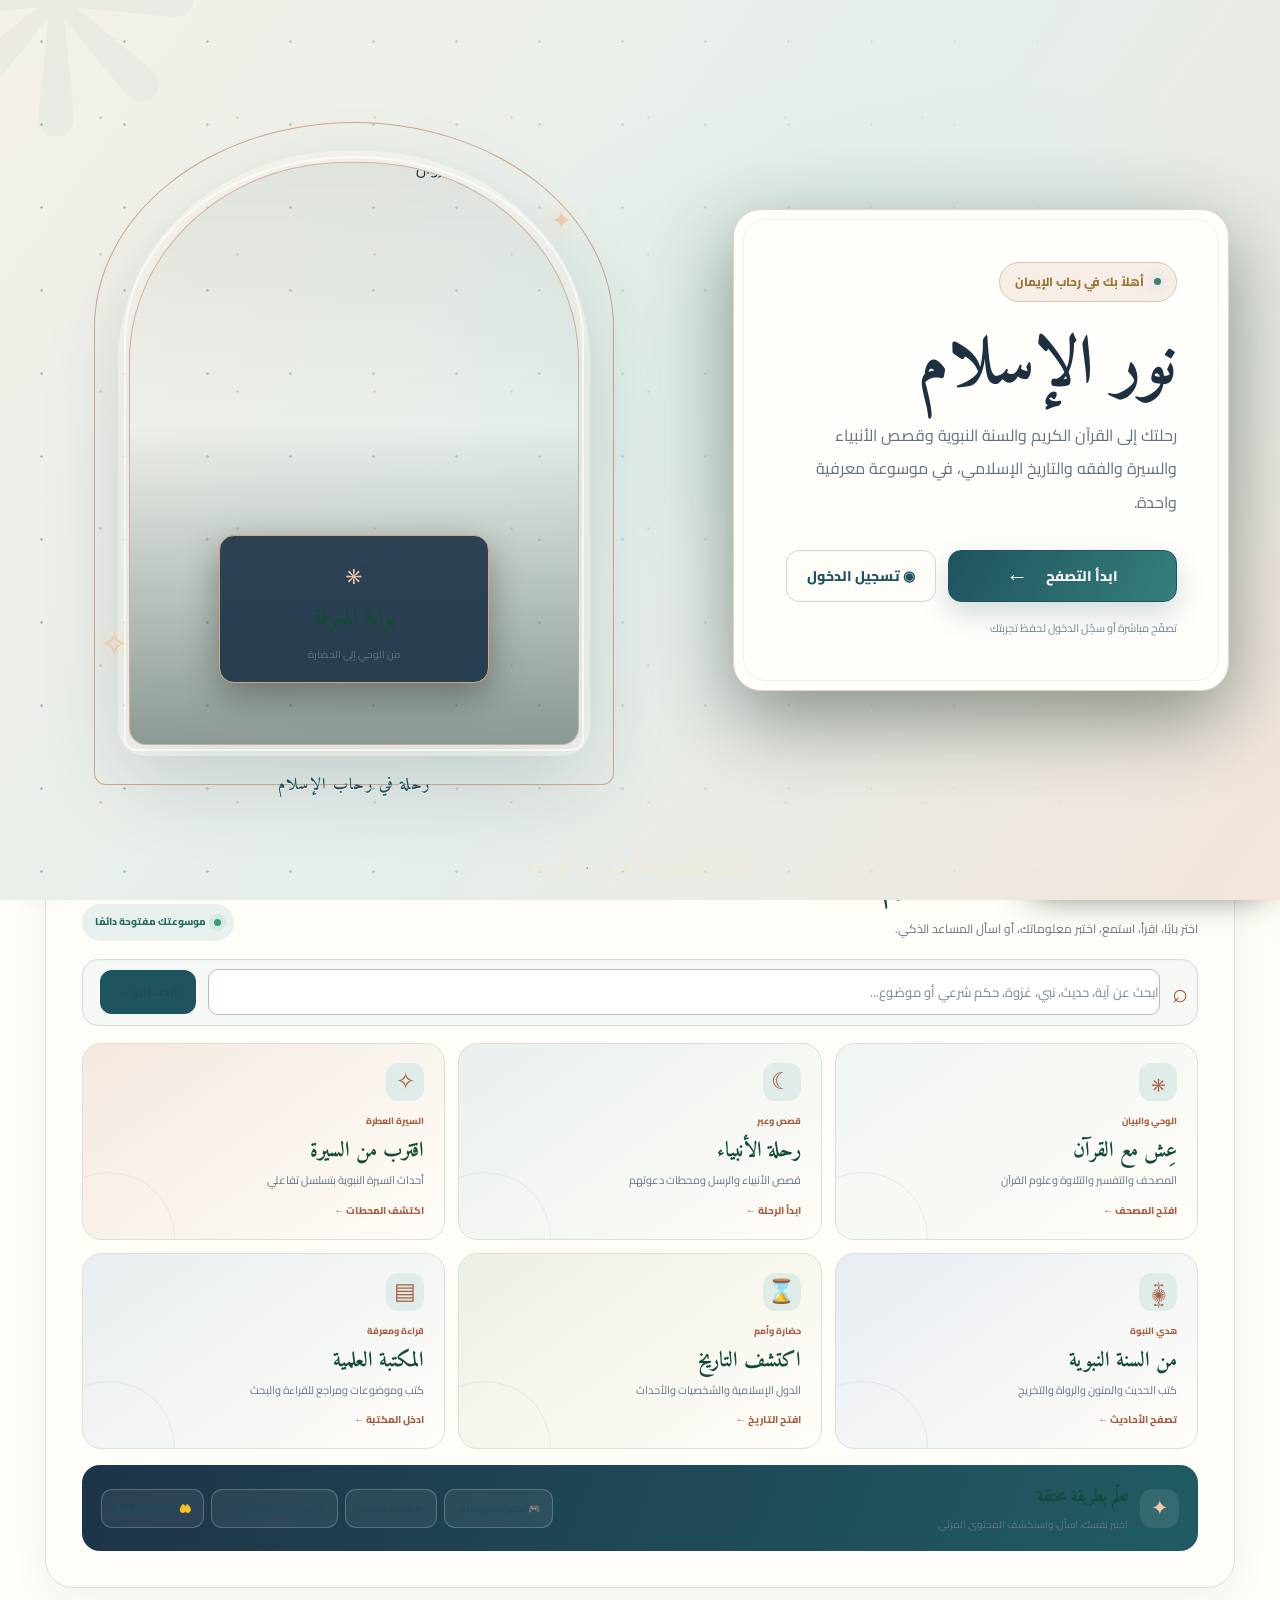
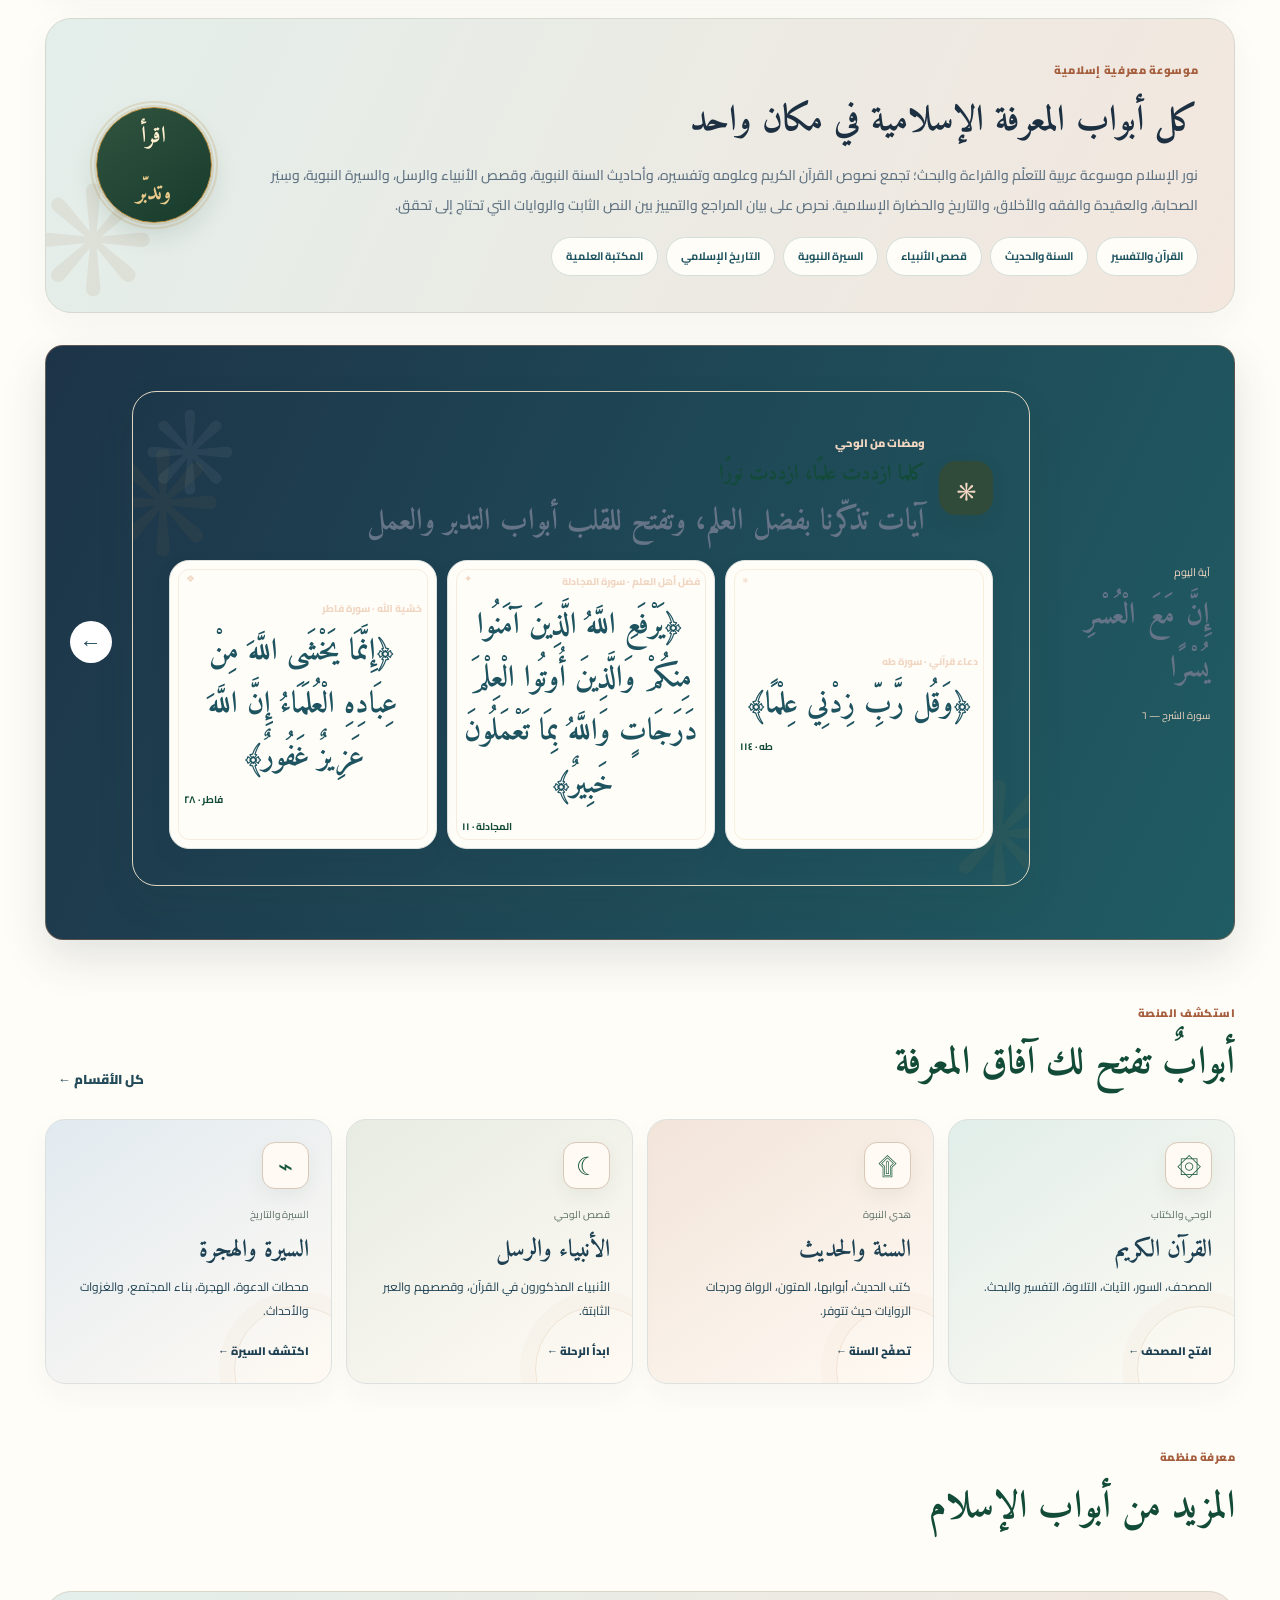
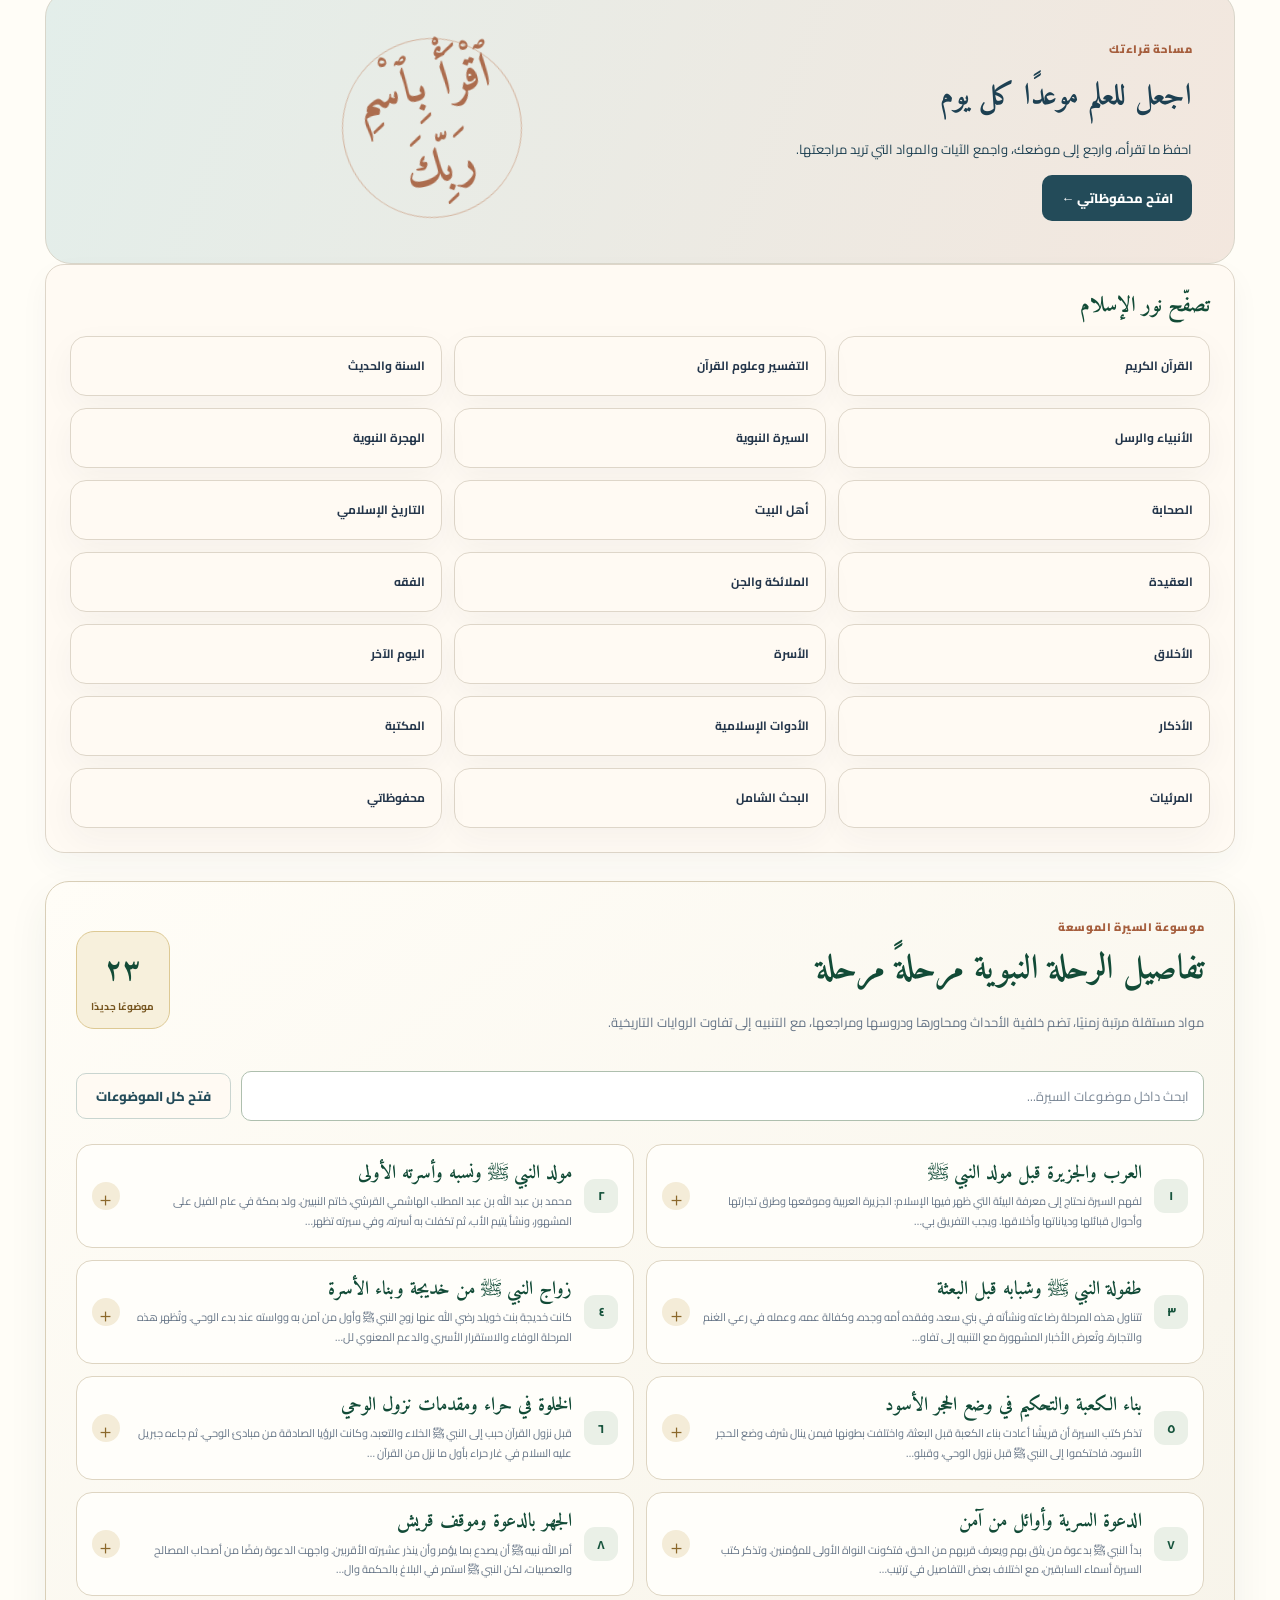
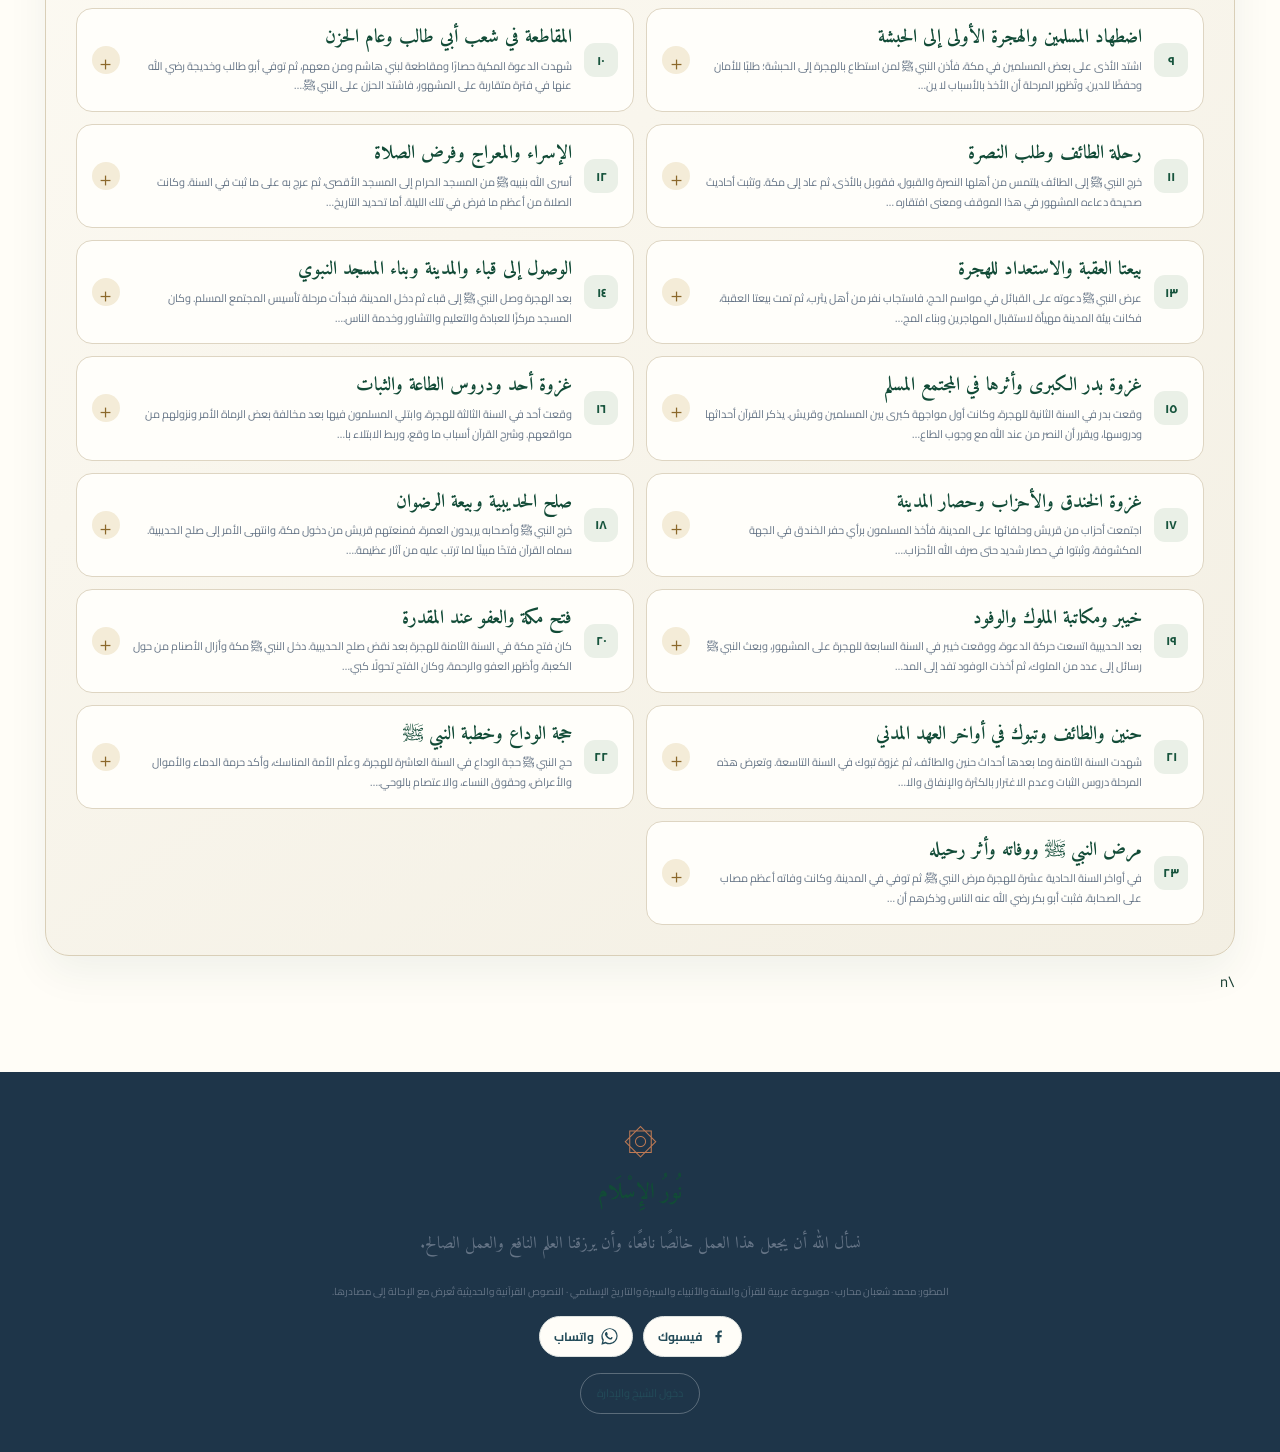
==== commit 72e0b2a4: "Activate immersive homepage redesign v97" ====
--- a/index.html
+++ b/index.html
@@ -33,7 +33,7 @@
 <link rel="stylesheet" href="./style.css?v=83"><link rel="stylesheet" href="./noor-modern.css?v=83"><link rel="stylesheet" href="./noor-polish.css?v=83"><link rel="stylesheet" href="./noor-login-experience.css?v=79"><link rel="stylesheet" href="./noor-help-dock.css?v=80"><link rel="stylesheet" href="./noor-theme-contrast.css?v=82">
 <link rel="stylesheet" href="./noor-one-style.css?v=84"><link rel="stylesheet" href="./noor-editorial-v86.css?v=86">
 <link rel="stylesheet" href="./noor-ornate-v87.css?v=87"><link rel="stylesheet" href="./noor-gateway-v88.css?v=88"><link rel="stylesheet" href="./noor-finish-v89.css?v=89"><link rel="stylesheet" href="./noor-professional-v91.css?v=91"><link rel="stylesheet" href="./noor-colors-v92.css?v=92"><link rel="stylesheet" href="./noor-assistant-visibility-v93.css?v=93">
-<link rel="stylesheet" href="./noor-seerah-journey-v94.css?v=94"><link rel="stylesheet" href="./noor-contrast-fix-v95.css?v=95"><link rel="stylesheet" href="./noor-redesign-v96.css?v=96"></head>
+<link rel="stylesheet" href="./noor-seerah-journey-v94.css?v=94"><link rel="stylesheet" href="./noor-contrast-fix-v95.css?v=95"><link rel="stylesheet" href="./noor-redesign-v96.css?v=96"><link rel="stylesheet" href="./noor-immersive-v97.css?v=97"></head>
 <body>
 <section id="noorWelcome" class="noor-welcome" aria-label="الترحيب بنور الإسلام"><div class="welcome-stars" aria-hidden="true"></div><div class="welcome-layout"><div class="welcome-card" id="welcomeCard"><span class="welcome-kicker"><i></i> أهلاً بك في رحاب الإيمان</span><div class="welcome-emblem" aria-hidden="true">۞</div><h1>نور الإسلام</h1><p>رحلتك إلى القرآن الكريم والسنة النبوية وقصص الأنبياء والسيرة والفقه والتاريخ الإسلامي، في موسوعة معرفية واحدة.</p><div class="welcome-actions"><button class="welcome-start" id="welcomeStart" type="button">ابدأ التصفح <span aria-hidden="true">←</span></button><button class="welcome-login" id="welcomeLogin" type="button">◉ تسجيل الدخول</button></div><small class="welcome-note">تصفّح مباشرة أو سجّل الدخول لحفظ تجربتك</small></div><div class="welcome-moon-stage welcome-portal-stage" role="img" aria-label="بوابة إسلامية مضيئة تفتح على معلم إسلامي تاريخي"><div class="portal-photo-wrap"><img class="welcome-portal-photo" src="https://commons.wikimedia.org/wiki/Special:FilePath/Great_Mosque_of_Kairouan.jpg?width=1800" alt="الجامع الكبير في القيروان" fetchpriority="high"><div class="portal-photo-shade"></div></div><div class="portal-arch portal-arch-outer" aria-hidden="true"></div><div class="portal-arch portal-arch-inner" aria-hidden="true"></div><div class="portal-inscription"><span>۞</span><b>بوابة المعرفة</b><small>من الوحي إلى الحضارة</small></div><span class="portal-star portal-star-one" aria-hidden="true">✦</span><span class="portal-star portal-star-two" aria-hidden="true">✧</span><span class="portal-caption">رحلة في رحاب الإسلام</span></div></div><div class="welcome-bottom">﴿اللَّهُ نُورُ السَّمَاوَاتِ وَالْأَرْضِ﴾ <span>·</span> النور: ٣٥</div></section>
 <div class="ambient ambient-a"></div><div class="ambient ambient-b"></div>
@@ -188,5 +188,5 @@
 <div class="toast" id="toast" role="status"></div>
 <script src="./noor-content.js?v=83"></script><script src="./noor-expansion.js?v=83"></script><script src="./noor-prophets.js?v=83"></script><script src="./noor-seerah-fiqh.js?v=83"></script><script src="./noor-aqeedah-uloom.js?v=83"></script><script src="./noor-prophet-videos.js?v=83"></script><script src="./knowledge-data.js?v=83"></script><script src="./noor-encyclopedia-expansion.js?v=83"></script><script src="./noor-advanced-library.js?v=83"></script><script src="./quran-module.js?v=83"></script><script src="./quran-pages.js?v=83"></script><script src="./hadith-module.js?v=83"></script><script src="./noor-global-expansion.js?v=83"></script><script src="./noor-completion.js?v=83"></script><script src="./app.js?v=81"></script><script src="./noor-welcome.js?v=81"></script><script src="./noor-ui-repair.js?v=83"></script><script src="./noor-local-account.js?v=83"></script><script src="./noor-prophet-open.js?v=89"></script><script src="./noor-video-map.js?v=90"></script>
 <script src="https://cdn.jsdelivr.net/npm/@supabase/supabase-js@2"></script><script src="./supabase-config.js?v=83"></script><script src="./noor-community.js?v=83"></script><script src="./noor-media-portal.js?v=89"></script><script src="./noor-visual-upgrade.js?v=83"></script><script src="./noor-heritage-upgrade.js?v=83"></script><script src="./noor-world-heritage.js?v=83"></script><script src="./noor-seerah-expansion-v93.js?v=93"></script>
-<script src="./noor-seerah-journey-v94.js?v=94"></script><script src="./ai-chat.js?v=83"></script><script src="./noor-games.js?v=83"></script><script src="./noor-expansion-v2.js?v=83"></script><script src="./noor-modern.js?v=83"></script>
+<script src="./noor-seerah-journey-v94.js?v=94"></script><script src="./ai-chat.js?v=83"></script><script src="./noor-games.js?v=83"></script><script src="./noor-expansion-v2.js?v=83"></script><script src="./noor-modern.js?v=83"></script><script src="./noor-home-interactions-v97.js?v=97"></script>
 </body></html>
--- a/noor-immersive-v97.css
+++ b/noor-immersive-v97.css
@@ -0,0 +1,133 @@
+/* NOOR ISLAM v97 — immersive editorial redesign */
+:root{--bg:#f3f0e9;--paper:#fffdf8;--ink:#1d3042;--muted:#657789;--line:#dce1df;--green:#1e5360;--green2:#367f7b;--mint:#e4efec;--gold:#bd7954;--gold2:#f2dfd1}
+body{background:#f3f0e9!important;color:#1d3042!important}
+.topbar{height:76px;background:#fffdf8f2!important;border-bottom:1px solid #dce1df!important;box-shadow:0 8px 28px #1d30420b;backdrop-filter:blur(20px)}
+.brand{color:#1e5360!important}.brand-mark{background:linear-gradient(145deg,#1e5360,#367f7b)!important;color:#f5e4d7!important;border-radius:15px}
+.desktop-nav button{font-size:12px;color:#526779!important}.desktop-nav button:hover,.desktop-nav button.active{background:#e4efec!important;color:#1e5360!important}
+.account-top-btn{border:1px solid #d4dfdc!important;background:#eaf1ee!important;color:#1e5360!important;border-radius:12px}
+#app{max-width:1500px;padding-top:26px}
+#home .hero-grid{position:relative;min-height:510px;padding:clamp(28px,4vw,58px);grid-template-columns:1fr .92fr;gap:clamp(25px,5vw,75px);border:1px solid #d8dfdc;border-radius:34px;background:radial-gradient(ellipse at 82% 20%,#c8ded8 0,transparent 36%),linear-gradient(125deg,#e6eeea 0%,#f7eee5 55%,#e9edf0 100%);box-shadow:0 24px 65px #1d304213;overflow:hidden}
+#home .hero-grid:after{content:"";position:absolute;inset:14px;border:1px solid #ffffffb5;border-radius:25px;pointer-events:none}
+#home .hero-copy{z-index:2}.eyebrow{color:#a85f42!important;font-size:11px;letter-spacing:.06em}
+#home .hero-copy h1{font-size:clamp(43px,5.4vw,76px);line-height:1.28;color:#1d3042!important;letter-spacing:-.03em}
+#home .hero-copy h1 em{color:#1e6970!important}
+#home .hero-copy>p{font-size:15px;line-height:2.25;color:#5e7181!important}
+#home .hero-cta{gap:10px}
+#home .hero-cta .btn{border-radius:14px;min-height:49px;padding:12px 20px}
+.btn-gold{background:linear-gradient(120deg,#c17d59,#a85f42)!important;color:#fff!important}
+.btn-glass,.btn-outline{background:#fffdf8!important;color:#1e5360!important;border:1px solid #cfdbd7!important}
+#home .hero-art{height:420px}
+#home .hero-photo-scene{border-radius:47% 47% 26px 26px;border:8px solid #fffdf8;outline:1px solid #b77b5d88;box-shadow:0 28px 65px #1d304229}
+#home .hero-real-photo{filter:saturate(.86) contrast(1.05)}
+.noor-command-center{margin:28px 0 30px;padding:clamp(22px,3vw,36px);border-radius:28px;background:#fffdf8;border:1px solid #dce1df;box-shadow:0 16px 42px #1d30420b}
+.noor-command-head{display:flex;justify-content:space-between;align-items:flex-end;gap:20px;margin-bottom:18px}
+.noor-command-head h2{font:700 clamp(25px,3vw,36px) Amiri;color:#1d3042;margin:5px 0}
+.noor-command-head p{font-size:12px;color:#68798a;margin:0}
+.noor-live-mark{display:flex;align-items:center;gap:8px;white-space:nowrap;padding:9px 13px;border-radius:30px;background:#e8f1ed;color:#286b65;font-size:10px;font-weight:800}
+.noor-live-mark i{width:7px;height:7px;border-radius:50%;background:#3b9a77;box-shadow:0 0 0 5px #3b9a771a}
+.noor-home-search{display:flex;align-items:center;gap:12px;padding:8px 9px 8px 17px;border:1px solid #d3dfdb;border-radius:16px;background:#f6f8f5;box-shadow:inset 0 1px 3px #1d304208}
+.noor-home-search>span{font-size:27px;color:#a85f42}
+.noor-home-search input{flex:1;min-width:0;border:0;outline:0;background:transparent;color:#1d3042;font:13px Cairo;padding:10px 0}
+.noor-home-search input::placeholder{color:#8996a0}
+.noor-home-search button{border:0;border-radius:12px;padding:12px 18px;background:#1e5360;color:#fff;font:800 11px Cairo;white-space:nowrap;transition:.2s}
+.noor-home-search button:hover{background:#367f7b;transform:translateY(-2px)}
+.noor-path-grid{display:grid;grid-template-columns:repeat(3,minmax(0,1fr));gap:13px;margin-top:17px}
+.noor-path-card{position:relative;min-height:174px;overflow:hidden;text-align:right;display:flex;flex-direction:column;align-items:flex-start;padding:19px 20px;border:1px solid #dce1df;border-radius:19px;background:linear-gradient(145deg,#f0f5f1,#fffdf8);color:#1d3042;cursor:pointer;transition:transform .24s,box-shadow .24s,border-color .24s}
+.noor-path-card:after{content:"";position:absolute;width:130px;height:130px;border:1px solid #1e536015;border-radius:50%;left:-40px;bottom:-65px;transition:transform .3s}
+.noor-path-card:hover{transform:translateY(-5px);border-color:#a9c7bd;box-shadow:0 15px 32px #1d304216}
+.noor-path-card:hover:after{transform:scale(1.3)}
+.noor-path-card .path-symbol{width:38px;height:38px;display:grid;place-items:center;border-radius:12px;background:#e0ece7;color:#a85f42;font:23px Amiri;margin-bottom:12px}
+.noor-path-card .path-tag{font-size:9px;color:#a85f42;font-weight:800}
+.noor-path-card b{font:700 21px Amiri;color:#1e5360;margin:2px 0}
+.noor-path-card small{font:11px/1.8 Cairo;color:#68798a}
+.noor-path-card i{font:800 10px Cairo;color:#a85f42;font-style:normal;margin-top:auto;padding-top:10px}
+.path-prophets{background:linear-gradient(145deg,#e9f0ed,#fffdf8)}
+.path-seerah{background:linear-gradient(145deg,#f4e9e1,#fffdf8)}
+.path-hadith{background:linear-gradient(145deg,#e8edf3,#fffdf8)}
+.path-history{background:linear-gradient(145deg,#edf0e6,#fffdf8)}
+.path-library{background:linear-gradient(145deg,#e8eef0,#fffdf8)}
+.noor-interactive-bar{display:flex;justify-content:space-between;align-items:center;gap:18px;margin-top:16px;padding:17px 19px;border-radius:18px;background:linear-gradient(110deg,#1d3448,#205c63);color:#fff}
+.noor-interactive-bar>div:first-child{display:flex;align-items:center;gap:12px}
+.interactive-icon{width:39px;height:39px;display:grid;place-items:center;border-radius:13px;background:#ffffff18;color:#efc7a9;font-size:21px}
+.noor-interactive-bar b{display:block;font:700 17px Amiri;color:#fff}
+.noor-interactive-bar small{display:block;font:10px Cairo;color:#d1e0df;margin-top:3px}
+.noor-interactive-actions{display:flex;flex-wrap:wrap;gap:7px}
+.noor-interactive-actions button{border:1px solid #ffffff38;border-radius:11px;background:#ffffff10;color:#fff;padding:9px 12px;font:700 10px Cairo;transition:.2s}
+.noor-interactive-actions button:hover{background:#ffffff25;transform:translateY(-2px)}
+#home .noor-knowledge-intro{margin-top:28px;padding:clamp(22px,3vw,36px);border-radius:25px;background:linear-gradient(115deg,#e3eeea,#f3e7de)!important;border:1px solid #d8dfda}
+#home .noor-knowledge-intro h2{font-size:clamp(25px,3vw,36px);color:#1d3042!important}
+#home .noor-knowledge-intro p{color:#5e7181!important}
+#home .noor-knowledge-links a{background:#fffdf8!important;border:1px solid #d4dfda!important;color:#1e5360!important;transition:.2s}
+#home .noor-knowledge-links a:hover{background:#1e5360!important;color:#fff!important;transform:translateY(-2px)}
+#home .welcome-strip{margin-top:28px;grid-template-columns:160px 1fr auto;padding:25px 28px;background:linear-gradient(115deg,#1d3448,#205c63)!important;border:1px solid #bd795466}
+#home .welcome-strip :is(small,span){color:#f1d6c2!important}
+#home .noor-verse-card{background:#fffdf8!important;border:1px solid #dce1df!important;border-radius:18px}
+#home .noor-verse-card p{color:#1e5360!important}
+#home .feature-grid{gap:14px}
+#home .feature{border:1px solid #dce1df!important;border-radius:20px!important;box-shadow:0 12px 30px #1d30420a!important}
+#home .feature:hover{transform:translateY(-5px);box-shadow:0 18px 38px #1d304218!important}
+#home .feature :is(b,p,.feature-link){color:#1d4052!important}
+#home .home-bottom{background:linear-gradient(110deg,#e3eeea,#f3e7de)!important;border:1px solid #d8dfda}
+#home .home-bottom :is(h2,p){color:#1d4052!important}
+.section-heading h2{color:#1e5360!important}
+.page-head h1{color:#1e5360!important}
+.panel,.content-card,.person-card,.quran-main,.quran-side{border-color:#dce1df!important;border-radius:19px!important;box-shadow:0 12px 30px #1d30420a!important}
+footer{background:#152a3b!important}
+#noorWelcome{background:radial-gradient(ellipse at 72% 40%,#d9e9e2 0,transparent 38%),linear-gradient(125deg,#f4f1e9 0%,#e5eeea 52%,#f2e5dc 100%)!important;color:#1d3042!important}
+#noorWelcome:before,#noorWelcome:after{color:#1e53600a!important}
+#noorWelcome .welcome-stars{opacity:.35;background-image:radial-gradient(#1e5360 1px,transparent 1.5px),radial-gradient(#bd7954 1px,transparent 1.5px)}
+#noorWelcome .welcome-layout{width:min(1380px,100%);grid-template-columns:minmax(320px,.9fr) minmax(390px,1.1fr);gap:clamp(30px,6vw,90px)}
+#noorWelcome .welcome-card{padding:clamp(24px,4vw,52px);border:1px solid #cddbd5;border-radius:30px;background:#fffdf8e8;box-shadow:0 30px 90px #1d30421a;backdrop-filter:blur(16px)}
+#noorWelcome .welcome-card:after{border-color:#1e536012}
+#noorWelcome .welcome-kicker{color:#a85f42;background:#f7eee8;border-color:#d9c3b5}
+#noorWelcome .welcome-kicker i{background:#367f7b;box-shadow:0 0 14px #367f7b66}
+#noorWelcome .welcome-card h1{color:#1d3042!important;text-shadow:none;font-size:clamp(54px,7vw,90px)}
+#noorWelcome .welcome-card p{color:#607383!important;font-size:clamp(15px,1.5vw,18px)}
+#noorWelcome .welcome-start{background:linear-gradient(120deg,#1e5360,#367f7b)!important;border:1px solid #1e5360!important;color:#fff!important;box-shadow:0 12px 28px #1e536033}
+#noorWelcome .welcome-login{background:#fffdf8!important;border:1px solid #cbd9d4!important;color:#1e5360!important}
+#noorWelcome .welcome-note{color:#758695!important}
+#noorWelcome .welcome-portal-stage{height:min(76vh,730px)}
+#noorWelcome .portal-photo-wrap{box-shadow:0 0 0 1px #bd795488,0 0 0 12px #fffdf866,0 30px 90px #1d304233}
+#noorWelcome .welcome-portal-photo{filter:saturate(.9) contrast(1.03) brightness(.95)}
+#noorWelcome .portal-photo-shade{background:linear-gradient(180deg,#142d2810 0%,#142d2800 45%,#142d2870 100%)}
+#noorWelcome .portal-arch{border-color:#bd7954a0}
+#noorWelcome .portal-arch-inner{border-color:#fffdf8b5}
+#noorWelcome .portal-inscription{background:#1d3448e8;border-color:#d5a77e}
+#noorWelcome .portal-inscription b{color:#fff4e7}
+#noorWelcome .portal-inscription small{color:#e6d4c3}
+#noorWelcome .portal-inscription span,#noorWelcome .portal-star{color:#efc7a9}
+#noorWelcome .portal-caption{color:#1e5360;font-weight:700;text-shadow:0 1px #fff}
+#noorWelcome .welcome-bottom{color:#526b79}
+#noorWelcome .welcome-bottom span{color:#bd7954}
+@media(max-width:900px){.noor-path-grid{grid-template-columns:repeat(2,minmax(0,1fr))}.noor-interactive-bar{align-items:flex-start;flex-direction:column}.noor-interactive-actions{width:100%}}
+@media(max-width:760px){
+ #home .hero-grid{grid-template-columns:1fr;padding:20px 17px;gap:10px;border-radius:24px}
+ #home .hero-art{height:260px;order:-1;border-radius:22px}
+ #home .hero-copy h1{font-size:clamp(39px,11vw,56px)}
+ .noor-command-head{align-items:flex-start;flex-direction:column;gap:10px}
+ .noor-home-search{flex-wrap:wrap;padding:8px 12px}
+ .noor-home-search input{flex-basis:calc(100% - 50px)}
+ .noor-home-search button{width:100%}
+ .noor-path-grid{grid-template-columns:repeat(2,minmax(0,1fr));gap:9px}
+ .noor-path-card{min-height:166px;padding:15px}
+ .noor-path-card b{font-size:18px}
+ .noor-interactive-actions button{flex:1 1 42%}
+ #home .welcome-strip{grid-template-columns:1fr}
+ #noorWelcome{padding:18px 15px 52px;overflow:auto}
+ #noorWelcome .welcome-layout{grid-template-columns:1fr;gap:0}
+ #noorWelcome .welcome-card{order:2;text-align:center;padding:17px 18px;border-radius:23px}
+ #noorWelcome .welcome-card h1{font-size:clamp(46px,13vw,66px);margin:7px 0}
+ #noorWelcome .welcome-card p{font-size:13px;line-height:1.9}
+ #noorWelcome .welcome-actions{justify-content:center;margin-top:17px}
+ #noorWelcome .welcome-start,#noorWelcome .welcome-login{min-height:48px}
+ #noorWelcome .welcome-portal-stage{order:1;height:39vh;min-height:230px;max-height:330px}
+ #noorWelcome .portal-photo-wrap{inset:3% 18% 6%}
+ #noorWelcome .portal-arch{inset:0 11%}
+ #noorWelcome .portal-arch-inner{inset:5% 16%}
+ #noorWelcome .portal-inscription{bottom:12%;padding:7px 9px}
+ #noorWelcome .portal-inscription b{font-size:17px}
+ #noorWelcome .portal-caption{font-size:11px}
+ #noorWelcome .welcome-bottom{font-size:11px;bottom:12px}
+}
+@media(max-width:430px){.noor-path-grid{grid-template-columns:1fr}.noor-path-card{min-height:145px}.noor-interactive-actions button{flex-basis:100%}}
+@media(prefers-reduced-motion:no-preference){.noor-path-card{animation:noorCardIn .5s both}.noor-path-card:nth-child(2){animation-delay:.04s}.noor-path-card:nth-child(3){animation-delay:.08s}.noor-path-card:nth-child(4){animation-delay:.12s}.noor-path-card:nth-child(5){animation-delay:.16s}.noor-path-card:nth-child(6){animation-delay:.2s}@keyframes noorCardIn{from{opacity:0;transform:translateY(12px)}to{opacity:1;transform:none}}}
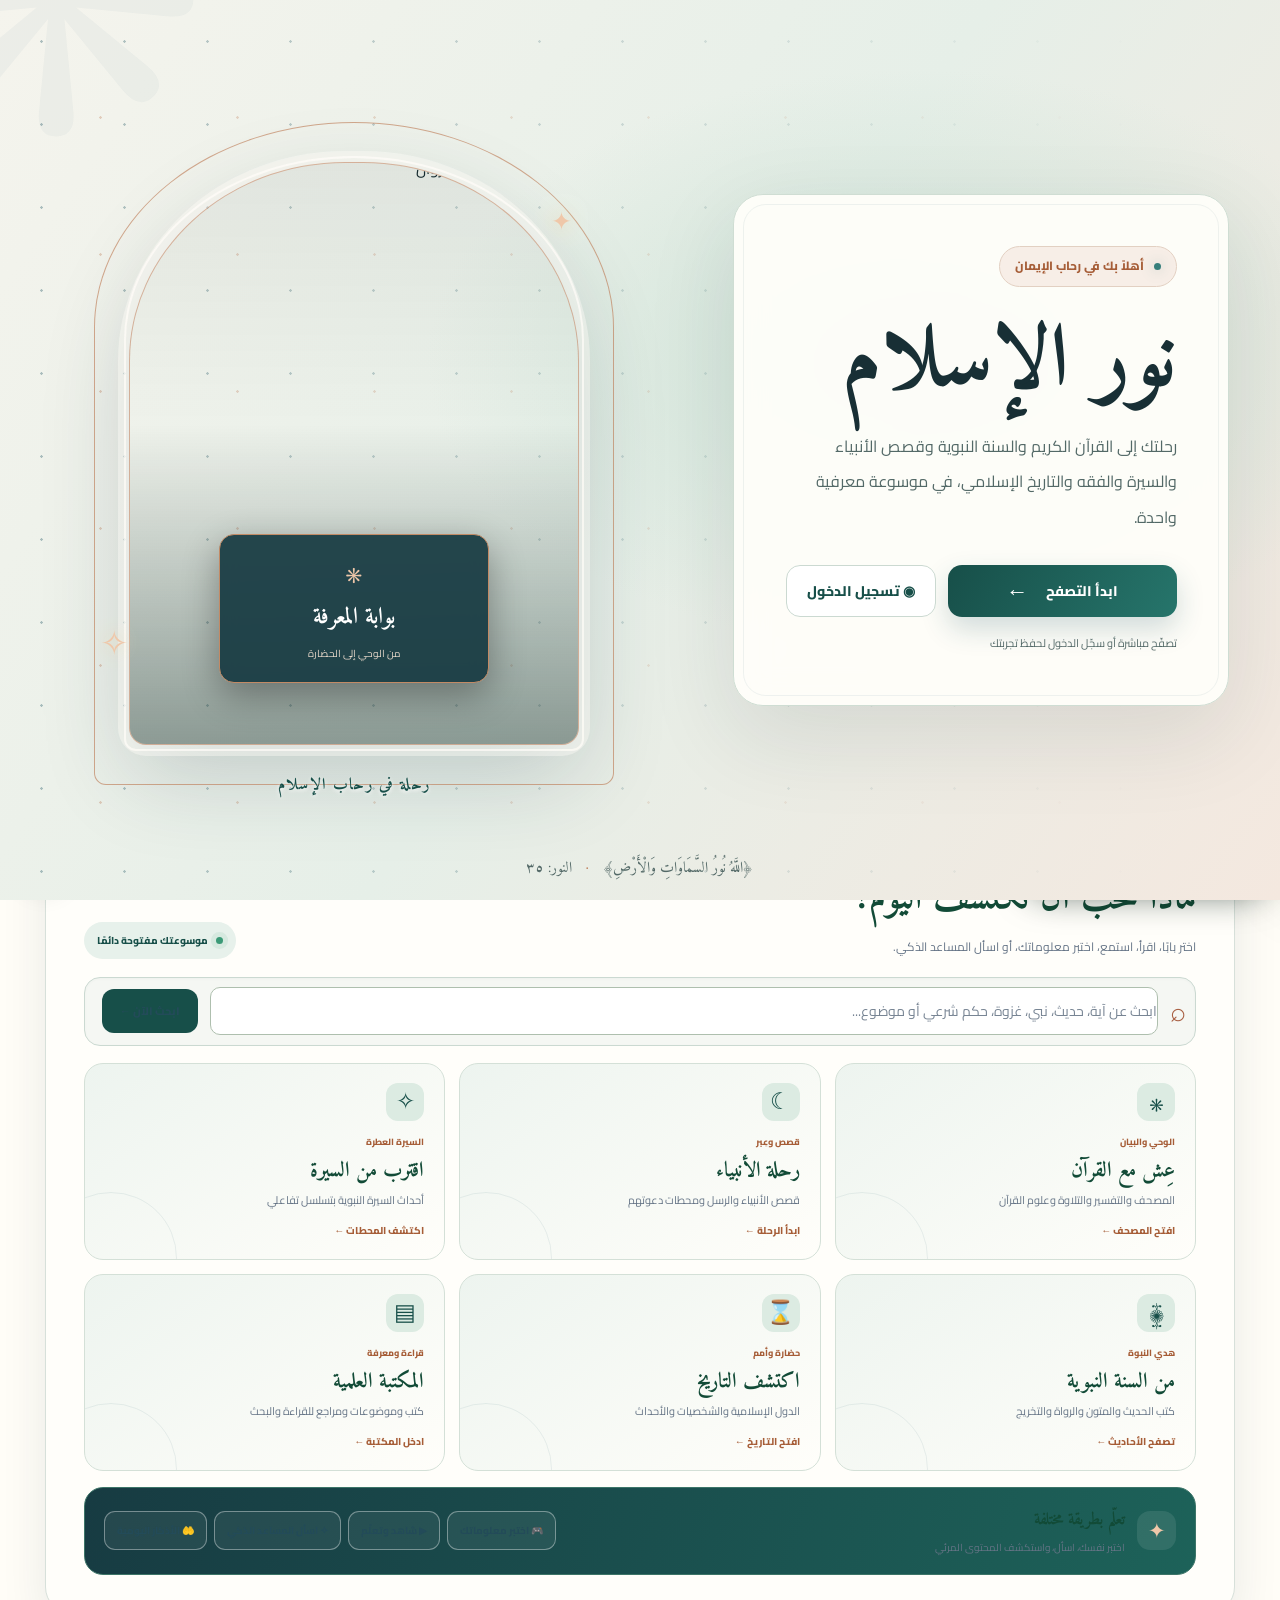
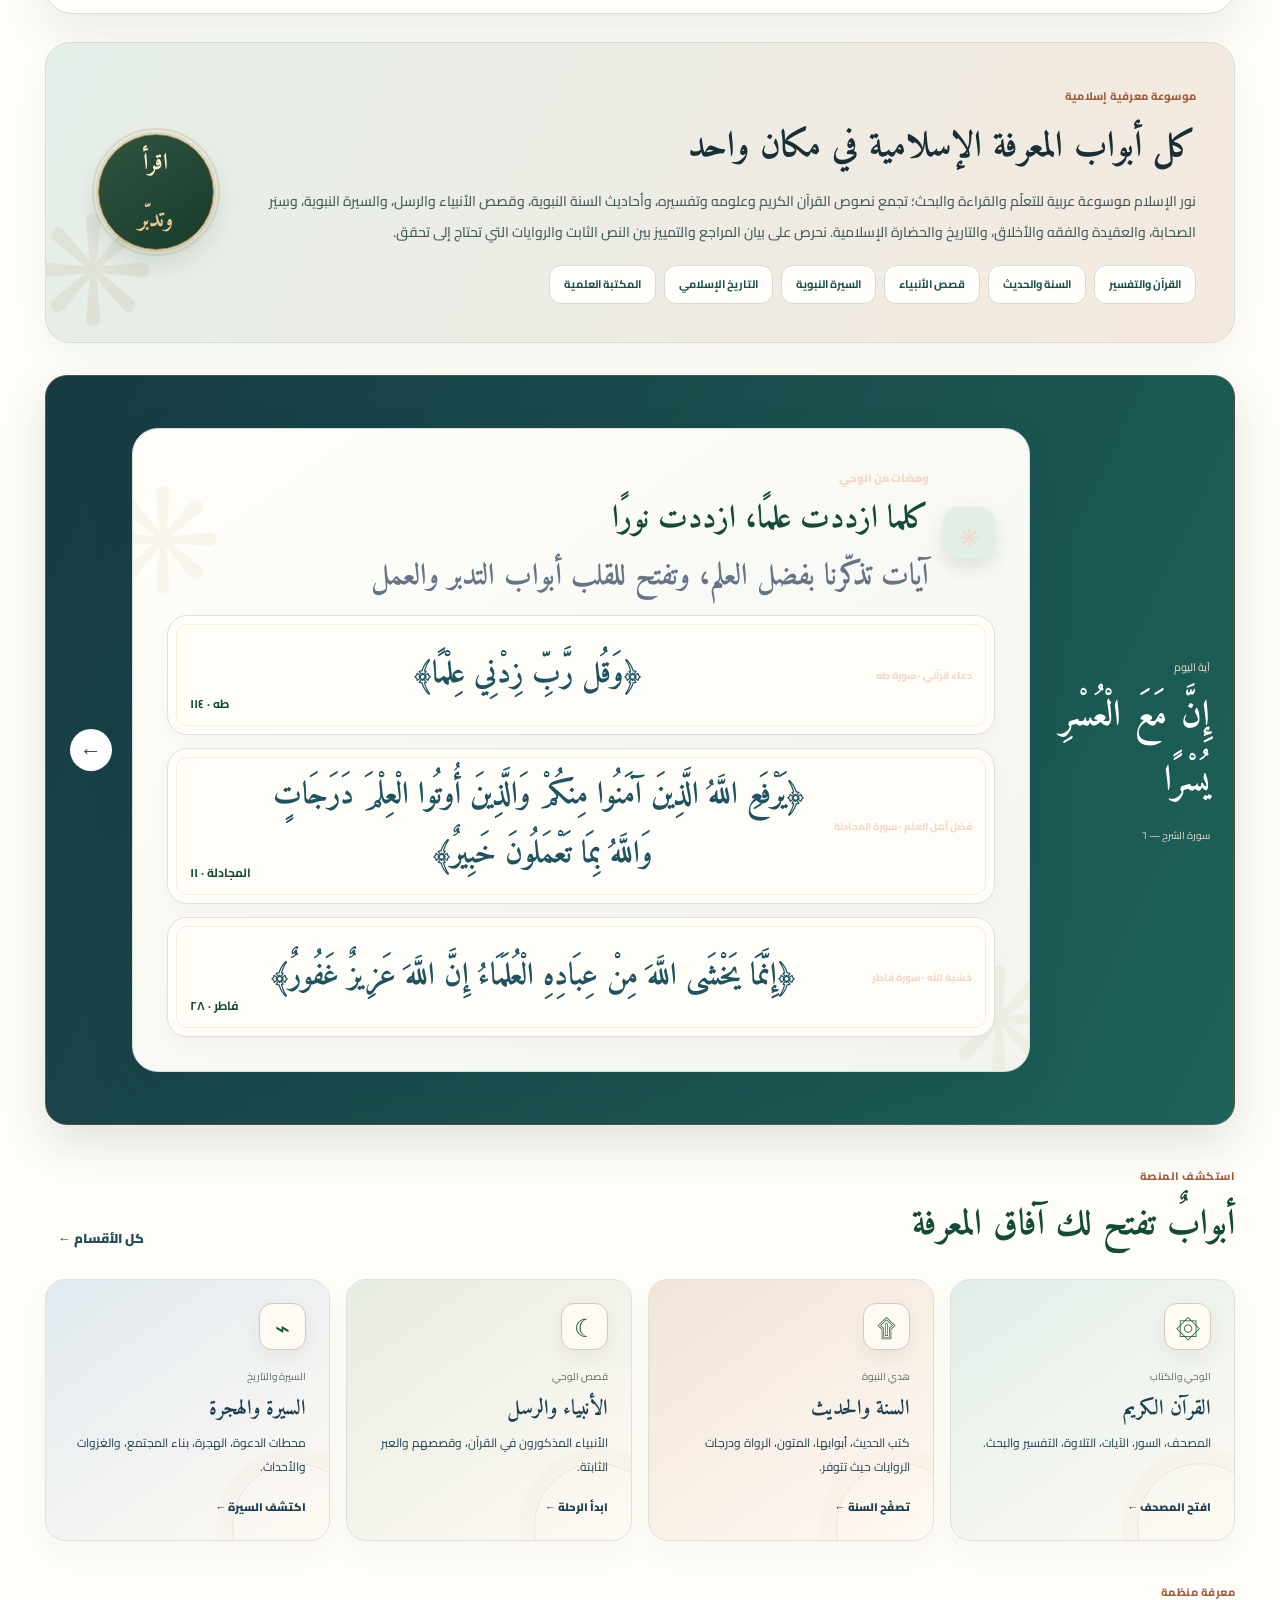
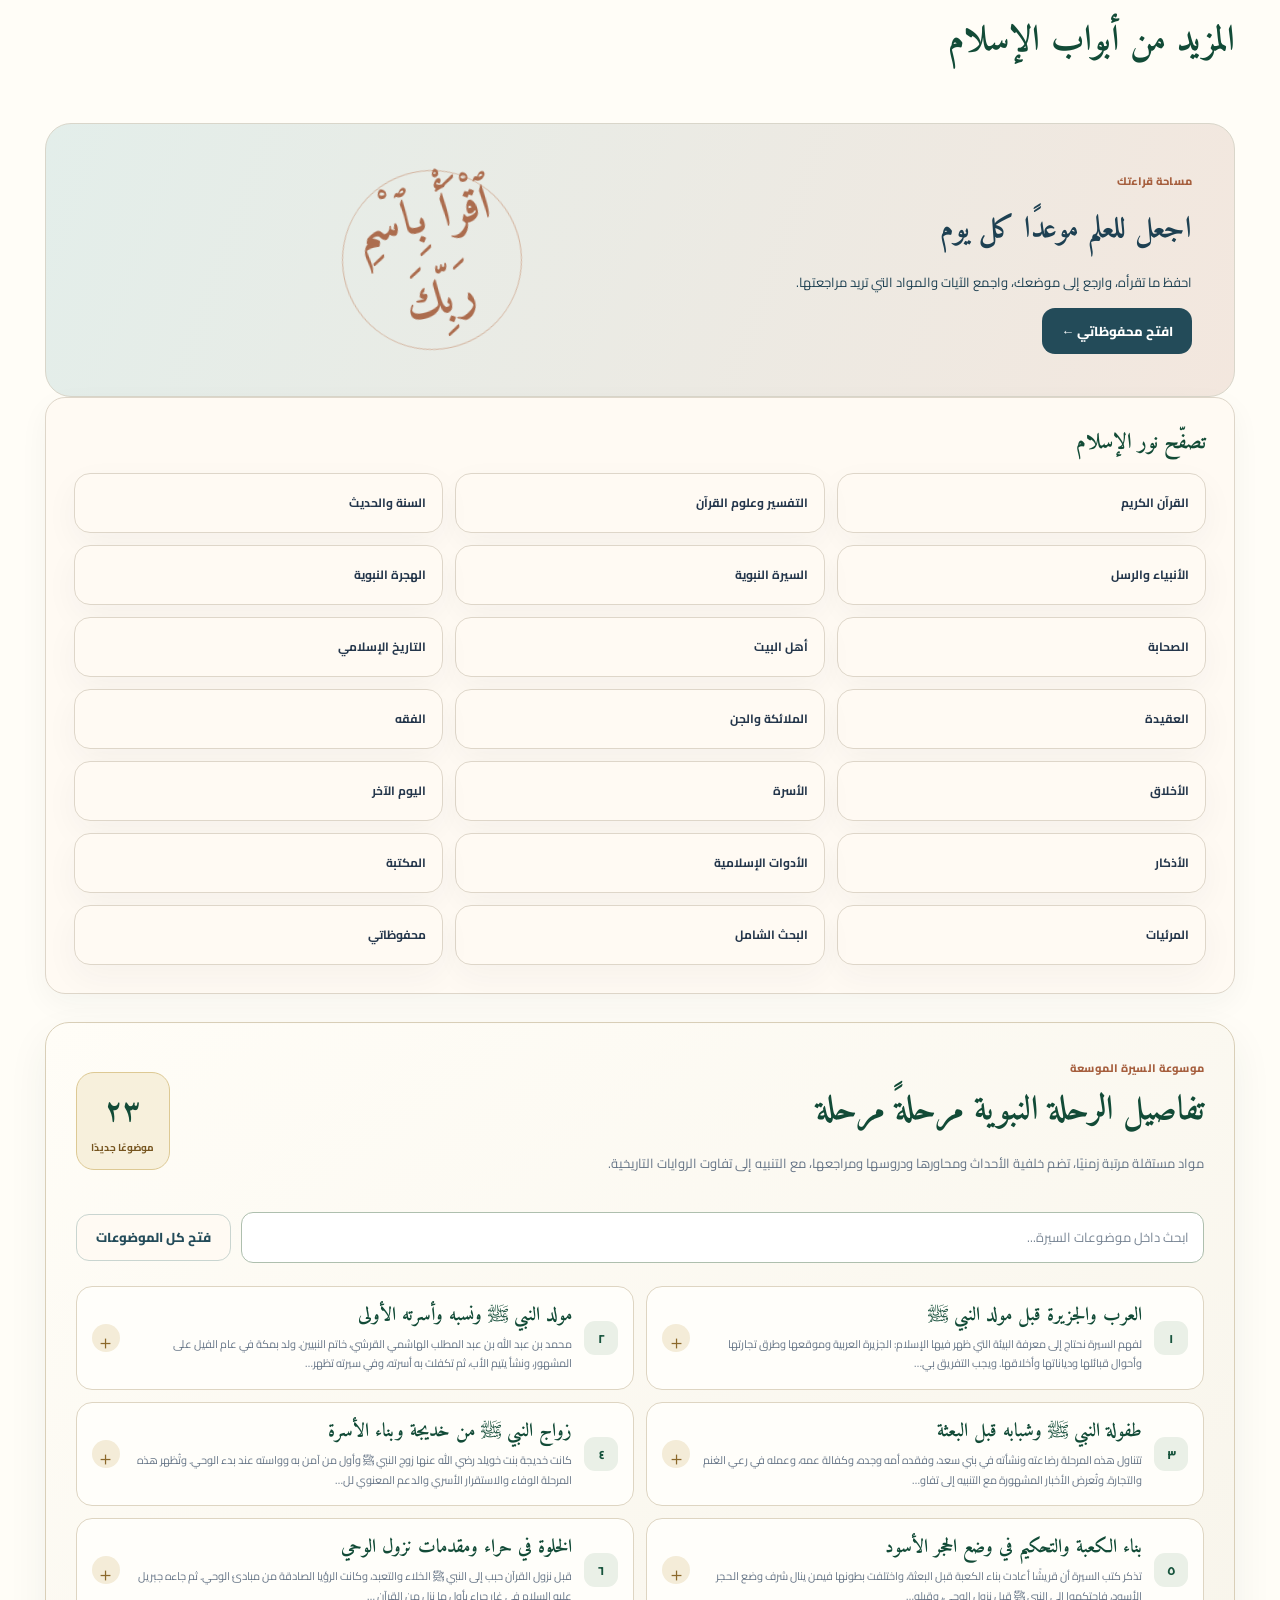
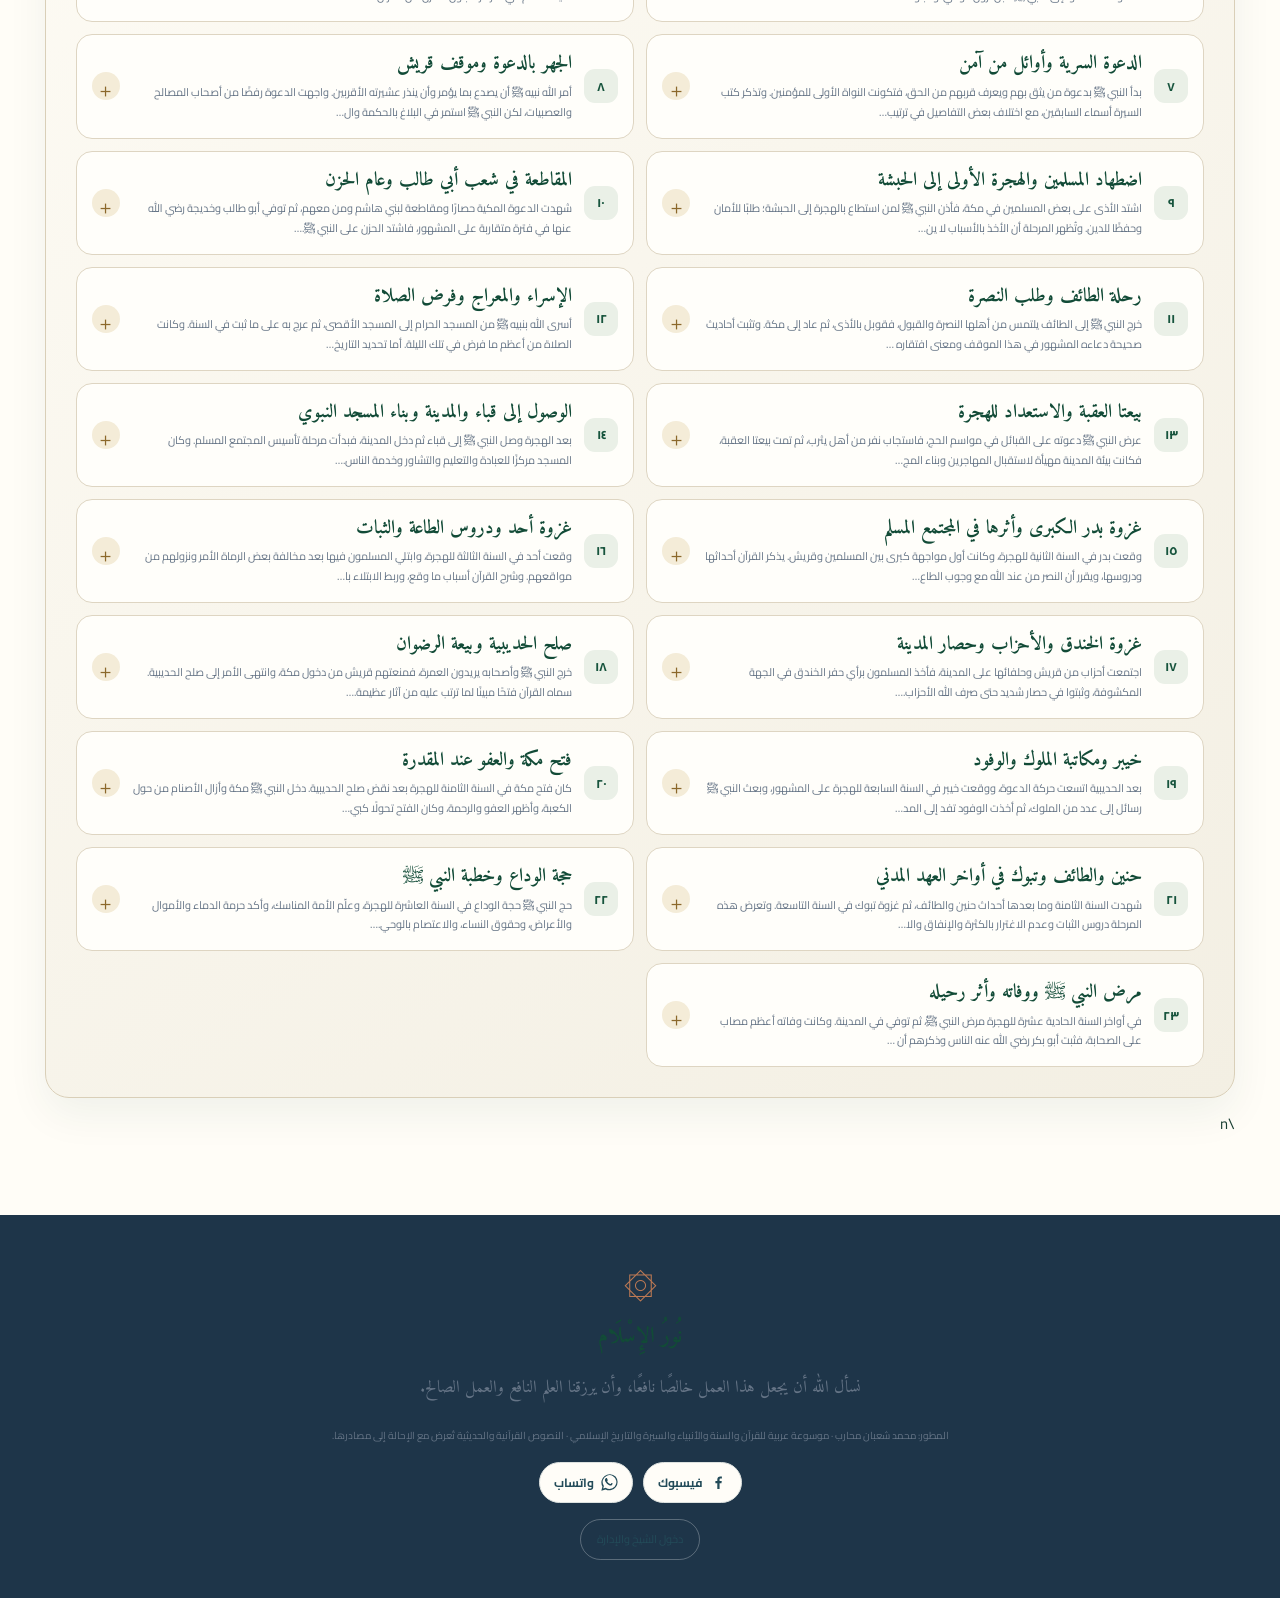
==== commit 35fac897: "Load final Noor Islam design v98" ====
--- a/index.html
+++ b/index.html
@@ -33,7 +33,7 @@
 <link rel="stylesheet" href="./style.css?v=83"><link rel="stylesheet" href="./noor-modern.css?v=83"><link rel="stylesheet" href="./noor-polish.css?v=83"><link rel="stylesheet" href="./noor-login-experience.css?v=79"><link rel="stylesheet" href="./noor-help-dock.css?v=80"><link rel="stylesheet" href="./noor-theme-contrast.css?v=82">
 <link rel="stylesheet" href="./noor-one-style.css?v=84"><link rel="stylesheet" href="./noor-editorial-v86.css?v=86">
 <link rel="stylesheet" href="./noor-ornate-v87.css?v=87"><link rel="stylesheet" href="./noor-gateway-v88.css?v=88"><link rel="stylesheet" href="./noor-finish-v89.css?v=89"><link rel="stylesheet" href="./noor-professional-v91.css?v=91"><link rel="stylesheet" href="./noor-colors-v92.css?v=92"><link rel="stylesheet" href="./noor-assistant-visibility-v93.css?v=93">
-<link rel="stylesheet" href="./noor-seerah-journey-v94.css?v=94"><link rel="stylesheet" href="./noor-contrast-fix-v95.css?v=95"><link rel="stylesheet" href="./noor-redesign-v96.css?v=96"><link rel="stylesheet" href="./noor-immersive-v97.css?v=97"></head>
+<link rel="stylesheet" href="./noor-seerah-journey-v94.css?v=94"><link rel="stylesheet" href="./noor-contrast-fix-v95.css?v=95"><link rel="stylesheet" href="./noor-redesign-v96.css?v=96"><link rel="stylesheet" href="./noor-immersive-v97.css?v=97"><link rel="stylesheet" href="./noor-final-design-v98.css?v=98"></head>
 <body>
 <section id="noorWelcome" class="noor-welcome" aria-label="الترحيب بنور الإسلام"><div class="welcome-stars" aria-hidden="true"></div><div class="welcome-layout"><div class="welcome-card" id="welcomeCard"><span class="welcome-kicker"><i></i> أهلاً بك في رحاب الإيمان</span><div class="welcome-emblem" aria-hidden="true">۞</div><h1>نور الإسلام</h1><p>رحلتك إلى القرآن الكريم والسنة النبوية وقصص الأنبياء والسيرة والفقه والتاريخ الإسلامي، في موسوعة معرفية واحدة.</p><div class="welcome-actions"><button class="welcome-start" id="welcomeStart" type="button">ابدأ التصفح <span aria-hidden="true">←</span></button><button class="welcome-login" id="welcomeLogin" type="button">◉ تسجيل الدخول</button></div><small class="welcome-note">تصفّح مباشرة أو سجّل الدخول لحفظ تجربتك</small></div><div class="welcome-moon-stage welcome-portal-stage" role="img" aria-label="بوابة إسلامية مضيئة تفتح على معلم إسلامي تاريخي"><div class="portal-photo-wrap"><img class="welcome-portal-photo" src="https://commons.wikimedia.org/wiki/Special:FilePath/Great_Mosque_of_Kairouan.jpg?width=1800" alt="الجامع الكبير في القيروان" fetchpriority="high"><div class="portal-photo-shade"></div></div><div class="portal-arch portal-arch-outer" aria-hidden="true"></div><div class="portal-arch portal-arch-inner" aria-hidden="true"></div><div class="portal-inscription"><span>۞</span><b>بوابة المعرفة</b><small>من الوحي إلى الحضارة</small></div><span class="portal-star portal-star-one" aria-hidden="true">✦</span><span class="portal-star portal-star-two" aria-hidden="true">✧</span><span class="portal-caption">رحلة في رحاب الإسلام</span></div></div><div class="welcome-bottom">﴿اللَّهُ نُورُ السَّمَاوَاتِ وَالْأَرْضِ﴾ <span>·</span> النور: ٣٥</div></section>
 <div class="ambient ambient-a"></div><div class="ambient ambient-b"></div>
--- a/noor-immersive-v97.css
+++ b/noor-immersive-v97.css
@@ -131,3 +131,36 @@
 }
 @media(max-width:430px){.noor-path-grid{grid-template-columns:1fr}.noor-path-card{min-height:145px}.noor-interactive-actions button{flex-basis:100%}}
 @media(prefers-reduced-motion:no-preference){.noor-path-card{animation:noorCardIn .5s both}.noor-path-card:nth-child(2){animation-delay:.04s}.noor-path-card:nth-child(3){animation-delay:.08s}.noor-path-card:nth-child(4){animation-delay:.12s}.noor-path-card:nth-child(5){animation-delay:.16s}.noor-path-card:nth-child(6){animation-delay:.2s}@keyframes noorCardIn{from{opacity:0;transform:translateY(12px)}to{opacity:1;transform:none}}}
+
+/* Dark-mode counterpart */
+body.dark{background:#142332!important;color:#f1eee8!important}
+body.dark .topbar{background:#142332f2!important;border-color:#3b5260!important}
+body.dark .brand,body.dark .desktop-nav button,body.dark .account-top-btn{color:#d7e8e2!important}
+body.dark .desktop-nav button:hover,body.dark .desktop-nav button.active{background:#263f4b!important;color:#f1eee8!important}
+body.dark #home .hero-grid{background:radial-gradient(ellipse at 82% 20%,#31535a 0,transparent 38%),linear-gradient(125deg,#1d3545,#263a46 55%,#29343d)!important;border-color:#405661!important}
+body.dark #home .hero-copy h1,body.dark #home .hero-copy h1 em{color:#f1eee8!important}
+body.dark #home .hero-copy h1 em{color:#e1a27d!important}
+body.dark #home .hero-copy>p{color:#c6d0d6!important}
+body.dark .noor-command-center{background:#1c3040!important;border-color:#3b5260!important}
+body.dark .noor-command-head h2,body.dark .noor-path-card b{color:#e6c0a5!important}
+body.dark .noor-command-head p,body.dark .noor-path-card small{color:#c6d0d6!important}
+body.dark .noor-live-mark{background:#263f4b!important;color:#b9ddd0!important}
+body.dark .noor-home-search{background:#142332!important;border-color:#49616c!important}
+body.dark .noor-home-search input{color:#f1eee8!important}
+body.dark .noor-path-card{background:linear-gradient(145deg,#263f4b,#1c3040)!important;border-color:#405661!important;color:#f1eee8!important}
+body.dark .noor-path-card .path-symbol{background:#314c55!important;color:#e1a27d!important}
+body.dark .noor-path-card .path-tag,body.dark .noor-path-card i{color:#e1a27d!important}
+body.dark .noor-interactive-bar{background:linear-gradient(110deg,#102332,#1d4b53)!important}
+body.dark #home .noor-knowledge-intro,body.dark #home .home-bottom{background:linear-gradient(115deg,#203d43,#3a3338)!important;border-color:#49616c!important}
+body.dark #home .noor-knowledge-intro :is(h2,p),body.dark #home .home-bottom :is(h2,p){color:#f1eee8!important}
+body.dark #home .noor-knowledge-links a{background:#263f4b!important;color:#f1eee8!important;border-color:#49616c!important}
+body.dark #home .noor-verse-card{background:#1c3040!important;border-color:#3b5260!important}
+body.dark #home .noor-verse-card p{color:#f1eee8!important}
+body.dark .section-heading h2,body.dark .page-head h1{color:#e1b18e!important}
+body.dark #noorWelcome{background:radial-gradient(ellipse at 72% 40%,#31535a 0,transparent 38%),linear-gradient(125deg,#142332,#1b3440 52%,#29343d)!important}
+body.dark #noorWelcome .welcome-card{background:#1c3040eF!important;border-color:#49616c!important}
+body.dark #noorWelcome .welcome-card h1{color:#f1eee8!important}
+body.dark #noorWelcome .welcome-card p,body.dark #noorWelcome .welcome-note{color:#c6d0d6!important}
+body.dark #noorWelcome .welcome-kicker{background:#263f4b!important;color:#e1a27d!important;border-color:#49616c!important}
+body.dark #noorWelcome .welcome-login{background:#263f4b!important;color:#f1eee8!important;border-color:#49616c!important}
+body.dark #noorWelcome .welcome-bottom,body.dark #noorWelcome .portal-caption{color:#d1dce0!important}
--- a/noor-final-design-v98.css
+++ b/noor-final-design-v98.css
@@ -0,0 +1,207 @@
+/* NOOR ISLAM v98 — final visual system: clarity, hierarchy, readable Arabic */
+:root{
+ --n-bg:#f5f4ef;--n-surface:#fffefa;--n-surface-2:#f0f3ef;--n-ink:#182f35;--n-muted:#53676b;
+ --n-line:#d7e0da;--n-green:#174f49;--n-green-2:#26756b;--n-gold:#a65d37;--n-gold-soft:#f5e9df;
+ --n-shadow:0 18px 48px rgba(24,47,53,.09);--n-radius:24px;
+}
+html{scroll-behavior:smooth}
+body{background:var(--n-bg)!important;color:var(--n-ink)!important;font-family:Cairo, sans-serif!important;font-size:15px;line-height:1.9}
+body :is(p,li,label,small,span,button,a,input,textarea){text-shadow:none}
+body :is(p,li){color:var(--n-muted)}
+a{color:var(--n-green)}
+button,input,textarea{font-family:Cairo,sans-serif}
+button{transition:background .2s ease,color .2s ease,border-color .2s ease,transform .2s ease,box-shadow .2s ease}
+:focus-visible{outline:3px solid #d18b60!important;outline-offset:3px!important}
+.topbar{height:auto;min-height:76px;padding:10px clamp(14px,3vw,42px)!important;background:#fffefaed!important;border-bottom:1px solid var(--n-line)!important;box-shadow:0 8px 28px #182f3510!important;backdrop-filter:blur(18px)}
+.brand{color:var(--n-green)!important;gap:12px}
+.brand b{font-size:17px;letter-spacing:.02em}
+.brand small{color:var(--n-muted)!important}
+.brand-mark{background:linear-gradient(145deg,var(--n-green),var(--n-green-2))!important;color:#fff!important;border-radius:15px!important;box-shadow:0 8px 18px #174f4928}
+.desktop-nav{gap:4px!important;flex-wrap:wrap}
+.desktop-nav button{color:#344e50!important;border-radius:11px!important;padding:9px 11px!important;font-weight:700}
+.desktop-nav button:hover,.desktop-nav button.active{background:#e8f0eb!important;color:var(--n-green)!important}
+.top-actions .icon-btn,.account-top-btn,.menu-btn{border-radius:12px!important}
+.account-top-btn{background:#e9f1ec!important;color:var(--n-green)!important;border:1px solid #cbdcd1!important}
+#app{width:min(1480px,100%);padding:26px clamp(14px,3vw,42px) 70px!important}
+.page{scroll-margin-top:100px}
+#home .hero-grid{min-height:490px;padding:clamp(25px,4.5vw,64px)!important;gap:clamp(24px,4vw,60px)!important;border-radius:32px!important;border:1px solid #d3ded7!important;background:radial-gradient(ellipse at 78% 18%,#c6ded1 0,transparent 36%),linear-gradient(125deg,#e6efe8 0%,#f7eee4 55%,#e9efed 100%)!important;box-shadow:var(--n-shadow)!important}
+#home .hero-grid:after{content:"";position:absolute;inset:13px;border:1px solid #ffffffb8;border-radius:23px;pointer-events:none}
+#home .hero-copy{z-index:1}
+.eyebrow{color:var(--n-gold)!important;font-weight:800;letter-spacing:.025em}
+#home .hero-copy h1{font-size:clamp(40px,5vw,72px)!important;line-height:1.32!important;color:var(--n-ink)!important}
+#home .hero-copy h1 em{color:var(--n-green-2)!important}
+#home .hero-copy>p{max-width:650px;color:#435c5e!important;font-size:15px!important;line-height:2.2!important}
+#home .hero-trust{color:#385c56!important;gap:12px!important}
+#home .hero-art{min-height:350px;border-radius:46% 46% 26px 26px!important;border:8px solid #fffefa!important;box-shadow:0 0 0 1px #b77c5c88,0 25px 60px #182f3528!important;overflow:hidden}
+#home .hero-real-photo{width:100%;height:100%;object-fit:cover;filter:saturate(.86) contrast(1.04)}
+.btn{border-radius:13px!important;font-weight:800!important;min-height:46px}
+.btn-gold{background:linear-gradient(120deg,#a85e39,#c17b50)!important;color:#fff!important;border:1px solid #a85e39!important;box-shadow:0 8px 20px #a85e3926}
+.btn-gold:hover{filter:brightness(1.06);transform:translateY(-2px)}
+.btn-glass,.btn-outline{background:#fffefa!important;color:var(--n-green)!important;border:1px solid #cbd9d1!important}
+.noor-command-center{margin:28px 0!important;padding:clamp(20px,3vw,38px)!important;border:1px solid var(--n-line)!important;border-radius:27px!important;background:var(--n-surface)!important;box-shadow:var(--n-shadow)!important}
+.noor-command-head h2{color:var(--n-ink)!important;font-size:clamp(25px,3vw,37px)!important}
+.noor-command-head p{color:var(--n-muted)!important}
+.noor-live-mark{background:#e7f1eb!important;color:var(--n-green)!important}
+.noor-home-search{background:#f5f7f3!important;border:1px solid #cbd9d1!important;border-radius:16px!important}
+.noor-home-search input{color:var(--n-ink)!important;font-size:14px!important}
+.noor-home-search input::placeholder{color:#667a79!important;opacity:1}
+.noor-home-search button{background:var(--n-green)!important;color:#fff!important;border-radius:12px!important}
+.noor-path-grid{gap:14px!important}
+.noor-path-card{background:linear-gradient(145deg,#edf4ef,#fffefa)!important;border:1px solid #d4e0d7!important;border-radius:19px!important;min-height:170px!important;color:var(--n-ink)!important}
+.noor-path-card b{color:var(--n-green)!important;font-size:21px!important}
+.noor-path-card small{color:#526a68!important}
+.noor-path-card .path-tag,.noor-path-card i{color:var(--n-gold)!important}
+.noor-path-card .path-symbol{background:#dcebe2!important;color:var(--n-green)!important}
+.noor-path-card:hover{border-color:#83ad98!important;box-shadow:0 16px 32px #174f491b!important;transform:translateY(-4px)}
+.noor-interactive-bar{background:linear-gradient(110deg,#173b42,#1d6259)!important;border:1px solid #3d7568!important;border-radius:19px!important}
+.noor-interactive-bar b{color:#fff!important}
+.noor-interactive-bar small{color:#e0ece6!important}
+.noor-interactive-actions button{color:#fff!important;border-color:#ffffff60!important}
+.noor-interactive-actions button:hover{background:#ffffff25!important}
+#home .noor-knowledge-intro{background:linear-gradient(115deg,#e5efe9,#f5e9df)!important;border:1px solid #d5ded6!important;border-radius:25px!important;padding:clamp(22px,3vw,38px)!important}
+#home .noor-knowledge-intro h2{color:var(--n-ink)!important}
+#home .noor-knowledge-intro p{color:#435c5e!important;line-height:2.2}
+#home .noor-knowledge-links a{background:#fffefa!important;color:var(--n-green)!important;border:1px solid #d1ddd4!important;border-radius:12px!important}
+#home .noor-knowledge-links a:hover{background:var(--n-green)!important;color:#fff!important}
+#home .welcome-strip{border-radius:22px!important;background:linear-gradient(115deg,#173b42,#1d6259)!important;border:1px solid #a65d3766!important;padding:24px!important}
+#home .welcome-strip :is(small,span){color:#f3d9c7!important}
+#dailyAyah{font-family:Amiri,serif!important;font-size:clamp(25px,3vw,36px)!important;line-height:1.8!important;color:#fff!important}
+#home .noor-inspiration{margin:28px 0!important;padding:clamp(20px,3vw,34px)!important;border-radius:26px!important;background:linear-gradient(145deg,#fffefa,#f2f5ef)!important;border:1px solid var(--n-line)!important;box-shadow:var(--n-shadow)!important}
+.noor-inspiration-heading{display:flex;align-items:center;gap:18px;margin-bottom:20px}
+.noor-inspiration-heading>span{width:52px;height:52px;display:grid;place-items:center;border-radius:16px;background:#e3eee6;color:var(--n-green);font-size:27px;flex:0 0 auto}
+.noor-inspiration-heading h2{color:var(--n-ink)!important;font-size:clamp(23px,3vw,32px)!important;margin:0}
+.noor-inspiration-heading p{color:var(--n-muted)!important;margin:3px 0 0}
+.noor-verse-grid{display:grid!important;grid-template-columns:1fr!important;gap:13px!important}
+.noor-verse-card{position:relative;display:grid!important;grid-template-columns:minmax(130px,.26fr) minmax(0,1fr) auto!important;align-items:center!important;gap:16px!important;padding:18px 22px!important;margin:0!important;border:1px solid #d8e2d9!important;border-radius:17px!important;background:#fff!important;box-shadow:0 6px 18px #182f3508!important;min-width:0}
+.noor-verse-card small{grid-column:1;grid-row:1;color:var(--n-gold)!important;font-weight:800!important}
+.noor-verse-card p{grid-column:2;grid-row:1;margin:0!important;text-align:center!important;color:var(--n-green)!important;font:700 clamp(22px,2.6vw,31px)/1.9 Amiri,serif!important;overflow-wrap:anywhere}
+.noor-verse-card b{grid-column:3;grid-row:1;white-space:nowrap;color:#596d68!important;font-size:12px}
+.noor-verse-ornament{display:none}
+.noor-verse-featured{background:linear-gradient(110deg,#f2f7f1,#fffefa)!important;border-color:#cbdccf!important}
+.section-heading{margin:36px 0 18px!important}
+.section-heading h2,.page-head h1{color:var(--n-green)!important}
+.section-heading h2{font-size:clamp(25px,3vw,36px)!important}
+.feature-grid{gap:16px!important}
+.feature,.panel,.content-card,.person-card,.quran-main,.quran-side,.game-workspace,.ai-chat-shell{background:var(--n-surface)!important;border:1px solid var(--n-line)!important;border-radius:20px!important;box-shadow:0 10px 30px #182f350b!important}
+.feature{padding:23px!important;min-height:210px}
+.feature b{color:var(--n-green)!important;font-size:21px!important}
+.feature p{color:var(--n-muted)!important;line-height:2}
+.feature:hover{transform:translateY(-4px);box-shadow:var(--n-shadow)!important;border-color:#a8c6b2!important}
+.page-head{padding:10px 0 22px!important}
+.page-head h1{font-size:clamp(30px,4vw,46px)!important}
+.page-head p{color:var(--n-muted)!important;line-height:2.1}
+.panel,.content-card{padding:clamp(17px,2.5vw,28px)!important}
+.panel h2,.content-card h2,.content-card h3{color:var(--n-green)!important}
+.panel p,.content-card p{color:var(--n-muted)!important;line-height:2.05}
+.field,input.field,textarea.field,select.field{background:#fff!important;color:#20383a!important;border:1px solid #c9d8ce!important;border-radius:12px!important;min-height:46px}
+.field::placeholder{color:#71817d!important;opacity:1}
+.field:focus{border-color:#418575!important;box-shadow:0 0 0 3px #41857520!important}
+.muted,.source-note,.ref,.notice{color:#536967!important}
+.notice{background:#f3eee4!important;border:1px solid #e2d5c3!important;border-radius:15px!important;padding:15px!important}
+.drawer{background:#fffefa!important;color:var(--n-ink)!important;border-left:1px solid var(--n-line)!important}
+.drawer-group button{color:#304b49!important;border-radius:10px!important}
+.drawer-group button:hover{background:#e9f1eb!important;color:var(--n-green)!important}
+.drawer-group small{color:var(--n-gold)!important}
+#noorWelcome{background:radial-gradient(ellipse at 72% 40%,#cfe3d7 0,transparent 38%),linear-gradient(125deg,#f5f4ed 0%,#e6efe8 52%,#f4e8df 100%)!important;color:var(--n-ink)!important}
+#noorWelcome .welcome-card{background:#fffefaed!important;border:1px solid #cfddd3!important;border-radius:30px!important;box-shadow:0 30px 90px #182f351c!important}
+#noorWelcome .welcome-card h1{color:var(--n-ink)!important;font-size:clamp(52px,7vw,88px)!important}
+#noorWelcome .welcome-card p{color:#536967!important;line-height:2.2!important}
+#noorWelcome .welcome-kicker{color:var(--n-gold)!important;background:#f7eee7!important;border-color:#e2d0c2!important}
+#noorWelcome .welcome-start{background:linear-gradient(120deg,#174f49,#26756b)!important;color:#fff!important;border:0!important;border-radius:14px!important}
+#noorWelcome .welcome-login{background:#fff!important;color:var(--n-green)!important;border:1px solid #cbd9d1!important;border-radius:14px!important}
+#noorWelcome .welcome-note,#noorWelcome .welcome-bottom{color:#536967!important}
+#noorWelcome .portal-inscription{background:#173b42ed!important;border-color:#c28a65!important}
+#noorWelcome .portal-inscription b{color:#fff!important}
+#noorWelcome .portal-inscription small{color:#e7d8c9!important}
+#noorWelcome .portal-caption{color:#174f49!important;text-shadow:0 1px 4px #fff!important}
+footer{background:#142f35!important;color:#f7f4ec!important}
+footer p,footer small{color:#d7e3dc!important}
+footer b{color:#fff!important}
+.noor-help-dock :is(button,.noor-ask-panel){box-shadow:0 12px 32px #182f3526}
+.noor-ask-panel{background:#fffefa!important;color:var(--n-ink)!important;border:1px solid var(--n-line)!important}
+.noor-ask-head{background:#174f49!important;color:#fff!important}
+.noor-ask-form label{color:#314d49!important}
+/* Keep every Arabic line readable on all screens */
+body :is(.quran-text,.quran-calligraphy,.ayah-text,.hadith-text,.arabic-text){font-family:Amiri,serif!important;line-height:2.15!important}
+body :is(.quran-text,.ayah-text,.hadith-text,.arabic-text){color:var(--n-ink)!important}
+body.dark{background:#14272d!important;color:#f5f2e9!important}
+body.dark .topbar{background:#14272df2!important;border-color:#385057!important}
+body.dark .brand,body.dark .desktop-nav button{color:#e5eee7!important}
+body.dark .desktop-nav button:hover,body.dark .desktop-nav button.active{background:#27433f!important;color:#fff!important}
+body.dark #home .hero-grid{background:radial-gradient(ellipse at 78% 18%,#315a50 0,transparent 38%),linear-gradient(125deg,#1c3537,#293b3a 55%,#33383a)!important;border-color:#49615a!important}
+body.dark #home .hero-copy h1,body.dark #home .hero-copy h1 em{color:#f6f1e8!important}
+body.dark #home .hero-copy>p,body.dark #home .hero-trust{color:#d1ded6!important}
+body.dark .noor-command-center,body.dark #home .noor-inspiration{background:#1c3438!important;border-color:#405b57!important}
+body.dark .noor-command-head h2,body.dark .noor-inspiration-heading h2{color:#f4e9d9!important}
+body.dark .noor-command-head p,body.dark .noor-inspiration-heading p{color:#c5d4cd!important}
+body.dark .noor-home-search{background:#14272d!important;border-color:#4c6860!important}
+body.dark .noor-home-search input{color:#fff!important}
+body.dark .noor-path-card{background:linear-gradient(145deg,#29453f,#1c3438)!important;border-color:#49645b!important}
+body.dark .noor-path-card b{color:#e7c5a8!important}
+body.dark .noor-path-card small{color:#d2dfd8!important}
+body.dark .noor-path-card .path-tag,body.dark .noor-path-card i{color:#efb58d!important}
+body.dark .noor-path-card .path-symbol{background:#36574d!important;color:#f0c6a6!important}
+body.dark .noor-verse-card{background:#20383b!important;border-color:#4a625b!important}
+body.dark .noor-verse-card p{color:#e5eee6!important}
+body.dark .noor-verse-card b{color:#c6d5cc!important}
+body.dark .noor-verse-card small{color:#efb58d!important}
+body.dark #home .noor-knowledge-intro,body.dark #home .home-bottom{background:linear-gradient(115deg,#203d3a,#3a3434)!important;border-color:#4a625b!important}
+body.dark #home .noor-knowledge-intro :is(h2,p),body.dark #home .home-bottom :is(h2,p){color:#f2eee5!important}
+body.dark #home .noor-knowledge-links a{background:#29443f!important;color:#f5f2e9!important;border-color:#4a625b!important}
+body.dark .feature,body.dark .panel,body.dark .content-card,body.dark .person-card,body.dark .quran-main,body.dark .quran-side,body.dark .game-workspace,body.dark .ai-chat-shell{background:#1c3438!important;border-color:#405b57!important}
+body.dark .feature b,body.dark .panel h2,body.dark .content-card :is(h2,h3),body.dark .section-heading h2,body.dark .page-head h1{color:#e6c3a6!important}
+body.dark .feature p,body.dark .panel p,body.dark .content-card p,body.dark .page-head p{color:#c9d6d0!important}
+body.dark .field,body.dark input.field,body.dark textarea.field{background:#14272d!important;color:#f5f2e9!important;border-color:#4a625b!important}
+body.dark .field::placeholder{color:#a9bbb2!important}
+body.dark #noorWelcome{background:radial-gradient(ellipse at 72% 40%,#315a50 0,transparent 38%),linear-gradient(125deg,#14272d,#1b3537 52%,#34383a)!important}
+body.dark #noorWelcome .welcome-card{background:#1c3438ed!important;border-color:#49645b!important}
+body.dark #noorWelcome .welcome-card h1{color:#f5f2e9!important}
+body.dark #noorWelcome .welcome-card p,body.dark #noorWelcome .welcome-note,body.dark #noorWelcome .welcome-bottom{color:#d1ded6!important}
+body.dark #noorWelcome .welcome-login{background:#29443f!important;color:#fff!important;border-color:#49645b!important}
+body.dark .drawer{background:#1c3438!important;color:#f5f2e9!important}
+body.dark .drawer-group button{color:#e3ebe5!important}
+body.dark .drawer-group button:hover{background:#29443f!important}
+body.dark .noor-ask-panel{background:#1c3438!important;color:#f5f2e9!important}
+body.dark .noor-ask-form label{color:#e5eee7!important}
+body.dark .notice{background:#343a35!important;border-color:#625746!important;color:#f0e9dd!important}
+@media(max-width:900px){
+ .desktop-nav{display:none!important}
+ #app{padding-top:16px!important}
+ #home .hero-grid{grid-template-columns:1fr!important}
+ #home .hero-art{order:-1;height:310px;min-height:0}
+ .noor-path-grid{grid-template-columns:repeat(2,minmax(0,1fr))!important}
+ .noor-verse-card{grid-template-columns:1fr auto!important;gap:5px 12px!important}
+ .noor-verse-card small{grid-column:1;grid-row:1}
+ .noor-verse-card p{grid-column:1/-1;grid-row:2;text-align:center!important}
+ .noor-verse-card b{grid-column:2;grid-row:1}
+}
+@media(max-width:600px){
+ #app{padding:13px 12px 48px!important}
+ #home .hero-grid{padding:20px 16px!important;border-radius:22px!important}
+ #home .hero-art{height:235px}
+ #home .hero-copy h1{font-size:clamp(38px,11vw,55px)!important}
+ .noor-command-center{padding:18px 14px!important;border-radius:21px!important}
+ .noor-command-head{align-items:flex-start!important;flex-direction:column!important}
+ .noor-home-search{flex-wrap:wrap!important;padding:8px 12px!important}
+ .noor-home-search input{flex-basis:calc(100% - 45px)!important}
+ .noor-home-search button{width:100%!important}
+ .noor-path-grid{grid-template-columns:1fr 1fr!important;gap:9px!important}
+ .noor-path-card{min-height:155px!important;padding:13px!important}
+ .noor-path-card b{font-size:18px!important}
+ .noor-path-card small{font-size:10px!important}
+ .noor-interactive-bar{align-items:flex-start!important;flex-direction:column!important;padding:16px!important}
+ .noor-interactive-actions{width:100%;display:grid!important;grid-template-columns:1fr 1fr}
+ .noor-interactive-actions button{font-size:10px!important;padding:9px 6px!important}
+ .noor-verse-card{padding:15px!important}
+ .noor-verse-card p{font-size:23px!important;line-height:2!important}
+ #noorWelcome{padding:15px!important;overflow:auto!important}
+ #noorWelcome .welcome-layout{grid-template-columns:1fr!important;gap:0!important}
+ #noorWelcome .welcome-portal-stage{height:34vh;min-height:205px;max-height:280px;order:1}
+ #noorWelcome .welcome-card{order:2;padding:18px!important;border-radius:22px!important;text-align:center}
+ #noorWelcome .welcome-card h1{font-size:clamp(45px,13vw,64px)!important}
+ #noorWelcome .welcome-card p{font-size:13px!important}
+ #noorWelcome .welcome-actions{justify-content:center;flex-wrap:wrap}
+ #noorWelcome .welcome-bottom{position:static!important;text-align:center;margin-top:12px}
+}
+@media(max-width:380px){.noor-path-grid{grid-template-columns:1fr!important}.noor-interactive-actions{grid-template-columns:1fr!important}}
+@media(prefers-reduced-motion:reduce){*,*:before,*:after{scroll-behavior:auto!important;animation-duration:.01ms!important;transition-duration:.01ms!important}}
